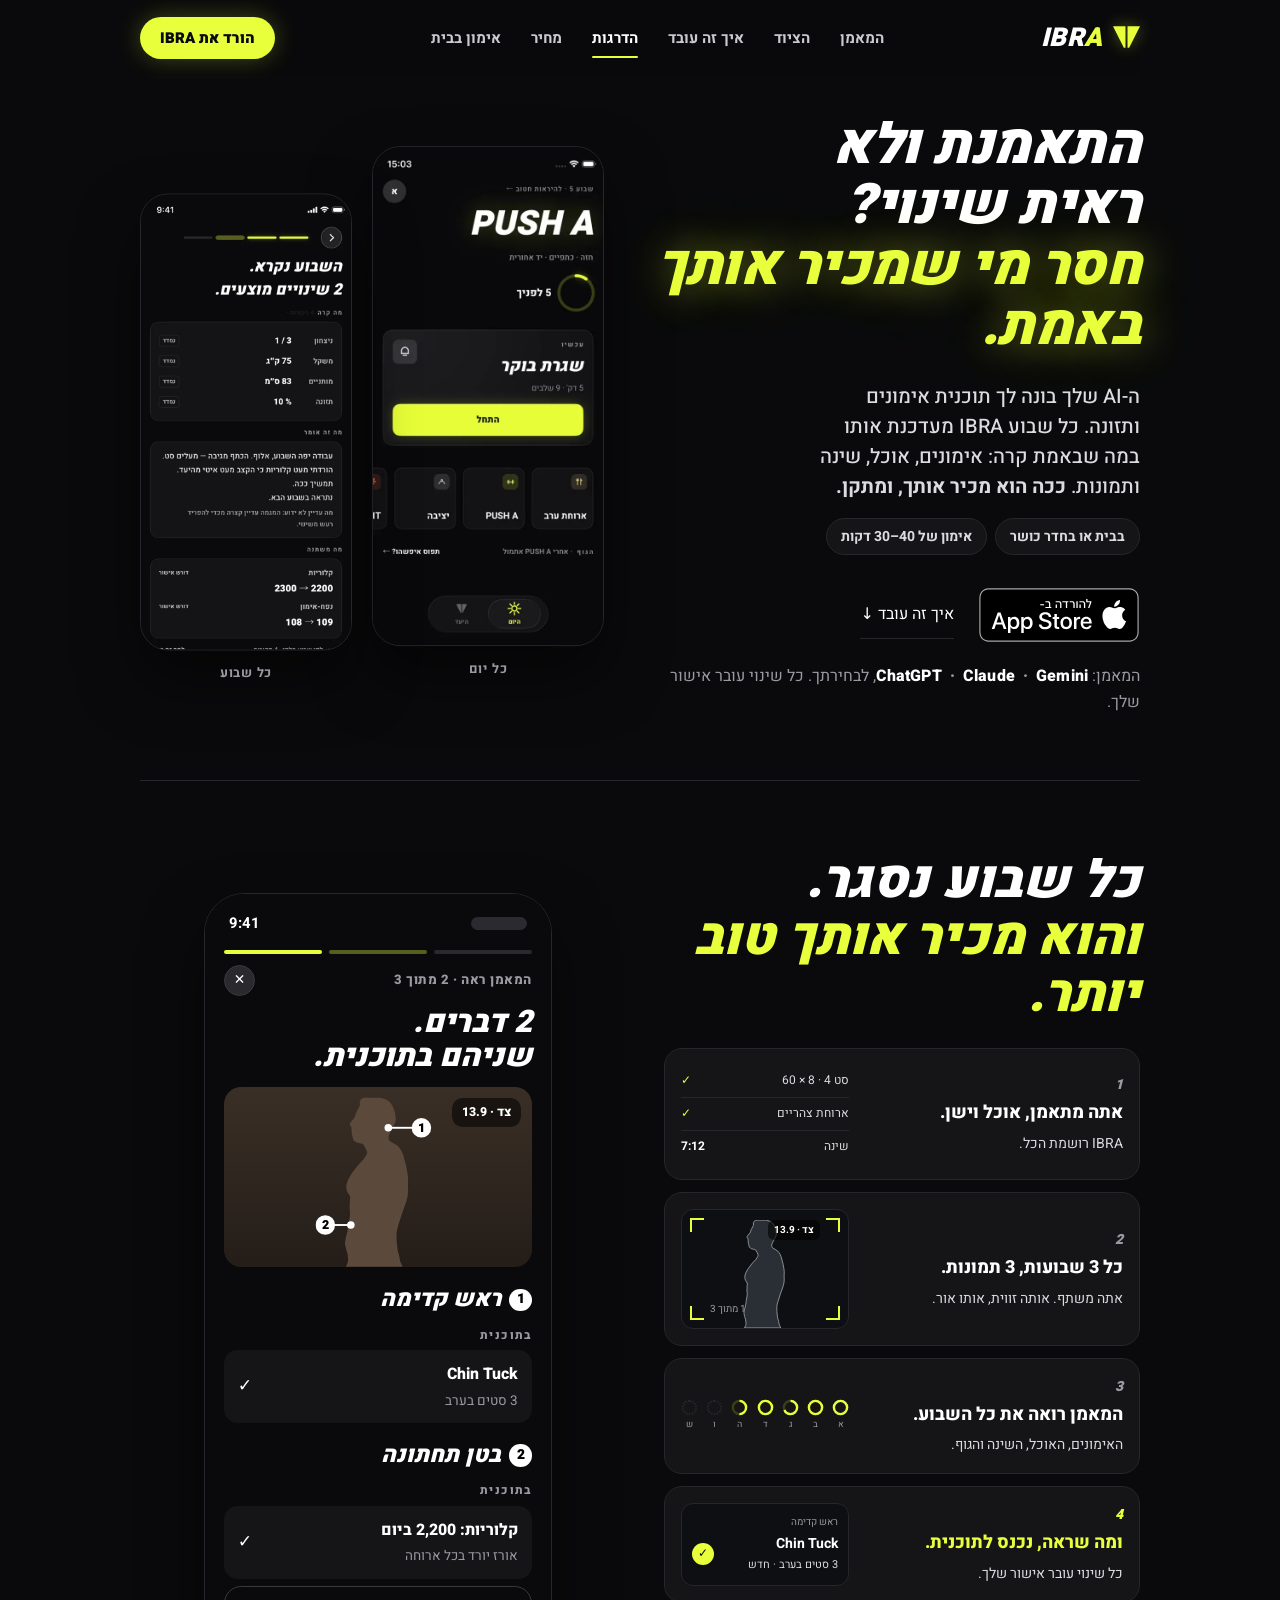
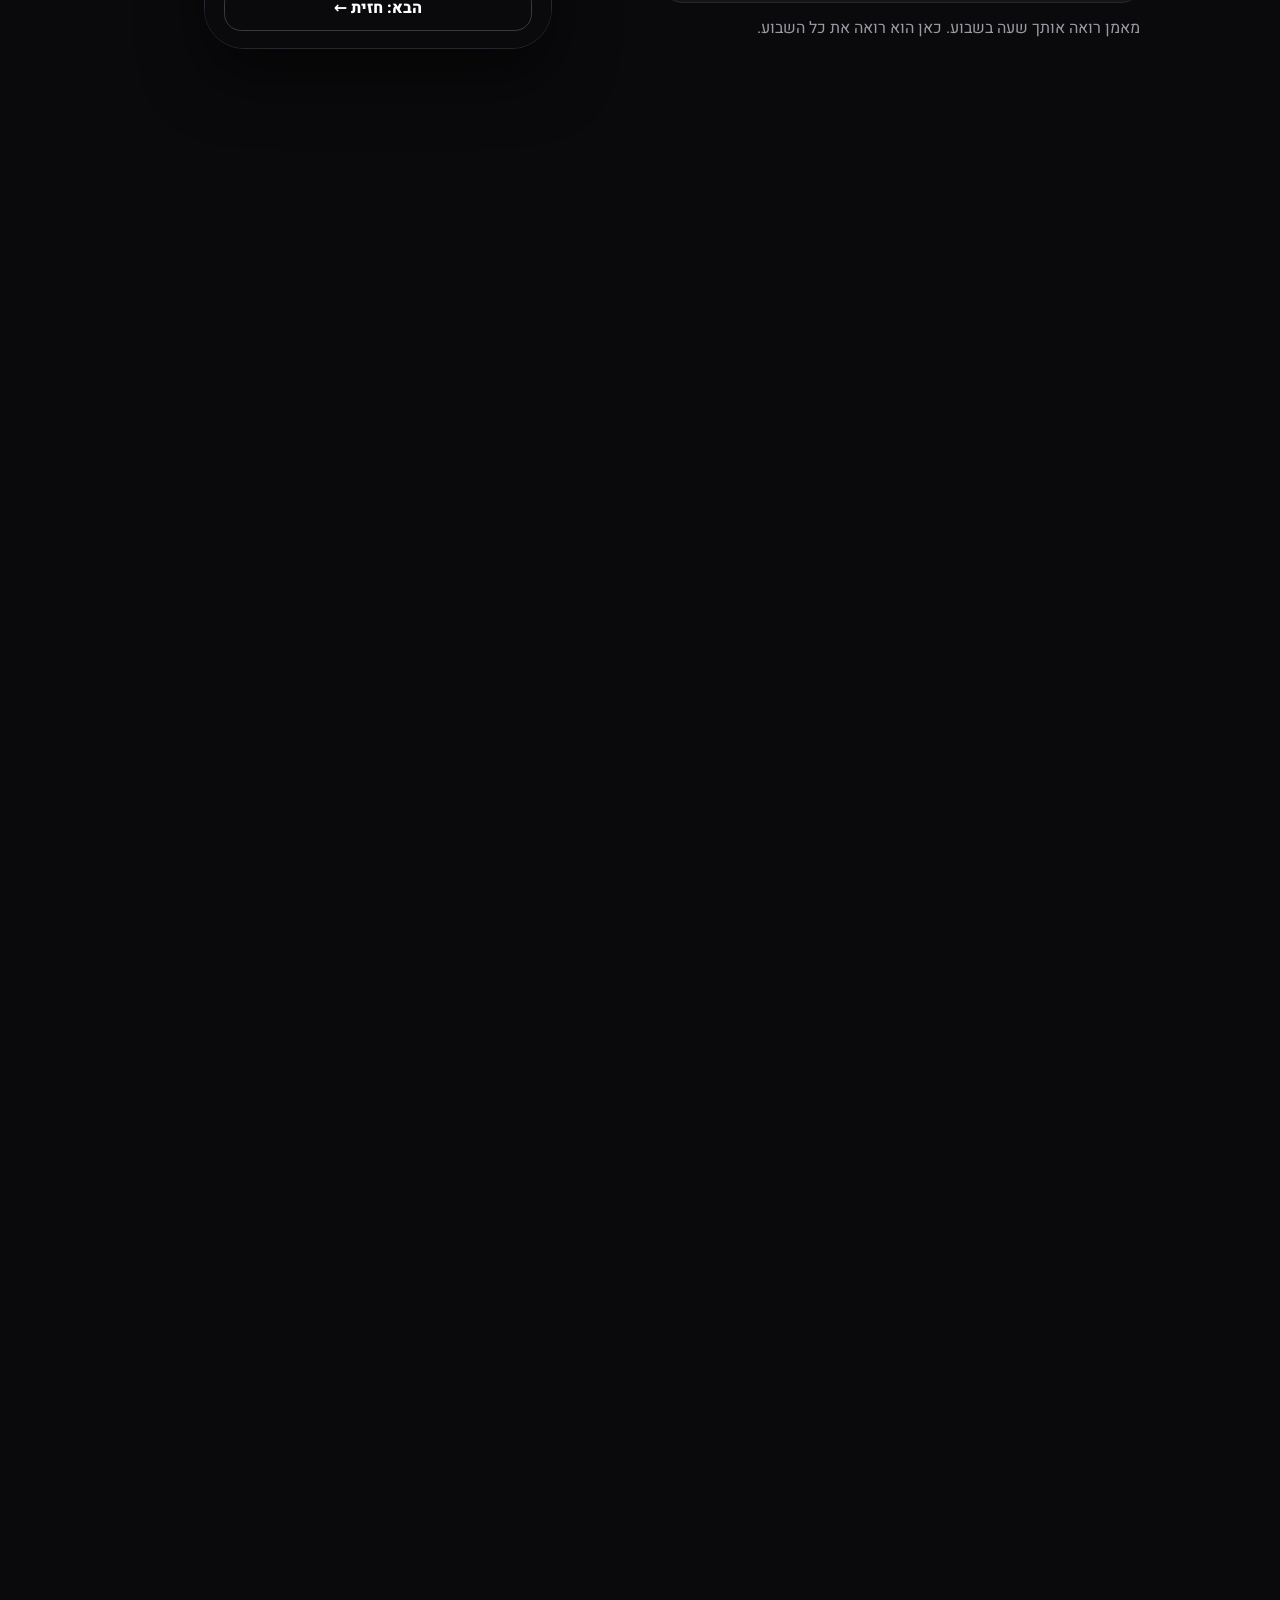
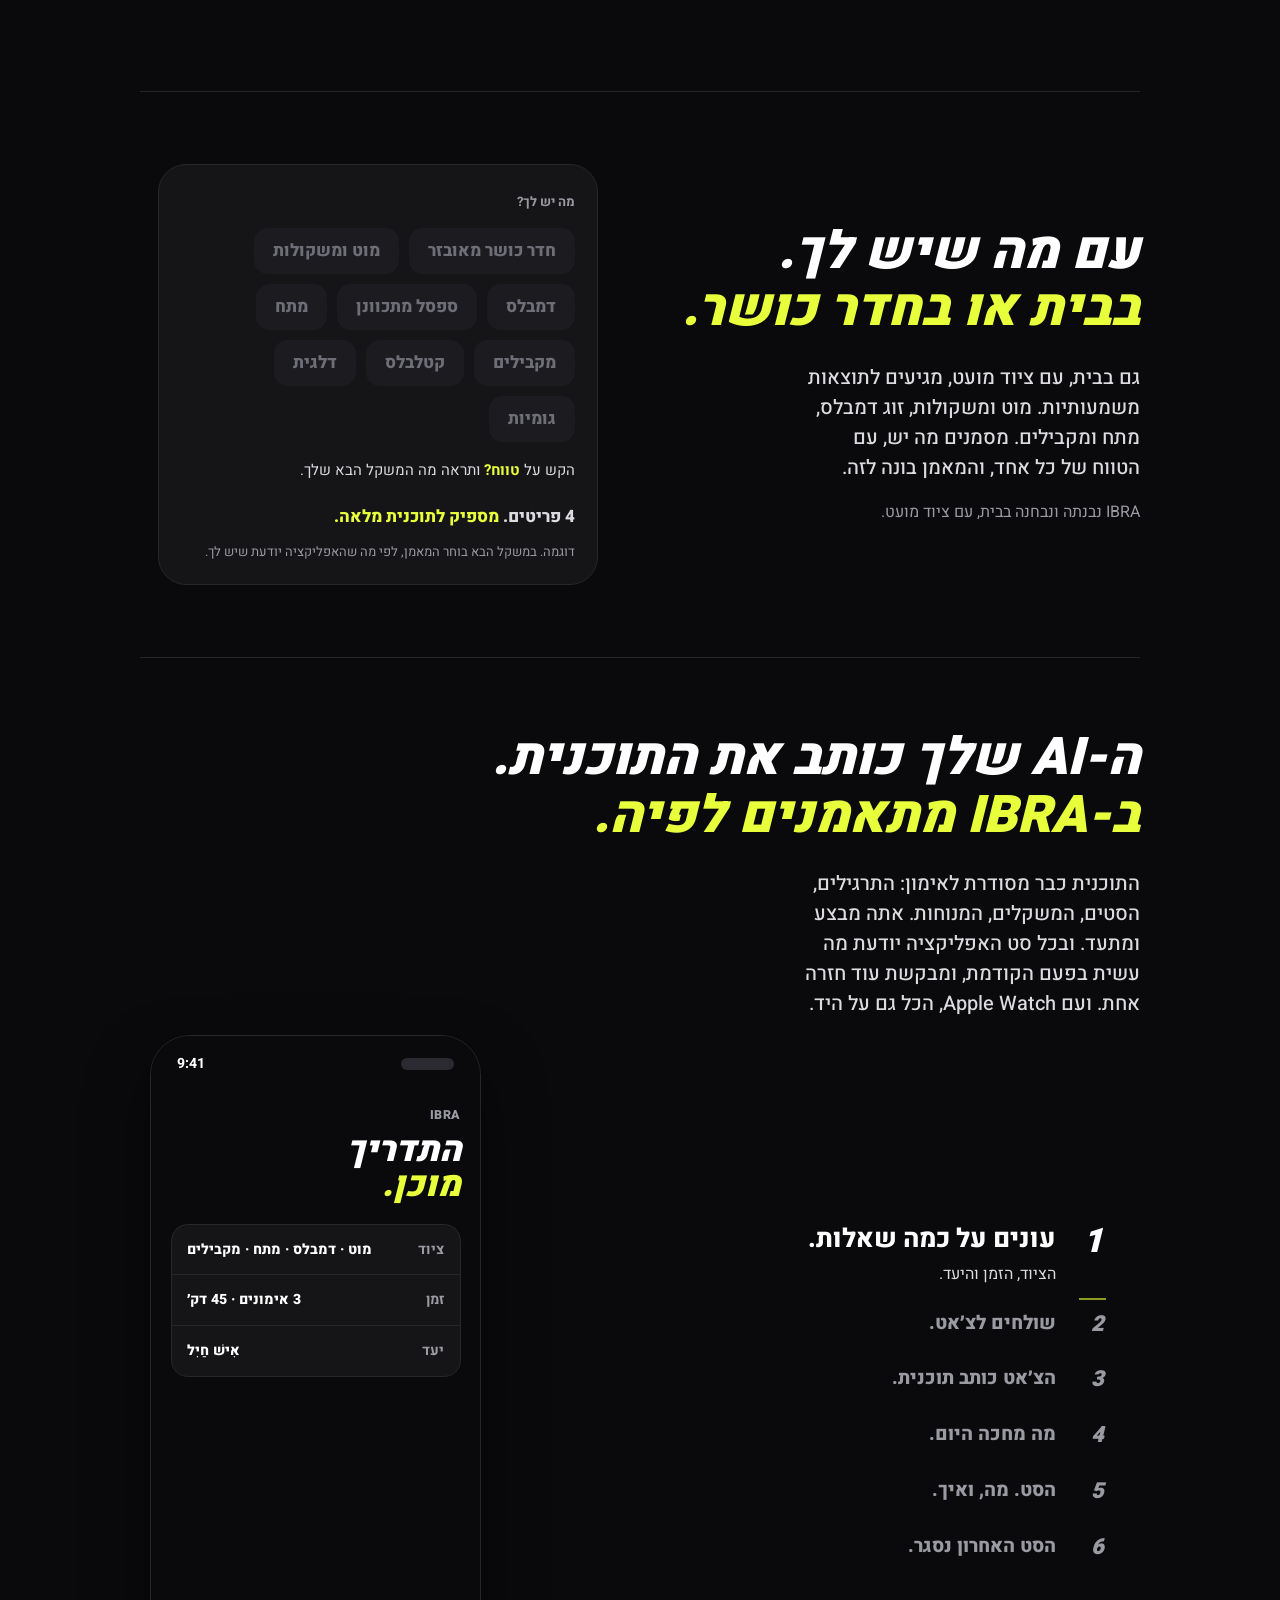
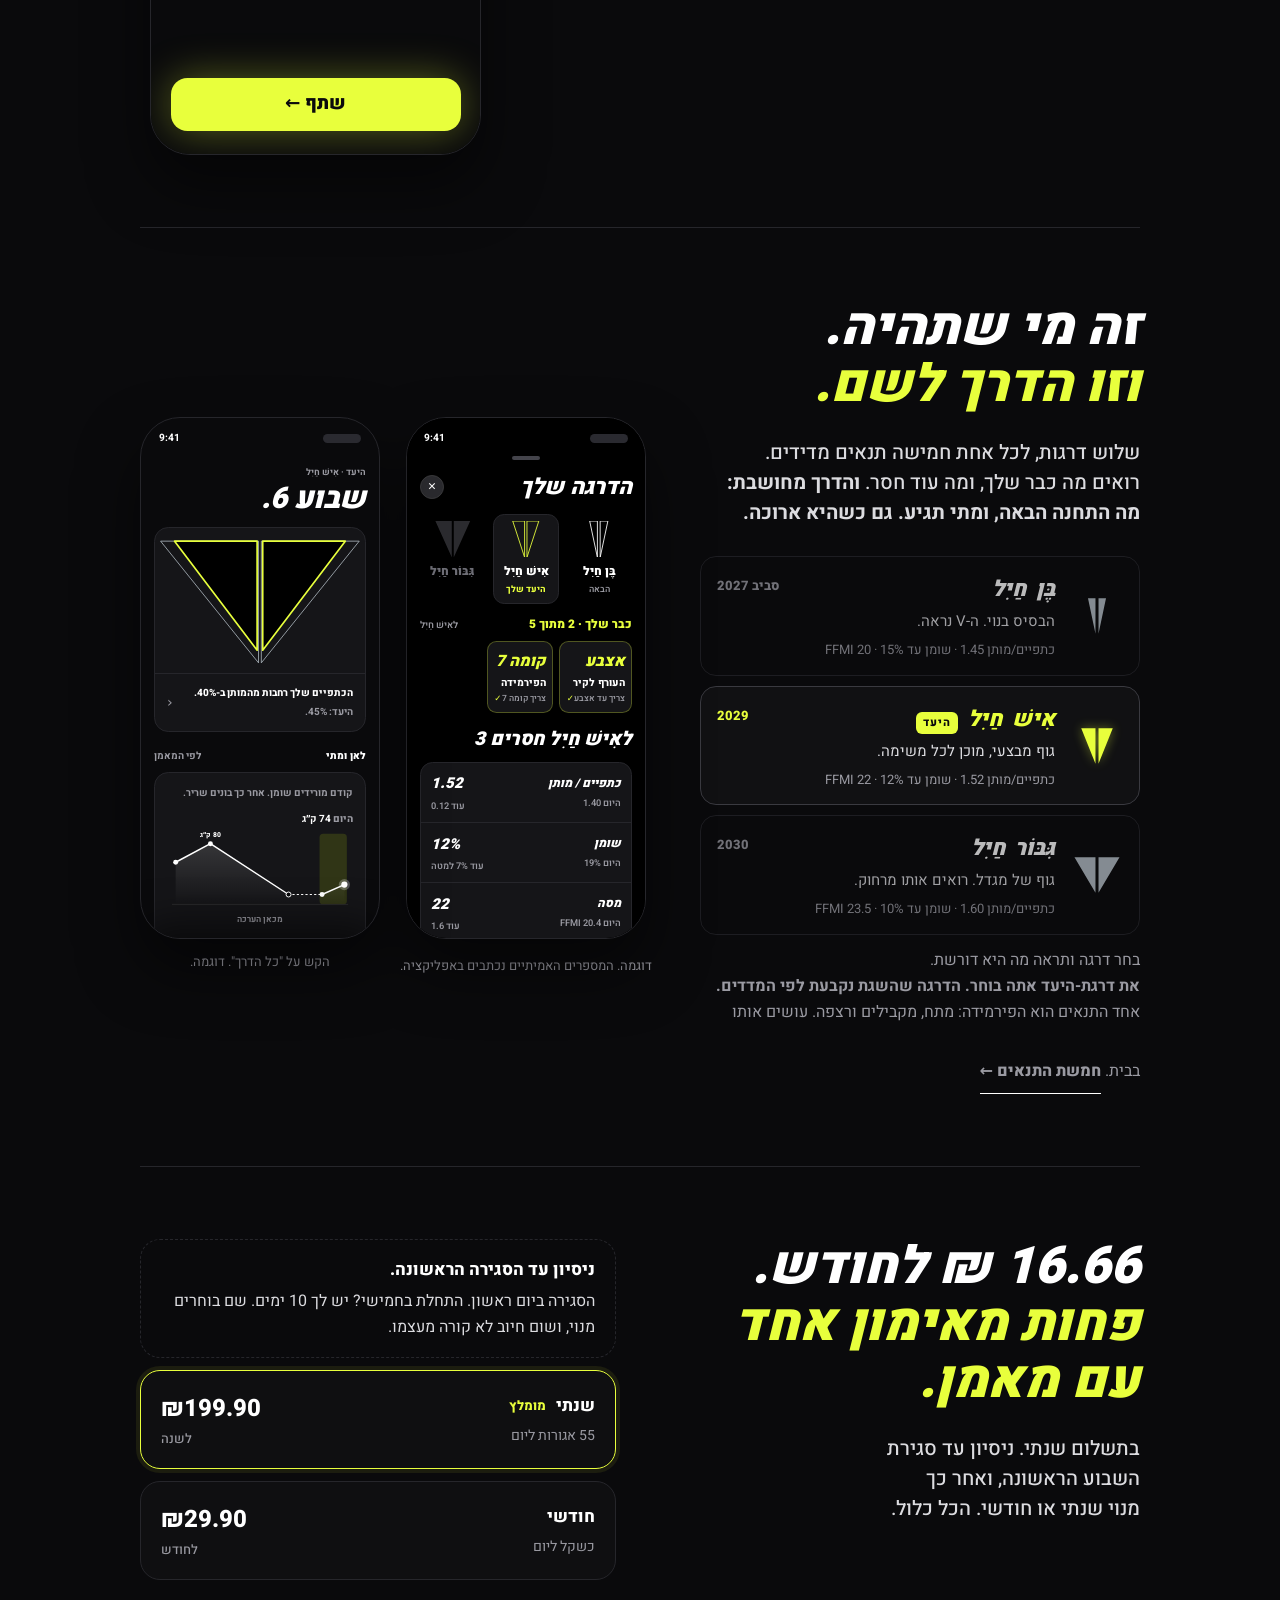
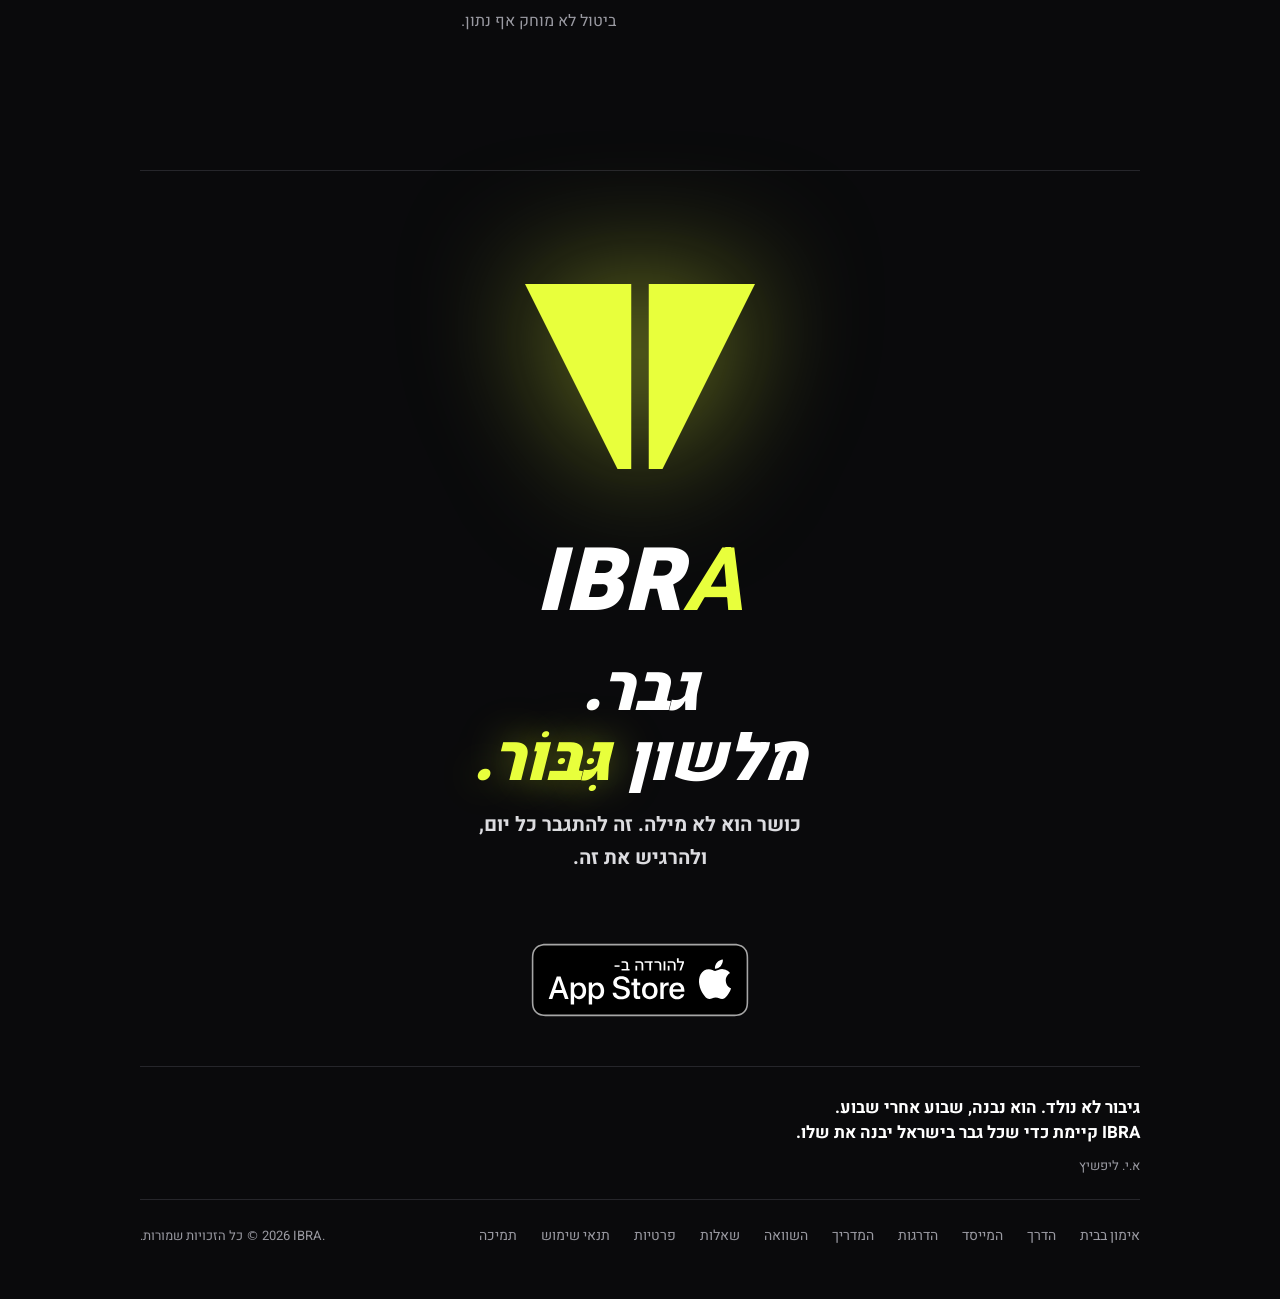
==== index.html @ e9a44f09 "הדרגה והדרך + כל הדרך" ====
<!doctype html>
<html lang="he" dir="rtl" data-play="">
<head>
<meta charset="utf-8">
<meta name="google-site-verification" content="PW52k96oiuXk1eaCMTkn0vkbySbK5Ns661-tL2KOM64">
<meta name="viewport" content="width=device-width,initial-scale=1">
<link rel="icon" href="/favicon.ico" sizes="32x32">
<link rel="icon" href="/assets/icon.svg" type="image/svg+xml">
<link rel="apple-touch-icon" href="/assets/apple-touch-icon.png">
<link rel="manifest" href="/site.webmanifest">
<title>IBRA — התאמנת ולא ראית שינוי? חסר מי שמכיר אותך באמת.</title>
<meta name="description" content="IBRA (איברה): התאמנת ולא ראית שינוי? ה-AI שלך (ChatGPT, Claude או Gemini) בונה תוכנית לגוף שלך, וכל שבוע IBRA מספרת לו מה באמת קרה: אימונים, תזונה, שינה ותמונות. בבית או בחדר כושר. 16.66 ₪ לחודש בתשלום שנתי. בעברית, iOS.">
<link rel="canonical" href="https://ibra.fit/">
<meta property="og:type" content="website">
<meta property="og:title" content="התאמנת ולא ראית שינוי? חסר מי שמכיר אותך באמת.">
<meta property="og:description" content="ה-AI שלך בונה תוכנית לגוף שלך, וכל שבוע IBRA מספרת לו מה באמת קרה. יום לדוגמה בלי להירשם.">
<meta property="og:url" content="https://ibra.fit/">
<meta property="og:image" content="https://ibra.fit/assets/og-v13.png">
<meta property="og:image:width" content="1200">
<meta property="og:image:height" content="630">
<meta property="og:image:alt" content="התאמנת ולא ראית שינוי? חסר מי שמכיר אותך באמת.">
<meta name="twitter:card" content="summary_large_image">
<meta property="og:locale" content="he_IL">
<meta name="theme-color" content="#0A0A0C">
<link rel="preload" href="/assets/heebo.woff2" as="font" type="font/woff2" crossorigin>
<link rel="stylesheet" href="/style.css?v=2611011200">
<script type="application/ld+json">
{"@context":"https://schema.org","@graph":[
 {"@type":"MobileApplication","@id":"https://ibra.fit/#app","name":"IBRA","alternateName":["איברה","IBRA — גבר. מלשון גִּבּוֹר."],"dateModified":"2026-10-28","url":"https://ibra.fit/","operatingSystem":"iOS 17 ומעלה","applicationCategory":"HealthApplication","inLanguage":"he","description":"אפליקציה שמריצה את תוכנית האימונים והתזונה שה-AI שלך (ChatGPT, Claude או Gemini) כתב: אימון יומי, ארוחות, מדידות, וסגירת-שבוע שאתה משתף עם הצ׳אט שבחרת. בלי חשבון ובלי שרת.","author":{"@id":"https://ibra.fit/#org"},"offers":[{"@type":"Offer","name":"שנתי","price":"199.90","priceCurrency":"ILS","description":"מנוי שנתי. ניסיון עד סגירת השבוע הראשונה. צ׳אט ה-AI שהמשתמש בוחר נפרד."},{"@type":"Offer","name":"חודשי","price":"29.90","priceCurrency":"ILS","description":"מנוי חודשי. ניסיון עד סגירת השבוע הראשונה. צ׳אט ה-AI שהמשתמש בוחר נפרד."}]},
 {"@type":"Organization","@id":"https://ibra.fit/#org","name":"IBRA","alternateName":"איברה","url":"https://ibra.fit/","email":"support@ibra.fit","founder":{"@type":"Person","name":"א.י. ליפשיץ"},"address":{"@type":"PostalAddress","addressCountry":"IL"}}
]}
</script>
</head>
<body class="site">
<div class="wrap">
<nav aria-label="ראשי">
  <a class="brand" href="/">IBR<b>A</b></a>
  <ul><li><a href="#close">המאמן</a></li><li><a href="#gear">הציוד</a></li><li><a href="#how">איך זה עובד</a></li><li><a href="#rank">הדרגות</a></li><li><a href="#price">מחיר</a></li><li><a href="/home-gym">אימון בבית</a></li></ul>
  <a class="get" href="https://apps.apple.com/il/app/ibra/id6794155896">הורד את IBRA</a>
  <span class="badges"><a class="badge sm" href="https://apps.apple.com/il/app/ibra/id6794155896"><img src="/assets/appstore-he.svg" width="116" height="40" alt="הורד ב-App Store"></a><a class="badge sm play" href="#" hidden><img src="/assets/googleplay-he.png" width="134" height="40" alt="הורד ב-Google Play"></a></span>
</nav>

<!-- ההירו: מה זה · למי · CTA, וזוג-ההוכחה -->
<header class="hero">
  <div>
    <h1>התאמנת ולא ראית שינוי?<br><em>חסר מי שמכיר אותך באמת.</em></h1>
    <p class="lede">ה-AI שלך בונה לך תוכנית אימונים ותזונה. כל שבוע IBRA מעדכנת אותו במה שבאמת קרה: אימונים, אוכל, שינה ותמונות. <b>ככה הוא מכיר אותך, ומתקן.</b></p>
    <p class="chips"><span>בבית או בחדר כושר</span><span>אימון של <bdi dir="ltr">30–40</bdi> דקות</span></p>
    <div class="cta">
      <span class="badges"><a class="badge" href="https://apps.apple.com/il/app/ibra/id6794155896"><img src="/assets/appstore-he.svg" width="162" height="56" alt="הורד ב-App Store"></a><a class="badge play" href="#" hidden><img src="/assets/googleplay-he.png" width="188" height="56" alt="הורד ב-Google Play"></a></span>
      <a class="quiet" href="#how">איך זה עובד ↓</a>
    </div>
    <p class="facts">המאמן: <span class="brands"><span>ChatGPT</span><i>·</i><span>Claude</span><i>·</i><span>Gemini</span></span>, לבחירתך. כל שינוי עובר אישור שלך.</p>
  </div>
  <div class="pair" data-p aria-label="שני מסכים מהאפליקציה: היום, וסגירת-השבוע שבה המאמן החזיר שני שינויים">
    <figure class="front"><video class="shot" width="600" height="1304" poster="/assets/today-first.webp" autoplay muted loop playsinline preload="auto" aria-label="14 שניות מהאפליקציה: היום, האימון, הסט והמנוחה"><source src="/assets/hero-loop.mp4" type="video/mp4"></video><figcaption>כל יום</figcaption></figure>
    <figure class="back"><img class="shot" src="/assets/g-decision.webp" width="600" height="1300" alt="סגירת שבוע: השבוע נקרא, 2 שינויים מוצעים, ורשימת מה משתנה"><figcaption>כל שבוע</figcaption></figure>
  </div>
</header>



<section id="close">

  <div class="see">
    <div><div class="stick">
      <h2>כל שבוע נסגר.<br><em>והוא מכיר אותך טוב יותר.</em></h2>
      <ol class="moments">
        <li><div class="tx"><i>1</i><b>אתה מתאמן, אוכל וישן.</b><span>IBRA רושמת הכל.</span></div>
          <div class="mo rec"><div><span>סט 4 · <bdi dir="ltr">60 × 8</bdi></span><em>✓</em></div><div><span>ארוחת צהריים</span><em>✓</em></div><div><span>שינה</span><b><bdi dir="ltr">7:12</bdi></b></div></div></li>
        <li><div class="tx"><i>2</i><b>כל 3 שבועות, 3 תמונות.</b><span>אתה משתף. אותה זווית, אותו אור.</span></div>
          <div class="mo cam"><span class="c tl"></span><span class="c tr"></span><span class="c bl"></span><span class="c br"></span><svg viewBox="0 0 320 624"><path d="M252.2 623.7 L251.0 619.4 L244.9 606.6 L243.1 601.1 L241.0 587.7 L234.6 565.2 L230.6 528.6 L230.2 501.2 L231.6 490.9 L236.4 472.0 L252.9 421.4 L265.8 385.4 L270.9 365.9 L273.1 345.8 L272.3 330.6 L272.9 298.3 L271.0 281.2 L266.0 253.8 L255.1 212.4 L249.6 199.0 L240.9 185.6 L235.0 179.5 L222.8 171.1 L206.3 161.6 L202.9 157.5 L201.1 152.6 L200.5 145.3 L202.9 136.8 L211.3 119.1 L223.9 96.6 L227.0 86.8 L227.5 75.3 L224.4 55.8 L217.9 36.3 L209.7 22.9 L205.7 18.1 L199.0 12.5 L187.4 6.4 L169.8 1.0 L116.1 0.5 L107.0 2.3 L99.2 7.6 L96.7 10.7 L95.0 14.9 L94.9 30.8 L82.0 55.7 L79.0 64.3 L77.9 69.8 L75.1 74.6 L60.7 91.7 L58.3 96.0 L57.9 98.4 L59.0 102.1 L64.0 110.0 L65.5 135.0 L68.4 142.9 L69.6 152.0 L71.6 156.8 L77.1 162.3 L84.4 166.1 L94.8 169.0 L101.5 170.0 L106.9 172.8 L111.6 178.9 L117.0 189.8 L120.9 198.4 L121.9 203.8 L119.4 211.8 L108.2 228.8 L90.1 247.7 L71.0 272.1 L62.6 284.3 L51.1 305.0 L46.0 319.6 L45.3 333.6 L46.1 339.7 L49.1 348.2 L58.5 363.5 L59.9 370.2 L58.1 383.0 L58.1 395.8 L57.0 404.3 L59.0 423.2 L58.5 437.2 L53.5 464.6 L53.0 473.2 L51.0 481.7 L50.0 490.9 L43.0 518.9 L40.5 532.3 L40.5 540.8 L44.1 557.9 L50.0 576.8 L52.0 596.3 L51.9 601.8 L50.0 609.7 L43.5 623.7 L252.0 623.8Z"/></svg><span class="tag">צד · 13.9</span><span class="n3">1 מתוך 3</span></div></li>
        <li><div class="tx"><i>3</i><b>המאמן רואה את כל השבוע.</b><span>האימונים, האוכל, השינה והגוף.</span></div>
          <div class="mo week"><i class="full"><svg viewBox="0 0 36 36"><circle cx="18" cy="18" r="14"/><circle class="a" cx="18" cy="18" r="14" style="stroke-dasharray:88 88"/></svg><small>א</small></i><i class="full"><svg viewBox="0 0 36 36"><circle cx="18" cy="18" r="14"/><circle class="a" cx="18" cy="18" r="14" style="stroke-dasharray:88 88"/></svg><small>ב</small></i><i class="part"><svg viewBox="0 0 36 36"><circle cx="18" cy="18" r="14"/><circle class="a" cx="18" cy="18" r="14" style="stroke-dasharray:60 88"/></svg><small>ג</small></i><i class="full"><svg viewBox="0 0 36 36"><circle cx="18" cy="18" r="14"/><circle class="a" cx="18" cy="18" r="14" style="stroke-dasharray:88 88"/></svg><small>ד</small></i><i class="part"><svg viewBox="0 0 36 36"><circle cx="18" cy="18" r="14"/><circle class="a" cx="18" cy="18" r="14" style="stroke-dasharray:44 88"/></svg><small>ה</small></i><i class="rest"><svg viewBox="0 0 36 36"><circle cx="18" cy="18" r="14"/><circle class="a" cx="18" cy="18" r="14" style="stroke-dasharray:0 88"/></svg><small>ו</small></i><i class="rest"><svg viewBox="0 0 36 36"><circle cx="18" cy="18" r="14"/><circle class="a" cx="18" cy="18" r="14" style="stroke-dasharray:0 88"/></svg><small>ש</small></i></div></li>
        <li class="win"><div class="tx"><i>4</i><b>ומה שראה, נכנס לתוכנית.</b><span>כל שינוי עובר אישור שלך.</span></div>
          <div class="mo diff"><small>ראש קדימה</small><div><b><bdi>Chin Tuck</bdi></b><span>3 סטים בערב · חדש</span></div><em>✓</em></div></li>
      </ol>
      <p class="sub">מאמן רואה אותך שעה בשבוע. כאן הוא רואה את כל השבוע.</p>
    </div></div>
    <div class="scene coach" data-scene>
      <div class="stage">
        <div class="pin" aria-hidden="true"><div class="hs" id="coachshot">
<div class="cs">
<div class="cs-sb"><span>9:41</span><i></i></div>
<div class="cs-bars"><i></i><i class="d"></i><i class="c"></i></div>
<div class="cs-top"><span class="cs-x">✕&#xFE0E;</span><span class="cs-ey">המאמן ראה · 2 מתוך 3</span></div>
<div class="cs-h">2 דברים.<br>שניהם בתוכנית.</div>
<div class="cs-photo"><span class="cs-chip">צד · 13.9</span>
<svg class="cs-sil" viewBox="0 0 320 624" aria-hidden="true"><path d="M252.2 623.7 L251.0 619.4 L244.9 606.6 L243.1 601.1 L241.0 587.7 L234.6 565.2 L230.6 528.6 L230.2 501.2 L231.6 490.9 L236.4 472.0 L252.9 421.4 L265.8 385.4 L270.9 365.9 L273.1 345.8 L272.3 330.6 L272.9 298.3 L271.0 281.2 L266.0 253.8 L255.1 212.4 L249.6 199.0 L240.9 185.6 L235.0 179.5 L222.8 171.1 L206.3 161.6 L202.9 157.5 L201.1 152.6 L200.5 145.3 L202.9 136.8 L211.3 119.1 L223.9 96.6 L227.0 86.8 L227.5 75.3 L224.4 55.8 L217.9 36.3 L209.7 22.9 L205.7 18.1 L199.0 12.5 L187.4 6.4 L169.8 1.0 L116.1 0.5 L107.0 2.3 L99.2 7.6 L96.7 10.7 L95.0 14.9 L94.9 30.8 L82.0 55.7 L79.0 64.3 L77.9 69.8 L75.1 74.6 L60.7 91.7 L58.3 96.0 L57.9 98.4 L59.0 102.1 L64.0 110.0 L65.5 135.0 L68.4 142.9 L69.6 152.0 L71.6 156.8 L77.1 162.3 L84.4 166.1 L94.8 169.0 L101.5 170.0 L106.9 172.8 L111.6 178.9 L117.0 189.8 L120.9 198.4 L121.9 203.8 L119.4 211.8 L108.2 228.8 L90.1 247.7 L71.0 272.1 L62.6 284.3 L51.1 305.0 L46.0 319.6 L45.3 333.6 L46.1 339.7 L49.1 348.2 L58.5 363.5 L59.9 370.2 L58.1 383.0 L58.1 395.8 L57.0 404.3 L59.0 423.2 L58.5 437.2 L53.5 464.6 L53.0 473.2 L51.0 481.7 L50.0 490.9 L43.0 518.9 L40.5 532.3 L40.5 540.8 L44.1 557.9 L50.0 576.8 L52.0 596.3 L51.9 601.8 L50.0 609.7 L43.5 623.7 L252.0 623.8Z" fill="#5b4a3c"/>
<g class="cs-m m1"><line x1="200" y1="112" x2="290" y2="112"/><circle class="j" cx="200" cy="112" r="14"/><circle class="n" cx="322" cy="112" r="36"/><text x="322" y="112">1</text></g>
<g class="cs-m m2"><line x1="62" y1="470" x2="-10" y2="470"/><circle class="j" cx="62" cy="470" r="14"/><circle class="n" cx="-32" cy="470" r="36"/><text x="-32" y="470">2</text></g>
</svg></div>
<div class="cs-f f1"><div class="cs-ft"><i>1</i><b>ראש קדימה</b></div><div class="cs-rx">בתוכנית</div><div class="cs-card"><div><b>Chin Tuck</b><span>3 סטים בערב</span></div><em>✓</em></div></div>
<div class="cs-f f2"><div class="cs-ft"><i>2</i><b>בטן תחתונה</b></div><div class="cs-rx">בתוכנית</div><div class="cs-card"><div><b>קלוריות: 2,200 ביום</b><span>אורז יורד בכל ארוחה</span></div><em>✓</em></div></div>
<div class="cs-next">הבא: חזית ←</div>
</div>
</div><p class="sub">דוגמה. הממצאים האמיתיים נכתבים באפליקציה.</p></div>
      </div>
    </div>
  </div>
  </section>

<section id="gear">
  <div class="see">
    <div>
      <h2>עם מה שיש לך.<br><em>בבית או בחדר כושר.</em></h2>
      <p class="lede">גם בבית, עם ציוד מועט, מגיעים לתוצאות משמעותיות. מוט ומשקולות, זוג דמבלס, מתח ומקבילים. מסמנים מה יש, עם הטווח של כל אחד, והמאמן בונה לזה.</p>
      <p class="fine">IBRA נבנתה ונבחנה בבית, עם ציוד מועט.</p>
    </div>
    <div class="gearcard" aria-label="דוגמה: הציוד באפליקציה — מוט ומשקולות 20 עד 100, דמבלס, מתח ומקבילים">
      <p class="gh">מה יש לך?</p>
      <div class="chips">
        <span class="chip">חדר כושר מאובזר</span>
        <span class="chip on" data-k="1">מוט ומשקולות<span class="rng"><bdi dir="ltr">20–100</bdi></span></span>
        <button type="button" class="chip on tap" data-k="2" id="db" aria-expanded="false" aria-controls="ged">דמבלס<span class="rng ask" id="dbr">טווח?</span></button>
        <span class="chip">ספסל מתכוונן</span>
        <span class="chip on" data-k="3">מתח</span>
        <span class="chip on" data-k="4">מקבילים</span>
        <span class="chip">קטלבלס</span>
        <span class="chip">דלגית</span>
        <span class="chip">גומיות</span>
      </div>
      <p class="ghint" id="hint">הקש על <b>טווח?</b> ותראה מה המשקל הבא שלך.</p>
      <div class="gedit" id="ged">
        <h4>דמבלס — מה יש לך?</h4>
        <div class="gsteps">
          <div class="gst"><small>מ־</small><div class="v"><button data-k="lo" data-d="-1">−</button><b id="lo"></b><button data-k="lo" data-d="1">+</button></div></div>
          <div class="gst"><small>עד</small><div class="v"><button data-k="hi" data-d="-1">−</button><b id="hi"></b><button data-k="hi" data-d="1">+</button></div></div>
          <div class="gst"><small>בקפיצות של</small><div class="v"><button data-k="st" data-d="-1">−</button><b id="st"></b><button data-k="st" data-d="1">+</button></div></div>
        </div>
        <div class="gnext">
          <div class="prev">בפעם הקודמת: 12 ק״ג × 10 חזרות</div>
          <div class="nx" aria-live="polite">הסט הבא: <em id="nx"></em></div>
          <div class="why" id="why"></div>
        </div>
      </div>
      <p class="sum on">4 פריטים. <em>מספיק לתוכנית מלאה.</em></p>
      <p class="gfine">דוגמה. במשקל הבא בוחר המאמן, לפי מה שהאפליקציה יודעת שיש לך.</p>
    </div>
  </div>
</section>

<!-- הלולאה בארבעה צעדים (§16 ·3) -->
<section id="how">
  <div><h2>ה-AI שלך כותב את התוכנית.<br><em>ב-IBRA מתאמנים לפיה.</em></h2>
  <p class="lede">התוכנית כבר מסודרת לאימון: התרגילים, הסטים, המשקלים, המנוחות. אתה מבצע ומתעד. ובכל סט האפליקציה יודעת מה עשית בפעם הקודמת, ומבקשת עוד חזרה אחת. ועם Apple Watch, הכל גם על היד.</p></div>
  <div class="stepper" data-stepper="how" style="--n:6">
    <div class="pin" aria-hidden="true"><div class="track"><div class="hs hw">
  <div class="sb"><span>9:41</span><i></i></div>
  <div class="ey">IBRA</div>
  <div class="t">התדריך<br><em>מוכן.</em></div>
  <div class="rows"><div><span>ציוד</span><b>מוט · דמבלס · מתח · מקבילים</b></div><div><span>זמן</span><b>3 אימונים · 45 דק׳</b></div><div><span>יעד</span><b>אִישׁ חַיִל</b></div></div>
  <div class="cta">שתף ←</div>
</div>
<div class="hs hw">
  <div class="sb"><span>9:41</span><i></i></div>
  <div class="ey">IBRA</div>
  <div class="t">התדריך<br><em>מוכן.</em></div>
  <div class="dim"></div>
  <div class="sheet"><div class="gh"></div>
    <div class="sh-hd"><span class="x">✕&#xFE0E;</span><div class="sh-t"><b>התדריך שלך</b><small>טקסט · IBRA</small></div><i class="sh-doc"></i></div>
    <div class="sh-apps">
      <div class="sh-app"><i><svg viewBox="0 0 24 24"><text x="12" y="12" text-anchor="middle" dominant-baseline="central">ה</text></svg></i>הודעות</div>
      <div class="sh-app sh-pick"><i><svg viewBox="0 0 24 24"><text x="12" y="12" text-anchor="middle" dominant-baseline="central">C</text></svg></i>ChatGPT</div>
      <div class="sh-app"><i><svg viewBox="0 0 24 24"><text x="12" y="12" text-anchor="middle" dominant-baseline="central">C</text></svg></i>Claude</div>
      <div class="sh-app"><i><svg viewBox="0 0 24 24"><text x="12" y="12" text-anchor="middle" dominant-baseline="central">G</text></svg></i>Gemini</div>
    </div>
    <div class="sh-acts"><div><span>העתק</span><svg viewBox="0 0 24 24"><rect x="8" y="8" width="11" height="12" rx="2" fill="none" stroke="#fff" stroke-width="1.8"/><path d="M5 15V5a1 1 0 0 1 1-1h9" fill="none" stroke="#fff" stroke-width="1.8"/></svg></div><div><span>שמור בקבצים</span><svg viewBox="0 0 24 24"><path d="M3 7a2 2 0 0 1 2-2h4l2 2h8a2 2 0 0 1 2 2v8a2 2 0 0 1-2 2H5a2 2 0 0 1-2-2z" fill="none" stroke="#fff" stroke-width="1.8"/></svg></div></div>
  </div>
</div>
<div class="hs hw">
  <div class="sb"><span>9:42</span><i></i></div>
  <div class="top">ChatGPT</div>
  <div class="me">התדריך שלי מ-IBRA</div>
  <div class="ai"><p>בניתי לך תוכנית ל-6 שבועות:</p>
    <div class="plan"><div><span>ראשון</span><b>PUSH · חזה וכתפיים</b></div><div><span>שני</span><b>הליכה · 30 דק׳</b></div><div><span>שלישי</span><b>PULL · גב וזרועות</b></div><div><span>חמישי</span><b>LEGS · רגליים וליבה</b></div><div><span>כל יום</span><b>3 ארוחות · 170 ג׳ חלבון</b></div></div>
    <div class="code"><div class="tag"><span>json</span><span>העתק</span></div>{"workouts":[{"name":"PUSH A",
 "exercises":[{"name":"Dips",…</div>
  </div>
</div>
<div class="hs" id="todayshot">
<div class="scr dim on"><div class="sbar"><span>9:41</span><i></i></div><div class="ttop"><span class="av">א</span><span class="teye">שבוע 1 · אִישׁ חַיִל ←</span></div>
<div class="thero">PUSH A</div><div class="tsub">חזה · כתפיים · יד אחורית</div>
<div class="tring"><span>5 לפניך</span><i></i></div>
<div class="tstage"><div class="tsg-row"><span class="teyebrow">עכשיו</span><span class="tbell"><svg viewBox="0 0 24 24"><path d="M6 16V11a6 6 0 0 1 12 0v5l2 2H4zM10 20h4" fill="none" stroke="#fff" stroke-width="2"/></svg></span></div><div class="tname">שגרת בוקר</div><div class="tmeta">5 דק׳ · 9 שלבים</div><div class="tcta">התחל</div></div>
<div class="tdeck-win"><div class="tdeck"><div class="dc on"><i><svg viewBox="0 0 24 24"><path d="M12 3l2 6 6 2-6 2-2 6-2-6-6-2 6-2z" fill="#E8FF3C"/></svg></i><b>עוד משהו</b></div><div class="dc"><i><svg viewBox="0 0 24 24"><path d="M6 14l6-6 6 6" fill="none" stroke="#fff" stroke-width="2"/></svg></i><b>גמישות ערב</b></div><div class="dc"><i><svg viewBox="0 0 24 24"><path d="M15 3a9 9 0 1 0 6 15 8 8 0 0 1-6-15z" fill="none" stroke="#fff" stroke-width="2"/></svg></i><b>ספרינט שינה</b></div><div class="dc on"><i><svg viewBox="0 0 24 24"><path d="M11 6l-6 6 6 6M18 6l-6 6 6 6" fill="none" stroke="#E8FF3C" stroke-width="2"/></svg></i><b>הליכה</b></div><div class="dc"><i><svg viewBox="0 0 24 24"><path d="M3 10v4M6 8v8M18 8v8M21 10v4M6 12h12" fill="none" stroke="#fff" stroke-width="2"/></svg></i><b>PUSH A</b></div><div class="dc"><i><svg viewBox="0 0 24 24"><circle cx="12" cy="12" r="7" fill="none" stroke="#fff" stroke-width="2"/><circle cx="12" cy="12" r="3" fill="none" stroke="#fff" stroke-width="2"/></svg></i><b>ארוחת צהריים</b></div><div class="dc"><i><svg viewBox="0 0 24 24"><path d="M3 12c3-6 6 6 9 0s6 6 9 0" fill="none" stroke="#fff" stroke-width="2"/></svg></i><b>הפירמידה</b></div></div></div>
<div class="tfoot"><span>הגוף · אחרי הפירמידה אתמול</span><span class="tq">תפוס איפשהו? ←</span></div>
<div class="ttabs"><span class="on"><svg viewBox="0 0 24 24"><circle cx="12" cy="12" r="4" fill="none" stroke="#E8FF3C" stroke-width="2"/><path d="M12 2v3M12 19v3M2 12h3M19 12h3M4.9 4.9l2.1 2.1M17 17l2.1 2.1M4.9 19.1L7 17M17 7l2.1-2.1" stroke="#E8FF3C" stroke-width="2"/></svg>היום</span><span><svg viewBox="0 0 24 24"><path d="M4 4h7v16zM20 4h-7v16z" fill="rgba(255,255,255,.55)"/></svg>היעד</span></div></div>
<div class="wk"><div class="grab"></div><div class="wkh">השבוע</div><div class="wkrow"><div class="wd today"><svg viewBox="0 0 36 36"><circle class="tr" cx="18" cy="18" r="15"/><circle class="ar" cx="18" cy="18" r="15" style="stroke-dasharray:45.2 94.2"/></svg><b>ראשון</b><small>היום</small></div><div class="wd fut"><svg viewBox="0 0 36 36"><circle class="tr" cx="18" cy="18" r="15"/><circle class="ar" cx="18" cy="18" r="15" style="stroke-dasharray:0.0 94.2"/></svg><b>שני</b></div><div class="wd fut"><svg viewBox="0 0 36 36"><circle class="tr" cx="18" cy="18" r="15"/><circle class="ar" cx="18" cy="18" r="15" style="stroke-dasharray:0.0 94.2"/></svg><b>שלישי</b></div><div class="wd fut"><svg viewBox="0 0 36 36"><circle class="tr" cx="18" cy="18" r="15"/><circle class="ar" cx="18" cy="18" r="15" style="stroke-dasharray:0.0 94.2"/></svg><b>רביעי</b></div><div class="wd fut"><svg viewBox="0 0 36 36"><circle class="tr" cx="18" cy="18" r="15"/><circle class="ar" cx="18" cy="18" r="15" style="stroke-dasharray:0.0 94.2"/></svg><b>חמישי</b></div><div class="wd fut"><svg viewBox="0 0 36 36"><circle class="tr" cx="18" cy="18" r="15"/><circle class="ar" cx="18" cy="18" r="15" style="stroke-dasharray:0.0 94.2"/></svg><b>שישי</b></div><div class="wd fut rest"><svg viewBox="0 0 36 36"><circle class="tr" cx="18" cy="18" r="15"/><circle class="ar" cx="18" cy="18" r="15" style="stroke-dasharray:0.0 94.2"/></svg><b>שבת</b></div></div><div class="wkline"><b>ראשון</b> · 5 לפניך · הבוקר, האימון, הערב</div></div>
</div><div class="hs" id="lastset">
<div class="scr rest on"><div class="sbar"><span>9:41</span><i></i></div><div class="stop"><span class="play">▶</span><span class="crumb">← PUSH A · 1/6</span><span class="x">✕</span></div><div class="sseg"><i class="on"></i><i></i><i></i><i></i><i></i><i></i></div><div class="clock">0:54</div><div class="ls">LAST SET</div><div class="lsub">תן הכל, אלוף.</div><div class="lnext">10 חזרות · משקל גוף</div><div class="lname">Dips · היעד שלך</div><div class="rseg"><i class="done"></i><i class="done"></i><i class="done"></i><i class="cur"></i></div><div class="rfeel">איך זה הרגיש? ←</div><div class="rlog">סט 3: 9 חזרות · <b>תקן ←</b></div><div class="rskip">דלג על המנוחה</div></div>
<div class="scr setn"><div class="sbar"><span>9:41</span><i></i></div><div class="stop"><span class="play">▶</span><span class="crumb">← PUSH A · 1/6</span><span class="x">✕</span></div><div class="sseg"><i class="on"></i><i></i><i></i><i></i><i></i><i></i></div><div class="eye">משקל גוף</div><div class="ttl">Dips</div><div class="cue">יורדים עד 90°. הגוף מעט קדימה.</div><div class="meta">טמפו 3:1:1 · RPE 8 · קשה מאוד</div>
<div class="tcard"><div class="row"><span>סט 4 מתוך 4 · אחרון</span><span>למה? ←</span></div><div class="big">10 חזרות</div></div>
<div class="dots4"><i class="d"></i><i class="d"></i><i class="d"></i><i class="cur"></i></div>
<div class="stp"><span class="pm">−</span><div><small>חזרות</small><b data-r>9</b></div><span class="pm plus2">+</span></div>
<div class="cta"><span class="chk">✓</span> סיימתי סט</div></div>
<div class="scr earned"><div class="sbar"><span>9:41</span><i></i></div><div class="stop"><span class="play">▶</span><span class="crumb">← PUSH A · 1/6</span><span class="x">✕</span></div><div class="sseg"><i class="on"></i><i></i><i></i><i></i><i></i><i></i></div><svg class="dl" viewBox="0 0 120 100" aria-hidden="true"><path d="M23.6,10 L56.5,10 L56.5,92 Z M96.4,10 L63.5,10 L63.5,92 Z"/></svg><div class="self">SELF</div><div class="made">MADE.</div><div class="gain"><bdi>+1</bdi> חזרה</div><div class="gname">Dips</div><div class="gsub">10 חזרות · יותר מהפעם הקודמת (9)</div><div class="gbar"></div></div>
</div><div class="hs"><div class="scr earned on"><div class="sbar"><span>9:41</span><i></i></div><div class="stop"><span class="play">▶</span><span class="crumb">← PUSH A · 1/6</span><span class="x">✕</span></div><div class="sseg"><i class="on"></i><i></i><i></i><i></i><i></i><i></i></div><svg class="dl" viewBox="0 0 120 100" aria-hidden="true"><path d="M23.6,10 L56.5,10 L56.5,92 Z M96.4,10 L63.5,10 L63.5,92 Z"/></svg><div class="self">SELF</div><div class="made">MADE.</div><div class="gain"><bdi>+1</bdi> חזרה</div><div class="gname">Dips</div><div class="gsub">10 חזרות · יותר מהפעם הקודמת (9)</div><div class="gbar"></div></div></div></div></div>
    <div class="tabs" role="tablist" aria-label="שלבים"><button type="button" role="tab" class="on" data-step="0"><span class="n">1</span>שאלות<i class="bar"></i></button><button type="button" role="tab" class="" data-step="1"><span class="n">2</span>לצ׳אט<i class="bar"></i></button><button type="button" role="tab" class="" data-step="2"><span class="n">3</span>התוכנית<i class="bar"></i></button><button type="button" role="tab" class="" data-step="3"><span class="n">4</span>היום<i class="bar"></i></button><button type="button" role="tab" class="" data-step="4"><span class="n">5</span>הסט<i class="bar"></i></button><button type="button" role="tab" class="" data-step="5"><span class="n">6</span>SELF MADE<i class="bar"></i></button></div>
    <div class="curstep"><h3></h3><p></p></div>
    <ol class="list"><li class="on"><button type="button" data-step="0"><span class="n">1</span><span class="t"><b>עונים על כמה שאלות.</b><small>הציוד, הזמן והיעד.</small></span><i class="bar"></i></button></li><li class=""><button type="button" data-step="1"><span class="n">2</span><span class="t"><b>שולחים לצ׳אט.</b><small>הצ׳אט שכבר יש לך: ChatGPT, Claude או Gemini.</small></span><i class="bar"></i></button></li><li class=""><button type="button" data-step="2"><span class="n">3</span><span class="t"><b>הצ׳אט כותב תוכנית.</b><small>מעתיקים את התשובה ומדביקים ב-IBRA.</small></span><i class="bar"></i></button></li><li class=""><button type="button" data-step="3"><span class="n">4</span><span class="t"><b>מה מחכה היום.</b><small>האימון, הארוחות, השינה על מסך אחד. הטבעת זוכרת את השבוע.</small></span><i class="bar"></i></button></li><li class=""><button type="button" data-step="4"><span class="n">5</span><span class="t"><b>הסט. מה, ואיך.</b><small>היעד מהמאמן, המשקל מהפעם הקודמת. מחליקים לבא.</small></span><i class="bar"></i></button></li><li class=""><button type="button" data-step="5"><span class="n">6</span><span class="t"><b>הסט האחרון נסגר.</b><small>מה עשית היום, מול הפעם הקודמת.</small></span><i class="bar"></i></button></li></ol>
  </div>
</section>











<!-- החזון — פותח את הדרגות -->

<section id="rank">
  <div class="see">
    <div>
      <h2>זה מי שתהיה.<br><em>וזו הדרך לשם.</em></h2>
      <p class="lede">שלוש דרגות, לכל אחת חמישה תנאים מדידים. רואים מה כבר שלך, ומה עוד חסר. <b>והדרך מחושבת: מה התחנה הבאה, ומתי תגיע. גם כשהיא ארוכה.</b></p>
      <ol class="ladder" role="tablist" aria-label="הסולם">
        <li role="tab" tabindex="0" aria-selected="false"><svg viewBox="0 0 120 100" aria-hidden="true"><path d="M39.2,10 L56.5,10 L56.5,92 Z M80.8,10 L63.5,10 L63.5,92 Z"/></svg><div><b class="nm"><em>בֶּן</em> חַיִל <small hidden>היעד</small></b><span>הבסיס בנוי. ה-V נראה.</span><i>כתפיים/מותן 1.45 · שומן עד 15% · FFMI 20</i></div><time>סביב 2027</time></li>
        <li class="on" role="tab" tabindex="0" aria-selected="true"><svg viewBox="0 0 120 100" aria-hidden="true"><path d="M23.6,10 L56.5,10 L56.5,92 Z M96.4,10 L63.5,10 L63.5,92 Z"/></svg><div><b class="nm"><em>אִישׁ</em> חַיִל <small>היעד</small></b><span>גוף מבצעי, מוכן לכל משימה.</span><i>כתפיים/מותן 1.52 · שומן עד 12% · FFMI 22</i></div><time>2029</time></li>
        <li role="tab" tabindex="0" aria-selected="false"><svg viewBox="0 0 120 100" aria-hidden="true"><path d="M8,10 L56.5,10 L56.5,92 Z M112,10 L63.5,10 L63.5,92 Z"/></svg><div><b class="nm"><em>גִּבּוֹר</em> חַיִל <small hidden>היעד</small></b><span>גוף של מגדל. רואים אותו מרחוק.</span><i>כתפיים/מותן 1.60 · שומן עד 10% · FFMI 23.5</i></div><time>2030</time></li>
      </ol>
      <p class="sub m">הקש על דרגה ותראה מה כבר שלך, ומה עוד חסר. <a class="more" href="/ranks">חמשת התנאים ←</a></p>
      <p class="sub d">בחר דרגה ותראה מה היא דורשת.<br><b>את דרגת-היעד אתה בוחר. הדרגה שהשגת נקבעת לפי המדדים.</b><br>אחד התנאים הוא הפירמידה: מתח, מקבילים ורצפה. עושים אותו בבית. <a class="more" href="/ranks">חמשת התנאים ←</a></p>
    </div>
    <div class="shots2"><figure class="seeshot live" data-p>
      <div class="rk-ph" aria-label="גיליון הסולם באפליקציה: מה כבר שלך ומה עוד חסר לדרגה שנבחרה">
        <div class="rk-in">
          <div class="rk-sb"><span>9:41</span><i></i></div>
          <div class="rk-grab"></div>
          <div class="rk-top"><span class="rk-x">✕&#xFE0E;</span><b>הדרגה שלך</b></div>
          <div class="rk-glyphs"><div class="rk-g" data-r="ben"><svg viewBox="0 0 100 92" class="next"><path d="M27.0,0 L46.5,0 L46.5,92 Z M73.0,0 L53.5,0 L53.5,92 Z"/></svg><b>בֶּן חַיִל</b><small>הבאה</small></div><div class="rk-g sel" data-r="ish"><svg viewBox="0 0 100 92" class="goal"><path d="M17.0,0 L47.0,0 L47.0,92 Z M83.0,0 L53.0,0 L53.0,92 Z"/></svg><b>אִישׁ חַיִל</b><small class="lime">היעד שלך</small></div><div class="rk-g" data-r="gib"><svg viewBox="0 0 100 92" class="off"><path d="M6.0,0 L47.5,0 L47.5,92 Z M94.0,0 L52.5,0 L52.5,92 Z"/></svg><b>גִּבּוֹר חַיִל</b><small>&nbsp;</small></div></div>
          <div class="rk-body" data-r="ben"><div class="rk-eh"><b>כבר שלך · 3 מתוך 5</b><span>לבֶּן חַיִל</span></div><div class="rk-tiles"><div><b>20.4</b><span>מסה</span><small>צריך 20<i>✓</i></small></div><div><b>אצבע</b><span>העורף לקיר</span><small>צריך עד אצבע<i>✓</i></small></div><div><b>קומה 7</b><span>הפירמידה</span><small>צריך קומה 5<i>✓</i></small></div></div><div class="rk-oh">לבֶּן חַיִל חסרים 2</div><div class="rk-rows"><div><div><b>כתפיים / מותן</b><small>היום 1.40</small></div><div class="v"><b>1.45</b><small>עוד 0.05</small></div></div><div><div><b>שומן</b><small>היום 19%</small></div><div class="v"><b>15%</b><small>עוד 4% למטה</small></div></div></div></div><div class="rk-body on" data-r="ish"><div class="rk-eh"><b>כבר שלך · 2 מתוך 5</b><span>לאִישׁ חַיִל</span></div><div class="rk-tiles"><div><b>אצבע</b><span>העורף לקיר</span><small>צריך עד אצבע<i>✓</i></small></div><div><b>קומה 7</b><span>הפירמידה</span><small>צריך קומה 7<i>✓</i></small></div></div><div class="rk-oh">לאִישׁ חַיִל חסרים 3</div><div class="rk-rows"><div><div><b>כתפיים / מותן</b><small>היום 1.40</small></div><div class="v"><b>1.52</b><small>עוד 0.12</small></div></div><div><div><b>שומן</b><small>היום 19%</small></div><div class="v"><b>12%</b><small>עוד 7% למטה</small></div></div><div><div><b>מסה</b><small>היום 20.4 FFMI</small></div><div class="v"><b>22</b><small>עוד 1.6</small></div></div></div></div><div class="rk-body" data-r="gib"><div class="rk-eh"><b>כבר שלך · 1 מתוך 5</b><span>לגִּבּוֹר חַיִל</span></div><div class="rk-tiles"><div><b>אצבע</b><span>העורף לקיר</span><small>צריך עד אצבע<i>✓</i></small></div></div><div class="rk-oh">לגִּבּוֹר חַיִל חסרים 4</div><div class="rk-rows"><div><div><b>כתפיים / מותן</b><small>היום 1.40</small></div><div class="v"><b>1.60</b><small>עוד 0.20</small></div></div><div><div><b>שומן</b><small>היום 19%</small></div><div class="v"><b>10%</b><small>עוד 9% למטה</small></div></div><div><div><b>מסה</b><small>היום 20.4 FFMI</small></div><div class="v"><b>23.5</b><small>עוד 3.1</small></div></div><div><div><b>הפירמידה</b><small>היום קומה 7</small></div><div class="v"><b>קומה 10</b><small>בתוך 72 דק׳</small></div></div></div></div>
        </div>
      </div>
      <figcaption>דוגמה. המספרים האמיתיים נכתבים באפליקציה.</figcaption>
    </figure>
    <figure class="seeshot road-shot"><div class="vj-ph" data-road aria-label="דוגמה: מסך היעד באפליקציה — הכתפיים רחבות מהמותן ב-40%, היעד 45%"><div class="vj-sheet" aria-hidden="true"><div class="vj-grab"></div>
<div class="vj-sh-h"><b>כל הדרך</b><span>4 שלבים · עד אִישׁ חַיִל</span></div>
<ol class="vj-steps">
<li class="now"><i></i><div><small>חיטוב · עכשיו</small><b>72 ק״ג · 12%</b><span>עד דצמ׳ 26 · לפי המאמן</span></div></li>
<li><i></i><div><small>מסה</small><b>79 ק״ג · 16%</b><span>עד יולי 27 · הערכה</span></div></li>
<li><i></i><div><small>חיטוב</small><b>76 ק״ג · 12%</b><span>עד אוק׳ 27 · הערכה</span></div></li>
<li class="ms"><i></i><div><b>בֶּן חַיִל</b><span>סביב אוק׳ 27</span></div></li>
<li><i></i><div><small>מסה</small><b>80 ק״ג · 13%</b><span>סביב 2028 · הערכה</span></div></li>
<li class="goal"><i></i><div><small>היעד</small><b>אִישׁ חַיִל</b><span>סביב 2028</span></div></li>
</ol>
<p class="vj-sh-f">השלבים הרחוקים הם הערכה. כל סגירה מדייקת אותם.</p></div>
    <div class="vj-vj"><div class="vj-in">
      <div class="vj-sb"><span>9:41</span><i></i></div>
      <div class="vj-ey">היעד · אִישׁ חַיִל</div>
      <div class="vj-t">שבוע 6.</div>
      <div class="vj-dcard">
        <svg viewBox="0 0 300 200" aria-hidden="true">
          <path class="vj-goal" d="M8,12 L148,12 L148,186 Z M292,12 L152,12 L152,186 Z"/>
          <path class="vj-now" d="M28,12 L146,12 L146,168 Z M272,12 L154,12 L154,168 Z"/>
        </svg>
        <div class="vj-foot"><div><b>הכתפיים שלך רחבות מהמותן ב-40%.</b><span>היעד: 45%.</span></div><i>‹</i></div>
      </div>
      <div class="vj-mh"><b>לאן ומתי</b><span>לפי המאמן</span></div>
      <div class="vj-road">
        <p class="vj-why">קודם מורידים שומן. אחר כך בונים שריר.</p>
        <div class="vj-today"><span>היום</span> <b>74 ק״ג</b></div>
        <svg class="vj-chart" viewBox="0 0 300 130" aria-hidden="true">
          <defs><linearGradient id="vjg" x1="0" y1="0" x2="0" y2="1"><stop offset="0" stop-color="#fff" stop-opacity=".14"/><stop offset="1" stop-color="#fff" stop-opacity="0"/></linearGradient></defs>
          <rect x="246" y="6" width="44" height="114" rx="6" fill="#3A4016" fill-opacity=".75"/>
          <path d="M14,52 L70,22 L196,104 L250,104 L286,88 L286,120 L14,120 Z" fill="url(#vjg)"/>
          <path d="M14,52 L70,22 L196,104" fill="none" stroke="#fff" stroke-width="2.4" stroke-linejoin="round"/>
          <path d="M196,104 L250,104" fill="none" stroke="#fff" stroke-width="2" stroke-dasharray="2 5" stroke-linecap="round"/>
          <path d="M250,104 L286,88" fill="none" stroke="#fff" stroke-width="2.4"/>
          <line x1="8" y1="120" x2="292" y2="120" stroke="#2A2A2E" stroke-width="1.5"/>
          <circle cx="14" cy="52" r="4" fill="#fff"/><circle cx="70" cy="22" r="4" fill="#fff"/>
          <circle cx="196" cy="104" r="4" fill="#0A0A0C" stroke="#fff" stroke-width="1.6"/><circle cx="250" cy="104" r="4" fill="#fff"/>
          <circle cx="286" cy="88" r="9" fill="#fff" fill-opacity=".25"/><circle cx="286" cy="88" r="5" fill="#fff"/>
          <text x="70" y="12" text-anchor="middle" fill="#fff" font-size="11" font-weight="800">80 ק״ג</text>
        </svg>
        <div class="vj-est">מכאן הערכה</div>
        <div class="vj-next"><div><small>התחנה הבאה · Cut</small><b>72 ק״ג · 12%</b><span>עד דצמ׳ 26</span></div><div><small>אחרי זה, עוד שלבים</small><b>80 ק״ג · 13%</b></div></div>
        <div class="vj-all" role="button" tabindex="0"><span>כל הדרך · 4 שלבים</span><i>‹</i></div>
      </div>
      <div class="vj-mh"><b>מה נמדד</b><span>הכל מעודכן</span></div>
      <div class="vj-list">
        <div><div><small>הדרגה</small><b>3 מתוך 5</b><span>בדרך לאִישׁ חַיִל</span></div><i>‹</i></div>
        <div><div><small>הכושר</small><b>קומה 7</b><span class="lime">שיא חדש</span></div><i>‹</i></div>
      </div>
    </div></div>
  </div><figcaption>הקש על "כל הדרך". דוגמה.</figcaption></figure></div>
  </div>
  
</section>


<section id="price">
  <div class="see">
    <div>
      <h2>16.66 ₪ לחודש.<br><em>פחות מאימון אחד עם מאמן.</em></h2>
      <p class="lede">בתשלום שנתי. ניסיון עד סגירת השבוע הראשונה, ואחר כך מנוי שנתי או חודשי. הכל כלול.</p>
    </div>
    <div class="plans">
      <div class="free"><b>ניסיון עד הסגירה הראשונה.</b><span>הסגירה ביום ראשון. התחלת בחמישי? יש לך 10 ימים. שם בוחרים מנוי, ושום חיוב לא קורה מעצמו.</span></div>
      <div class="tier on"><div><b>שנתי <span class="tag">מומלץ</span></b><small>55 אגורות ליום</small></div><div class="p">₪199.90<span>לשנה</span></div></div>
      <div class="tier"><div><b>חודשי</b><small>כשקל ליום</small></div><div class="p">₪29.90<span>לחודש</span></div></div>
      <p class="fine">ביטול לא מוחק אף נתון.</p>
    </div>
  </div>
</section>

<section class="close" data-splash>
  <svg class="splash" viewBox="0 0 120 120" aria-hidden="true"><path d="M14,26 L56.5,26 L56.5,100 L51,100 Z M63.5,26 L106,26 L69,100 L63.5,100 Z"/></svg>
  <div class="wordmark" aria-hidden="true">IBR<b>A</b></div>
  <h2>גבר.<br>מלשון <em>גִּבּוֹר.</em></h2>
  <p class="pledge">כושר הוא לא מילה. זה להתגבר כל יום, ולהרגיש את זה.</p>
  <span class="badges"><a class="badge" href="https://apps.apple.com/il/app/ibra/id6794155896"><img src="/assets/appstore-he.svg" width="162" height="56" alt="הורד ב-App Store"></a><a class="badge play" href="#" hidden><img src="/assets/googleplay-he.png" width="188" height="56" alt="הורד ב-Google Play"></a></span>
</section>

<footer>
  <p class="maker">גיבור לא נולד. הוא נבנה, שבוע אחרי שבוע. IBRA קיימת כדי שכל גבר בישראל יבנה את שלו.<span class="sig">א.י. ליפשיץ</span></p>
  <div class="row">
  <nav aria-label="משני"><ul><li><a href="/home-gym">אימון בבית</a></li><li><a href="/way">הדרך</a></li><li><a href="/founder">המייסד</a></li><li><a href="/ranks">הדרגות</a></li><li><a href="/how-it-works">המדריך</a></li><li><a href="/vs">השוואה</a></li><li><a href="/faq">שאלות</a></li><li><a href="/privacy">פרטיות</a></li><li><a href="/terms">תנאי שימוש</a></li><li><a href="/support">תמיכה</a></li></ul></nav>
  <span class="meta"><bdi dir="ltr">© 2026 IBRA.</bdi> כל הזכויות שמורות.</span>
  </div>
</footer>
</div>
<script src="/site.js?v=2610312000" defer></script>
<script>(function(){var p=document.querySelector('[data-road]');if(!p)return;var b=p.querySelector('.vj-all'),t=null,rm=matchMedia('(prefers-reduced-motion: reduce)').matches;
function set(o){p.classList.toggle('open',o);b.classList.toggle('hit',o)}
function cycle(){set(true);t=setTimeout(function(){set(false);t=setTimeout(cycle,3500)},6500)}
b.addEventListener('click',function(){clearTimeout(t);set(!p.classList.contains('open'))});
p.addEventListener('click',function(e){if(p.classList.contains('open')&&!b.contains(e.target)){clearTimeout(t);set(false)}});
if(!rm&&'IntersectionObserver' in window)new IntersectionObserver(function(es){clearTimeout(t);if(es[0].isIntersecting)t=setTimeout(cycle,1800);else set(false)},{threshold:.5}).observe(p)})();</script></body>
</html>
---- style.css ----
/* ibra.fit — גיליון אחד לכל הדפים. הטוקנים = Theme של האפליקציה. */
@font-face{font-family:"Heebo";src:url("/assets/heebo.woff2") format("woff2");font-weight:100 900;font-display:swap}
:root{--bg:#0A0A0C;--card:#151518;--card2:#1C1C20;--ink:#fff;--ink2:#DCDCE0;--muted:#9A9AA2;--line:#26262B;--lime:#E8FF3C;--steel:#B4BEC6}
*{box-sizing:border-box;margin:0}
html{background:var(--bg);scroll-behavior:smooth}
body{margin:0;background:var(--bg);color:var(--ink);font:16px/1.65 "Heebo",system-ui,-apple-system,sans-serif;-webkit-font-smoothing:antialiased;text-rendering:optimizeLegibility}
a{color:var(--lime);text-decoration:none}
a:hover{text-decoration:underline}
:focus-visible{outline:2px solid var(--lime);outline-offset:3px;border-radius:4px}
::selection{background:var(--lime);color:#0A0A0C !important}

/* ---- דפי-המשפט (privacy · terms · support): כפי שהיו ---- */
main{max-width:680px;margin:0 auto;padding:48px 20px 64px}
.brand{font-weight:900;font-style:italic;letter-spacing:.02em;font-size:20px;color:var(--ink)}
.brand b{color:var(--lime);font-weight:900}
.brand:hover{text-decoration:none}
h1{font-weight:900;font-style:italic;font-size:40px;line-height:1.1;margin:40px 0 6px}
.updated{color:var(--muted);font-size:13px;margin:0 0 32px}
h2{font-size:17px;font-weight:800;margin:28px 0 6px}
p{margin:0;color:#dcdce0}
.card{background:var(--card);border:1px solid var(--line);border-radius:16px;padding:20px;margin-top:16px}
.mail{font-size:22px;font-weight:800;direction:ltr;unicode-bidi:isolate}
footer{margin-top:56px;padding-top:20px;border-top:1px solid var(--line);color:var(--muted);font-size:13px;display:flex;gap:16px;flex-wrap:wrap}
footer a{color:var(--muted)}

/* ---- דפי-השיווק (body.site) ---- */
.site a{color:inherit}
.site a:hover{text-decoration:none}
.wrap{max-width:1040px;margin:0 auto;padding:0 20px}
.site nav{display:flex;align-items:center;justify-content:space-between;height:64px}
.site .brand{font-size:22px;padding:8px 0}
.site nav ul{display:flex;gap:24px;list-style:none;padding:0;font-size:14px;color:var(--muted)}
.site nav ul a{padding:12px 0;display:inline-block}
.site nav ul a:hover{color:var(--ink)}
.store,.store:hover,.store:visited,.store:focus{color:#0A0A0C !important;text-decoration:none}
.store{display:inline-flex;align-items:center;gap:10px;background:var(--lime);color:#0A0A0C;font-weight:800;font-size:16px;padding:14px 22px;border-radius:14px;transition:transform .15s cubic-bezier(.4,0,.2,1),box-shadow .2s;box-shadow:0 0 0 rgba(232,255,60,0)}
.store:hover{box-shadow:0 0 28px rgba(232,255,60,.35)}
.store:active{transform:scale(.97)}
.store.sm{padding:11px 16px;font-size:14px;border-radius:10px;min-height:44px}
/* הבאדג' הרשמי של אפל (toolbox.marketingtools.apple.com), בלי לגעת בו: גובה ≥40, מרווח-נקי סביב */
.badge{display:inline-block;line-height:0;border-radius:8px;transition:transform .15s cubic-bezier(.4,0,.2,1),opacity .2s}
.badge img{display:block;height:56px;width:auto}
.badge.sm img{height:40px}
.badge:hover{opacity:.9}
.badge:active{transform:scale(.97)}
.badges{display:inline-flex;align-items:center;gap:12px;flex-wrap:wrap}
.badge.play[hidden]{display:none}
@media (max-width:720px){.badges .badge img{height:50px}.badges .badge.sm img{height:36px}.site .close .badges .badge img{height:50px}}

.hero{padding:40px 0 64px;display:grid;grid-template-columns:1.2fr .8fr;gap:40px;align-items:center}
.site h1{font-size:56px;line-height:1.08;letter-spacing:-.01em;text-wrap:balance;margin:0}
.site h1 em{font-style:inherit;color:var(--lime);text-shadow:0 0 28px rgba(232,255,60,.35)}
.lede{font-size:20px;font-weight:500;line-height:1.5;color:var(--ink2);margin-top:24px;max-width:34ch}
.cta{display:flex;align-items:center;gap:24px;margin-top:32px;flex-wrap:wrap}
.quiet{color:var(--muted);font-size:16px;border-bottom:1px solid var(--line);padding:10px 0;min-height:44px;display:inline-flex;align-items:center}
.quiet:hover{color:var(--ink);border-color:var(--ink)}
.facts{margin-top:20px;color:var(--muted);font-size:16px}
/* שלושת השמות כשורת-מותגים: לבן, 800, בלי לוגואים (אבי, 20.10) */
.facts .brands{display:inline-flex;align-items:center;gap:8px;direction:ltr;color:var(--ink);font-weight:800;letter-spacing:.01em;vertical-align:baseline}
.facts .brands i{font-style:normal;color:var(--muted)}
.shot{width:100%;height:auto;border-radius:28px;border:1px solid var(--line);box-shadow:0 30px 60px rgba(0,0,0,.5);display:block;background:var(--bg)}
.pair{display:flex;gap:20px;align-items:flex-start;justify-content:center}
.pair figure{margin:0;width:232px}
.pair .back{margin-top:48px;width:212px}
.pair figcaption{text-align:center;color:var(--muted);font-size:13px;font-weight:700;letter-spacing:.06em;margin-top:12px}

.site section{padding:72px 0;border-top:1px solid var(--line);scroll-margin-top:72px}
.site h2{font-weight:900;font-style:italic;font-size:36px;line-height:1.1;text-wrap:balance;margin:0}
.site h2 em{font-style:inherit;color:var(--lime)}
.sub{color:var(--muted);font-size:16px;margin-top:12px;max-width:52ch}
.steps{display:grid;grid-template-columns:repeat(3,1fr);gap:32px;margin-top:40px}
.step{display:flex;flex-direction:column}
.step .shot{max-width:240px;margin:24px auto 0}
.step p{flex:1}
.n{font-weight:800;color:var(--muted);font-size:13px;letter-spacing:.08em}
.site h3{font-weight:800;font-size:22px;line-height:1.25;margin-top:8px;text-wrap:balance}
.step p{color:var(--muted);margin-top:8px}
/* הספרה היא הסימן של השלב: גדולה, 900 נטוי, לבנה (ליים שמור לפעולה — 20.8) */
.step .n{font-size:64px;line-height:1;font-weight:900;font-style:italic;color:var(--ink);font-variant-numeric:tabular-nums;letter-spacing:-.02em;margin-bottom:10px}

/* הסולם — ה-V שמתרחב. גיאומטריית DeltaRing, שלוש דרגות. */
/* הסולם — שלוש דמויות; הנבחרת גדולה ודלתאותיה בליים (כמו RankTitle + DeltaRing באפליקציה). לוח-פירוט אחד מתחלף. */
#rank .lede{max-width:46ch}
/* לוח-הזהות (27.8): קווי-שיער, המשפט כהצהרת-מותג, התכונות עם נקודות-ליים */
/* גובה קבוע לשתי שורות — הלוח לא זז בין הדמויות (אבי, 20.10) */
.conds{list-style:none;margin:0;padding:0;display:grid;grid-template-columns:repeat(3,1fr);gap:10px}
.conds li{display:flex;flex-direction:column;gap:6px;padding:14px 12px;border:1px solid var(--line);border-radius:12px;background:rgba(255,255,255,.02)}
.conds svg{width:30px;height:30px;fill:none;stroke:var(--steel);stroke-width:1.6;stroke-linecap:round;stroke-linejoin:round;margin-bottom:4px}
.conds b{font-size:17px;font-weight:800;color:var(--ink);font-variant-numeric:tabular-nums;white-space:nowrap}
.conds span{font-size:13px;color:var(--muted)}
.cond{margin-top:32px;color:var(--ink2);max-width:52ch}
.fine{margin-top:16px;color:var(--muted);font-size:16px;max-width:40ch}

/* "המאמן רואה אותך" — טקסט מימין, מסך ״המאמן ראה״ משמאל */
.see{display:grid;grid-template-columns:1fr 1fr;gap:48px;align-items:start}
.seeshot{margin:0;text-align:center}
.seeshot .shot{max-width:300px;margin:0 auto}
.seeshot figcaption{color:var(--muted);font-size:13px;margin-top:16px;max-width:36ch;margin-inline:auto}
html.js .seeshot .shot{transform:translateY(calc((0.5 - var(--p,0.5)) * 36px))}
.facts3{margin-top:28px}
.facts3+.sub{margin-top:20px}
/* השעון — שלושה מסכים אמיתיים זה לצד זה (לא סליידר, אפשטיין #18) */
#connect .lede{max-width:46ch}
.cond b{color:var(--ink);font-weight:800}
.nots{display:grid;grid-template-columns:repeat(3,1fr);gap:16px;margin-top:32px}
.site .card{padding:24px;margin:0}
.site .card h3{font-size:20px;margin:0}
.site .card p{color:var(--muted);margin-top:8px}
.privacy{margin-top:32px;font-weight:800;font-size:18px;color:var(--ink)}
.privacy small{display:block;font-weight:400;color:var(--muted);font-size:16px;margin-top:4px}

/* המחיר — אותו מסך כמו באפליקציה (PaywallCopy): שנתי מסומן, "הכי משתלם", והמילים של המאמן */
.tiers{margin-top:28px;max-width:560px;display:flex;flex-direction:column;gap:10px}
.tier{display:flex;justify-content:space-between;align-items:center;gap:16px;padding:18px 20px;border:1px solid var(--line);border-radius:20px;background:rgba(255,255,255,.02)}
.tier.on{border:1.5px solid var(--lime);box-shadow:0 0 0 4px rgba(232,255,60,.08)}
.tier b{font-size:17px;font-weight:800;display:flex;align-items:center;gap:10px;flex-wrap:wrap}
.tier .tag{color:var(--lime);font-size:13px;font-weight:800}
.tier small{display:block;color:var(--muted);font-size:14px;margin-top:4px}
.tier .p{text-align:left;font-size:24px;font-weight:800;font-variant-numeric:tabular-nums;white-space:nowrap;direction:ltr}
.tier .p span{display:block;font-size:13px;color:var(--muted);font-weight:500;direction:rtl}
.band{padding:40px 0;border-top:1px solid var(--line)}
.band p{font-size:28px;font-weight:900;font-style:italic;line-height:1.2;text-wrap:balance;max-width:30ch}
.band em{font-style:inherit;color:var(--lime)}
#price .plans{display:grid;gap:12px}
.seeshot.duo{display:grid;grid-template-columns:1fr 1fr;gap:16px;align-items:start}
.seeshot.duo .shot{max-width:none;width:100%}
.seeshot.duo figcaption{grid-column:1/-1}
#gear .incl,#price .incl{margin-top:20px;display:grid;gap:10px;color:var(--ink2);font-size:16px;padding:0;list-style:none}
#gear .incl li::before{content:"·";color:var(--lime);font-weight:900;margin-inline-end:8px}
#price .free{display:flex;flex-direction:column;gap:4px;padding:16px 20px;border:1px dashed var(--line);border-radius:20px;color:var(--ink2)}
#price .free b{color:var(--ink);font-weight:800;font-size:17px}
#price .incl{margin-top:20px;display:grid;gap:10px;color:var(--ink2);font-size:16px;padding:0;list-style:none}
#price .incl li::before{content:"·";color:var(--lime);font-weight:900;margin-inline-end:8px}
#price .more{margin-top:8px}
.note{color:var(--muted);margin-top:16px;max-width:52ch}

.faq{margin-top:32px;display:grid;grid-template-columns:1fr 1fr;gap:32px 48px}
.faq>div{padding-top:20px;border-top:1px solid var(--line)}
.faq h3{font-size:18px;margin:0}
.faq p{color:var(--ink2);margin-top:8px}
.more{display:inline-flex;align-items:center;min-height:44px;margin-top:24px;font-weight:800;border-bottom:1px solid var(--ink)}
.more:hover{border-color:var(--lime);color:var(--lime)}

/* הפוטר: המשימה · חתימה · קו · קישורים בשורה · שורת-מטא */
.site footer{display:grid;gap:0;margin:0;padding:28px 0 40px;align-items:start}
.site footer .maker{margin:0;color:var(--ink);font-size:17px;font-weight:700;max-width:40ch;line-height:1.5;text-wrap:balance}
.site footer .maker .sig{display:block;margin-top:10px;color:var(--muted);font-size:13px;font-weight:400}
.site footer .maker a{color:var(--muted)}
.site footer .row{display:flex;justify-content:space-between;align-items:center;gap:16px;flex-wrap:wrap;margin-top:24px;padding-top:12px;border-top:1px solid var(--line)}
.site footer nav{height:auto}
.site footer ul{display:flex;flex-wrap:wrap;gap:4px 24px;margin:0;padding:0;list-style:none;font-size:14px}
.site footer li{white-space:nowrap}
.site footer li a{display:inline-block;padding:12px 0;color:var(--muted)}
.site footer li a:hover{color:var(--ink)}
.site footer .meta{color:var(--muted);font-size:13px;white-space:nowrap}
.site footer .row:first-child{margin-top:0;padding-top:0;border-top:0}

/* ---- דפי-טקסט שיווקיים (faq · vs · en) ---- */
.text{max-width:720px;margin:0 auto;padding:0 20px}
.text h1{font-size:44px;margin-top:32px}
.text .lede{margin-top:12px;font-size:17px;max-width:none}
.group{margin-top:48px;color:var(--muted);font-size:13px;font-weight:700;letter-spacing:.08em;border-bottom:1px solid var(--line);padding-bottom:8px}
.text article{margin-top:32px}
.text article h2{font-style:normal;font-size:22px;line-height:1.25}
.text article p{color:var(--ink2);margin-top:8px}
.text article ol,.text article ul{margin:10px 20px 0 0;color:var(--ink2);padding:0}
.text article li{margin-top:4px}
.text article li b{font-weight:800;color:var(--ink)}
.text .close{padding:72px 0 48px;border-top:1px solid var(--line);margin-top:64px}
.text .close h2{font-style:italic;font-size:40px}
.text .close .badge{margin-top:24px}
.table{margin-top:32px;border:1px solid var(--line);border-radius:16px;overflow:auto}
.table table{width:100%;border-collapse:collapse;font-size:15px;min-width:560px}
.table th,.table td{padding:14px 16px;border-top:1px solid var(--line);text-align:start;vertical-align:top}
.table thead th{border-top:0;background:var(--card);font-weight:800}
.table tbody th{font-weight:800;color:var(--ink);white-space:nowrap}
.table td{color:var(--ink2)}
.table td.y{color:var(--ink);font-weight:800}
.table td.n{color:var(--muted);font-weight:400;font-size:15px;letter-spacing:0}
.table .me{background:rgba(232,255,60,.04)}

/* המילה המתחלפת בהירו: רוחב קבוע (נמדד ב-JS) כדי שהשורה לא תקפוץ; דהייה בלבד */
.rot{display:inline-block;direction:ltr;unicode-bidi:isolate;text-align:center;transition:opacity .22s cubic-bezier(.4,0,.2,1)}
.rot.fade{opacity:0}
/* ---- שכבת-ההרגשה ---- */
.site h1 em{text-shadow:0 0 40px rgba(232,255,60,.45),0 0 90px rgba(232,255,60,.18)}
/* הפוסטר: המילים באות אליך בגלילה */
.poster{display:flex;flex-direction:column;font-weight:900;font-style:italic;font-size:56px;line-height:1.04;letter-spacing:-.01em}
.poster span,.poster em{font-style:inherit;opacity:.14;transition:opacity .45s cubic-bezier(.4,0,.2,1)}
.poster em{color:var(--lime);text-shadow:0 0 40px rgba(232,255,60,.35)}
.poster.l1 span:nth-child(1),.poster.l2 span:nth-child(-n+2),.poster.l3 span:nth-child(-n+3),.poster.l4 span:nth-child(-n+4),.poster.l5 span,.poster.l6 span,.poster.l6 em{opacity:1}
html:not(.js) .poster span,html:not(.js) .poster em{opacity:1}
/* פרלקסה עדינה: הטלפונים נעים מעט מהר יותר מהדף */
html.js .pair .front,html.js .step .shot{transform:translateY(calc((0.5 - var(--p,0.5)) * 36px))}
html.js .pair .back{transform:translateY(calc((0.5 - var(--p,0.5)) * 64px))}
/* הסיום: כוריאוגרפיית-הספלאש (DeltaSpin: 0.6 סיבוב ונעילה · 1.2 ליים · 1.45 שם) */
.splash{width:160px;height:160px;display:block;margin:0 auto;overflow:visible}
.splash path{fill:var(--lime)}
.wordmark{font-weight:900;font-style:italic;font-size:44px;line-height:1;letter-spacing:.02em;margin-top:12px}
.wordmark b{color:var(--lime)}
.site .close{text-align:center;padding:72px 0 48px;border-top:1px solid var(--line);margin-top:64px}
.site .close .badge{margin-top:32px}.site .close .badge img{height:64px}
.site .close h2{font-size:36px;line-height:1.1;margin:24px 0 0}
html.js .close .splash{opacity:0;transform:scale(.82)}
html.js .close .wordmark{opacity:0;letter-spacing:.3em}
html.js .close.go .splash{animation:spinlock .6s cubic-bezier(.4,0,.2,1) forwards}
html.js .close.go .splash path{animation:light .25s ease-out .6s forwards}
html.js .close.go .wordmark{animation:name .4s ease-out 1.2s forwards}
/* הסלוגן נחשף אחרי השם; "גִּבּוֹר." נדלק אחרון (DeltaSpin: heroTime 1.45 · total 1.80) */
html.js .close h2{opacity:0;transform:translateY(8px)}
html.js .close h2 em{color:var(--ink);text-shadow:none}
html.js .close.go h2{animation:rise .45s ease-out 1.45s forwards}
html.js .close.go h2 em{animation:hero .35s ease-out 1.8s forwards}
@keyframes rise{to{opacity:1;transform:none}}
@keyframes hero{to{color:var(--lime);text-shadow:0 0 40px rgba(232,255,60,.45),0 0 90px rgba(232,255,60,.18)}}
@keyframes spinlock{from{opacity:0;transform:scale(.82) rotateY(0)}to{opacity:1;transform:scale(1) rotateY(900deg)}}
@keyframes light{to{filter:drop-shadow(0 0 26px rgba(232,255,60,.55))}}
@keyframes name{to{opacity:1;letter-spacing:.02em}}
/* ---- תנועה: ברירת-המחדל נראה; ה-JS רק מוסיף ---- */
/* הסולם מתרחב לפי כמה גללת (scrub), לא פעם אחת */
@media (prefers-reduced-motion:reduce){
  html.js .pair .front,html.js .pair .back,html.js .step .shot,html.js .seeshot .shot{transform:none}
  .poster span,.poster em{opacity:1;transition:none}
  html.js .close .splash,html.js .close .wordmark,html.js .close h2{opacity:1;transform:none;letter-spacing:.02em;animation:none}
  html.js .close h2 em{color:var(--lime);animation:none}
  html.js .close .splash path{fill:var(--lime)}
  .rot{transition:none}
  html{scroll-behavior:auto}
}

@media (max-width:760px){
  .site nav ul{display:none}
  /* בטלפון הכותרת דביקה, והבאדג' בה מופיע רק אחרי שההירו יצא מהמסך (אבי, 20.10) */
  .site .wrap>nav,.site .text>nav{position:sticky;top:0;z-index:5;height:56px;margin:0 -16px;padding:0 16px;background:rgba(10,10,12,.82);backdrop-filter:blur(14px);-webkit-backdrop-filter:blur(14px)}
  html.js .wrap>nav .badge.sm,html.js .text>nav .badge.sm{opacity:0;pointer-events:none;transform:translateY(-4px);transition:opacity .3s,transform .3s}
  html.js.past-hero .wrap>nav .badge.sm,html.js.past-hero .text>nav .badge.sm{opacity:1;pointer-events:auto;transform:none}
  /* בעמוד הבית: שורת פרקים מתחת לכותרת, נגללת לצדדים (אבי, 28.10, מוקאפ site-mobile-nav א׳) */
  .site .wrap>nav{flex-wrap:wrap;height:auto;padding-top:6px}
  .site .wrap>nav .brand{line-height:44px}
  .site .wrap>nav ul{display:flex;order:3;flex:0 0 calc(100% + 32px);margin:0 -16px;padding:0 16px 10px;gap:6px;overflow-x:auto;scrollbar-width:none;white-space:nowrap}
  .site .wrap>nav ul::-webkit-scrollbar{display:none}
  .site .wrap>nav ul a{padding:7px 13px;border-radius:15px;background:#17171A;color:#C9C9CF;font-size:13px;font-weight:700}
  .site .wrap>nav ul a.on{background:#fff;color:#0A0A0C}
  .site footer .row{gap:12px 0}
  .site footer nav{width:100%}
  .site footer nav ul{display:flex;flex-wrap:wrap;justify-content:center;width:100%;gap:0 18px;font-size:13px;white-space:nowrap}
  .site footer nav ul a{padding:12px 0}
  .site footer .meta{width:100%;text-align:center}
  .hero{grid-template-columns:1fr;gap:32px;padding:24px 0 48px}
  .site h1{font-size:42px}
  .poster{font-size:40px;line-height:1.04}
  .splash{width:120px;height:120px}
  .wordmark{font-size:34px}
  .lede{font-size:18px}
  .band p{font-size:22px}

  .pair{gap:12px;margin-top:8px}
  .pair figure{width:48%}
  .pair .back{margin-top:32px;width:48%}
  .pair .shot{aspect-ratio:600/900;object-fit:cover;object-position:top}
  .facts{font-size:15px}
  .site section{padding:40px 0}
  .site h2{font-size:30px}
  .steps{grid-template-columns:1fr;gap:0}
  .step{padding:32px 0;border-top:1px solid var(--line)}
  .step .n{font-size:56px}
  .step:first-child{border-top:0;padding-top:8px}
  .step .shot{max-width:220px;margin-top:20px;aspect-ratio:600/640;object-fit:cover;object-position:top;border-bottom-left-radius:0;border-bottom-right-radius:0;-webkit-mask-image:linear-gradient(#000 78%,transparent);mask-image:linear-gradient(#000 78%,transparent)}
  .conds{grid-template-columns:repeat(3,1fr);gap:8px}
  .conds li{padding:12px 10px}
  .conds b{font-size:15px}
  .conds svg{width:24px;height:24px}
  .nots,.faq{grid-template-columns:1fr}
  .see{grid-template-columns:1fr;gap:28px}
  .seeshot .shot{max-width:260px;aspect-ratio:562/760;object-fit:cover;object-position:top;border-bottom-left-radius:0;border-bottom-right-radius:0;-webkit-mask-image:linear-gradient(#000 80%,transparent);mask-image:linear-gradient(#000 80%,transparent)}
  .close h2{font-size:40px}
  .close{padding:64px 0}
  .text h1{font-size:34px}
  /* טבלת-ההשוואה: בטלפון כל שורה הופכת לכרטיס, בלי גלילה-לצד */
  .table{border:0;border-radius:0;overflow:visible}
  .table table{min-width:0;display:block}
  .table thead{display:none}
  .table tbody,.table tr{display:block}
  .table tr{border:1px solid var(--line);border-radius:16px;padding:8px 16px 12px;margin-top:12px;background:var(--card)}
  .table tbody th,.table td{display:block;padding:6px 0;border:0;white-space:normal}
  .table tbody th{font-size:13px;color:var(--muted);letter-spacing:.06em;padding-bottom:8px;border-bottom:1px solid var(--line);margin-bottom:4px}
  .table td::before{display:inline-block;min-width:96px;color:var(--muted);font-weight:700;font-size:13px;letter-spacing:.04em}
  .table td:nth-child(2)::before{content:"IBRA"}
  .table td:nth-child(3)::before{content:"יומנים"}
  .table td:nth-child(4)::before{content:"מאמני-AI"}
  .table td:nth-child(5)::before{content:"ChatGPT לבד"}
  .table .me{background:transparent}
}

/* guide */
.guide .gs{margin-top:56px;padding-top:28px;border-top:1px solid var(--line)}
.guide .gs:first-of-type{margin-top:56px}
.guide .n{font-size:64px;line-height:1;font-weight:900;font-style:italic;color:var(--ink);font-variant-numeric:tabular-nums;letter-spacing:-.02em}
.guide .gs h2{font-style:normal;font-size:28px;line-height:1.2;margin-top:12px}
.guide .gs h3{font-size:20px;margin-top:40px}
.guide .gs p{color:var(--ink2);margin-top:12px;max-width:60ch}
.guide .gs p.big{color:var(--ink);font-size:22px;font-weight:800;line-height:1.35;margin-top:24px;text-wrap:balance}
.guide .gs p.note{color:var(--muted);font-size:15px;margin-top:16px}
.facts5{list-style:none;margin:20px 0 0;padding:0;display:grid;grid-template-columns:repeat(3,1fr);gap:10px}
.facts5 li{display:flex;flex-direction:column;gap:6px;padding:16px 14px;border:1px solid var(--line);border-radius:12px;background:rgba(255,255,255,.02)}
.facts5 svg{width:30px;height:30px;fill:none;stroke:var(--steel);stroke-width:1.6;stroke-linecap:round;stroke-linejoin:round;margin-bottom:4px;flex:none}
.facts5 b{font-size:17px;font-weight:800;color:var(--ink)}
.facts5 span{font-size:14px;color:var(--muted);line-height:1.4}
.chat{margin-top:16px;display:flex;flex-direction:column;align-items:flex-start;gap:12px}
.chat .bubble{position:relative;padding:18px 20px;border-radius:20px 20px 20px 6px;background:var(--card2);color:var(--ink);font-size:16px;line-height:1.6;white-space:pre-wrap;user-select:all;max-width:56ch}
.copybtn{padding:12px 20px;border:0;border-radius:12px;background:var(--lime);color:#0A0A0C;font:inherit;font-size:16px;font-weight:800;cursor:pointer;transition:transform .15s cubic-bezier(.4,0,.2,1)}
.copybtn:active{transform:scale(.97)}
.ways{list-style:none;margin:24px 0 0;padding:0;display:grid;grid-template-columns:repeat(3,1fr);gap:12px}
.ways li{padding:20px;border:1px solid var(--line);border-radius:20px;background:var(--card);display:flex;flex-direction:column}
.ways li.us{border-color:var(--lime)}
.ways b{font-size:18px;font-weight:800;color:var(--ink);line-height:1.25}
.ways span{display:block;margin-top:4px;color:var(--muted);font-size:14px}
.ways p{margin-top:8px;flex:1}
.ways i{font-style:normal;display:block;margin-top:16px;padding-top:12px;border-top:1px solid var(--line);color:var(--muted);font-size:14px;line-height:1.45}
.ways li.us i{color:var(--ink)}
.checks{list-style:none;margin:16px 0 0;padding:0}
.checks li{display:flex;align-items:center;gap:12px;padding:12px 0;border-bottom:1px solid var(--line);font-size:17px;font-weight:700;color:var(--ink)}
.checks svg{width:22px;height:22px;flex:none;fill:none;stroke:var(--ink);stroke-width:2.4;stroke-linecap:square;stroke-linejoin:miter}
@media (max-width:720px){
  .guide .n{font-size:56px}
  .guide .gs{margin-top:44px}
  .guide .gs h2{font-size:24px}
  .facts5{grid-template-columns:1fr 1fr}
  .ways{grid-template-columns:1fr}
  .chat .bubble{max-width:none}
}
/* vs */
.vs .fam{margin-top:40px}
.vs .ways p{margin-top:8px;flex:1;color:var(--ink)}
.vs .ways em{font-style:normal;display:block;margin-top:10px;color:var(--muted);font-size:14px}
.sr{position:absolute;width:1px;height:1px;overflow:hidden;clip:rect(0 0 0 0)}
.vs .note{color:var(--muted);font-size:14px;margin-top:12px}
.pick{list-style:none;margin:16px 0 0;padding:0}
.pick li{padding:12px 0;border-top:1px solid var(--line);color:var(--ink2);line-height:1.5}
.pick li b{color:var(--ink);font-weight:800}
.pick li.us b{color:var(--lime)}
@media (max-width:720px){
}
/* sticky header, desktop */
@media (min-width:761px){
  .site .wrap>nav,.site .text>nav{position:sticky;top:0;z-index:5;background:rgba(10,10,12,.82);backdrop-filter:blur(14px);-webkit-backdrop-filter:blur(14px)}
}
/* desktop scale · brand moment */
@media (min-width:900px){
  .site h2{font-size:52px}
  .poster{font-size:84px}
  .site .close{min-height:90vh;display:flex;flex-direction:column;justify-content:center;align-items:center;padding:48px 0}
  .splash{width:300px;height:300px}
  .wordmark{font-size:88px;margin-top:20px}
  .site .close h2{font-size:64px;margin-top:28px}
  .site .close .badge{margin-top:44px}.site .close .badge img{height:76px}
}
/* scenes: a pinned stage, scrubbed by scroll (progress --sp 0→1, reversible, no thresholds) */
.scene{--sp:0;--nav:56px;position:relative;display:block;grid-template-columns:none;height:190svh;margin-top:16px;text-align:start}
.scene .stage{position:sticky;top:calc(var(--nav) + 6svh);height:auto;display:flex;flex-direction:column;align-items:center;padding-top:12px}
.scene .pin{position:relative;overflow:hidden;border:1px solid var(--line);border-radius:28px;background:var(--bg);box-shadow:0 30px 60px rgba(0,0,0,.5);width:min(236px,58%);aspect-ratio:600/1000;flex:none}
.scene .track{display:flex;height:100%;width:300%;transform:translateX(calc(var(--sp) * 66.6667%));will-change:transform}
.scene.five .track{width:500%;transform:translateX(calc(var(--tx,var(--sp)) * 80%))}
.scene.five .track>*{width:20%!important}
.scene.five{height:330svh}
.scene.six .track{width:600%;transform:translateX(calc(var(--tx,var(--sp)) * 83.3333%))}
.scene.six .track>*{width:16.6667%!important}
.scene.six{height:400svh}
.scene .track img{width:33.3333%;max-width:none;height:100%;object-fit:cover;object-position:top;flex:none;display:block;border:0;border-radius:0;box-shadow:none}
.scene .bars{display:flex;gap:6px;width:min(236px,58%);margin-top:14px;flex:none}
.scene .bars i{flex:1;height:3px;border-radius:2px;background:var(--line);position:relative;overflow:hidden}
.scene .bars i::after{content:"";position:absolute;inset:0;background:var(--ink);transform-origin:right;transform:scaleX(var(--f,0))}
.scene .txts{position:relative;width:100%;flex:none;height:6.2em;margin-top:12px}
.scene .txts>*{position:absolute;inset:0;margin:0;padding:0 8px 0 0;opacity:var(--a,0);transform:translateY(calc((1 - var(--a,0)) * 10px));text-align:start}
.scene .step .n{padding-inline-end:.3em;overflow:visible}
.scene .txts,.scene .txts>*{overflow:visible}
.scene .step{display:block;padding:0;border:0;min-height:0}
.scene .step .n{font-size:56px;margin-bottom:8px}
.scene .step h3{font-size:22px}
.scene .step p{font-size:16px;margin-top:8px}
.scene figcaption{margin:0;font-size:16px;color:var(--ink2)}
.scene figcaption b{display:block;font-size:24px;color:var(--ink);font-weight:800;margin-bottom:4px}
#connect .cond{margin-top:0}
html:not(.js) .scene{height:auto}
html:not(.js) .scene .stage{position:static;height:auto}
html:not(.js) .scene .txts>*{position:static;opacity:1;transform:none;margin-top:16px}
@media (min-width:900px){
  .scene{--nav:64px;height:calc(100vh - var(--nav) + 180vh)}
  .scene.five{height:calc(100vh - var(--nav) + 400vh)}
  .scene.six{height:calc(100vh - var(--nav) + 500vh)}
  .scene .stage{top:var(--nav);height:calc(100vh - var(--nav));flex-direction:row;align-items:center;gap:80px;padding-top:0}
  .scene .pin{width:auto;height:min(820px,calc(100vh - var(--nav) - 80px));aspect-ratio:600/1304;border-radius:40px;order:2}
  .scene .bars{display:none}
  .scene .txts{flex:1;height:100%;margin:0;order:1}
  .scene .txts>*{padding:0;display:flex;flex-direction:column;justify-content:center;transform:translateY(calc((1 - var(--a,0)) * 16px))}
  .scene .step .n{font-size:112px;margin-bottom:16px}
  .scene .step h3{font-size:30px;line-height:1.2}
  .scene .step p{font-size:19px;max-width:38ch}
  .scene figcaption{font-size:19px;max-width:34ch}
  .scene figcaption b{font-size:34px;line-height:1.15;margin-bottom:10px}
}
@media (prefers-reduced-motion:reduce){
  .scene{height:auto}
  .scene .stage{position:static;height:auto}
  .scene .txts>*{position:static;opacity:1;transform:none;margin-top:16px}
  .scene .track{transform:none}
  .scene .bars{display:none}
}
/* composition: even lines, no half-lines */
.lede,.sub,.cond,.note,#faq p,.step p,.step h3,.conds span,.card p,figcaption,.maker,.tier i,.ways i,.ways p,.pick li{text-wrap:balance}
@media (max-width:720px){
  .site h1{font-size:40px}
  .site h1 em{white-space:nowrap}
  .facts3{grid-template-columns:1fr;gap:8px}
  .facts3 li{flex-direction:row;align-items:center;gap:12px;padding:12px 14px}
  .facts3 svg{margin:0;width:26px;height:26px;flex:none}
  .facts3 b{font-size:16px}
  .facts3 span{font-size:14px;margin-inline-start:auto}
}
.pair video.shot{object-fit:cover;object-position:top}
/* הסולם */
.ladder{list-style:none;padding:0;margin:28px 0 0;display:flex;flex-direction:column;gap:10px;max-width:460px}
.ladder li{display:flex;align-items:center;gap:16px;padding:14px 16px;border:1px solid var(--line);border-radius:16px;opacity:.72}
.ladder li.on{opacity:1;background:rgba(255,255,255,.03);border-color:#3A3A40}
.ladder svg{width:52px;height:auto;flex:none;overflow:visible}
.ladder svg path{fill:var(--steel)}
.ladder li.on svg path{fill:var(--lime);filter:drop-shadow(0 0 12px rgba(232,255,60,.4))}
.ladder .nm{display:flex;align-items:baseline;gap:10px;font-size:22px;font-weight:900;font-style:italic;color:var(--ink);white-space:nowrap}
.ladder .nm em{font-style:inherit}
.ladder li.on .nm{color:var(--lime)}
.ladder .nm small{font-size:11px;font-weight:800;font-style:normal;letter-spacing:.08em;color:var(--bg);background:var(--lime);border-radius:6px;padding:2px 7px}
.ladder span{display:block;color:var(--ink2);font-size:15px;margin-top:2px}
.ladder i{display:block;font-style:normal;color:var(--muted);font-size:13px;margin-top:5px;font-variant-numeric:tabular-nums;text-wrap:balance}
#rank .see,#road .see{align-items:center}
#whole .see{margin-top:48px}
@media (max-width:720px){.ladder{max-width:none}.ladder li{gap:12px;padding:12px}.ladder svg{width:44px}.ladder .nm{font-size:20px}}
#whole .poster{flex-direction:row;flex-wrap:wrap;gap:0 .4em;font-size:26px;line-height:1.3;margin-top:22px;max-width:30ch}
#whole .see{margin-top:0}
@media (min-width:900px){#whole .poster{font-size:32px}}
#whole .poster{max-width:19ch}
@media (min-width:900px){#whole .poster{max-width:none}}
/* הדרגה + הדרך */
.ladder li{cursor:pointer;position:relative;transition:opacity .3s,border-color .3s,background .3s}
.ladder li:hover{opacity:.9}
.ladder li:focus-visible{outline:2px solid var(--lime);outline-offset:3px}
.ladder time{margin-inline-start:auto;flex:none;align-self:flex-start;font-size:13px;font-weight:800;color:var(--muted);white-space:nowrap;padding-top:4px}
.ladder li.on time{color:var(--lime)}
.ladder svg path{transition:fill .3s,filter .3s}
@media (max-width:720px){.ladder time{font-size:12px}}
@media (max-width:720px){.ladder li{position:relative;padding-top:14px}.ladder time{position:absolute;top:12px;left:14px;margin:0;padding:0}.ladder li>div{padding-inline-end:0}}
/* "לאן ומתי" חי — הכרטיס ב-HTML, הגרף ב-SVG */
.phone{width:300px;aspect-ratio:562/1218;margin:0 auto;border-radius:28px;border:1px solid var(--line);box-shadow:0 30px 60px rgba(0,0,0,.5);background:var(--bg);overflow:hidden;padding:0 14px;text-align:start;position:relative;font-family:Heebo,system-ui,sans-serif}
.phone .pbar{direction:ltr;display:flex;justify-content:space-between;align-items:center;height:34px;font-size:11px;font-weight:700;color:#fff;padding:4px 6px 0}
.phone .pbar i{width:28px;height:10px;border:1px solid rgba(255,255,255,.6);border-radius:3px;position:relative}
.phone .pbar i::after{content:"";position:absolute;inset:1.5px;background:#fff;border-radius:1.5px}
.phone .jh{display:flex;justify-content:space-between;align-items:baseline;margin:6px 2px 8px}
.phone .jh b{font-size:13px;font-weight:800;color:#fff}.phone .jh span{font-size:11px;color:rgba(255,255,255,.55)}
.rcard{background:#141417;border:1px solid rgba(255,255,255,.08);border-radius:16px;padding:14px 12px 10px}
.rcard .rh{font-size:22px;font-weight:900;font-style:italic;color:#fff;line-height:1.1;white-space:nowrap}
.rcard .basis{font-size:10px;font-weight:600;color:rgba(255,255,255,.55);margin:5px 0 8px}
.rcard .chart{position:relative;height:150px}
.rcard svg{position:absolute;inset:0;width:100%;height:100%;overflow:visible}
.rcard .band{fill:#565F1E;fill-opacity:.55}
.rcard .fill{fill:url(#rg)}
.rcard .axis{stroke:rgba(255,255,255,.14);stroke-width:1}
.rcard .split{stroke:rgba(255,255,255,.22);stroke-width:1;stroke-dasharray:2 3;transition:opacity .4s}
.rcard .line{fill:none;stroke:#fff;stroke-width:2.5;stroke-linecap:round;stroke-linejoin:round}
.rcard .est{fill:none;stroke:rgba(255,255,255,.55);stroke-width:2;stroke-linecap:round;stroke-dasharray:1 5;transition:opacity .4s}
.rcard .dots circle{fill:#fff;stroke:#fff;stroke-width:1.3;transition:opacity .3s}.rcard .dots circle.e{fill:#141417;stroke:rgba(255,255,255,.6)}
.rcard .goal{fill:#fff}
.rcard .halo{fill:#E8FF3C;fill-opacity:.18}.rcard .today{fill:#E8FF3C}
.rcard .lbl{position:absolute;font-size:9px;font-weight:700;color:rgba(255,255,255,.55);white-space:nowrap;direction:rtl}
.rcard .lbl b{font-size:9px;font-weight:800;color:#fff}
.rcard .lbl.today{top:0;right:0}
.rcard .lbl.peak{top:0;transition:left .8s,top .8s}
.rcard .years{position:absolute;left:0;right:0;top:134px;height:14px;font-size:8px;font-weight:700;color:rgba(255,255,255,.4)}
.rcard .years span{position:absolute;transform:translateX(50%);transition:right .8s,opacity .4s}
.rcard .years .esl{transform:none;left:4px}
.rcard .stations{display:flex;justify-content:space-between;align-items:flex-start;gap:8px;margin-top:6px}
.rcard .stations i{display:block;font-style:normal;font-size:9px;font-weight:700;color:rgba(255,255,255,.55);white-space:nowrap}
.rcard .stations b{display:block;font-size:16px;font-weight:900;font-style:italic;color:#fff;font-variant-numeric:tabular-nums;margin-top:2px;white-space:nowrap}
.rcard .stations .goal b{font-size:13px;font-style:normal;font-weight:800}
.rcard .stations .goal{text-align:end}
.rcard .stations small{display:block;font-size:9px;font-weight:600;color:rgba(255,255,255,.55);margin-top:1px}
.rcard .ms{stroke:#E8FF3C;stroke-opacity:.7;stroke-width:1;stroke-dasharray:2 3;transition:x1 .8s,x2 .8s}
.rcard .lbl.ms{top:0;transform:translateX(-50%);display:flex;align-items:center;gap:3px;transition:left .8s}
.rcard .lbl.ms b{color:#E8FF3C}
.rcard .lbl.ms svg,.rcard .msrow svg{position:static;width:12px;height:10px;overflow:visible}
.rcard .lbl.ms path,.rcard .msrow path{fill:none;stroke:#E8FF3C;stroke-width:7;stroke-linejoin:round}
.rcard .msrow{display:flex;align-items:center;gap:8px;border-top:1px solid rgba(255,255,255,.08);margin-top:10px;padding-top:10px}
.rcard .msrow svg{width:22px;height:18px;flex:none}
.rcard .msrow b{display:block;font-size:12px;font-weight:800;color:#fff}
.rcard .msrow small{display:block;font-size:9px;font-weight:600;color:rgba(255,255,255,.55);margin-top:1px}
.rcard .door{display:flex;justify-content:space-between;border-top:1px solid rgba(255,255,255,.08);margin-top:12px;padding-top:10px;font-size:11px;font-weight:700;color:rgba(255,255,255,.68)}
.rcard .door .chev{color:rgba(255,255,255,.35)}
.phone .mm{font-size:12px;font-weight:800;color:#fff;margin:18px 2px 8px}
.phone .mrow{display:flex;justify-content:space-between;padding:12px 12px;background:#141417;border:1px solid rgba(255,255,255,.08);border-radius:14px;margin-bottom:6px;font-size:12px}
.phone .mrow span{font-weight:800;color:#fff}.phone .mrow b{font-weight:700;color:#fff}.phone .mrow b.q{color:rgba(255,255,255,.55);font-weight:600}
#rank .seeshot.live{align-self:center}
@media (max-width:720px){.phone{width:260px;aspect-ratio:562/1040;border-bottom-left-radius:0;border-bottom-right-radius:0;-webkit-mask-image:linear-gradient(#000 80%,transparent);mask-image:linear-gradient(#000 80%,transparent)}}
@media (prefers-reduced-motion:reduce){.rcard *{transition:none!important}}
/* הסט והשעון ב-HTML — מסכים בנויים, התנועה מהגלילה */
.scene .pin{container-type:inline-size}
.scene .track>.hs,.scene .track>.ws{width:33.3333%;height:100%;flex:none;position:relative;overflow:hidden;background:var(--bg);direction:rtl;font-family:Heebo,system-ui,sans-serif;color:#fff}
.hs{padding:0 5cqw}
.hs .sbar,.rest .sbar{direction:ltr;display:flex;justify-content:space-between;align-items:center;height:9cqw;font-size:3.6cqw;font-weight:700;padding:1.5cqw 4cqw 0}
.hs .sbar i{width:5.5cqw;height:2.3cqw;border:0.3cqw solid rgba(255,255,255,.6);border-radius:0.7cqw;position:relative}.hs .sbar i::after{content:"";position:absolute;inset:.4cqw;background:#fff;border-radius:.3cqw}
.hs .stop{display:flex;justify-content:space-between;align-items:center;margin-top:2cqw;height:8cqw}
.hs .x,.hs .play{width:9cqw;height:9cqw;border-radius:50%;border:0.3cqw solid rgba(255,255,255,.2);display:flex;align-items:center;justify-content:center;font-size:3.6cqw;color:#fff}
.hs .play{color:#E8FF3C;font-size:3cqw}.hs .crumb{direction:ltr;font-size:3cqw;color:rgba(255,255,255,.55);font-weight:600}
.hs .sseg{display:flex;gap:1cqw;margin-top:4cqw}.hs .sseg i{flex:1;height:0.8cqw;border-radius:1cqw;background:rgba(255,255,255,.12)}.hs .sseg i.on{background:#8E9A1E}
.hs .eye{color:#E8FF3C;font-size:2.8cqw;font-weight:800;letter-spacing:.14em;margin-top:3.5cqw;text-align:start;direction:ltr;text-align:right}
.hs .ttl{font-size:6.6cqw;font-weight:800;direction:ltr;text-align:right;margin-top:1.5cqw;white-space:nowrap;letter-spacing:-.01em}
.hs .cue{font-size:3.2cqw;font-weight:700;margin-top:2cqw}.hs .meta{font-size:2.8cqw;color:rgba(255,255,255,.55);margin-top:1cqw}
.hs .tcard{background:#141417;border:0.3cqw solid rgba(255,255,255,.06);border-radius:4cqw;padding:3cqw 4cqw 3cqw;margin-top:3cqw}
.hs .tcard .row{display:flex;justify-content:space-between;font-size:2.6cqw;font-weight:800;color:rgba(255,255,255,.55);letter-spacing:.06em}
.hs .tcard .big{font-size:9.5cqw;font-weight:900;font-style:italic;margin-top:1cqw;white-space:nowrap;letter-spacing:-.01em}
.hs .prev{display:inline-block;font-size:2.8cqw;font-weight:700;color:rgba(255,255,255,.7);border:0.3cqw solid rgba(255,255,255,.15);border-radius:4cqw;padding:1.4cqw 3cqw;margin-top:2cqw;float:left}
.hs .dots4{display:flex;justify-content:center;gap:1.4cqw;clear:both;margin-top:2.5cqw;align-items:flex-end}
.hs .dots4 i{display:block;border-radius:1.2cqw;height:5cqw;width:9cqw;background:#1C1C20}.hs .dots4 i.d:nth-child(1){height:7cqw;width:10cqw}.hs .dots4 i.d:nth-child(2){height:6cqw;width:9.5cqw}.hs .dots4 i.cur{height:2.6cqw;background:#565F1E}.hs .dots4 i.o{height:2.2cqw;background:transparent;border:0.3cqw dashed #8E9A1E}
.hs .stp{display:flex;align-items:center;justify-content:space-between;margin-top:2cqw}.hs .stp .pm{width:10.5cqw;height:10.5cqw;border-radius:3cqw;background:#1C1C20;display:flex;align-items:center;justify-content:center;font-size:5cqw;font-weight:700}
.hs .stp div{text-align:center;border-bottom:0.3cqw dashed rgba(255,255,255,.15);padding-bottom:1cqw;min-width:22cqw}.hs .stp small{display:block;font-size:2.8cqw;color:rgba(255,255,255,.55);font-weight:700}.hs .stp b{font-size:6cqw;font-weight:800;line-height:1.1}
.hs .cta{margin-top:3.5cqw;background:#E8FF3C;color:#0A0A0C;border-radius:4cqw;height:12cqw;display:flex;align-items:center;justify-content:center;gap:2cqw;font-size:4.2cqw;font-weight:800;box-shadow:0 0 40px rgba(232,255,60,.35);transition:transform .15s;transform-origin:center}
.hs.pressed .cta{transform:scale(.96);box-shadow:0 0 12px rgba(232,255,60,.25)}
.hs .clock{font-size:34cqw;font-weight:900;text-align:center;line-height:1;margin-top:8cqw;font-variant-numeric:tabular-nums;letter-spacing:-.02em;direction:ltr}
.hs .rname{text-align:center;color:rgba(255,255,255,.55);font-size:3.4cqw;font-weight:700;margin-top:7cqw;direction:ltr}
.hs .rnext{text-align:center;font-size:8cqw;font-weight:900;font-style:italic;margin-top:1cqw;white-space:nowrap}
.hs .rseg{display:flex;justify-content:center;gap:2cqw;margin-top:4cqw}.hs .rseg i{width:22cqw;height:1.6cqw;border-radius:1cqw;background:#1C1C20}.hs .rseg i.done{background:rgba(255,255,255,.35)}.hs .rseg i.cur{background:#565F1E}
.hs .rgoal{text-align:center;font-size:3.2cqw;color:rgba(255,255,255,.55);margin-top:4cqw}.hs .rgoal b{color:#E8FF3C;font-style:italic;font-weight:900}
.hs .rcue{text-align:center;font-size:3.2cqw;margin-top:5cqw}.hs .rfeel{text-align:center;font-size:3.6cqw;font-weight:800;margin-top:6cqw}
.hs .rlog{text-align:center;font-size:3cqw;color:rgba(255,255,255,.55);margin-top:4cqw}.hs .rlog b{color:#fff}
.hs .rskip{position:absolute;left:5cqw;right:5cqw;bottom:4cqw;height:13cqw;border:0.3cqw solid rgba(255,255,255,.18);border-radius:4cqw;display:flex;align-items:center;justify-content:center;font-size:3.8cqw;font-weight:700}
/* השעון */


/* הרגעים: מסכים מוערמים בתוך אותו מכשיר, הגלילה מחליפה ביניהם */
.hs{padding:0}
.hs .scr{position:absolute;inset:0;padding:0 5cqw;opacity:0;transform:translateY(4%);transition:opacity .35s,transform .45s cubic-bezier(.4,0,.2,1);background:var(--bg)}
.hs .scr.on{opacity:1;transform:none}
.hs .pm{transition:transform .12s,background .12s}.hs .pm.hit{transform:scale(.88);background:#2A2A30}
.hs .stp b{transition:color .2s}.hs .stp b.lit{color:#E8FF3C}
.hs .cta.hit{transform:scale(.96);box-shadow:0 0 12px rgba(232,255,60,.25)}
/* הסט האחרון — מסך-המנוחה */
.hs .clock{font-size:22cqw;font-weight:900;text-align:center;line-height:1;margin-top:5cqw;font-variant-numeric:tabular-nums;letter-spacing:-.02em;direction:ltr}
.hs .ls{text-align:center;color:#E8FF3C;font-size:14cqw;font-weight:900;font-style:italic;line-height:1;margin-top:4cqw;letter-spacing:-.02em;direction:ltr}
.hs .lsub{text-align:center;font-size:4cqw;font-weight:700;margin-top:2cqw}
.hs .lnext{text-align:center;font-size:8cqw;font-weight:900;font-style:italic;margin-top:7cqw;white-space:nowrap;color:#E8FF3C}
.hs .lname{text-align:center;color:rgba(255,255,255,.55);font-size:3cqw;font-weight:700;margin-top:1cqw;direction:rtl}
.hs .rseg{display:flex;justify-content:center;gap:2cqw;margin-top:5cqw}.hs .rseg i{width:18cqw;height:1.6cqw;border-radius:1cqw;background:#1C1C20}.hs .rseg i.done{background:rgba(255,255,255,.35)}.hs .rseg i.cur{background:#565F1E}
.hs .rfeel{text-align:center;font-size:3.6cqw;font-weight:800;margin-top:6cqw}
.hs .rlog{text-align:center;font-size:3cqw;color:rgba(255,255,255,.55);margin-top:4cqw}.hs .rlog b{color:#fff}
.hs .rskip{position:absolute;left:5cqw;right:5cqw;bottom:4cqw;height:13cqw;border:0.3cqw solid rgba(255,255,255,.18);border-radius:4cqw;display:flex;align-items:center;justify-content:center;font-size:3.8cqw;font-weight:700}
/* מסך-ההצלחה */
.hs .earned{text-align:center}
.hs .dl{width:26cqw;height:auto;margin:12cqw auto 0;display:block;fill:#E8FF3C;filter:drop-shadow(0 0 18px rgba(232,255,60,.45))}
.hs .self{font-size:17cqw;font-weight:900;font-style:italic;line-height:.95;margin-top:5cqw;letter-spacing:-.02em;direction:ltr}
.hs .made{font-size:17cqw;font-weight:900;font-style:italic;line-height:.95;color:#E8FF3C;letter-spacing:-.02em;direction:ltr}
.hs .gain{font-size:9cqw;font-weight:900;margin-top:7cqw}
.hs .gname{font-size:3.4cqw;color:rgba(255,255,255,.55);font-weight:700;margin-top:1.5cqw;direction:ltr}
.hs .gsub{font-size:3.6cqw;font-weight:700;margin-top:4cqw}
.hs .gbar{position:absolute;left:5cqw;right:5cqw;bottom:4cqw;height:13cqw;border-radius:4cqw;background:#E8FF3C;box-shadow:0 0 40px rgba(232,255,60,.35)}
.hs .gbar::after{content:"סיים ושמור";color:#0A0A0C;font-weight:800;font-size:4.2cqw;display:flex;align-items:center;justify-content:center;height:100%}
/* הגיליונות: וידאו · סוג-הארוחה */
.hs .dim.on{opacity:1}.hs.sheet .dim{filter:brightness(.45)}
.hs .play{transition:transform .15s,background .15s,color .15s,box-shadow .2s}.hs .play.pulse{box-shadow:0 0 0 1.5cqw rgba(232,255,60,.25);border-color:#E8FF3C}
.hs .play.hit{background:#E8FF3C;color:#0A0A0C;border-color:#E8FF3C;transform:scale(.86);box-shadow:0 0 24px rgba(232,255,60,.6)}
.hs .vsheet,.hs .ksheet{position:absolute;left:0;right:0;bottom:0;height:82%;background:#141417;border-radius:7cqw 7cqw 0 0;padding:0 5cqw;transform:translateY(104%);transition:transform .5s cubic-bezier(.4,0,.2,1);overflow:hidden;z-index:2}
.hs.sheet .vsheet,.hs.sheet .ksheet{transform:none}
.hs .grab{width:10cqw;height:1.2cqw;border-radius:1cqw;background:rgba(255,255,255,.25);margin:2.5cqw auto 0}
.hs .vhead{display:flex;justify-content:space-between;align-items:center;margin-top:4cqw}.hs .vhead b{font-size:4.2cqw;font-weight:800;direction:ltr;white-space:nowrap}.hs .vhead .vclose{font-size:3.2cqw;font-weight:700;color:rgba(255,255,255,.7)}
.hs .vcount{font-size:3cqw;color:rgba(255,255,255,.55);font-weight:700;margin-top:1cqw}
.hs .vwin{position:absolute;left:5cqw;right:5cqw;top:16cqw;bottom:0;overflow:hidden}
.hs .vlist{transition:transform .55s cubic-bezier(.4,0,.2,1)}
.hs .vcard{margin-bottom:4cqw}
.hs .vmedia{position:relative;aspect-ratio:16/9;border-radius:3.5cqw;overflow:hidden;background:#000}
.hs .vmedia img{position:absolute;inset:0;width:100%;height:100%;object-fit:cover;border:0;border-radius:0;box-shadow:none;max-width:none}
.hs .vmedia iframe{position:absolute;left:0;top:0;width:300%;height:300%;transform:scale(.33334);transform-origin:0 0;border:0;pointer-events:none;opacity:0;transition:opacity .4s}.hs .vmedia iframe.live{opacity:1}
.hs .vplay{position:absolute;left:50%;top:50%;width:12cqw;height:12cqw;margin:-6cqw 0 0 -6cqw;border-radius:50%;background:#E8FF3C;box-shadow:0 0 30px rgba(232,255,60,.4)}.hs .vplay::after{content:"";position:absolute;left:4.6cqw;top:3.4cqw;border-left:4cqw solid #0A0A0C;border-top:2.6cqw solid transparent;border-bottom:2.6cqw solid transparent}
.hs .vmedia iframe.live~.vplay{opacity:0}
.hs .vt{font-size:3.6cqw;font-weight:800;margin-top:2cqw;direction:ltr;text-align:right;white-space:nowrap;overflow:hidden;text-overflow:ellipsis}.hs .vm{font-size:2.8cqw;color:rgba(255,255,255,.55);font-weight:700;margin-top:.6cqw;direction:ltr;text-align:right}
/* הארוחה */
.hs .mtop{display:flex;align-items:flex-start;gap:3cqw;margin-top:2cqw}.hs .mtop .x{flex:none}
.hs .meye{color:#E8FF3C;font-size:2.8cqw;font-weight:800;letter-spacing:.14em;margin-top:1cqw}
.hs .mttl{font-size:7.5cqw;font-weight:900;font-style:italic;line-height:1.05;margin-top:1cqw}.hs .mttl small{font-size:4.2cqw;font-weight:800;font-style:normal;color:rgba(255,255,255,.6);border-bottom:0.3cqw dashed rgba(255,255,255,.3)}
.hs .msub{font-size:3cqw;color:rgba(255,255,255,.55);font-weight:700;margin-top:1.5cqw}
.hs .mrows{margin-top:5cqw}
.hs .mrow{display:flex;align-items:center;justify-content:space-between;background:#141417;border:0.3cqw solid rgba(255,255,255,.06);border-radius:4cqw;padding:3cqw;margin-top:2.5cqw}
.hs .mrow div{text-align:center}.hs .mrow b{display:block;font-size:6.6cqw;font-weight:900;line-height:1;transition:color .2s}.hs .mrow b small{font-size:3cqw;font-weight:700;color:rgba(255,255,255,.55)}.hs .mrow em{display:block;font-style:normal;font-size:3.2cqw;font-weight:700;color:rgba(255,255,255,.7);margin-top:1.2cqw}
.hs .mrow.hot b.lit{color:#E8FF3C}
.hs .mkcal{text-align:center;font-size:3.4cqw;color:rgba(255,255,255,.55);font-weight:700;margin-top:4cqw;font-variant-numeric:tabular-nums}
.hs .mout{position:absolute;left:5cqw;right:5cqw;bottom:20cqw;text-align:center;font-size:3.8cqw;font-weight:800;transition:color .15s}.hs .mout.hit{color:#E8FF3C}
.hs .mcta{position:absolute;left:5cqw;right:5cqw;bottom:4cqw;height:13cqw;border-radius:4cqw;background:#E8FF3C;color:#0A0A0C;display:flex;align-items:center;justify-content:center;font-size:4.2cqw;font-weight:800;box-shadow:0 0 40px rgba(232,255,60,.35)}
.hs .khead{margin-top:4cqw}.hs .khead b{display:block;font-size:6.5cqw;font-weight:900;font-style:italic}.hs .khead span{display:block;font-size:3cqw;color:rgba(255,255,255,.55);font-weight:700;margin-top:1cqw}
.hs .kopt{position:relative;background:#1C1C20;border:0.3cqw solid rgba(255,255,255,.06);border-radius:4cqw;padding:3.2cqw 4cqw;margin-top:2.5cqw;transition:border-color .25s,background .25s}
.hs .kopt b{display:block;font-size:4.2cqw;font-weight:800}.hs .kopt span{display:block;font-size:2.9cqw;color:rgba(255,255,255,.55);font-weight:700;margin-top:.8cqw}
.hs .kopt i{position:absolute;left:4cqw;top:50%;width:5.5cqw;height:5.5cqw;margin-top:-2.75cqw;border-radius:50%;border:0.3cqw solid rgba(255,255,255,.2)}
.hs .kopt.sel{border-color:#fff;background:#141417}.hs .kopt.sel i{border-color:#E8FF3C;background:#E8FF3C}
.hs .krule{font-size:3cqw;font-weight:700;line-height:1.45;padding:2.5cqw 4cqw 0;color:rgba(255,255,255,.85);max-height:0;overflow:hidden;opacity:0;transition:max-height .45s,opacity .4s}
.hs.ruled .krule{max-height:30cqw;opacity:1}
@media (prefers-reduced-motion:reduce){.hs .scr,.hs .vsheet,.hs .ksheet,.hs .vlist{transition:none}}

/* מסך-היום */
.hs .ttop{display:flex;justify-content:space-between;align-items:center;margin-top:2cqw}
.hs .av{width:8.5cqw;height:8.5cqw;border-radius:50%;background:rgba(255,255,255,.16);display:flex;align-items:center;justify-content:center;font-size:3.2cqw;font-weight:800;order:2}
.hs .teye{font-size:2.8cqw;font-weight:700;color:rgba(255,255,255,.6)}
.hs .thero{font-size:14cqw;font-weight:900;font-style:italic;line-height:1;margin-top:3cqw;direction:ltr;text-align:right;letter-spacing:-.02em}
.hs .tsub{font-size:3.2cqw;font-weight:700;color:rgba(255,255,255,.6);margin-top:1.5cqw}
.hs .tring{display:flex;align-items:center;gap:3cqw;margin-top:3cqw}.hs .tring i{width:13cqw;height:13cqw;border-radius:50%;background:conic-gradient(#E8FF3C 0 48%,rgba(232,255,60,.16) 48% 100%);-webkit-mask:radial-gradient(circle,transparent 60%,#000 61%);mask:radial-gradient(circle,transparent 60%,#000 61%);box-shadow:0 0 18px rgba(232,255,60,.25)}.hs .tring span{font-size:4.2cqw;font-weight:800}
.hs .tstage{background:#141417;border:0.3cqw solid rgba(255,255,255,.06);border-radius:4.5cqw;padding:3.5cqw 4cqw 3.5cqw;margin-top:4cqw}
.hs .tsg-row{display:flex;justify-content:space-between;align-items:center}.hs .teyebrow{font-size:2.6cqw;font-weight:800;letter-spacing:.14em;color:rgba(255,255,255,.55)}.hs .tbell{width:9cqw;height:9cqw;border-radius:2.6cqw;background:#2A2A30;display:flex;align-items:center;justify-content:center}.hs .tbell svg{width:4.5cqw;height:4.5cqw}
.hs .tname{font-size:7.5cqw;font-weight:900;font-style:italic;line-height:1.1;margin-top:1cqw}.hs .tmeta{font-size:3cqw;font-weight:700;color:rgba(255,255,255,.55);margin-top:1cqw}
.hs .tcta{margin-top:3.5cqw;background:#E8FF3C;color:#0A0A0C;border-radius:3.5cqw;height:12cqw;display:flex;align-items:center;justify-content:center;font-size:4.2cqw;font-weight:800;box-shadow:0 0 40px rgba(232,255,60,.35)}
.hs .tdeck-win{margin:4cqw -5cqw 0;padding:0 5cqw;overflow:hidden}
.hs .tdeck{display:flex;gap:3cqw;width:max-content;transition:transform .5s cubic-bezier(.4,0,.2,1)}
.hs .dc{width:23.5cqw;height:23.5cqw;flex:none;background:#141417;border:0.3cqw solid rgba(255,255,255,.06);border-radius:4cqw;padding:2.6cqw;display:flex;flex-direction:column;justify-content:space-between}
.hs .dc i{align-self:flex-start;width:6.5cqw;height:6.5cqw;border-radius:2cqw;background:#2A2A30;display:flex;align-items:center;justify-content:center}.hs .dc i svg{width:4cqw;height:4cqw}.hs .dc.on i{background:#565F1E}
.hs .dc b{font-size:3.3cqw;font-weight:800;line-height:1.15;direction:rtl}
.hs .tfoot{display:flex;justify-content:space-between;margin-top:4cqw;font-size:2.8cqw;font-weight:700;color:rgba(255,255,255,.6)}.hs .tfoot .tq{color:#fff}
.hs .ttabs{position:absolute;left:50%;transform:translateX(-50%);bottom:5cqw;display:flex;gap:1cqw;background:#141417;border:0.3cqw solid rgba(255,255,255,.08);border-radius:10cqw;padding:1.5cqw}.hs .ttabs span{display:flex;flex-direction:column;align-items:center;gap:.6cqw;width:22cqw;height:14cqw;justify-content:center;border-radius:9cqw;font-size:2.6cqw;font-weight:800;color:rgba(255,255,255,.55)}.hs .ttabs span.on{background:#1C1C20;color:#E8FF3C}.hs .ttabs svg{width:5cqw;height:5cqw}
@media (prefers-reduced-motion:reduce){.hs .tdeck{transition:none}}

/* גיליון-השבוע מהטבעת */
.hs .tring{transition:transform .15s}.hs .tring.hit{transform:scale(.9)}.hs .tring.hit i{box-shadow:0 0 0 1.6cqw rgba(232,255,60,.35),0 0 28px rgba(232,255,60,.6)}
.hs .wk{position:absolute;left:0;right:0;bottom:0;height:46%;background:#141417;border-radius:7cqw 7cqw 0 0;padding:0 5cqw;transform:translateY(104%);transition:transform .5s cubic-bezier(.4,0,.2,1);z-index:2}
.hs.sheet .wk{transform:none}
.hs .wkh{font-size:5.5cqw;font-weight:900;font-style:italic;margin-top:4cqw}
.hs .wkrow{display:flex;justify-content:space-between;margin-top:4cqw}
.hs .wd{display:flex;flex-direction:column;align-items:center;gap:1.2cqw;width:11.5cqw}
.hs .wd svg{width:10cqw;height:10cqw;transform:rotate(-90deg)}
.hs .wd circle{fill:none;stroke-width:3.4}.hs .wd .tr{stroke:rgba(255,255,255,.12)}.hs .wd .ar{stroke:#E8FF3C;stroke-linecap:round}
.hs .wd.today .tr{stroke:#3A4016}.hs .wd.fut .tr{stroke-dasharray:2 3;stroke:rgba(255,255,255,.22)}.hs .wd.fut .ar{display:none}.hs .wd.rest .tr{stroke-dasharray:none;stroke:rgba(255,255,255,.08)}
.hs .wd b{font-size:2.5cqw;font-weight:800;color:rgba(255,255,255,.7)}.hs .wd.full b,.hs .wd.part b{color:#fff}.hs .wd small{font-size:2.2cqw;color:#E8FF3C;font-weight:800;margin-top:-.6cqw}
.hs .wkline{font-size:3cqw;font-weight:700;color:rgba(255,255,255,.6);margin-top:4.5cqw;text-align:center}.hs .wkline b{color:#fff}
@media (prefers-reduced-motion:reduce){.hs .wk{transition:none}}

/* המאמן ראה אותך — הסימון, הממצא, המרשם */
.scene.coach{height:180svh;margin-top:0}
.scene.coach .stage{padding-top:0}
.scene.coach .pin{container-type:inline-size}
.scene.coach .hs{width:100%;height:100%;position:relative;overflow:hidden;background:var(--bg);direction:rtl;font-family:Heebo,system-ui,sans-serif;color:#fff}
.hs .mark{position:absolute;inset:0;width:100%;height:100%;overflow:visible}
@media (min-width:900px){.scene.coach{height:calc(100vh - var(--nav) + 170vh)}.scene.coach .stage{justify-content:center}#whole .see{align-items:stretch}#whole .stick{position:sticky;top:112px}}
@media (prefers-reduced-motion:reduce){.scene.coach .hs *{transition:none!important}}

/* איך זה עובד — כרטיסיות: מתקדם לבד, הקשה לוקחת שליטה */
.stepper{margin-top:16px;display:grid;grid-template-columns:1fr;gap:16px;justify-items:center}
.stepper .pin{position:relative;overflow:hidden;border:1px solid var(--line);border-radius:28px;background:var(--bg);box-shadow:0 30px 60px rgba(0,0,0,.5);width:min(260px,66%);aspect-ratio:600/1000;container-type:inline-size}
.stepper .track{display:flex;height:100%;width:600%;transform:translateX(calc(var(--k,0) * 16.6667%));transition:transform .55s cubic-bezier(.4,0,.2,1)}
.stepper .track>*{width:16.6667%!important;height:100%;flex:none}
.stepper .track img{max-width:none;object-fit:cover;object-position:top;display:block;border:0;border-radius:0;box-shadow:none}
.stepper .track>.hs{position:relative;overflow:hidden;background:var(--bg);direction:rtl;font-family:Heebo,system-ui,sans-serif;color:#fff}
/* כרטיסיות (טלפון) */
.stepper .tabs{display:flex;gap:8px;width:100%;overflow-x:auto;scroll-snap-type:x proximity;padding:4px 16px;margin:0 -16px;scrollbar-width:none;-webkit-overflow-scrolling:touch}
.stepper .tabs::-webkit-scrollbar{display:none}
.stepper .tabs button{flex:none;scroll-snap-align:center;position:relative;display:flex;align-items:center;gap:8px;height:40px;padding:0 14px;border-radius:20px;border:1px solid var(--line);background:transparent;color:var(--muted);font:inherit;font-size:14px;font-weight:700;overflow:hidden;transition:color .2s,border-color .2s}
.stepper .tabs button .n{font-size:14px;font-weight:900;font-style:italic;color:var(--muted)}
.stepper .tabs button.on{color:var(--ink);border-color:var(--ink)}.stepper .tabs button.on .n{color:var(--ink)}
.stepper .tabs .bar,.stepper .list .bar{position:absolute;left:0;bottom:0;height:2px;width:100%;background:#8E9A1E;transform-origin:right;transform:scaleX(var(--f,0))}
/* הרשימה (מחשב) */
.stepper .list{display:none;list-style:none;margin:0;padding:0;width:100%}
.stepper .list button{position:relative;display:flex;gap:18px;align-items:flex-start;width:100%;text-align:start;padding:12px 0 14px;background:none;border:0;color:inherit;font:inherit;cursor:pointer}
.stepper .list .n{font-size:22px;font-weight:900;font-style:italic;color:var(--muted);width:32px;flex:none;line-height:1.1;transition:color .25s,font-size .25s}
.stepper .list .t b{display:block;font-size:19px;font-weight:800;color:var(--muted);line-height:1.25;transition:color .25s,font-size .25s}
.stepper .list .t small{display:block;font-size:16px;color:var(--ink2);margin-top:6px;max-width:40ch;line-height:1.5;max-height:0;opacity:0;overflow:hidden;transition:max-height .4s,opacity .3s}
.stepper .list li.on .n{color:var(--ink);font-size:34px}.stepper .list li.on .t b{color:var(--ink);font-size:26px}.stepper .list li.on .t small{max-height:6em;opacity:1}
.stepper .list .bar{height:2px}
/* הטקסט של הצעד הפעיל בטלפון */
.stepper .curstep{width:100%;min-height:5.6em}
.stepper .curstep h3{font-size:22px;margin:0}.stepper .curstep p{font-size:16px;color:var(--ink2);margin:8px 0 0}
@media (min-width:900px){
  .stepper{grid-template-columns:1fr auto;gap:80px;align-items:center;max-width:980px;margin-inline:auto}
  .stepper .pin{width:auto;height:min(720px,calc(100vh - 160px));aspect-ratio:600/1304;border-radius:40px;order:2;justify-self:end}
  .stepper .tabs,.stepper .curstep{display:none}
  .stepper .list{display:block;order:1;max-width:520px}
}
@media (prefers-reduced-motion:reduce){.stepper .track{transition:none}}

/* השעון ככרטיסיות */
.watchsteps{margin-top:24px}
.watchsteps .pin.pinw{width:min(176px,48%);aspect-ratio:422/514;border:7px solid #1E1E23;border-radius:36px;box-shadow:0 0 0 1px #2C2C32,0 30px 60px rgba(0,0,0,.55)}
.watchsteps .track{width:300%;transform:translateX(calc(var(--k,0) * 33.3333%))}
.watchsteps .track>*{width:33.3333%!important}
.watchsteps .list .t b{font-size:22px}.watchsteps .list li.on .t b{font-size:34px;font-weight:900;font-style:italic}
.watchsteps .list button{gap:0}
@media (min-width:900px){
  .watchsteps{grid-template-columns:1fr auto;gap:96px;max-width:960px}
  .watchsteps .pin.pinw{width:260px;height:auto;aspect-ratio:422/514;border-width:10px;border-radius:50px}
  .watchsteps .list{max-width:440px}
  .watchsteps .list li.on .t b{font-size:44px}
}
/* מבנה 4.4 (22.10): כרטיסיות של 3 ו-4 צעדים · תת-מקטע השעון · כרטיס-הסגירה */
.stepper[style*="--n:3"] .track{width:300%;transform:translateX(calc(var(--k,0) * 33.3333%))}.stepper[style*="--n:3"] .track>*{width:33.3333%!important}.stepper[style*="--n:4"] .track{width:400%;transform:translateX(calc(var(--k,0) * 25%))}.stepper[style*="--n:4"] .track>*{width:25%!important}.watchsub{margin-top:56px}.watchsub h3{font-size:28px;font-weight:900;font-style:italic;margin:0}.watchsub .lede{margin-top:8px}

/* עמודי 22.10 — הדרגות · הדרך · המייסד · Home Gym · איך זה עובד */
.brand small{display:block;font:700 10px/1 "Heebo",system-ui,sans-serif;font-style:normal;letter-spacing:.04em;color:var(--muted);margin-top:3px}
.text table{width:100%;border-collapse:collapse;margin-top:14px;font-variant-numeric:tabular-nums}
.text th,.text td{text-align:right;padding:10px 0;border-bottom:1px solid var(--line)}
.text th{color:var(--muted);font-size:13px;font-weight:700;letter-spacing:.04em}
.text td:first-child{font-weight:800;color:var(--ink);white-space:nowrap}
.text td{color:var(--ink2)}
.text article p.big{color:var(--ink);font-size:22px;font-weight:800;line-height:1.35;margin-top:20px;text-wrap:balance}
.text .sig{margin-top:16px;font-weight:800;color:var(--ink)}
.text .close .note{color:var(--muted);font-size:14px;margin-top:16px}
.steps3{list-style:none;margin:16px 0 0;padding:0;counter-reset:s}
.steps3 li{counter-increment:s;display:flex;gap:16px;padding:14px 0;border-top:1px solid var(--line);color:var(--ink2);line-height:1.5}
.steps3 li div{min-width:0}
.steps3 li::before{content:counter(s);flex:none;width:36px;font-size:34px;line-height:1;font-weight:900;font-style:italic;color:var(--ink)}
.steps3 li b{color:var(--ink);font-weight:800}
.chips{list-style:none;margin:14px 0 0;padding:0;display:flex;flex-wrap:wrap;gap:8px}
.chips li{padding:8px 14px;border:1px solid var(--line);border-radius:999px;font-size:15px;font-weight:700;color:var(--ink)}
.hiw .gs{margin-top:24px;padding:20px 0 0;display:grid;grid-template-columns:52px 1fr;column-gap:12px;align-items:start}
.hiw .group+.gs{border-top:0;margin-top:16px;padding-top:0}
.hiw .n{font-size:40px;line-height:1;grid-row:1/span 4;padding-top:2px}
.hiw .gs h2{margin-top:0;font-size:24px;grid-column:2}
.hiw .gs p{margin-top:8px;grid-column:2}
.hiw .gs p.big{margin-top:16px}
.hiw .gs img.scr{grid-column:1/-1;width:180px;height:auto;margin:16px auto 0;border-radius:20px;box-shadow:0 18px 40px rgba(0,0,0,.45)}
.hiw .saw{grid-column:1/-1;width:220px;margin:16px auto 0;background:var(--card,#141416);border:1px solid var(--line);border-radius:20px;padding:16px;box-shadow:0 18px 40px rgba(0,0,0,.45)}
.hiw .saw p{margin:0;grid-column:auto;max-width:none}
.hiw .saw .eb{font-size:11px;font-weight:800;letter-spacing:.06em;color:var(--muted)}
.hiw .saw .tile{position:relative;margin-top:12px;border-radius:14px;overflow:hidden;border:1px solid var(--line)}
.hiw .saw .tile img{display:block;width:100%;height:auto}
.hiw .saw .tile.sm{width:110px}
.hiw .saw .dt{position:absolute;bottom:6px;left:8px;font-size:11px;font-weight:800;color:var(--ink2)}
.hiw .saw .mk{position:absolute;top:22%;left:8px;font-size:12px;font-weight:800;color:#fff;display:flex;align-items:center;gap:6px}
.hiw .saw .mk i{display:block;width:14px;height:1.5px;background:#fff;order:-1}
.hiw .saw .plan bdi{white-space:nowrap}
.hiw .saw .pose{font-size:12px;color:var(--muted);margin-top:12px}
.hiw .saw .gap{font-size:19px;font-weight:900;color:var(--ink);margin-top:2px}
.hiw .saw .what{font-size:14px;color:var(--ink2);margin-top:6px;line-height:1.45}
.hiw .saw .plan{margin-top:10px;border-right:2px solid var(--line);padding-right:10px;font-size:13px;color:var(--ink2);line-height:1.45}
.hiw .saw .plan b{display:block;font-size:11px;color:var(--muted);letter-spacing:.06em}
.hiw .saw hr{border:0;border-top:1px solid var(--line);margin:14px 0 0}
@media (min-width:720px){.hiw .gs:has(.saw){grid-template-columns:52px 1fr 220px;column-gap:24px}.hiw .gs:has(.saw) .saw{grid-column:3;grid-row:1/span 6;margin:0}}
@media (min-width:720px){.hiw .gs:has(img.scr){grid-template-columns:52px 1fr 180px;column-gap:24px}.hiw .gs:has(img.scr) img.scr{grid-column:3;grid-row:1/span 6;margin:0}}

@media (max-width:720px){.seeshot.duo{grid-template-columns:1fr;justify-items:center;gap:24px}.seeshot.duo .shot{max-width:260px}}
#close .result{font-size:20px;font-weight:900;font-style:italic;color:#fff;margin-top:20px;line-height:1.3}#close .result em{color:#E8FF3C;font-style:italic}
/* החזון — במשקל של הירו: שורה אחת על מסך רחב, המסך כולו שקט סביבה */
#way-line{padding:120px 0 112px;text-align:center}
#way-line p{font-size:clamp(34px,3.9vw,56px);white-space:nowrap;line-height:1.12;letter-spacing:-.01em;max-width:none;margin:0 auto}
#way-line p br{display:none}
#way-line .more{margin-top:40px}
@media (max-width:760px){#way-line{padding:80px 0 72px}#way-line p br{display:inline}#way-line p{white-space:normal}}
/* ציטוט המייסד — מתחת לתמונת המסע */
#voice{padding:112px 0}
@media (max-width:760px){#voice{padding:72px 0}}
.founder-q{margin:0 auto;max-width:24em;text-align:center}
.founder-q p{font-size:clamp(26px,3vw,40px);font-weight:900;font-style:italic;line-height:1.2;margin:0}
.founder-q cite{display:block;margin-top:14px;font-style:normal;font-size:15px;color:var(--muted,#9a9aa0)}
/* הציוד — צילום רוחבי, ולכן רחב יותר משאר הצילומים */
#gear .see{align-items:center}

.gearcard{width:min(440px,100%);margin-inline:auto;background:var(--card);border:1px solid var(--line);border-radius:28px;padding:26px 22px 22px}
.gearcard .gh{font-size:13px;font-weight:700;color:var(--muted);margin:0 0 16px}
.gearcard .chips{display:flex;flex-wrap:wrap;gap:10px}
.gearcard .chip{display:inline-flex;align-items:center;gap:10px;height:46px;padding:0 18px;border-radius:14px;border:1.5px solid transparent;background:var(--card2);color:#6E6E76;font-weight:800;font-size:17px;transition:color .25s,border-color .25s,background .25s}
.gearcard .chip.on{color:#fff;border-color:#fff;background:#232327}
.gearcard .rng{display:none;padding-inline-start:10px;border-inline-start:1px solid #44444b;font-variant-numeric:tabular-nums}
.gearcard .chip.on .rng{display:inline}
.gearcard .sum{margin-top:20px;font-size:17px;font-weight:800;opacity:0;transform:translateY(6px);transition:opacity .3s,transform .3s}
.gearcard .sum em{font-style:normal;color:var(--lime)}
.gearcard .sum.on{opacity:1;transform:none}

.hw{position:relative;height:100%;padding:0 6cqw;background:var(--bg);color:#fff;overflow:hidden;text-align:start}
.hw .sb{display:flex;justify-content:space-between;direction:ltr;padding:5cqw 2cqw 0;font-size:4.3cqw;font-weight:700}
.hw .sb i{width:16cqw;height:3.6cqw;border-radius:2cqw;background:#2A2A30;align-self:center}
.hw .ey{margin-top:9cqw;font-size:3.8cqw;font-weight:800;letter-spacing:.04em;color:var(--muted)}
.hw .t{margin-top:2cqw;font-size:10.6cqw;font-weight:900;font-style:italic;line-height:1.02}
.hw .t em{font-style:inherit;color:var(--lime)}
.hw .rows{margin-top:6cqw;border:1px solid var(--line);border-radius:5cqw;background:var(--card)}
.hw .rows div{display:flex;justify-content:space-between;gap:3cqw;padding:4cqw 4.6cqw;font-size:4.3cqw;border-top:1px solid var(--line)}
.hw .rows div:first-child{border-top:0}
.hw .rows span{color:var(--muted);font-weight:700}
.hw .rows b{font-weight:800}
.hw .cta{position:absolute;inset-inline:6cqw;bottom:7cqw;height:16cqw;border-radius:5cqw;background:var(--lime);color:#0A0A0C;font-weight:900;font-size:5.6cqw;display:flex;align-items:center;justify-content:center}
.hw .dim{position:absolute;inset:0;background:rgba(0,0,0,.55)}
.hw .sheet{position:absolute;inset-inline:0;bottom:0;background:var(--card2);border-radius:7cqw 7cqw 0 0;padding:4cqw 6cqw 10cqw}
.hw .sheet .gh{width:12cqw;height:1.5cqw;border-radius:1cqw;background:#44444b;margin:0 auto 5cqw}
.hw .top{margin-top:4cqw;padding-bottom:3.5cqw;border-bottom:1px solid var(--line);text-align:center;font-size:4.3cqw;font-weight:800}
.hw .me{margin:5cqw 0 0;margin-inline-start:auto;width:max-content;max-width:80%;background:#2A2A30;border-radius:5cqw;padding:3cqw 4.3cqw;font-size:4.1cqw;font-weight:700}
.hw .ai{margin-top:5cqw;font-size:4.1cqw;line-height:1.45;color:var(--ink2)}
.hw .ai p{margin:0}
.hw .plan{margin-top:3.5cqw;border:1px solid var(--line);border-radius:4.5cqw;overflow:hidden}
.hw .plan div{display:flex;justify-content:space-between;padding:2.6cqw 3.8cqw;font-size:3.9cqw;border-top:1px solid var(--line)}
.hw .plan div:first-child{border-top:0}
.hw .plan span{color:var(--muted);font-weight:700}.hw .plan b{color:#fff;font-weight:800}
.hw .code{direction:ltr;text-align:left;margin-top:3.5cqw;background:var(--card);border:1px solid var(--line);border-radius:4cqw;padding:3cqw 3.8cqw;font:3.6cqw/1.5 ui-monospace,Menlo,monospace;color:var(--steel);white-space:pre;overflow:hidden}
.hw .code .tag{display:flex;justify-content:space-between;color:#6E6E76;font-size:3.3cqw;margin-bottom:1cqw}
.hw .days{display:grid;grid-template-columns:repeat(7,1fr);gap:1.6cqw;margin-top:6cqw;text-align:center}
.hw .days div{font-size:3.4cqw;color:var(--muted);font-weight:700}
.hw .days i{display:block;width:10.5cqw;height:10.5cqw;margin:0 auto 1.6cqw;border-radius:50%;border:1.6cqw solid #3A4016}
.hw .days .rest i{border-color:#26262B;border-style:dashed;border-width:.6cqw}
.hw .days .now i{border-color:var(--lime)}
.hw .days .now{color:#fff}
.hw .days b{display:block;font-size:3cqw;color:var(--ink2);margin-top:.6cqw;font-weight:700}
.hw .card{margin-top:6cqw;border:1px solid var(--line);border-radius:6cqw;background:var(--card);padding:5cqw}
.hw .card small{color:var(--muted);font-size:3.8cqw;font-weight:700}
.hw .card b{display:block;font-size:8.6cqw;font-weight:900;font-style:italic;margin-top:1cqw}
.hw .card span{display:block;color:var(--ink2);font-size:4.3cqw;margin-top:1cqw}
.hw .next{display:flex;justify-content:space-between;margin-top:3cqw;padding:4cqw 5cqw;border:1px solid var(--line);border-radius:5cqw;font-size:4.3cqw}
.hw .next span{color:var(--muted);font-weight:700}.hw .next b{font-weight:800}
#how .stepper .pin{aspect-ratio:600/1304}
.gearcard .rng.ask{color:var(--muted);font-weight:700}
.gearcard .chip.tap{cursor:pointer;font:inherit;font-weight:800;font-size:17px}
.gearcard .chip.tap .rng.ask{color:var(--lime);font-weight:800}
.gearcard .gedit{margin-top:16px;border-top:1px solid var(--line);padding-top:16px;display:none}
.gearcard .gedit.on{display:block}
.gearcard .gedit h4{margin:0 0 12px;font-size:15px;font-weight:800}
.gearcard .gsteps{display:grid;gap:8px}
.gearcard .gst{display:flex;align-items:center;justify-content:space-between;background:var(--card2);border-radius:14px;padding:8px 10px 8px 8px}
.gearcard .gst small{font-size:14px;color:var(--ink2);font-weight:700}
.gearcard .gst .v{display:flex;align-items:center;gap:14px}
.gearcard .gst b{min-width:44px;text-align:center;font-size:20px;font-weight:900;font-variant-numeric:tabular-nums;direction:ltr}
.gearcard .gst button{all:unset;cursor:pointer;width:40px;height:40px;border-radius:12px;background:#2A2A30;color:#fff;font-weight:900;font-size:20px;display:flex;align-items:center;justify-content:center}
.gearcard .gnext{margin-top:16px;border-radius:16px;border:1px solid var(--line);padding:14px 16px}
.gearcard .gnext .prev{font-size:14px;color:var(--muted);font-weight:700}
.gearcard .gnext .nx{margin-top:6px;font-size:22px;font-weight:900;font-style:italic}
.gearcard .gnext .nx em{font-style:inherit;color:var(--lime)}
.gearcard .gnext .why{margin-top:4px;font-size:14px;color:var(--ink2)}
.gearcard .ghint{margin-top:16px;font-size:15px;color:var(--ink2)}
.gearcard .ghint b{color:var(--lime)}
.gearcard .gfine{margin-top:10px;font-size:13px;color:var(--muted)}

.vj-ph{width:300px;aspect-ratio:600/1304;margin-inline:auto;border:1px solid var(--line);border-radius:40px;overflow:hidden;container-type:inline-size;box-shadow:0 30px 60px rgba(0,0,0,.5);background:var(--bg)}
.vj-vj{height:100%;padding:0 5.5cqw;color:#fff;text-align:start}
.vj-vj .vj-sb{display:flex;justify-content:space-between;direction:ltr;padding:5cqw 2cqw 0;font-size:4.3cqw;font-weight:700}
.vj-vj .vj-sb i{width:16cqw;height:3.6cqw;border-radius:2cqw;background:#2A2A30;align-self:center}
.vj-vj .vj-ey{margin-top:8cqw;font-size:3.8cqw;font-weight:700;color:var(--muted)}
.vj-vj .vj-t{margin-top:1.5cqw;font-size:12.5cqw;font-weight:900;font-style:italic;line-height:1.05}
.vj-vj .vj-dcard{margin-top:5cqw;border:1px solid var(--line);border-radius:6cqw;background:var(--card);overflow:hidden}
.vj-vj .vj-dcard svg{display:block;width:100%;height:auto;padding-top:2cqw}
.vj-vj .vj-goal{fill:none;stroke:#B4BEC6;stroke-opacity:.8;stroke-width:1.4;stroke-linejoin:round}
.vj-vj .vj-now{fill:#000;stroke:var(--lime);stroke-width:2.4;stroke-linejoin:round}
.vj-vj .vj-foot{display:flex;align-items:center;justify-content:space-between;gap:3cqw;padding:4.5cqw 5cqw;border-top:1px solid var(--line)}
.vj-vj .vj-foot b{display:block;font-size:4.2cqw;font-weight:800}
.vj-vj .vj-foot span{display:block;margin-top:1cqw;font-size:4.2cqw;color:var(--muted);font-weight:700}
.vj-vj i{font-style:normal;color:var(--muted);font-size:6cqw}
.vj-vj .vj-mh{display:flex;justify-content:space-between;margin-top:7cqw;font-size:4.2cqw}
.vj-vj .vj-mh b{font-weight:900}.vj-vj .vj-mh span{color:var(--muted);font-weight:700}
.vj-vj .vj-list{margin-top:3cqw;border:1px solid var(--line);border-radius:6cqw;background:var(--card);padding:0 5cqw}
.vj-vj .vj-list>div{display:flex;align-items:center;justify-content:space-between;padding:4cqw 0;border-top:1px solid var(--line)}
.vj-vj .vj-list>div:first-child{border-top:0}
.vj-vj .vj-list small{display:block;font-size:3.6cqw;color:var(--muted);font-weight:700}
.vj-vj .vj-list b{display:block;margin-top:1cqw;font-size:6cqw;font-weight:800;color:var(--ink2)}
.vj-vj .vj-list span{display:block;margin-top:.6cqw;font-size:3.8cqw;color:var(--muted);font-weight:700}
.vj-vj .vj-list .lime{color:var(--lime)}

.wv{aspect-ratio:410/502;border:6px solid #2A2A2E;border-radius:17%;background:#000;overflow:hidden;container-type:inline-size;position:relative}
.wv .in{position:absolute;inset:0;padding:7cqw 7cqw 6cqw;color:#fff;text-align:start;display:flex;flex-direction:column}
.wv .tm{direction:ltr;text-align:left;font-size:8cqw;font-weight:600}
.wv .back{position:absolute;top:6cqw;right:6cqw;width:15cqw;height:15cqw;border-radius:50%;background:#2A2A2E;display:flex;align-items:center;justify-content:center;font-size:8cqw;color:#fff}
.wv .pg{display:flex;align-items:center;justify-content:space-between;margin-top:9cqw}
.wv .pg span{font-size:7cqw;color:#9A9AA2;font-weight:800}
.wv .pg i{width:15cqw;height:15cqw;border-radius:4cqw;background:#1F1F23;display:flex;align-items:center;justify-content:center;font-style:normal}
.wv .pg i svg{width:9cqw;height:9cqw}
.wv .nm{font-size:15cqw;font-weight:900;line-height:1.05;margin-top:2cqw}
.wv .dt{font-size:7cqw;color:#9A9AA2;font-weight:800;margin-top:2cqw}
.wv .go{margin-top:auto;height:21cqw;border-radius:11cqw;background:var(--lime);color:#000;font-weight:900;font-size:9cqw;display:flex;align-items:center;justify-content:center}
.wv .pdots{position:absolute;right:1.2cqw;top:28cqw;display:grid;gap:1.6cqw}
.wv .pdots i{width:2.4cqw;height:2.4cqw;border-radius:50%;background:#555}.wv .pdots i.on{background:#fff}
.wv .c{text-align:center}
.wv .crumb{font-size:6.5cqw;color:#9A9AA2;font-weight:800;margin-top:5cqw;text-align:center;direction:ltr}
.wv .sx{font-size:12cqw;font-weight:900;text-align:center;margin-top:3cqw;direction:ltr;line-height:1.1}
.wv .sn{text-align:center;font-size:8cqw;font-weight:800;color:var(--ink2);margin-top:3cqw}
.wv .sn b{font-size:15cqw;color:#fff}
.wv .hl{border-top:1px solid #2A2A2E;margin:4cqw 0 0;padding-top:4cqw;text-align:center;font-size:9cqw;font-weight:800}
.wv .hl b{color:#FF3B30}
.wv .bdots{position:absolute;bottom:3cqw;inset-inline:0;display:flex;gap:2cqw;justify-content:center}
.wv .bdots i{width:2.4cqw;height:2.4cqw;border-radius:50%;background:#555}.wv .bdots i.on{background:#fff}
.wv .ph{font-size:7.5cqw;font-weight:900;color:var(--lime);margin-top:1cqw}
.watchsteps .track>.wv{border:0;border-radius:0;aspect-ratio:auto;height:100%}
.wv .m2{margin-top:4cqw;text-align:center}
.wv .m-nm{font-size:6.8cqw;font-weight:800;color:rgba(255,255,255,.75)}
.wv .m-el{font-size:19.5cqw;font-weight:600;direction:ltr;font-variant-numeric:tabular-nums;margin-top:1cqw}
.wv .m-goal{display:flex;gap:1.5cqw;margin:2cqw 9cqw 0}
.wv .m-goal i{flex:1;height:2cqw;border-radius:1cqw;background:rgba(255,255,255,.14);position:relative;overflow:hidden}
.wv .m-goal i::after{content:"";position:absolute;top:0;bottom:0;inset-inline-start:0;width:calc(var(--f)*100%);background:#fff}
.wv .m-div{height:1px;background:rgba(255,255,255,.14);margin:2.5cqw 9cqw}
.wv .m-hr{display:flex;align-items:center;justify-content:center;gap:4.5cqw}
.wv .m-hr b{font-size:29cqw;font-weight:900;color:var(--lime);line-height:1;font-variant-numeric:tabular-nums}
.wv .m-hr span{display:flex;flex-direction:column;align-items:center;gap:1cqw}.wv .m-hr i{font-style:normal;color:#FF3B30;font-size:9.8cqw;line-height:1}
.wv .m-hr small{font-size:6.3cqw;font-weight:800;color:rgba(232,255,60,.8)}
.hw .sheet .sh-hd{display:flex;align-items:center;gap:3.5cqw;padding-bottom:4cqw;border-bottom:1px solid var(--line)}
.hw .sh-doc{order:-1;width:10cqw;height:12.5cqw;border-radius:1.6cqw;background:#fff;background-image:repeating-linear-gradient(#fff 0 2cqw,#c8c8cc 2cqw 2.5cqw);background-size:70% 100%;background-position:center 2.5cqw;background-repeat:no-repeat;flex:none}
.hw .sh-t{flex:1}.hw .sh-t b{display:block;font-size:4.3cqw}.hw .sh-t small{display:block;font-size:3.5cqw;color:var(--muted)}
.hw .sheet .x{width:8cqw;height:8cqw;border-radius:50%;background:#3a3a3c;display:flex;align-items:center;justify-content:center;font-size:3.6cqw;color:#c7c7cc;flex:none;order:2}
.hw .sh-apps{display:flex;justify-content:space-between;margin-top:5cqw}
.hw .sh-app{width:21cqw;text-align:center;font-size:3.4cqw;color:var(--ink2);font-weight:600;direction:ltr}
.hw .sh-app i{display:flex;align-items:center;justify-content:center;width:16cqw;height:16cqw;margin:0 auto 1.8cqw;border-radius:4cqw;background:#3a3a3c}
.hw .sh-app text{fill:#fff;font:800 11px Heebo,system-ui,sans-serif}
.hw .sh-app i svg{width:9.5cqw;height:9.5cqw}
.hw .sh-app.sh-pick i{outline:0.8cqw solid rgba(255,255,255,.85);outline-offset:0.8cqw}
.hw .sh-acts{margin-top:5cqw;border-radius:3.5cqw;background:#2c2c2e;overflow:hidden}
.hw .sh-acts div{display:flex;align-items:center;justify-content:space-between;padding:3.2cqw 4cqw;font-size:4.1cqw;border-top:1px solid #3a3a3c}
.hw .sh-acts div:first-child{border-top:0}.hw .sh-acts svg{width:5.5cqw;height:5.5cqw}
/* הכותרת במחשב: הדלתא, קישורים בהירים, המקטע הנוכחי בקו ליים, והורדה בליים */
.site nav .get{display:none}
@media (min-width:761px){
  .site .wrap>nav{height:76px}
  .site .brand{font-size:26px}
  .site .brand::before{content:"";display:inline-block;vertical-align:-2px;margin-inline-end:10px;width:27px;height:22px;background:url("data:image/svg+xml,%3Csvg xmlns='http://www.w3.org/2000/svg' viewBox='14 26 92 74'%3E%3Cpath d='M14,26 L56.5,26 L56.5,100 L51,100 Z M63.5,26 L106,26 L69,100 L63.5,100 Z' fill='%23E8FF3C'/%3E%3C/svg%3E") center/contain no-repeat;filter:drop-shadow(0 0 8px rgba(232,255,60,.35))}
  .site .wrap>nav ul{gap:30px;font-size:15px;font-weight:700;color:#C9C9CF}
  .site .wrap>nav ul a{position:relative;padding:10px 0}
  .site .wrap>nav ul a.on{color:#fff}
  .site .wrap>nav ul a.on::after{content:"";position:absolute;inset-inline:0;bottom:2px;height:2px;border-radius:2px;background:var(--lime)}
  .site .wrap>nav .get{display:inline-flex;align-items:center;height:42px;padding:0 20px;border-radius:21px;background:var(--lime);color:#0A0A0C;font-weight:900;font-size:15px;text-decoration:none;box-shadow:0 0 24px rgba(232,255,60,.25)}
  .site .wrap>nav .get:hover{text-decoration:none;filter:brightness(1.05)}
  .site .wrap>nav .badges{display:none}
}
.vj-vj{position:relative;overflow:hidden}
.vj-vj .vj-in{will-change:transform}
.vj-vj .vj-road{margin-top:3cqw;border:1px solid var(--line);border-radius:6cqw;background:var(--card);padding:5cqw}
.vj-vj .vj-why{margin:0;font-size:4.2cqw;color:var(--muted);font-weight:700}
.vj-vj .vj-today{margin-top:4cqw;font-size:4.2cqw;font-weight:800}.vj-vj .vj-today span{color:var(--muted)}
.vj-vj .vj-chart{display:block;width:100%;height:auto;margin-top:1cqw}
.vj-vj .vj-est{text-align:center;font-size:3.6cqw;color:var(--muted);font-weight:700;margin-top:1cqw}
.vj-vj .vj-next{display:flex;justify-content:space-between;gap:3cqw;margin-top:5cqw}
.vj-vj .vj-next small{display:block;font-size:3.6cqw;color:var(--muted);font-weight:700}
.vj-vj .vj-next b{display:block;margin-top:1.5cqw;font-size:6.6cqw;font-weight:900;font-style:italic}
.vj-vj .vj-next>div:last-child b{color:var(--ink2);font-size:5.4cqw}
.vj-vj .vj-next span{display:block;margin-top:1cqw;font-size:4cqw;color:var(--muted);font-weight:700}
.vj-vj .vj-all{display:flex;justify-content:space-between;align-items:center;margin-top:5cqw;padding-top:4cqw;border-top:1px solid var(--line);font-size:4.2cqw;color:var(--muted);font-weight:700}
/* גיליון "הסולם" במקטע הדרגות — כמו RankLadderSheet באפליקציה */
.rk-ph{width:300px;aspect-ratio:600/1304;margin-inline:auto;border:1px solid var(--line);border-radius:40px;overflow:hidden;container-type:inline-size;box-shadow:0 30px 60px rgba(0,0,0,.5);background:#000}
.rk-in{height:100%;color:#fff;text-align:start;background:#000}
.rk-in .rk-sb{display:flex;justify-content:space-between;direction:ltr;padding:5cqw 7cqw 0;font-size:4.3cqw;font-weight:700}
.rk-in .rk-sb i{width:16cqw;height:3.6cqw;border-radius:2cqw;background:#2A2A30;align-self:center}
.rk-in .rk-grab{width:12cqw;height:1.4cqw;border-radius:1cqw;background:#44444b;margin:4cqw auto 0}
.rk-in .rk-top{display:flex;align-items:center;justify-content:space-between;padding:4cqw 5.5cqw 0}
.rk-in .rk-top b{font-size:9.3cqw;font-weight:900;font-style:italic}
.rk-in .rk-x{order:2;width:10cqw;height:10cqw;border-radius:50%;background:#2A2A2E;border:1px solid #3a3a3c;display:flex;align-items:center;justify-content:center;font-size:4.5cqw;color:#fff}
.rk-in .rk-glyphs{display:flex;gap:2.7cqw;padding:3.5cqw 5.3cqw 0}
.rk-in .rk-g{flex:1;text-align:center;padding:2.4cqw 0;border-radius:4.7cqw;border:1px solid transparent;cursor:pointer}
.rk-in .rk-g.sel{background:var(--card);border-color:var(--line)}
.rk-in .rk-g svg{display:block;height:15.3cqw;width:auto;margin:0 auto}
.rk-in .rk-g .next path{fill:none;stroke:#fff;stroke-width:2.2}
.rk-in .rk-g .goal path{fill:none;stroke:var(--lime);stroke-width:2.2}
.rk-in .rk-g .off path{fill:#2B2B2F}
.rk-in .rk-g b{display:block;margin-top:2cqw;font-size:5cqw;font-weight:900}
.rk-in .rk-g:has(.off) b{color:#6E6E76}
.rk-in .rk-g small{display:block;margin-top:.6cqw;font-size:3.7cqw;font-weight:600;color:var(--muted)}
.rk-in .rk-g small.lime{color:var(--lime);font-weight:800}
.rk-in .rk-body{display:none}.rk-in .rk-body.on{display:block}
.rk-in .rk-eh{display:flex;justify-content:space-between;align-items:baseline;padding:4.7cqw 5.5cqw 0}
.rk-in .rk-eh b{font-size:5cqw;font-weight:900;color:var(--lime)}.rk-in .rk-eh span{font-size:4cqw;color:var(--muted);font-weight:600}
.rk-in .rk-tiles{display:grid;grid-template-columns:repeat(3,1fr);gap:2.7cqw;padding:2.7cqw 5.3cqw 0}
.rk-in .rk-tiles>div{padding:2.7cqw;border-radius:4cqw;background:var(--card);border:1px solid rgba(232,255,60,.28)}
.rk-in .rk-tiles b{display:block;font-size:6.6cqw;font-weight:900;font-style:italic;color:var(--lime);white-space:nowrap}
.rk-in .rk-tiles span{display:block;font-size:4.3cqw;font-weight:800;white-space:nowrap}
.rk-in .rk-tiles small{display:flex;justify-content:space-between;align-items:center;font-size:3.6cqw;color:var(--muted);font-weight:600;white-space:nowrap}
.rk-in .rk-tiles small i{font-style:normal;color:var(--lime);font-weight:900}
.rk-in .rk-oh{padding:4.7cqw 5.5cqw 2.7cqw;font-size:8cqw;font-weight:900;font-style:italic}
.rk-in .rk-rows{margin:0 5.3cqw;border:1px solid var(--line);border-radius:5.3cqw;background:var(--card);overflow:hidden}
.rk-in .rk-rows>div{display:flex;justify-content:space-between;align-items:center;padding:3.5cqw 4.5cqw;border-top:1px solid var(--line)}
.rk-in .rk-rows>div:first-child{border-top:0}
.rk-in .rk-rows b{display:block;font-size:5cqw;font-weight:900;font-style:italic}
.rk-in .rk-rows small{display:block;margin-top:1cqw;font-size:3.9cqw;color:var(--muted);font-weight:600}
.rk-in .rk-rows .v{text-align:left}.rk-in .rk-rows .v b{font-size:6.3cqw}
/* "המאמן ראה" — כמו המסך באפליקציה (22.10): הכותרת, התמונה עם הסימונים הממוספרים, והמרשם */
#coachshot .cs{position:absolute;inset:0;padding:0 5.5cqw;text-align:start;color:#fff;background:var(--bg)}
#coachshot .cs-sb{display:flex;justify-content:space-between;direction:ltr;padding:5cqw 1.5cqw 0;font-size:4.3cqw;font-weight:700}
#coachshot .cs-sb i{width:16cqw;height:3.6cqw;border-radius:2cqw;background:#2A2A30;align-self:center}
#coachshot .cs-bars{display:flex;gap:2cqw;margin-top:4cqw}
#coachshot .cs-bars i{flex:1;height:1.4cqw;border-radius:1cqw;background:#2A2A2E}#coachshot .cs-bars i.d{background:#565F1E}#coachshot .cs-bars i.c{background:var(--lime)}
#coachshot .cs-top{display:flex;align-items:center;justify-content:space-between;margin-top:3cqw}
#coachshot .cs-ey{font-size:3.8cqw;font-weight:800;color:var(--muted);letter-spacing:.04em}
#coachshot .cs-x{order:2;width:9cqw;height:9cqw;border-radius:50%;background:#2A2A2E;border:1px solid #3a3a3c;display:flex;align-items:center;justify-content:center;font-size:4cqw}
#coachshot .cs-h{margin-top:3cqw;font-size:9cqw;font-weight:900;font-style:italic;line-height:1.08}
#coachshot .cs-photo{position:relative;margin-top:4cqw;height:52cqw;border-radius:5cqw;background:linear-gradient(#3a2f26,#241d18);overflow:hidden;display:flex;justify-content:center}
#coachshot .cs-chip{position:absolute;top:3cqw;right:3cqw;padding:1.2cqw 3cqw;border-radius:3cqw;background:rgba(0,0,0,.55);font-size:3.6cqw;font-weight:800}
#coachshot .cs-sil{height:100%;width:auto;overflow:visible;padding-top:3cqw}
#coachshot .cs-m line{stroke:#fff;stroke-width:7}#coachshot .cs-m .j{fill:#fff}#coachshot .cs-m .n{fill:#fff}
#coachshot .cs-m text{fill:#000;font:900 46px Heebo,system-ui,sans-serif;text-anchor:middle;dominant-baseline:central}
#coachshot .cs-f{margin-top:4cqw}
#coachshot .cs-ft{display:flex;align-items:center;gap:2.5cqw}
#coachshot .cs-ft i{width:6.5cqw;height:6.5cqw;border-radius:50%;background:#fff;color:#000;font-style:normal;font-weight:900;font-size:4cqw;display:flex;align-items:center;justify-content:center}
#coachshot .cs-ft b{font-size:6.6cqw;font-weight:900;font-style:italic}
#coachshot .cs-rx{margin-top:2cqw;font-size:3.4cqw;font-weight:800;color:var(--muted);letter-spacing:.12em}
#coachshot .cs-card{display:flex;align-items:center;justify-content:space-between;margin-top:1.5cqw;padding:3.2cqw 4cqw;border-radius:4cqw;background:var(--card)}
#coachshot .cs-card b{display:block;font-size:4.6cqw;font-weight:800}#coachshot .cs-card span{display:block;margin-top:.6cqw;font-size:3.9cqw;color:var(--muted)}
#coachshot .cs-card em{font-style:normal;font-weight:900;font-size:5cqw}
#coachshot .cs-next{position:absolute;inset-inline:5.5cqw;bottom:5cqw;height:13cqw;border-radius:5cqw;border:1.5px solid #3a3a3c;display:flex;align-items:center;justify-content:center;font-size:4.6cqw;font-weight:800}
/* החשיפה בגלילה: סימון ⇒ ממצא ⇒ מרשם */
#coachshot .cs-m,#coachshot .cs-f{opacity:0;transition:opacity .35s,transform .35s}
#coachshot .cs-f{transform:translateY(2cqw)}
#coachshot.m1 .m1,#coachshot.f1 .f1,#coachshot.m2 .m2,#coachshot.f2 .f2{opacity:1;transform:none}
@media (prefers-reduced-motion:reduce){#coachshot .cs-m,#coachshot .cs-f{opacity:1;transform:none}}
@media (max-width:899px){.scene.coach .pin{width:min(290px,78%);aspect-ratio:600/1260}}
@media (max-width:760px){.scene{--nav:98px}}
/* 'הדרגות' בטלפון: מסך הטלפון הוא הבוחר, בלי הרשימה שחוזרת עליו (אבי, 28.10, מוקאפ site-rank-mobile ג׳) */
#rank .sub.m{display:none}
@media (max-width:760px){#rank .ladder,#rank .sub.d{display:none}#rank .sub.m{display:block}}

/* השוואה — פסק דין וטבלת יכולות (29.10) */
.vs .vd{margin-top:28px;padding:22px 20px;border:1px solid var(--lime);border-radius:22px;background:var(--card)}
.vs .vd h2{font-size:24px;margin:0 0 12px}
.vs .vd ul{list-style:none;margin:0;padding:0}
.vs .vd li{display:flex;gap:12px;align-items:flex-start;padding:10px 0;border-top:1px solid var(--line);color:var(--ink);font-size:17px;font-weight:700;line-height:1.4}
.vs .vd li:first-child{border-top:0}
.vs .vd li::before{content:"✓";flex:none;width:26px;height:26px;border-radius:13px;background:var(--lime);color:#0A0A0C;font-weight:900;font-size:15px;display:flex;align-items:center;justify-content:center;margin-top:1px}
.vs .vd p{margin:12px 0 0;color:var(--muted);font-size:15px}
.vs .cap{margin-top:40px}
.vs .cap h2{margin:0}
.vs .ct{width:100%;border-collapse:collapse;margin-top:16px;table-layout:fixed}
.vs .ct th{font-size:13px;font-weight:800;color:var(--muted);padding:0 2px 10px;text-align:center;vertical-align:bottom;line-height:1.2}
.vs .ct th:first-child{width:36%;text-align:start}
.vs .ct th.us{width:58px;color:var(--lime);background:rgba(232,255,60,.07);border-radius:10px 10px 0 0}
.vs .ct td{border-top:1px solid var(--line);padding:12px 2px;text-align:center;font-size:18px;color:#fff}
.vs .ct td:first-child{text-align:start;font-size:15px;font-weight:700;color:var(--ink);line-height:1.35}
.vs .ct td.us{background:rgba(232,255,60,.07)}
.vs .ct .f{color:#fff}.ct .h{color:#9A9AA2}.ct .n{color:#3A3A40}
.vs .ct td.us .f{color:var(--lime)}
.vs .ct tr.pr td{font-size:11px;color:var(--muted);font-weight:700;line-height:1.3}
.vs .ct tr.pr td:first-child{font-size:15px;color:var(--ink)}
.vs .ct tr.sc td{font-size:22px;font-weight:900;color:#6E6E76;padding:14px 2px}.ct tr.sc td:first-child{font-size:15px;color:var(--ink)}.ct tr.sc td.us{color:var(--lime);font-size:30px}
.vs .ct tr.pr td{font-size:14px!important;font-weight:800!important;color:#9A9AA2!important}.ct tr.pr td.us{color:var(--lime)!important}
.vs .ct tr.pr td{white-space:nowrap}@media (max-width:760px){.vs .ct th{font-size:11px;letter-spacing:-.03em}.vs .ct tr.pr td{font-size:11px!important;letter-spacing:-.02em}.vs .ct td:first-child{font-size:14px;white-space:normal}}
.vs .note{margin-top:10px;color:var(--muted);font-size:13px}
.vs .lg{display:flex;gap:16px;margin-top:10px;color:var(--muted);font-size:13px}
@media (min-width:761px){.ct th:first-child{width:34%}.ct td{font-size:22px}.ct th{font-size:15px}}

/* עמודי הטקסט: הסגירה של דף הבית — דלתא, IBRA, הסלוגן (אבי, 29.10) */
.text .close{text-align:center;padding:48px 0 40px;margin-top:40px;min-height:0;display:block}
.text .close .splash{width:88px;height:88px}
.text .close .wordmark{font-size:32px;margin-top:10px}
.text .close h2{font-size:32px;margin:16px 0 0}
.text .close .badge{display:inline-block;margin-top:24px}.text .close .badge img{height:56px}

/* 30.10 — הבעיה ומה מחליף מה */
#why .chain{list-style:none;display:flex;flex-wrap:wrap;gap:10px;margin:24px 0 0;padding:0}
#why .chain li{background:var(--card);border:1px solid var(--line);border-radius:999px;padding:10px 18px;font-weight:700;font-size:17px}
#why .chain li+li::before{content:"←";color:var(--muted);margin-left:10px}
#why .lede{margin-top:20px}
table.swap{width:100%;border-collapse:collapse;margin-top:28px;font-size:17px}
table.swap th{font-size:13px;color:var(--muted);font-weight:800;text-align:right;padding:0 0 10px}
table.swap td{padding:14px 8px 14px 0;border-top:1px solid var(--line);vertical-align:top;color:var(--ink2)}
table.swap td:first-child{color:var(--muted);width:18%}
table.swap .us{color:#fff;font-weight:800}
table.swap tr.pr td.us{color:var(--lime);font-size:24px;font-weight:900}
table.swap small{display:block;font-size:13px;color:var(--muted);margin-top:3px}
@media (max-width:720px){table.swap{font-size:15px}#why .chain li{font-size:15px;padding:8px 14px}}
bdi[dir="ltr"]{white-space:nowrap}

#why .clocks{display:flex;gap:12px;margin-top:22px;max-width:520px}
#why .clocks>div{flex:1;background:var(--card);border:1px solid var(--line);border-radius:18px;padding:16px 18px}
#why .clocks b{display:block;font-size:44px;font-weight:900;font-style:italic;line-height:1}
#why .clocks span{display:block;color:var(--muted);font-size:14px;font-weight:700;margin-top:8px}
#why .clocks .them b{color:#5A5A62}
#why .clocks .us{border-color:var(--lime)}
#why .clocks .us b{color:var(--lime)}
#day1 .dayone{margin-top:22px;max-width:520px;background:var(--card);border:1px solid var(--line);border-radius:20px;padding:6px 18px}
#day1 .dayone>div{display:flex;justify-content:space-between;padding:13px 0;border-top:1px solid var(--line);font-weight:700}
#day1 .dayone>div:first-child{border-top:0}
#day1 .dayone>div span:last-child{color:var(--muted);font-weight:600}
#day1 .dayone .now span:first-child{color:var(--lime)}
@media (max-width:720px){#why .clocks b{font-size:34px}}

#sees .sees{display:grid;grid-template-columns:repeat(4,1fr);gap:12px;margin-top:32px}
#sees .sc{background:var(--card);border:1px solid var(--line);border-radius:16px;padding:20px;display:flex;flex-direction:column;gap:16px}
#sees .k{font-size:13px;font-weight:800;letter-spacing:.06em;color:var(--muted)}
#sees .m{flex:1;display:flex;flex-direction:column;gap:8px;justify-content:center;min-height:96px}
#sees .m small{color:var(--muted);font-size:14px}
#sees .m strong{font-size:24px;font-weight:900;color:var(--ink)}
#sees .m strong.lime{color:var(--lime)}
#sees .rows>div{display:flex;justify-content:space-between;gap:8px;font-size:15px;border-bottom:1px solid var(--line);padding-bottom:8px}
#sees .rows>div:last-child{border:0;padding:0}
#sees .rows b{font-weight:800;white-space:nowrap}
#sees .vs{font-size:13px;color:var(--muted);border-top:1px solid var(--line);padding-top:12px}
@media (max-width:900px){#sees .sees{grid-template-columns:1fr 1fr}}
@media (max-width:560px){#sees .sees{grid-template-columns:1fr}}

.pledge{color:var(--ink2);font-size:20px;font-weight:700;margin:12px auto 24px;max-width:32ch;text-align:center}
.chips{display:flex;flex-wrap:wrap;gap:8px;margin-top:16px}
.chips span{border:1px solid var(--line);background:var(--card);border-radius:99px;padding:6px 14px;font-size:14px;font-weight:700;color:var(--ink2)}

@media (max-width:760px){.site h1 em{white-space:normal}}

#sees .m.body{flex-direction:row;align-items:center;gap:16px}
#sees .sil{height:150px;width:auto;flex:none;overflow:visible}
#sees .sil path{fill:#2A2F35;stroke:var(--steel);stroke-width:3}
#sees .sil .mk line{stroke:#fff;stroke-width:6}#sees .sil .mk circle{fill:#fff}
#sees .m.body .rows{flex:1;display:flex;flex-direction:column;gap:8px}

.loop{list-style:none;margin:24px 0 0;padding:0;display:flex;flex-direction:column;gap:0}
.loop li{display:flex;gap:16px;align-items:flex-start;padding:16px 0;border-top:1px solid var(--line)}
.loop li:first-child{border-top:0}
.loop i{font-style:italic;font-weight:900;font-size:22px;color:var(--muted);width:24px;flex:none;line-height:1.2}
.loop b{display:block;font-size:20px;font-weight:800;color:var(--ink)}
.loop span{display:block;font-size:16px;color:var(--ink2);margin-top:4px}
.loop li:last-child i,.loop li:last-child b{color:var(--lime)}

.moments{list-style:none;margin:24px 0 0;padding:0;display:flex;flex-direction:column;gap:12px}
.moments li{display:grid;grid-template-columns:1fr auto;gap:16px;align-items:center;padding:16px;border:1px solid var(--line);border-radius:18px;background:var(--card)}
.moments .tx i{display:block;font-style:italic;font-weight:900;font-size:14px;color:var(--muted)}
.moments .tx b{display:block;font-size:18px;font-weight:800;color:var(--ink);margin-top:2px}
.moments .tx span{display:block;font-size:14px;color:var(--ink2);margin-top:4px}
.moments .win .tx i,.moments .win .tx b{color:var(--lime)}
.mo{width:168px;flex:none;font-size:12px}
.mo.rec>div{display:flex;justify-content:space-between;gap:8px;padding:6px 0;border-bottom:1px solid var(--line)}.mo.rec>div:last-child{border:0}
.mo.rec span{color:var(--ink2)}.mo.rec em{font-style:normal;color:var(--lime);font-weight:900}.mo.rec b{color:var(--ink)}
.mo.pics{display:flex;gap:6px}.mo.pics figure{margin:0;flex:1;border:1.5px dashed rgba(232,255,60,.55);border-radius:10px;padding:6px 4px 4px;text-align:center;background:#0E0F12}
.mo.pics svg{height:58px;width:auto}.mo.pics svg circle,.mo.pics svg path{fill:#2A2F35;stroke:var(--steel);stroke-width:1.5}
.mo.pics figcaption{font-size:10px;color:var(--muted);margin-top:2px}
.mo.week{display:flex;gap:2px;justify-content:space-between}.mo.week i{display:flex;flex-direction:column;align-items:center;font-style:normal}
.mo.week svg{width:22px;height:22px;transform:rotate(-90deg)}.mo.week circle{fill:none;stroke:#3A4016;stroke-width:4}.mo.week circle.a{stroke:var(--lime)}
.mo.week .rest circle{stroke:var(--line);stroke-dasharray:3 3}.mo.week small{font-size:9px;color:var(--muted);margin-top:2px}
.mo.diff{display:grid;grid-template-columns:1fr auto;gap:2px 8px;align-items:center;padding:10px;border-radius:12px;background:#0E0F12;border:1px solid var(--line)}
.mo.diff small{grid-column:1/3;color:var(--muted);font-size:10px}.mo.diff b{display:block;font-size:14px;color:var(--ink)}.mo.diff span{font-size:11px;color:var(--ink2)}
.mo.diff em{font-style:normal;width:22px;height:22px;border-radius:50%;background:var(--lime);color:#0A0A0C;display:grid;place-items:center;font-weight:900;font-size:12px}
@media (max-width:420px){.mo{width:140px}}

.mo.cam{position:relative;height:120px;border-radius:12px;background:#0E0F12;border:1px solid var(--line);display:flex;justify-content:center;align-items:flex-end;overflow:hidden}
.mo.cam svg{height:108px;width:auto}.mo.cam path{fill:#2A2F35;stroke:var(--steel);stroke-width:4}
.mo.cam .c{position:absolute;width:14px;height:14px;border:2px solid var(--lime)}
.mo.cam .tl{top:8px;right:8px;border-left:0;border-bottom:0}.mo.cam .tr{top:8px;left:8px;border-right:0;border-bottom:0}
.mo.cam .bl{bottom:8px;right:8px;border-left:0;border-top:0}.mo.cam .br{bottom:8px;left:8px;border-right:0;border-top:0}
.mo.cam .tag{position:absolute;top:10px;right:28px;font-size:10px;font-weight:700;background:rgba(0,0,0,.6);padding:2px 6px;border-radius:6px;color:var(--ink)}
.mo.cam .n3{position:absolute;bottom:10px;left:28px;font-size:10px;color:var(--muted)}
.mo.week{gap:0}.mo.week svg{width:17px;height:17px}.mo.week circle{stroke-width:5}

#rank .see.road{margin-top:72px}
.road-h{font-size:clamp(30px,3.4vw,44px);font-weight:900;font-style:italic;line-height:1.1;margin:0}.road-h em{font-style:inherit;color:var(--lime)}

.vj-ph{position:relative}
.vj-vj .vj-all{cursor:pointer;transition:background .2s}.vj-vj .vj-all.hit{background:rgba(255,255,255,.08)}
.vj-sheet{position:absolute;inset:auto 0 0 0;height:78%;background:#141417;border-top:1px solid var(--line);border-radius:7cqw 7cqw 0 0;padding:2.5cqw 6cqw 5cqw;transform:translateY(102%);transition:transform .5s cubic-bezier(.32,.72,0,1);box-shadow:0 -20px 40px rgba(0,0,0,.6);text-align:start}
.vj-ph.open .vj-sheet{transform:none}
.vj-grab{width:12cqw;height:1.4cqw;border-radius:1cqw;background:#3A3A40;margin:0 auto 4cqw}
.vj-sh-h b{display:block;font-size:6.4cqw;font-weight:900;font-style:italic;color:#fff}.vj-sh-h span{font-size:3.6cqw;color:var(--muted)}
.vj-steps{list-style:none;margin:4cqw 0 0;padding:0;position:relative}
.vj-steps:before{content:"";position:absolute;right:1.6cqw;top:2cqw;bottom:2cqw;width:.6cqw;background:#fff;border-radius:1cqw}
.vj-steps li{position:relative;display:flex;gap:4cqw;align-items:flex-start;padding:1.8cqw 0}
.vj-steps i{flex:none;width:3.8cqw;height:3.8cqw;border-radius:50%;background:#141417;border:.7cqw solid #fff;margin-top:1cqw;position:relative;z-index:1}
.vj-steps small{display:block;font-size:3.2cqw;color:var(--muted)}.vj-steps b{display:block;font-size:4.4cqw;font-weight:800;color:#fff}.vj-steps span{display:block;font-size:3.2cqw;color:var(--ink2)}
.vj-steps li.now i{background:var(--lime);border-color:var(--lime);box-shadow:0 0 0 1.6cqw rgba(232,255,60,.18)}.vj-steps li.now small,.vj-steps li.now b{color:var(--lime)}
.vj-steps li.ms i{border-radius:1cqw;transform:rotate(45deg);background:#fff}.vj-steps li.ms b{font-size:4cqw}
.vj-steps li.goal i{width:4.6cqw;height:4.6cqw;background:#fff}.vj-steps li.goal b{font-style:italic;font-size:5cqw}
.vj-sh-f{margin:3cqw 0 0;font-size:3cqw;color:var(--muted)}
@media (prefers-reduced-motion:reduce){.vj-sheet{transition:none}}
.vj-sheet{z-index:3}

.shots2{display:flex;gap:28px;justify-content:center;align-items:flex-start;flex-wrap:wrap}
.shots2 .road-shot{margin:0}.shots2 .road-shot figcaption{text-align:center;color:var(--muted);font-size:13px;margin-top:12px}
@media (min-width:1000px){#rank .see{grid-template-columns:minmax(0,1fr) auto}}

@media (min-width:1000px){.shots2 .rk-ph,.shots2 .vj-ph{width:240px}.shots2{gap:20px;flex-wrap:nowrap}}
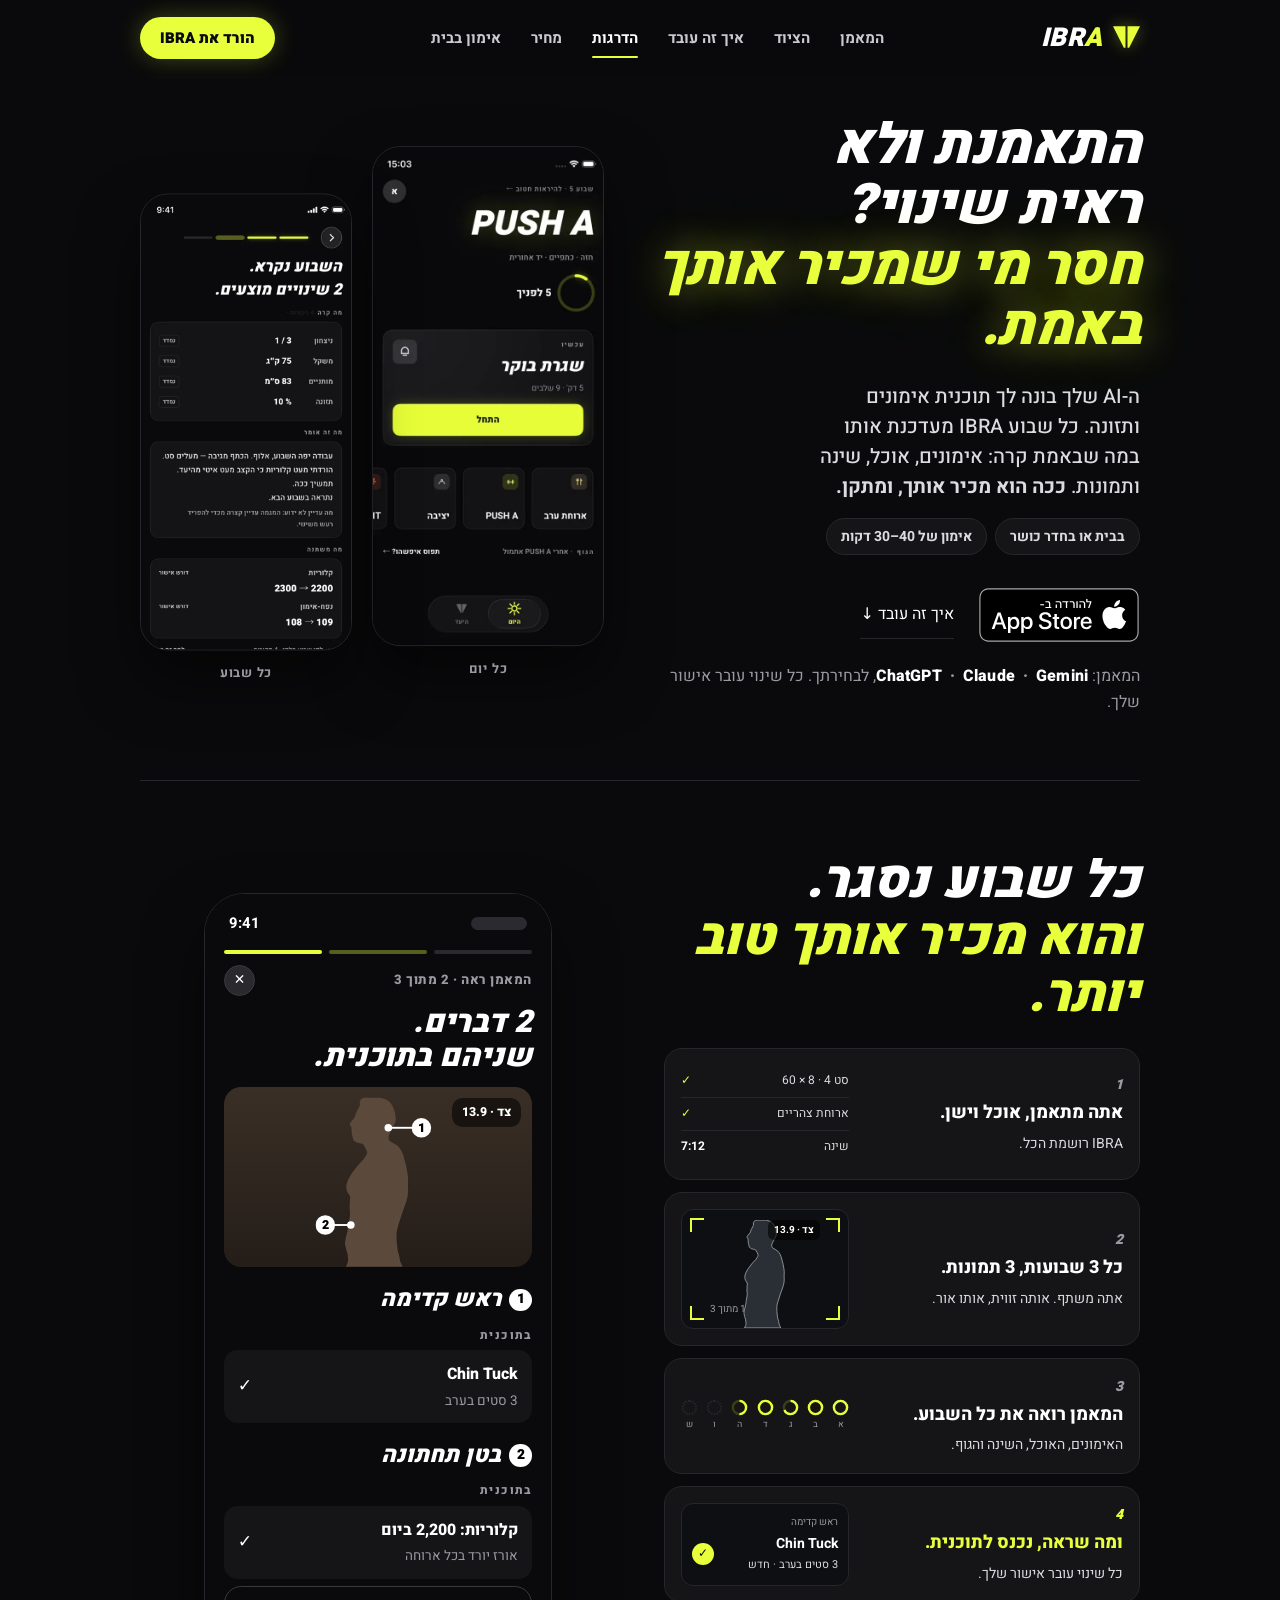
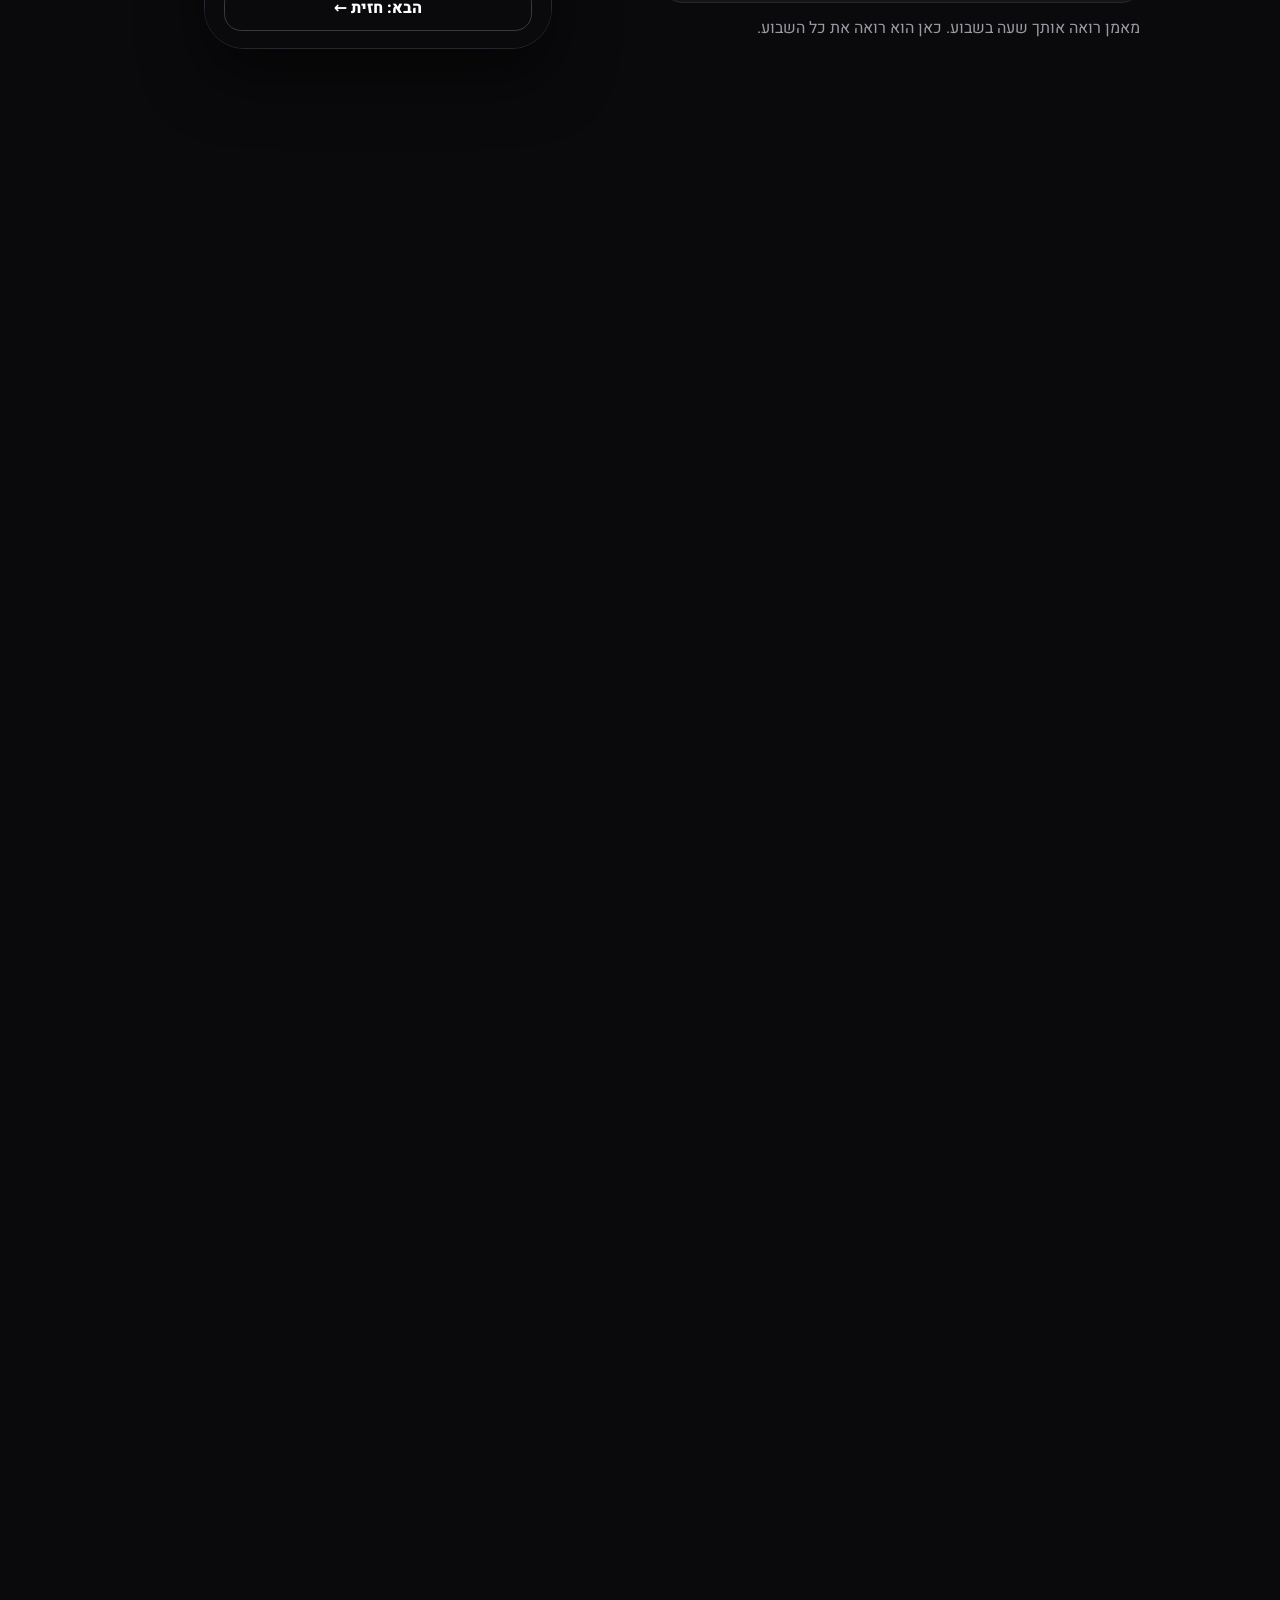
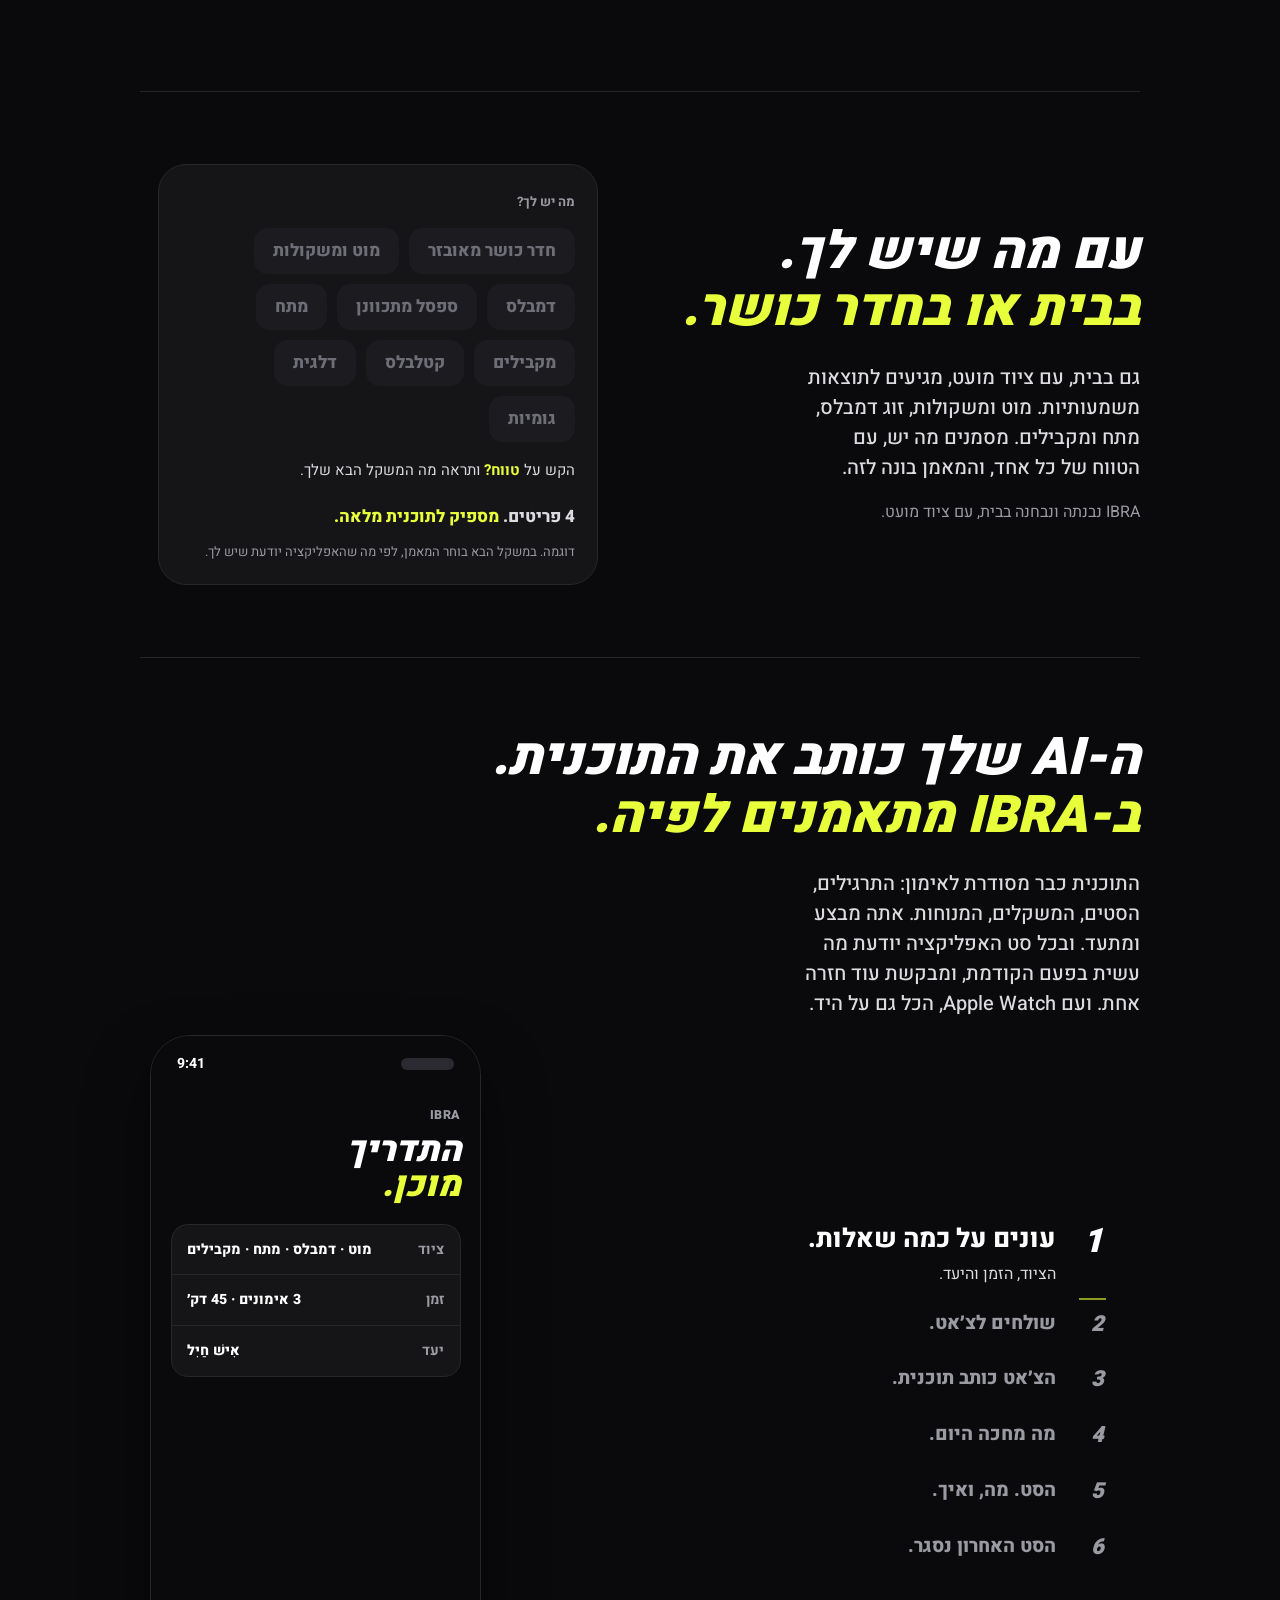
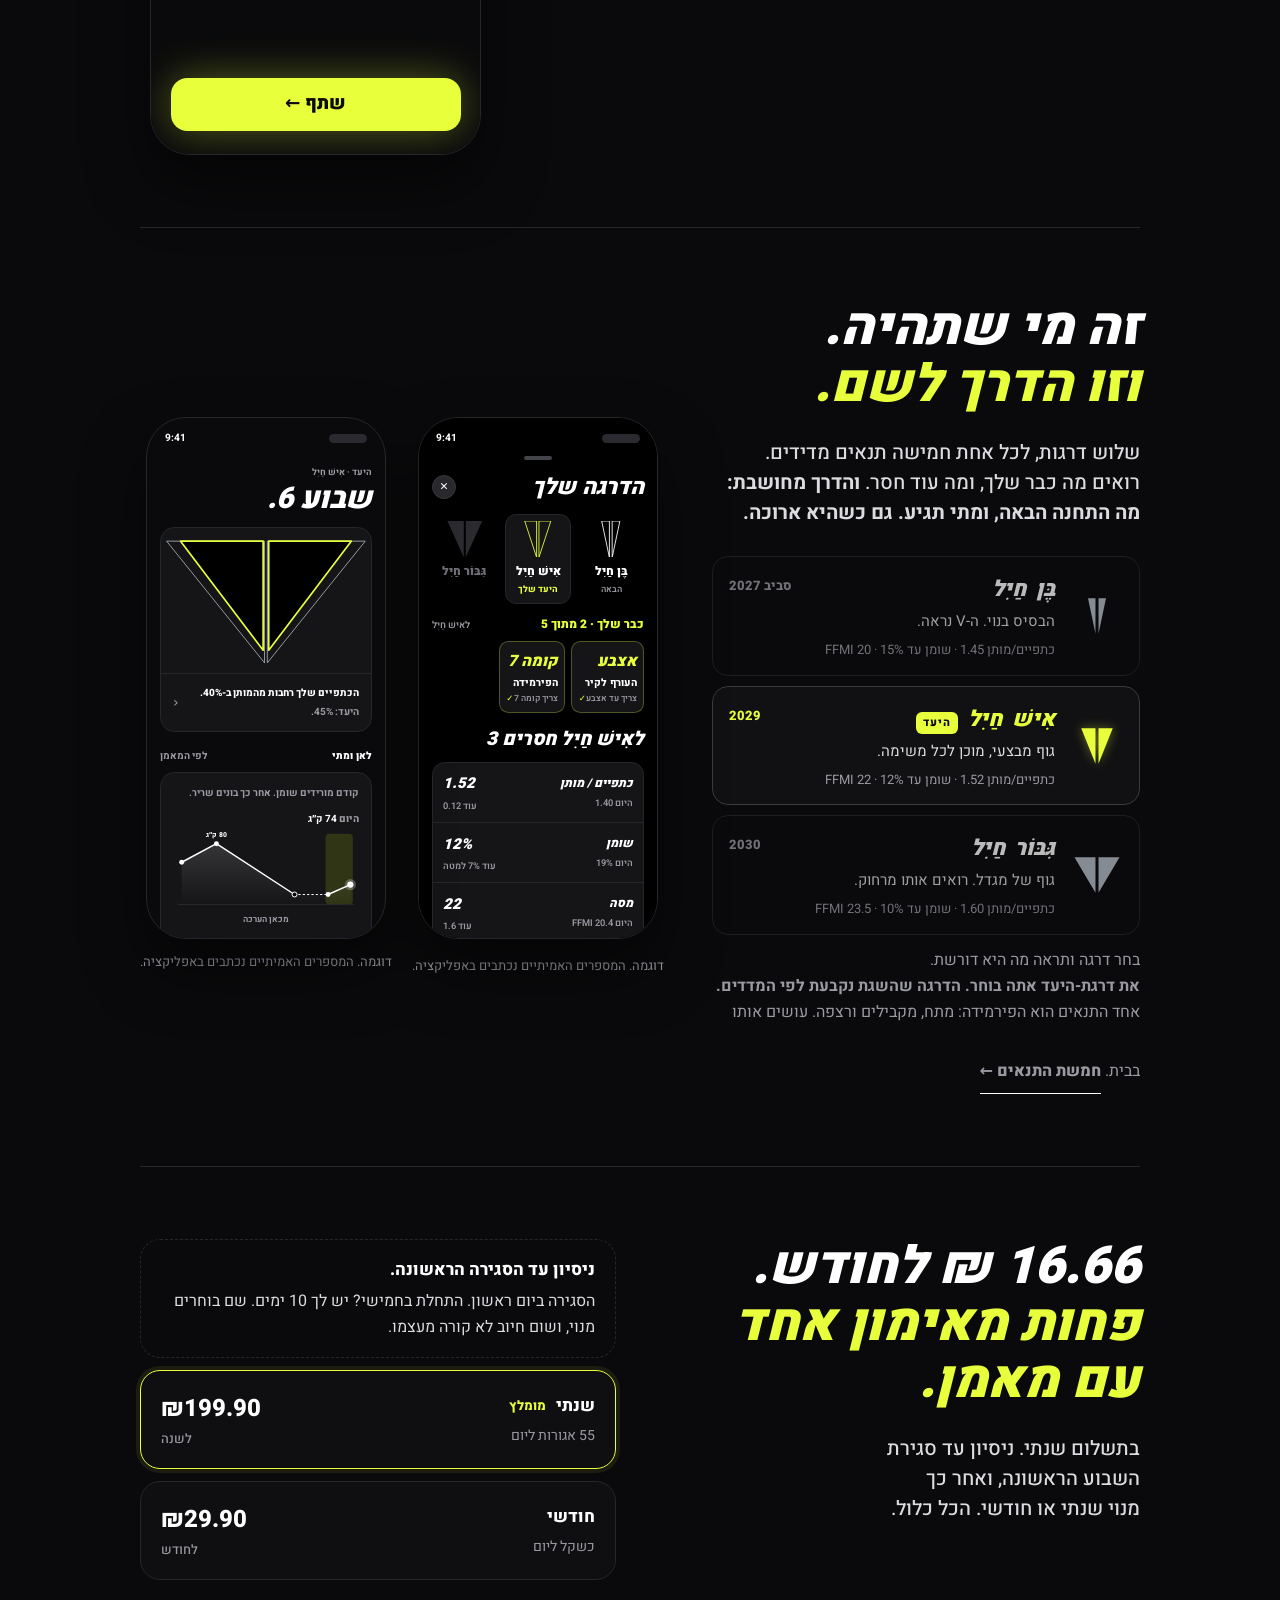
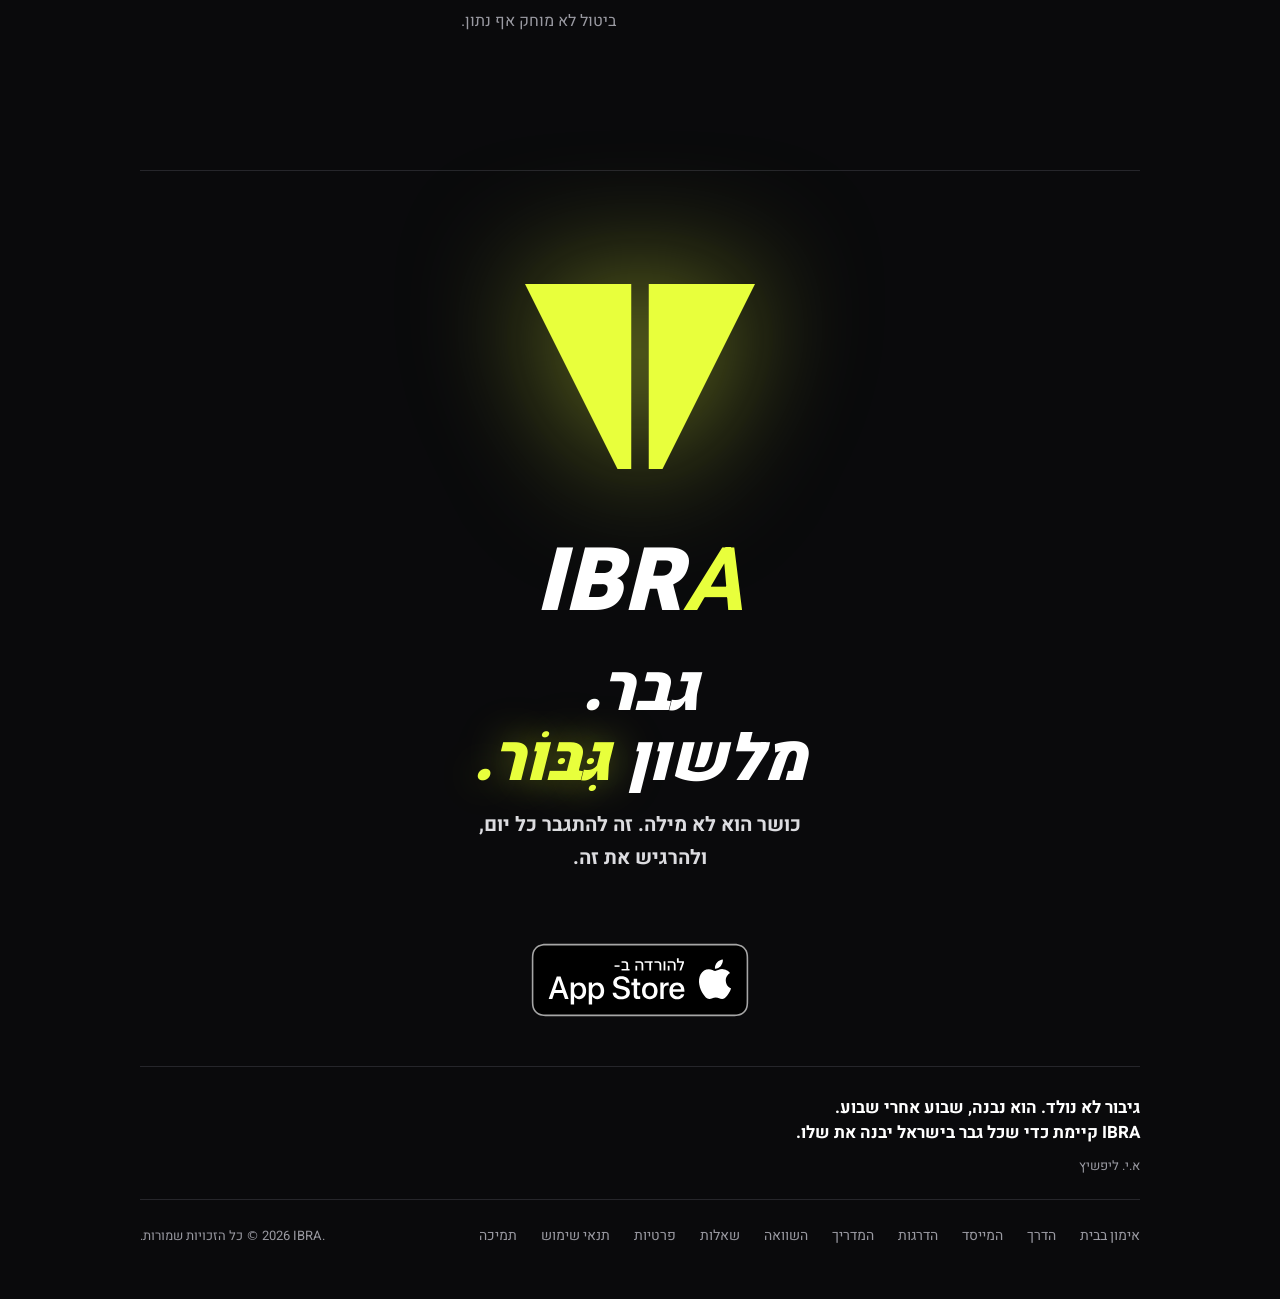
==== commit 36e34302: "הגיליון שהומצא ירד" ====
--- a/index.html
+++ b/index.html
@@ -239,17 +239,7 @@
       </div>
       <figcaption>דוגמה. המספרים האמיתיים נכתבים באפליקציה.</figcaption>
     </figure>
-    <figure class="seeshot road-shot"><div class="vj-ph" data-road aria-label="דוגמה: מסך היעד באפליקציה — הכתפיים רחבות מהמותן ב-40%, היעד 45%"><div class="vj-sheet" aria-hidden="true"><div class="vj-grab"></div>
-<div class="vj-sh-h"><b>כל הדרך</b><span>4 שלבים · עד אִישׁ חַיִל</span></div>
-<ol class="vj-steps">
-<li class="now"><i></i><div><small>חיטוב · עכשיו</small><b>72 ק״ג · 12%</b><span>עד דצמ׳ 26 · לפי המאמן</span></div></li>
-<li><i></i><div><small>מסה</small><b>79 ק״ג · 16%</b><span>עד יולי 27 · הערכה</span></div></li>
-<li><i></i><div><small>חיטוב</small><b>76 ק״ג · 12%</b><span>עד אוק׳ 27 · הערכה</span></div></li>
-<li class="ms"><i></i><div><b>בֶּן חַיִל</b><span>סביב אוק׳ 27</span></div></li>
-<li><i></i><div><small>מסה</small><b>80 ק״ג · 13%</b><span>סביב 2028 · הערכה</span></div></li>
-<li class="goal"><i></i><div><small>היעד</small><b>אִישׁ חַיִל</b><span>סביב 2028</span></div></li>
-</ol>
-<p class="vj-sh-f">השלבים הרחוקים הם הערכה. כל סגירה מדייקת אותם.</p></div>
+    <figure class="seeshot road-shot"><div class="vj-ph" aria-label="דוגמה: מסך היעד באפליקציה — הכתפיים רחבות מהמותן ב-40%, היעד 45%">
     <div class="vj-vj"><div class="vj-in">
       <div class="vj-sb"><span>9:41</span><i></i></div>
       <div class="vj-ey">היעד · אִישׁ חַיִל</div>
@@ -280,7 +270,7 @@
         </svg>
         <div class="vj-est">מכאן הערכה</div>
         <div class="vj-next"><div><small>התחנה הבאה · Cut</small><b>72 ק״ג · 12%</b><span>עד דצמ׳ 26</span></div><div><small>אחרי זה, עוד שלבים</small><b>80 ק״ג · 13%</b></div></div>
-        <div class="vj-all" role="button" tabindex="0"><span>כל הדרך · 4 שלבים</span><i>‹</i></div>
+        <div class="vj-all"><span>כל הדרך · 4 שלבים</span><i>‹</i></div>
       </div>
       <div class="vj-mh"><b>מה נמדד</b><span>הכל מעודכן</span></div>
       <div class="vj-list">
@@ -288,7 +278,7 @@
         <div><div><small>הכושר</small><b>קומה 7</b><span class="lime">שיא חדש</span></div><i>‹</i></div>
       </div>
     </div></div>
-  </div><figcaption>הקש על "כל הדרך". דוגמה.</figcaption></figure></div>
+  </div><figcaption>דוגמה. המספרים האמיתיים נכתבים באפליקציה.</figcaption></figure></div>
   </div>
   
 </section>
@@ -326,10 +316,5 @@
 </footer>
 </div>
 <script src="/site.js?v=2610312000" defer></script>
-<script>(function(){var p=document.querySelector('[data-road]');if(!p)return;var b=p.querySelector('.vj-all'),t=null,rm=matchMedia('(prefers-reduced-motion: reduce)').matches;
-function set(o){p.classList.toggle('open',o);b.classList.toggle('hit',o)}
-function cycle(){set(true);t=setTimeout(function(){set(false);t=setTimeout(cycle,3500)},6500)}
-b.addEventListener('click',function(){clearTimeout(t);set(!p.classList.contains('open'))});
-p.addEventListener('click',function(e){if(p.classList.contains('open')&&!b.contains(e.target)){clearTimeout(t);set(false)}});
-if(!rm&&'IntersectionObserver' in window)new IntersectionObserver(function(es){clearTimeout(t);if(es[0].isIntersecting)t=setTimeout(cycle,1800);else set(false)},{threshold:.5}).observe(p)})();</script></body>
+</body>
 </html>
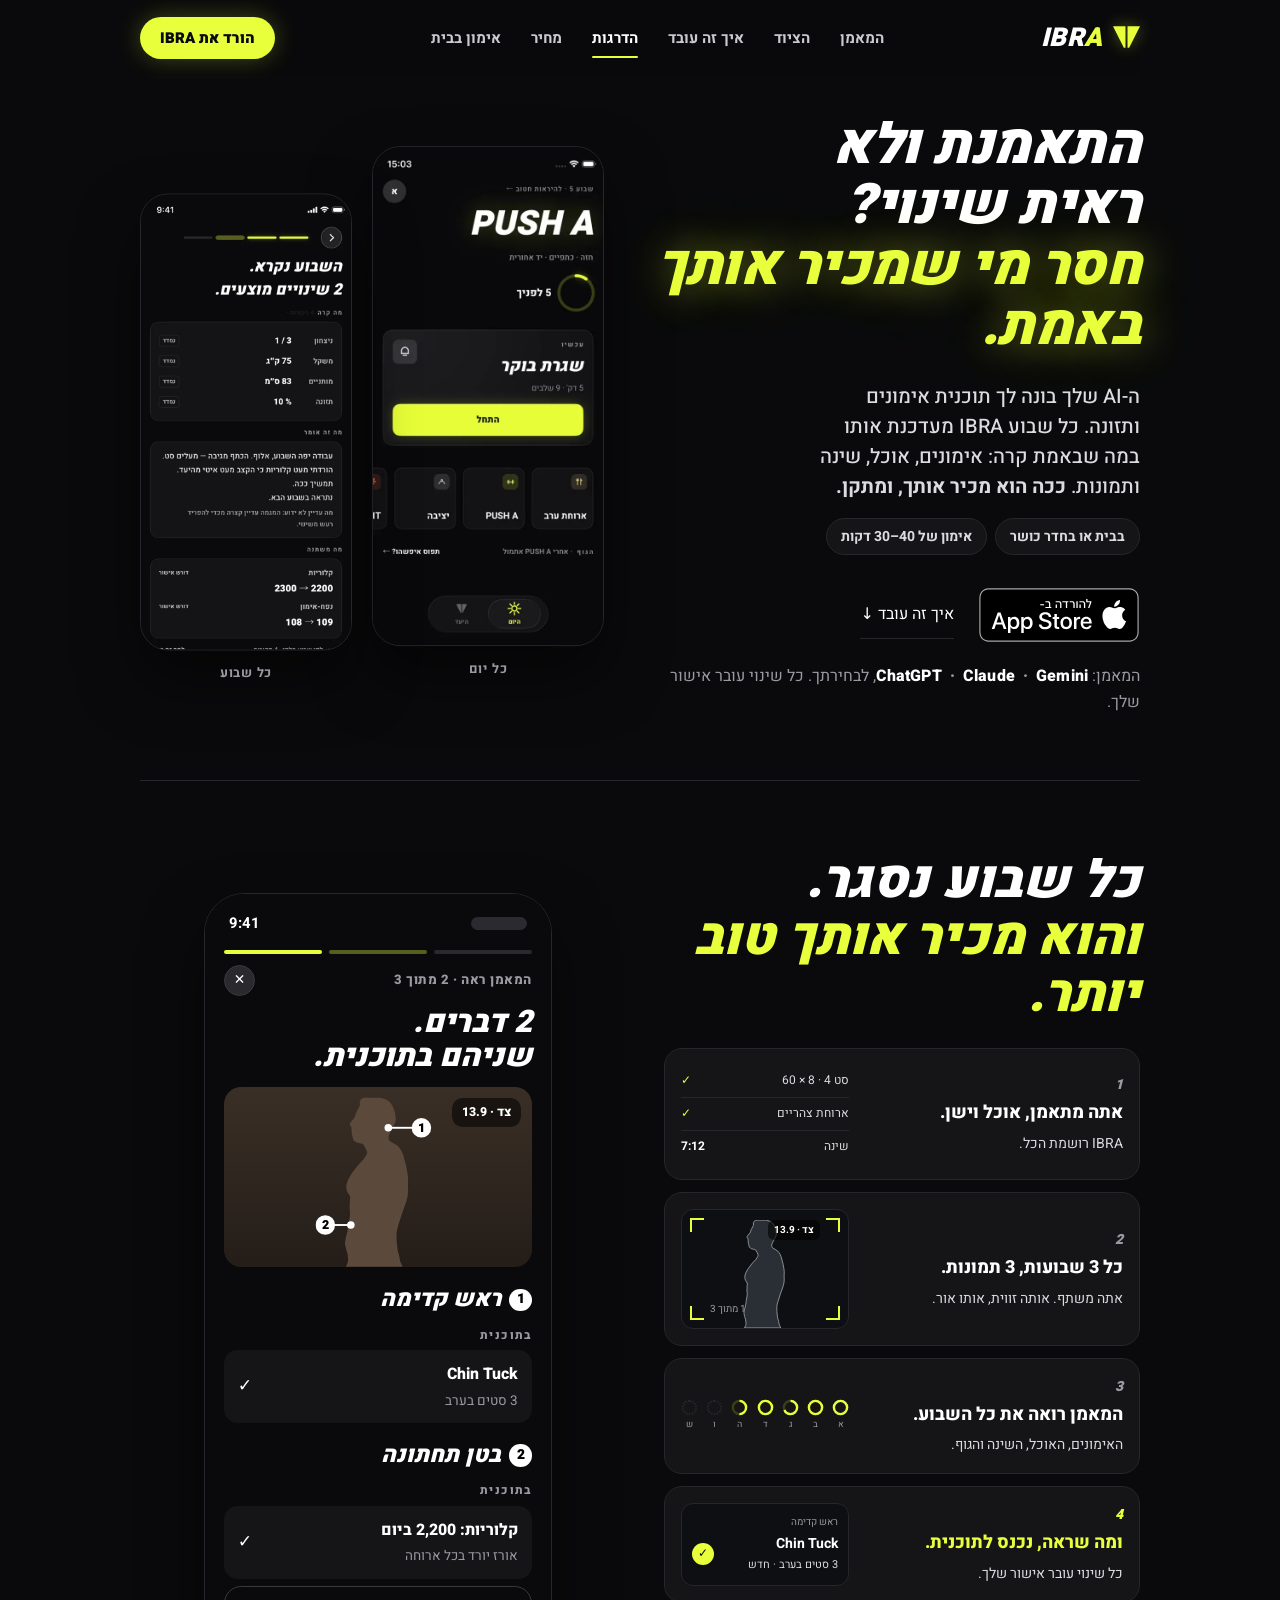
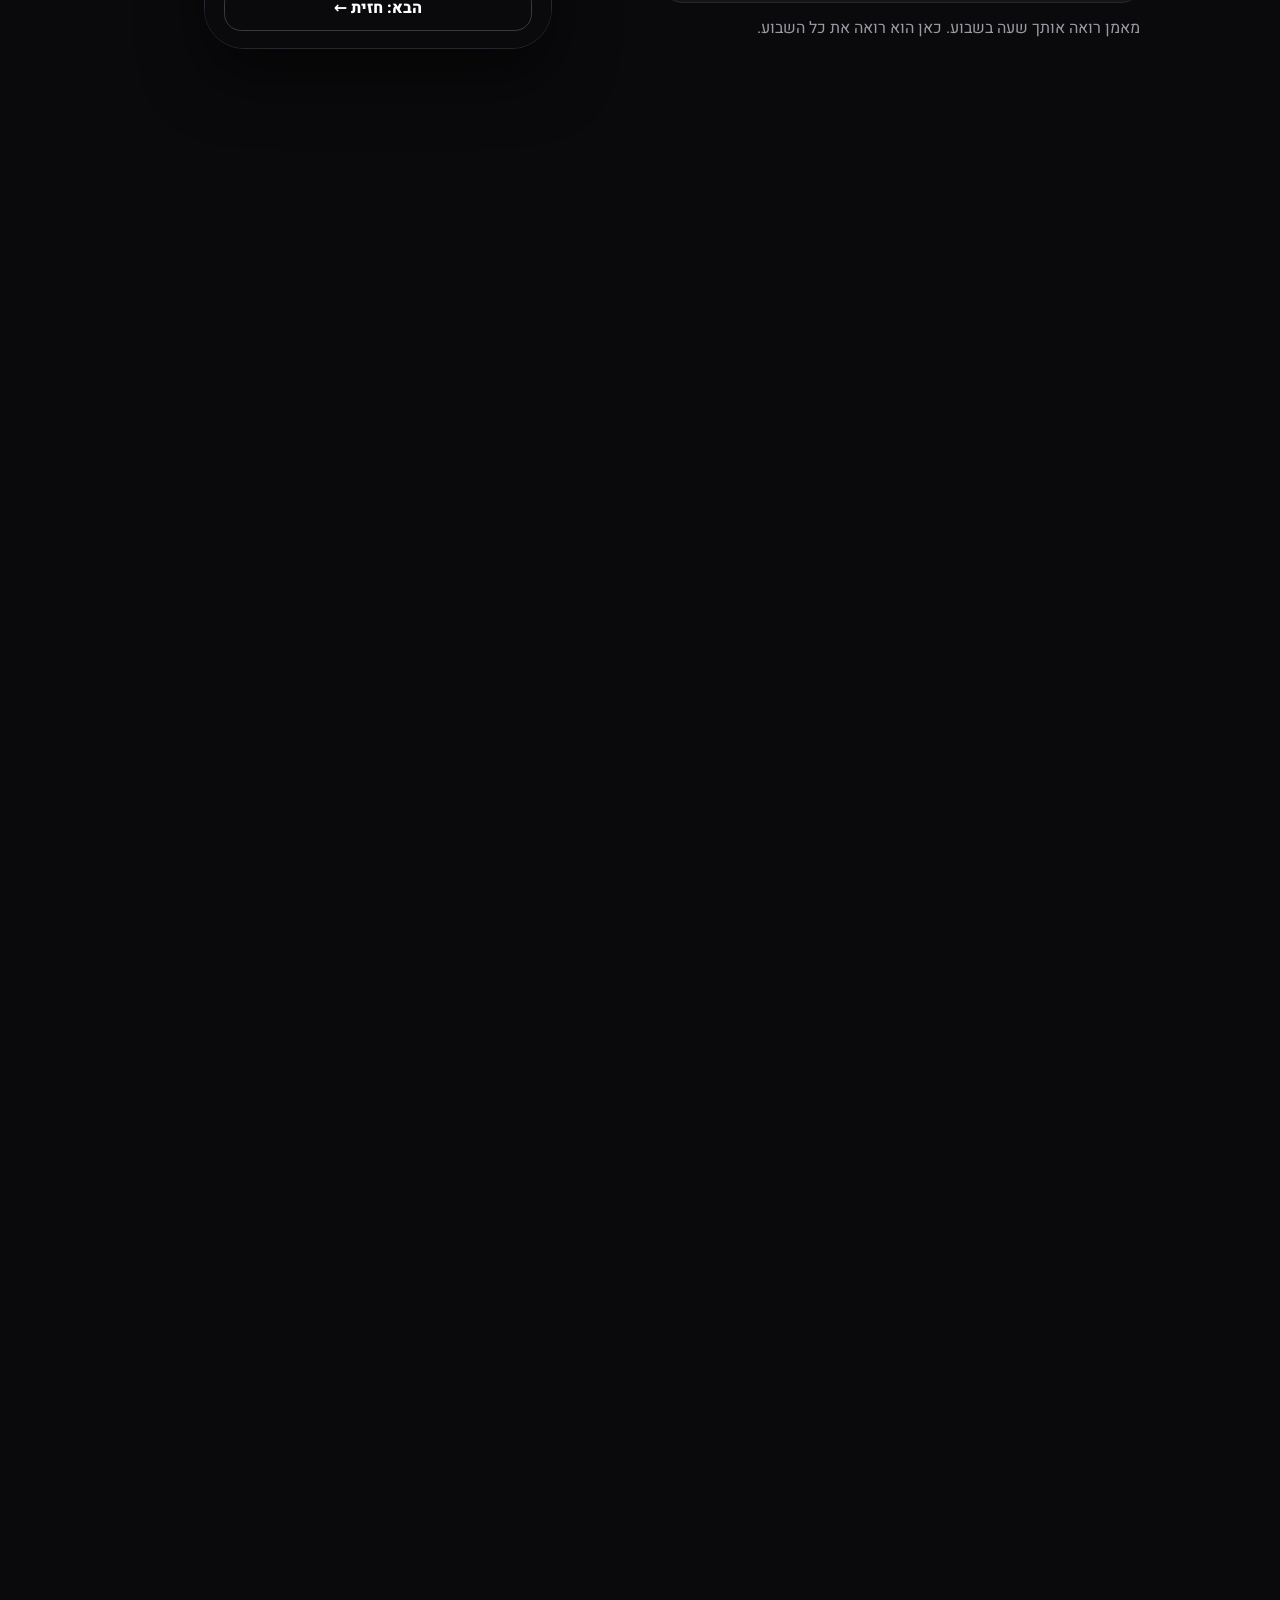
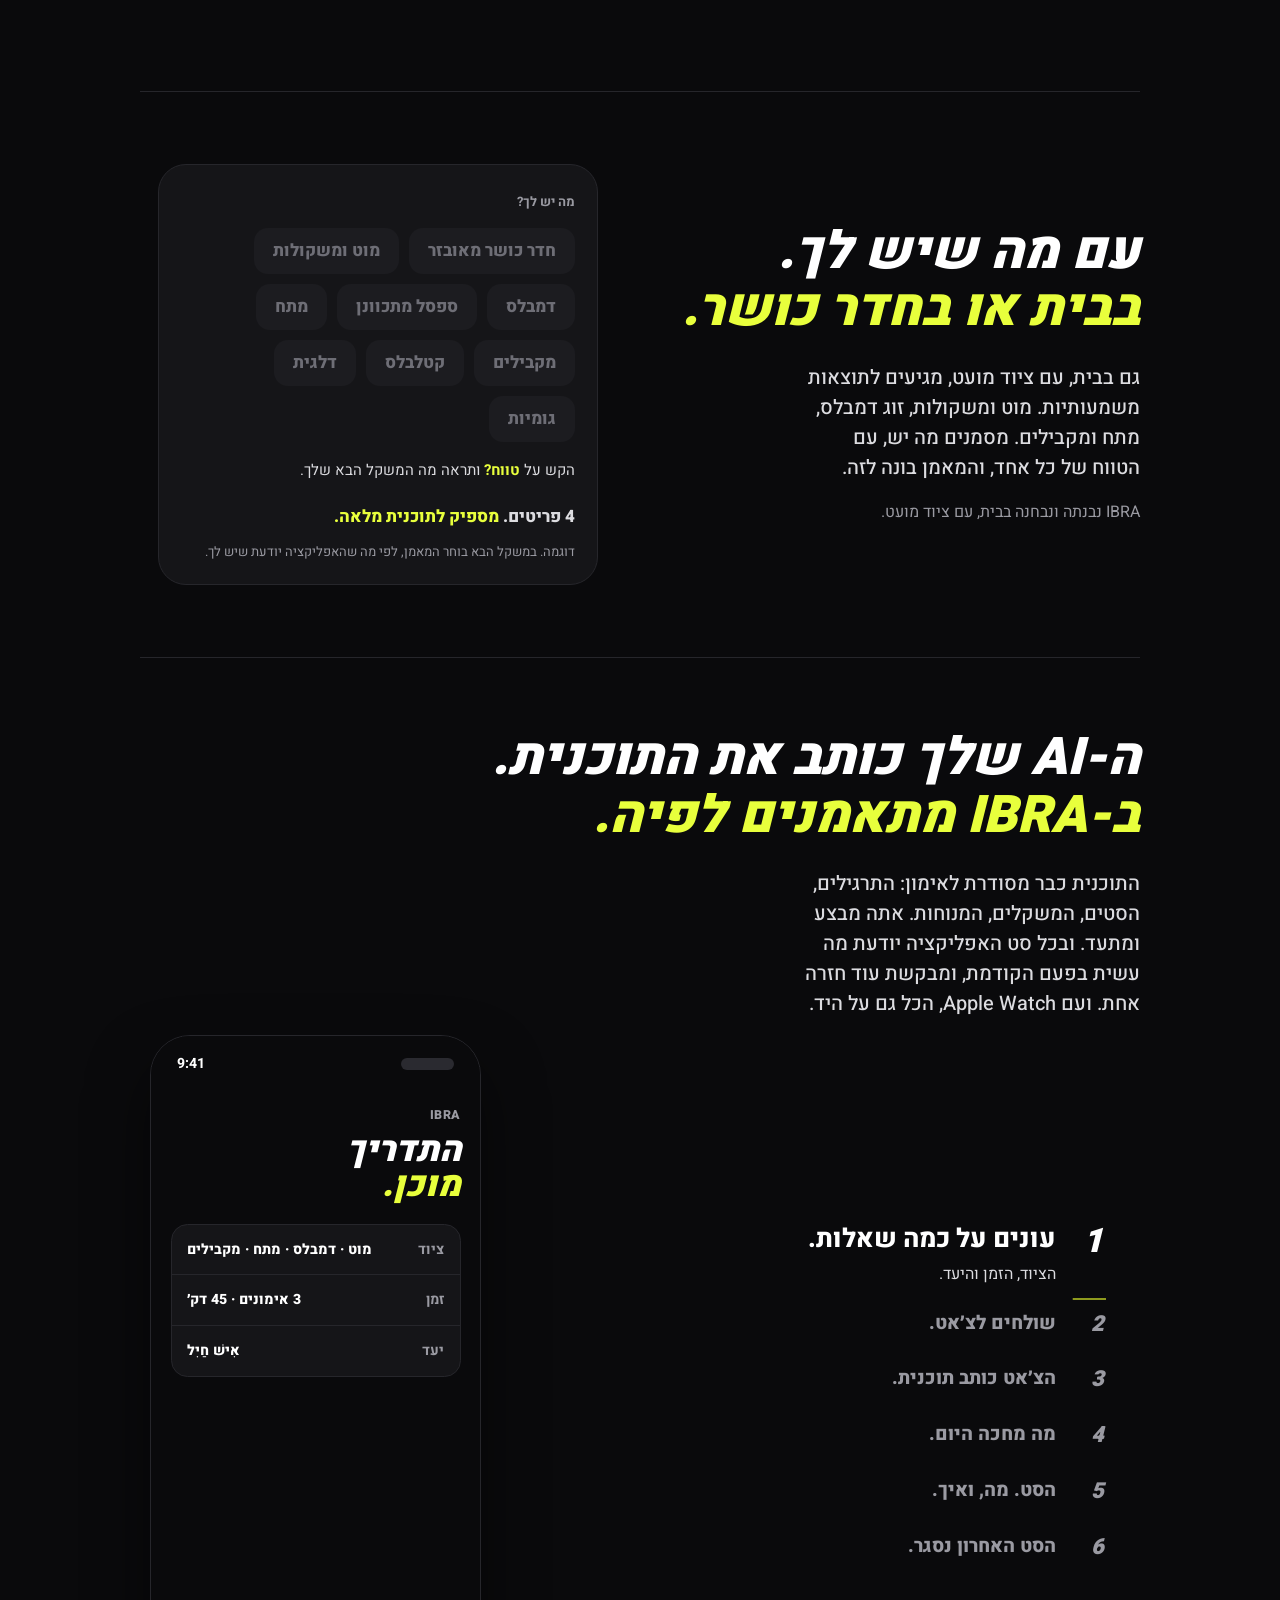
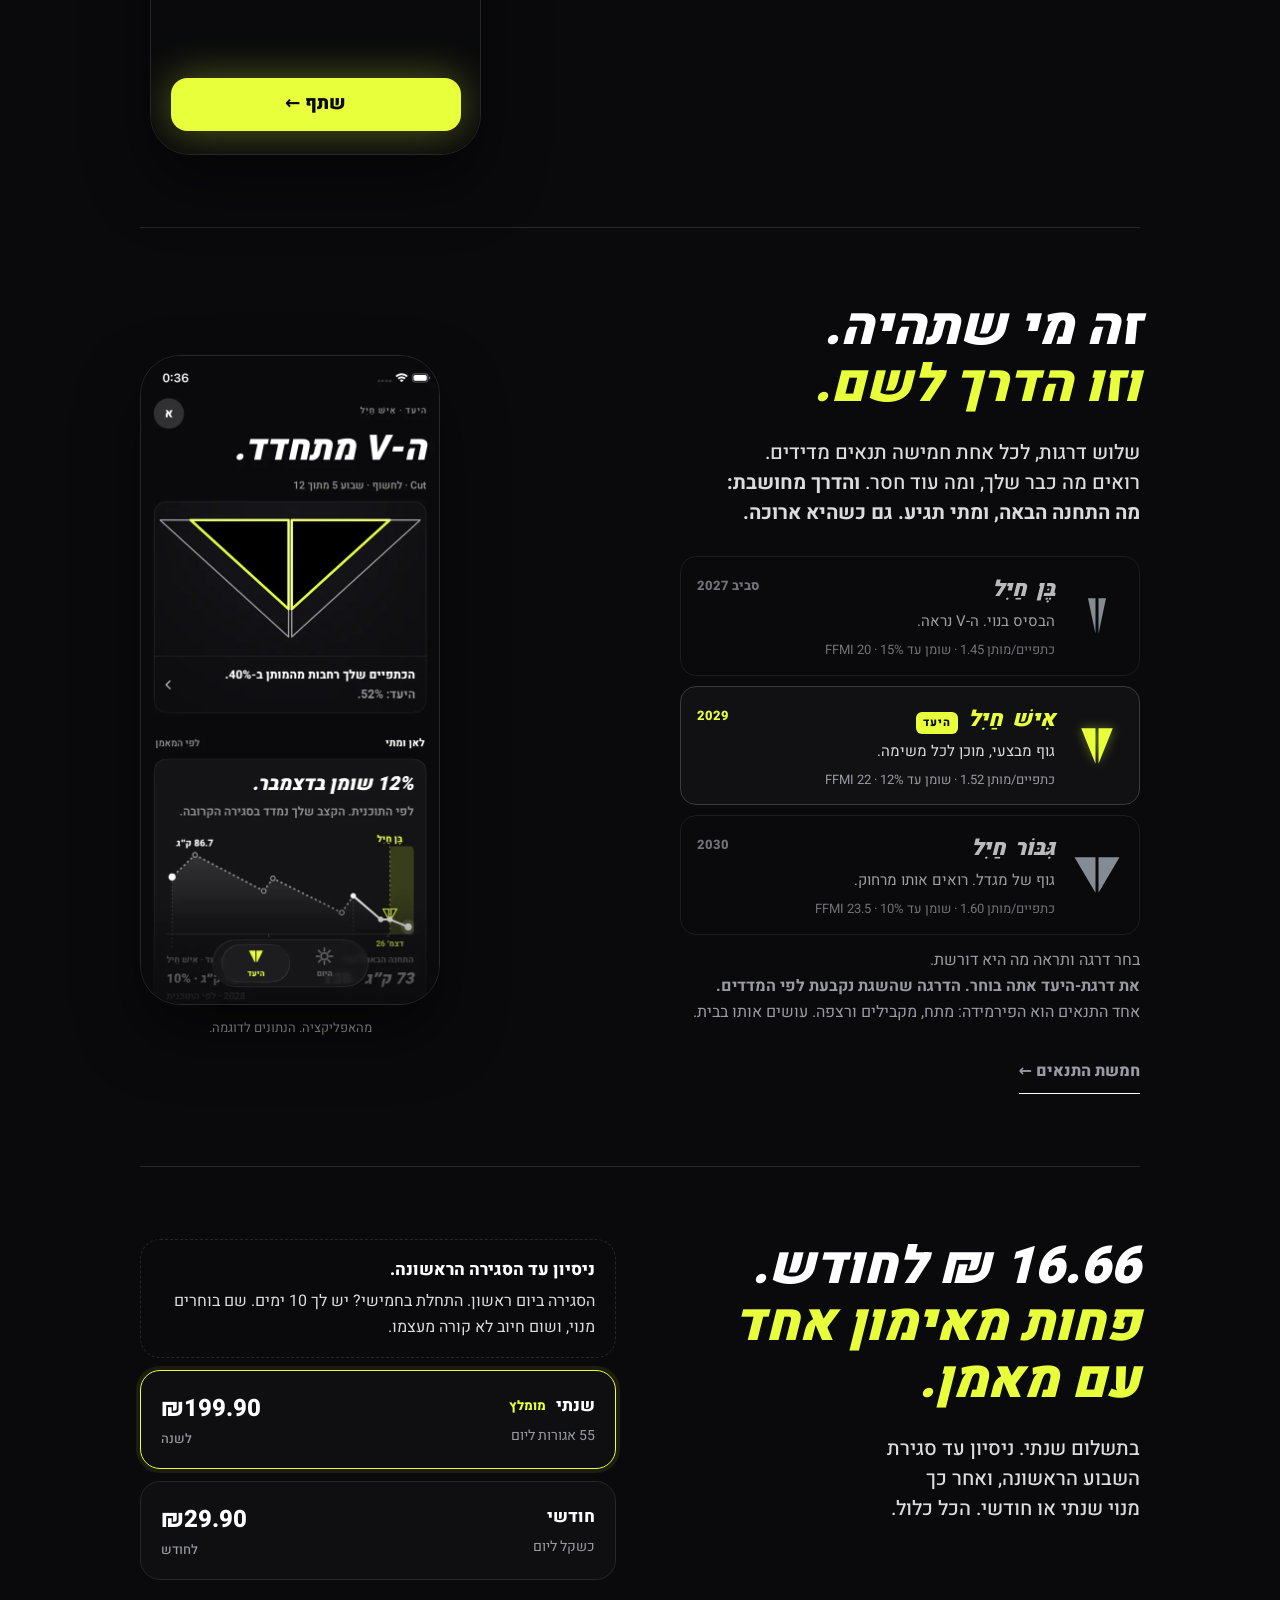
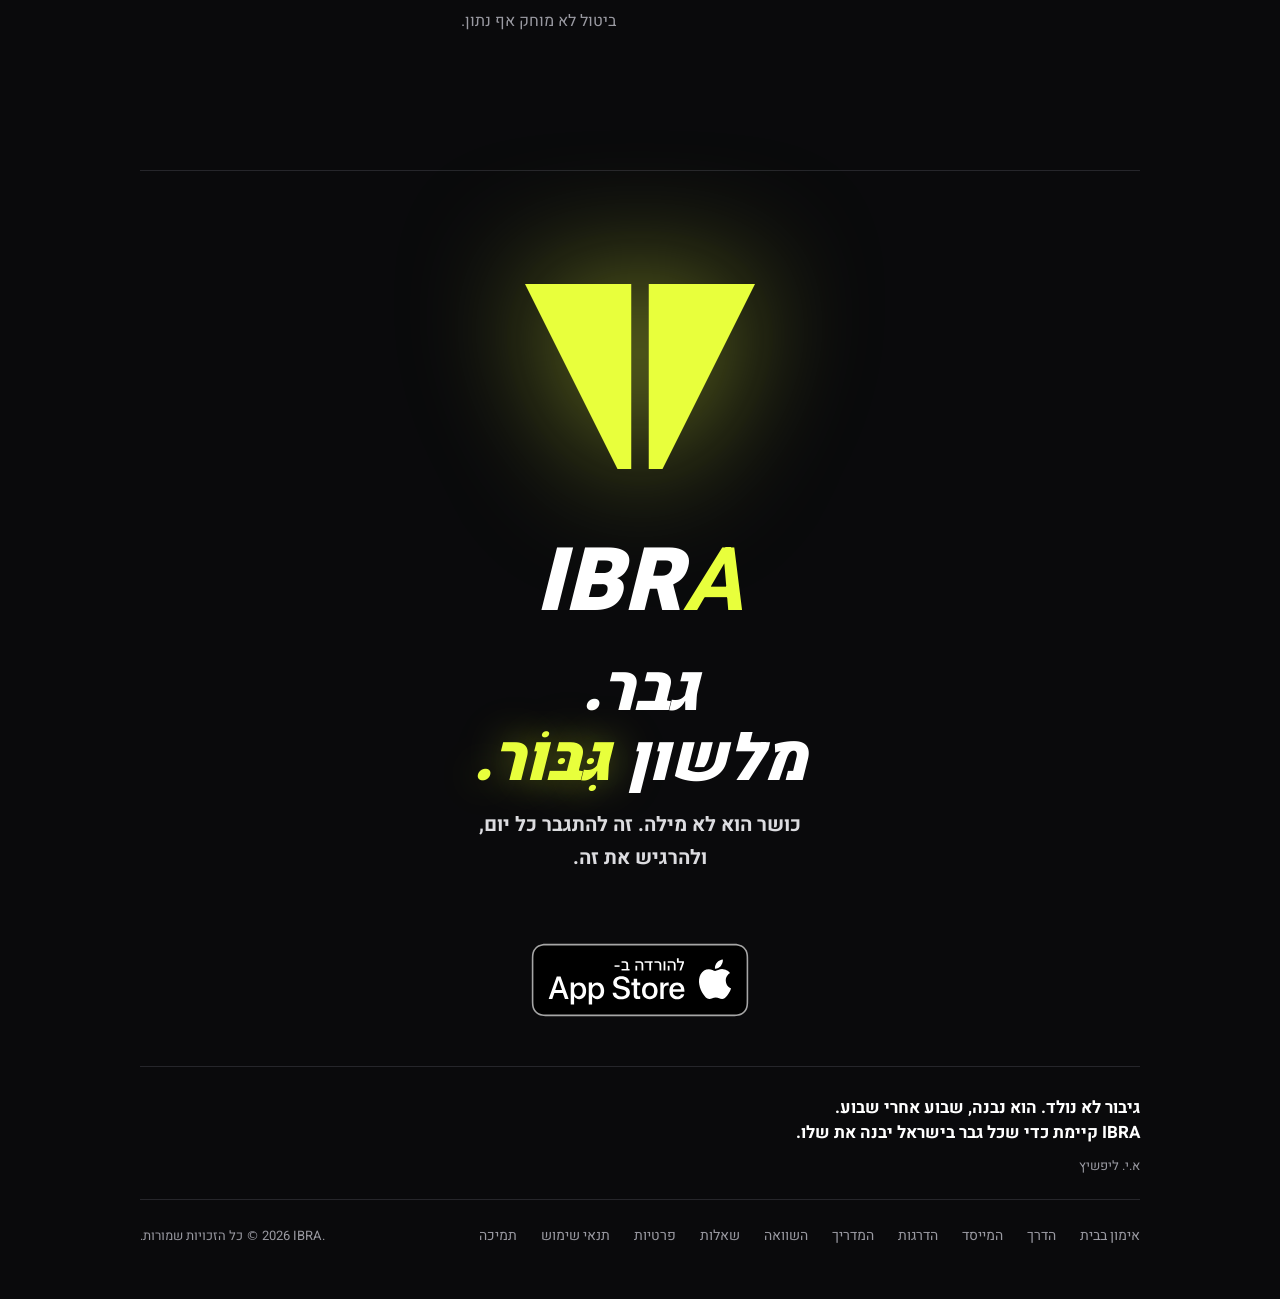
==== commit e44c80fd: "הקלטת הדרך מהמסכים האמיתיים" ====
--- a/index.html
+++ b/index.html
@@ -23,7 +23,7 @@
 <meta property="og:locale" content="he_IL">
 <meta name="theme-color" content="#0A0A0C">
 <link rel="preload" href="/assets/heebo.woff2" as="font" type="font/woff2" crossorigin>
-<link rel="stylesheet" href="/style.css?v=2611011200">
+<link rel="stylesheet" href="/style.css?v=2611011300">
 <script type="application/ld+json">
 {"@context":"https://schema.org","@graph":[
  {"@type":"MobileApplication","@id":"https://ibra.fit/#app","name":"IBRA","alternateName":["איברה","IBRA — גבר. מלשון גִּבּוֹר."],"dateModified":"2026-10-28","url":"https://ibra.fit/","operatingSystem":"iOS 17 ומעלה","applicationCategory":"HealthApplication","inLanguage":"he","description":"אפליקציה שמריצה את תוכנית האימונים והתזונה שה-AI שלך (ChatGPT, Claude או Gemini) כתב: אימון יומי, ארוחות, מדידות, וסגירת-שבוע שאתה משתף עם הצ׳אט שבחרת. בלי חשבון ובלי שרת.","author":{"@id":"https://ibra.fit/#org"},"offers":[{"@type":"Offer","name":"שנתי","price":"199.90","priceCurrency":"ILS","description":"מנוי שנתי. ניסיון עד סגירת השבוע הראשונה. צ׳אט ה-AI שהמשתמש בוחר נפרד."},{"@type":"Offer","name":"חודשי","price":"29.90","priceCurrency":"ILS","description":"מנוי חודשי. ניסיון עד סגירת השבוע הראשונה. צ׳אט ה-AI שהמשתמש בוחר נפרד."}]},
@@ -227,58 +227,14 @@
       <p class="sub m">הקש על דרגה ותראה מה כבר שלך, ומה עוד חסר. <a class="more" href="/ranks">חמשת התנאים ←</a></p>
       <p class="sub d">בחר דרגה ותראה מה היא דורשת.<br><b>את דרגת-היעד אתה בוחר. הדרגה שהשגת נקבעת לפי המדדים.</b><br>אחד התנאים הוא הפירמידה: מתח, מקבילים ורצפה. עושים אותו בבית. <a class="more" href="/ranks">חמשת התנאים ←</a></p>
     </div>
-    <div class="shots2"><figure class="seeshot live" data-p>
-      <div class="rk-ph" aria-label="גיליון הסולם באפליקציה: מה כבר שלך ומה עוד חסר לדרגה שנבחרה">
-        <div class="rk-in">
-          <div class="rk-sb"><span>9:41</span><i></i></div>
-          <div class="rk-grab"></div>
-          <div class="rk-top"><span class="rk-x">✕&#xFE0E;</span><b>הדרגה שלך</b></div>
-          <div class="rk-glyphs"><div class="rk-g" data-r="ben"><svg viewBox="0 0 100 92" class="next"><path d="M27.0,0 L46.5,0 L46.5,92 Z M73.0,0 L53.5,0 L53.5,92 Z"/></svg><b>בֶּן חַיִל</b><small>הבאה</small></div><div class="rk-g sel" data-r="ish"><svg viewBox="0 0 100 92" class="goal"><path d="M17.0,0 L47.0,0 L47.0,92 Z M83.0,0 L53.0,0 L53.0,92 Z"/></svg><b>אִישׁ חַיִל</b><small class="lime">היעד שלך</small></div><div class="rk-g" data-r="gib"><svg viewBox="0 0 100 92" class="off"><path d="M6.0,0 L47.5,0 L47.5,92 Z M94.0,0 L52.5,0 L52.5,92 Z"/></svg><b>גִּבּוֹר חַיִל</b><small>&nbsp;</small></div></div>
-          <div class="rk-body" data-r="ben"><div class="rk-eh"><b>כבר שלך · 3 מתוך 5</b><span>לבֶּן חַיִל</span></div><div class="rk-tiles"><div><b>20.4</b><span>מסה</span><small>צריך 20<i>✓</i></small></div><div><b>אצבע</b><span>העורף לקיר</span><small>צריך עד אצבע<i>✓</i></small></div><div><b>קומה 7</b><span>הפירמידה</span><small>צריך קומה 5<i>✓</i></small></div></div><div class="rk-oh">לבֶּן חַיִל חסרים 2</div><div class="rk-rows"><div><div><b>כתפיים / מותן</b><small>היום 1.40</small></div><div class="v"><b>1.45</b><small>עוד 0.05</small></div></div><div><div><b>שומן</b><small>היום 19%</small></div><div class="v"><b>15%</b><small>עוד 4% למטה</small></div></div></div></div><div class="rk-body on" data-r="ish"><div class="rk-eh"><b>כבר שלך · 2 מתוך 5</b><span>לאִישׁ חַיִל</span></div><div class="rk-tiles"><div><b>אצבע</b><span>העורף לקיר</span><small>צריך עד אצבע<i>✓</i></small></div><div><b>קומה 7</b><span>הפירמידה</span><small>צריך קומה 7<i>✓</i></small></div></div><div class="rk-oh">לאִישׁ חַיִל חסרים 3</div><div class="rk-rows"><div><div><b>כתפיים / מותן</b><small>היום 1.40</small></div><div class="v"><b>1.52</b><small>עוד 0.12</small></div></div><div><div><b>שומן</b><small>היום 19%</small></div><div class="v"><b>12%</b><small>עוד 7% למטה</small></div></div><div><div><b>מסה</b><small>היום 20.4 FFMI</small></div><div class="v"><b>22</b><small>עוד 1.6</small></div></div></div></div><div class="rk-body" data-r="gib"><div class="rk-eh"><b>כבר שלך · 1 מתוך 5</b><span>לגִּבּוֹר חַיִל</span></div><div class="rk-tiles"><div><b>אצבע</b><span>העורף לקיר</span><small>צריך עד אצבע<i>✓</i></small></div></div><div class="rk-oh">לגִּבּוֹר חַיִל חסרים 4</div><div class="rk-rows"><div><div><b>כתפיים / מותן</b><small>היום 1.40</small></div><div class="v"><b>1.60</b><small>עוד 0.20</small></div></div><div><div><b>שומן</b><small>היום 19%</small></div><div class="v"><b>10%</b><small>עוד 9% למטה</small></div></div><div><div><b>מסה</b><small>היום 20.4 FFMI</small></div><div class="v"><b>23.5</b><small>עוד 3.1</small></div></div><div><div><b>הפירמידה</b><small>היום קומה 7</small></div><div class="v"><b>קומה 10</b><small>בתוך 72 דק׳</small></div></div></div></div>
-        </div>
-      </div>
-      <figcaption>דוגמה. המספרים האמיתיים נכתבים באפליקציה.</figcaption>
-    </figure>
-    <figure class="seeshot road-shot"><div class="vj-ph" aria-label="דוגמה: מסך היעד באפליקציה — הכתפיים רחבות מהמותן ב-40%, היעד 45%">
-    <div class="vj-vj"><div class="vj-in">
-      <div class="vj-sb"><span>9:41</span><i></i></div>
-      <div class="vj-ey">היעד · אִישׁ חַיִל</div>
-      <div class="vj-t">שבוע 6.</div>
-      <div class="vj-dcard">
-        <svg viewBox="0 0 300 200" aria-hidden="true">
-          <path class="vj-goal" d="M8,12 L148,12 L148,186 Z M292,12 L152,12 L152,186 Z"/>
-          <path class="vj-now" d="M28,12 L146,12 L146,168 Z M272,12 L154,12 L154,168 Z"/>
-        </svg>
-        <div class="vj-foot"><div><b>הכתפיים שלך רחבות מהמותן ב-40%.</b><span>היעד: 45%.</span></div><i>‹</i></div>
-      </div>
-      <div class="vj-mh"><b>לאן ומתי</b><span>לפי המאמן</span></div>
-      <div class="vj-road">
-        <p class="vj-why">קודם מורידים שומן. אחר כך בונים שריר.</p>
-        <div class="vj-today"><span>היום</span> <b>74 ק״ג</b></div>
-        <svg class="vj-chart" viewBox="0 0 300 130" aria-hidden="true">
-          <defs><linearGradient id="vjg" x1="0" y1="0" x2="0" y2="1"><stop offset="0" stop-color="#fff" stop-opacity=".14"/><stop offset="1" stop-color="#fff" stop-opacity="0"/></linearGradient></defs>
-          <rect x="246" y="6" width="44" height="114" rx="6" fill="#3A4016" fill-opacity=".75"/>
-          <path d="M14,52 L70,22 L196,104 L250,104 L286,88 L286,120 L14,120 Z" fill="url(#vjg)"/>
-          <path d="M14,52 L70,22 L196,104" fill="none" stroke="#fff" stroke-width="2.4" stroke-linejoin="round"/>
-          <path d="M196,104 L250,104" fill="none" stroke="#fff" stroke-width="2" stroke-dasharray="2 5" stroke-linecap="round"/>
-          <path d="M250,104 L286,88" fill="none" stroke="#fff" stroke-width="2.4"/>
-          <line x1="8" y1="120" x2="292" y2="120" stroke="#2A2A2E" stroke-width="1.5"/>
-          <circle cx="14" cy="52" r="4" fill="#fff"/><circle cx="70" cy="22" r="4" fill="#fff"/>
-          <circle cx="196" cy="104" r="4" fill="#0A0A0C" stroke="#fff" stroke-width="1.6"/><circle cx="250" cy="104" r="4" fill="#fff"/>
-          <circle cx="286" cy="88" r="9" fill="#fff" fill-opacity=".25"/><circle cx="286" cy="88" r="5" fill="#fff"/>
-          <text x="70" y="12" text-anchor="middle" fill="#fff" font-size="11" font-weight="800">80 ק״ג</text>
-        </svg>
-        <div class="vj-est">מכאן הערכה</div>
-        <div class="vj-next"><div><small>התחנה הבאה · Cut</small><b>72 ק״ג · 12%</b><span>עד דצמ׳ 26</span></div><div><small>אחרי זה, עוד שלבים</small><b>80 ק״ג · 13%</b></div></div>
-        <div class="vj-all"><span>כל הדרך · 4 שלבים</span><i>‹</i></div>
-      </div>
-      <div class="vj-mh"><b>מה נמדד</b><span>הכל מעודכן</span></div>
-      <div class="vj-list">
-        <div><div><small>הדרגה</small><b>3 מתוך 5</b><span>בדרך לאִישׁ חַיִל</span></div><i>‹</i></div>
-        <div><div><small>הכושר</small><b>קומה 7</b><span class="lime">שיא חדש</span></div><i>‹</i></div>
-      </div>
-    </div></div>
-  </div><figcaption>דוגמה. המספרים האמיתיים נכתבים באפליקציה.</figcaption></figure></div>
+    <figure class="seeshot rec-fig"><div class="roadrec" data-rec aria-label="הקלטה מהאפליקציה: מסך היעד, לאן ומתי, ואז כל הדרך">
+      <img class="f a on" src="/assets/road/a.webp" alt="" width="600" height="1300">
+      <img class="f b" src="/assets/road/b.webp" alt="" width="600" height="1300" loading="lazy">
+      <img class="f c" src="/assets/road/c.webp" alt="" width="600" height="1300" loading="lazy">
+      <img class="f d" src="/assets/road/d.webp" alt="" width="600" height="1300" loading="lazy">
+      <img class="f e" src="/assets/road/e.webp" alt="" width="600" height="1300" loading="lazy">
+      <i class="tap" aria-hidden="true"></i>
+    </div><figcaption>מהאפליקציה. הנתונים לדוגמה.</figcaption></figure>
   </div>
   
 </section>
@@ -316,5 +272,19 @@
 </footer>
 </div>
 <script src="/site.js?v=2610312000" defer></script>
-</body>
+<script>(function(){var r=document.querySelector('[data-rec]');if(!r)return;var F={};['a','b','c','d','e'].forEach(function(k){F[k]=r.querySelector('.f.'+k)});var T=r.querySelector('.tap'),tm=[];
+function cls(el,c){el.className='f '+el.className.split(' ')[1]+(c?' '+c:'')}
+function reset(){['a','b','c','d','e'].forEach(function(k){cls(F[k],k==='a'?'on':'')})}
+function tap(x,y){T.style.left=x+'%';T.style.top=y+'%';T.classList.remove('go');void T.offsetWidth;T.classList.add('go')}
+function at(ms,fn){tm.push(setTimeout(fn,ms))}
+function run(){tm.forEach(clearTimeout);tm=[];reset();
+ at(2600,function(){cls(F.a,'up');cls(F.b,'on')});
+ at(4500,function(){tap(50,39)});
+ at(5000,function(){cls(F.c,'sheet on')});
+ at(7700,function(){tap(27,15.5)});
+ at(8100,function(){cls(F.d,'on');cls(F.c,'')});
+ at(10800,function(){cls(F.d,'up');cls(F.e,'on')});
+ at(14200,run)}
+if(matchMedia('(prefers-reduced-motion: reduce)').matches){reset();cls(F.a,'');cls(F.d,'on');return}
+if('IntersectionObserver' in window)new IntersectionObserver(function(es){if(es[0].isIntersecting)run();else{tm.forEach(clearTimeout);tm=[]}},{threshold:.45}).observe(r);else run()})();</script></body>
 </html>
--- a/style.css
+++ b/style.css
@@ -1145,3 +1145,16 @@
 @media (min-width:1000px){#rank .see{grid-template-columns:minmax(0,1fr) auto}}
 
 @media (min-width:1000px){.shots2 .rk-ph,.shots2 .vj-ph{width:240px}.shots2{gap:20px;flex-wrap:nowrap}}
+
+.rec-fig{margin:0}.rec-fig figcaption{text-align:center;color:var(--muted);font-size:13px;margin-top:12px}
+.roadrec{position:relative;width:300px;aspect-ratio:600/1300;margin-inline:auto;border:1px solid var(--line);border-radius:40px;overflow:hidden;background:#0A0A0C;box-shadow:0 30px 60px rgba(0,0,0,.5)}
+.roadrec .f{position:absolute;inset:0;width:100%;height:100%;object-fit:cover;object-position:top;opacity:0;transform:translateY(24%);transition:opacity .55s ease,transform .7s cubic-bezier(.32,.72,0,1);border:0;border-radius:0;box-shadow:none;max-width:none}
+.roadrec .f.a{transform:none}
+.roadrec .f.on{opacity:1;transform:none}
+.roadrec .f.up{opacity:0;transform:translateY(-24%)}
+.roadrec .f.c{transform:translateY(100%);opacity:1}.roadrec .f.c.sheet.on{transform:none}
+.roadrec .f.d{transform:none}
+.roadrec .tap{position:absolute;width:44px;height:44px;margin:-22px 0 0 -22px;border-radius:50%;background:rgba(255,255,255,.35);opacity:0;pointer-events:none;z-index:5}
+.roadrec .tap.go{animation:rtap .7s ease-out}
+@keyframes rtap{0%{opacity:.9;transform:scale(.4)}100%{opacity:0;transform:scale(1.4)}}
+@media (max-width:420px){.roadrec{width:260px}}
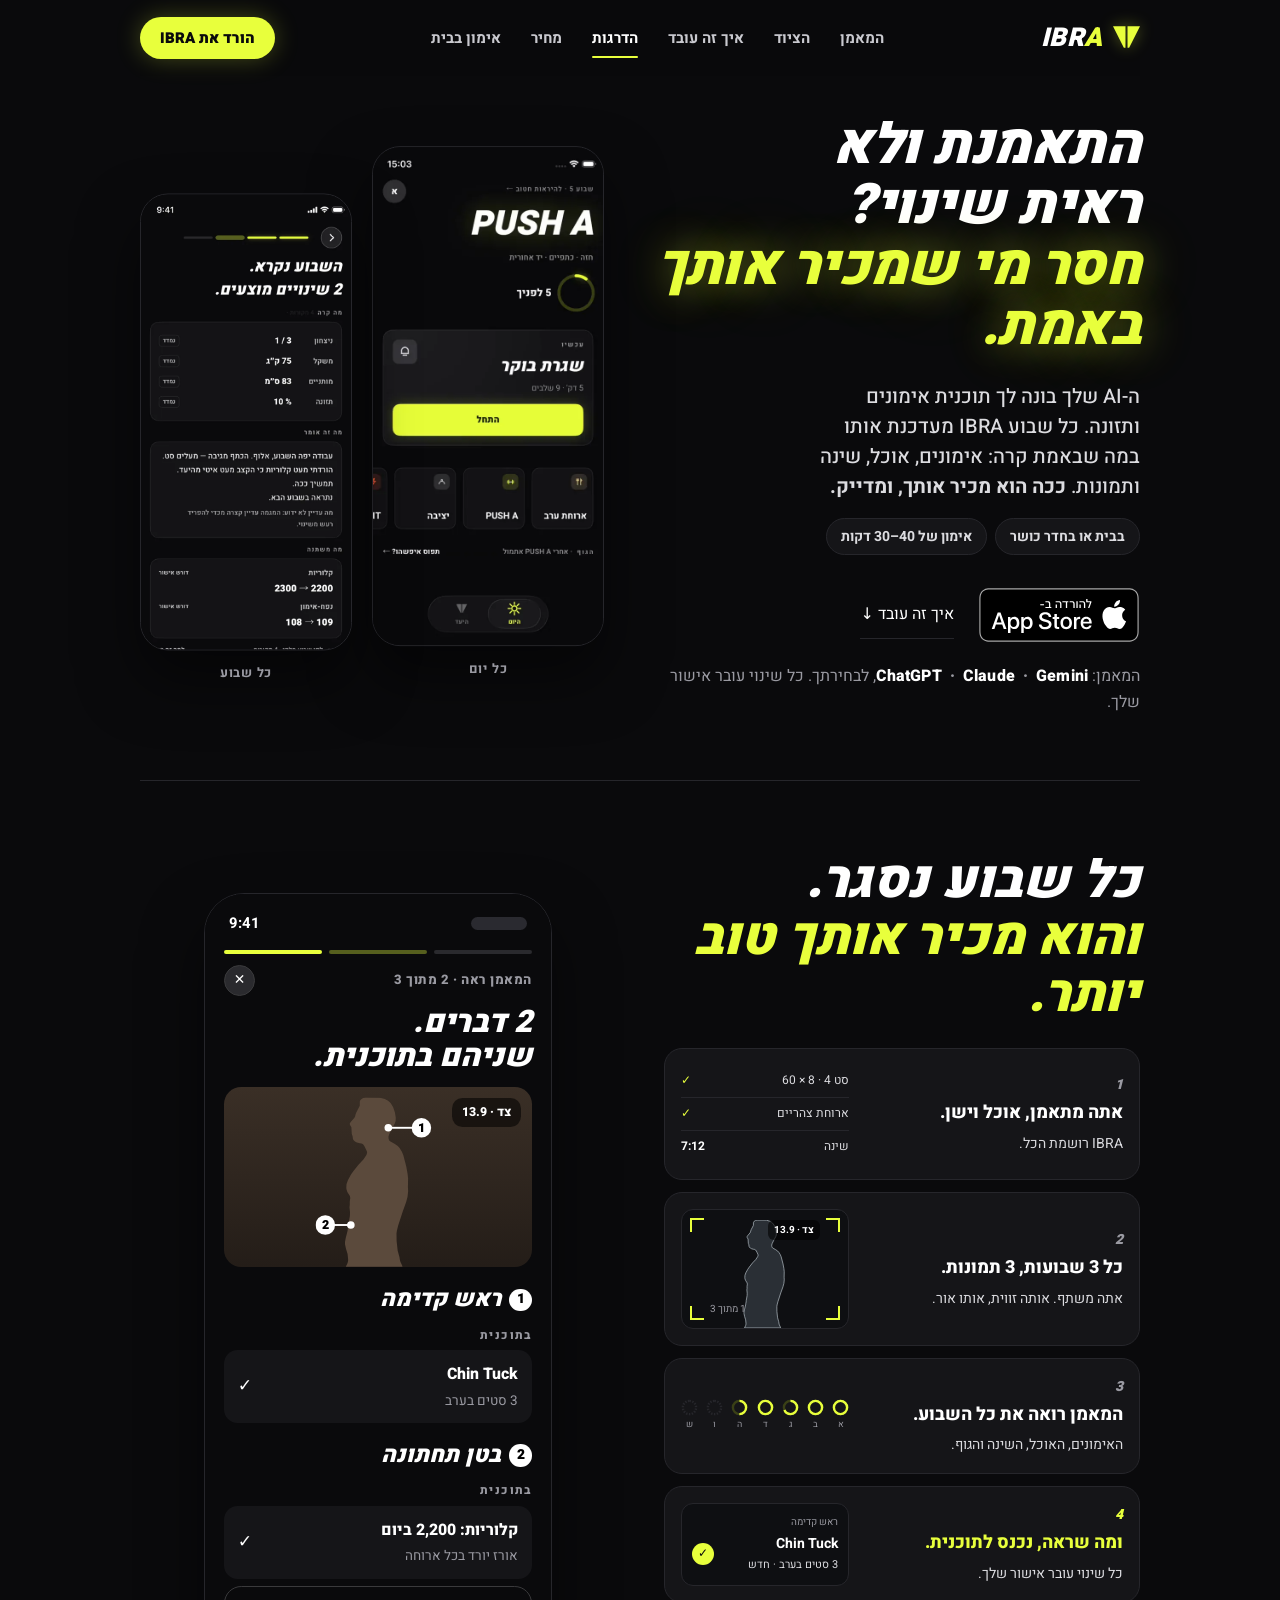
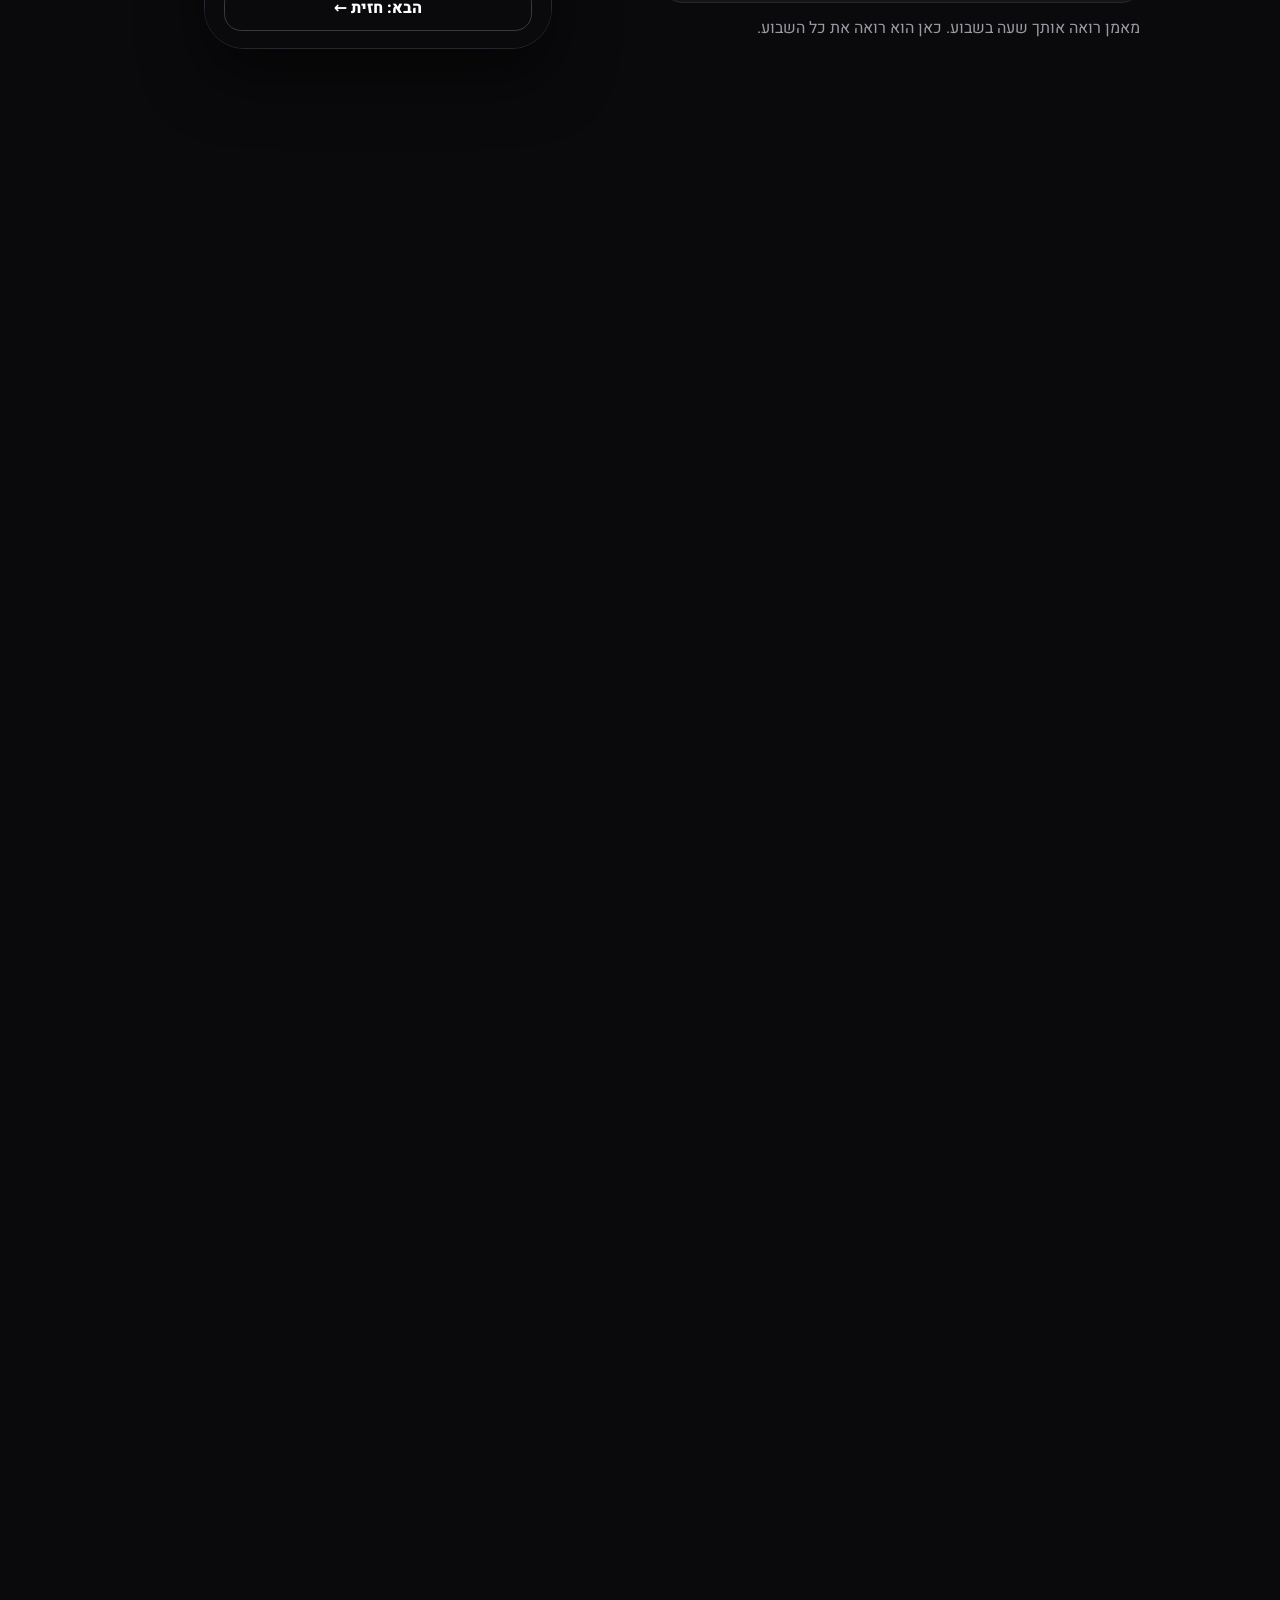
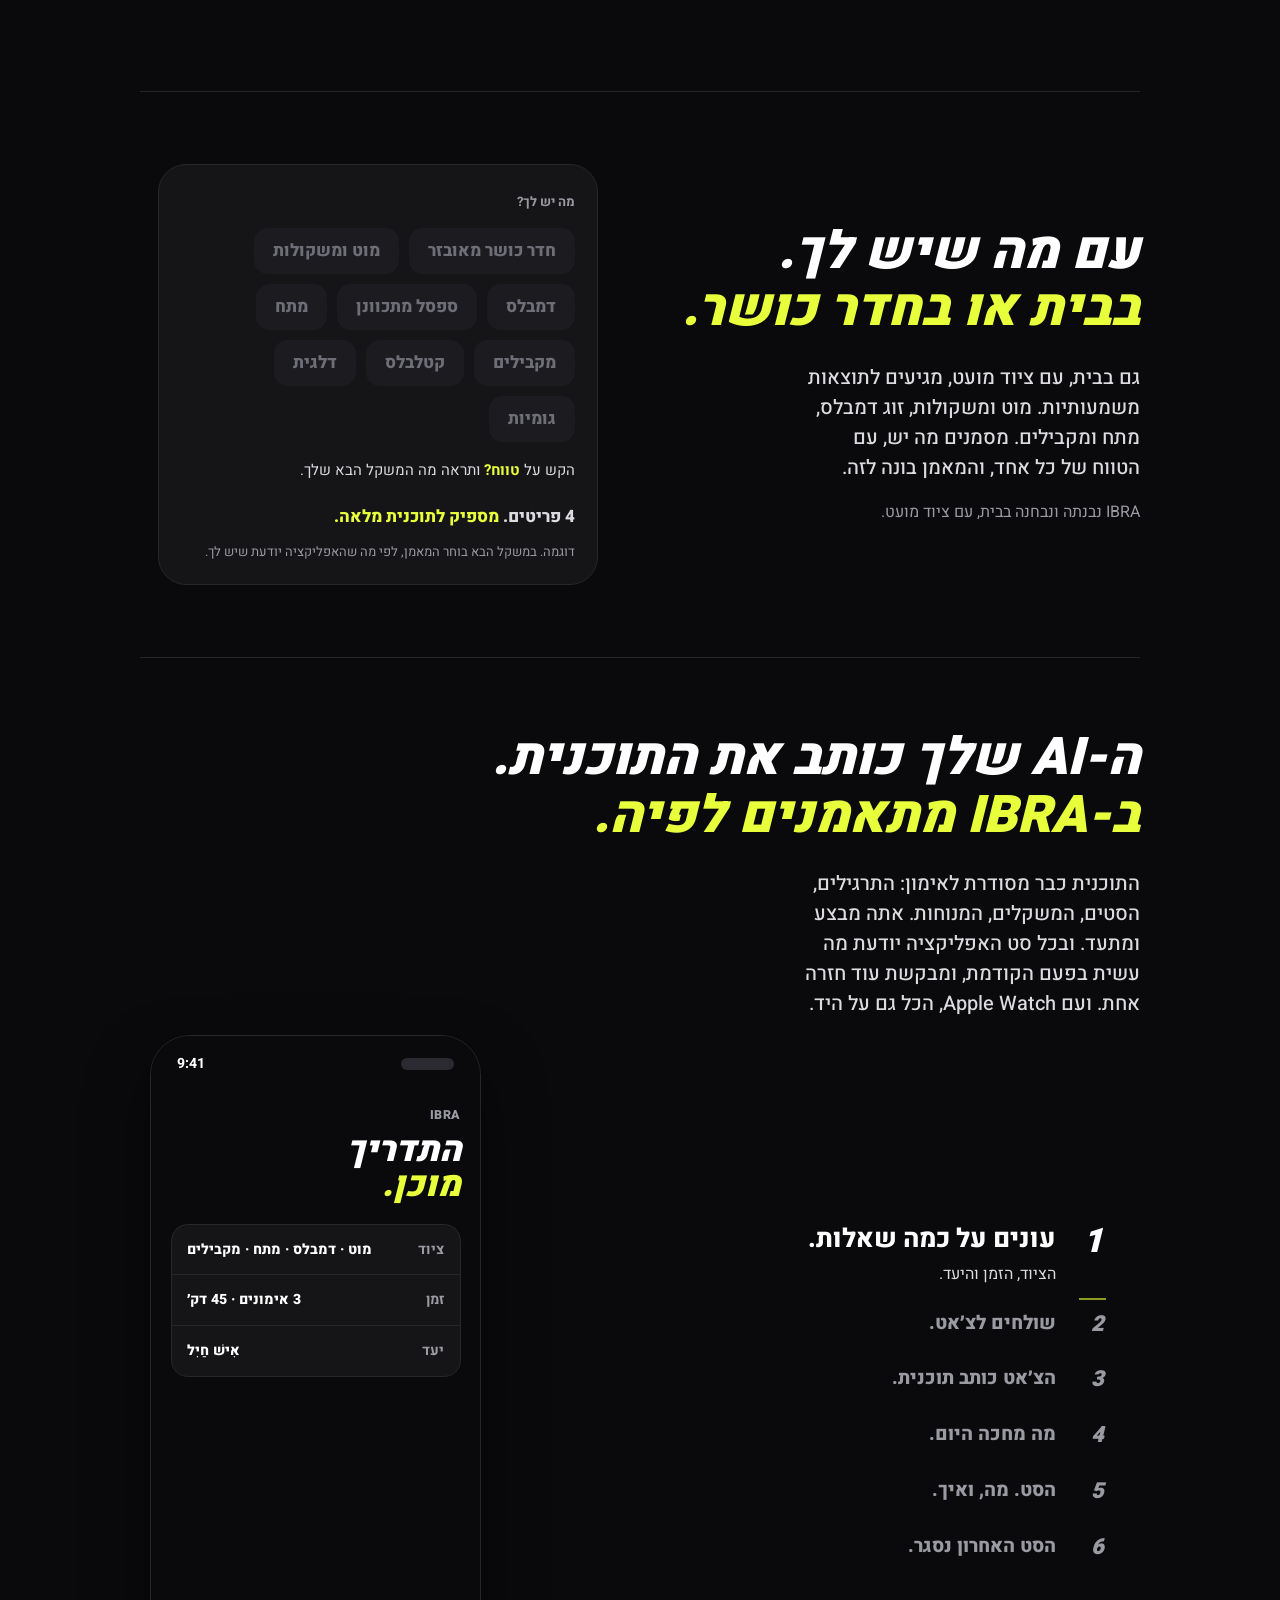
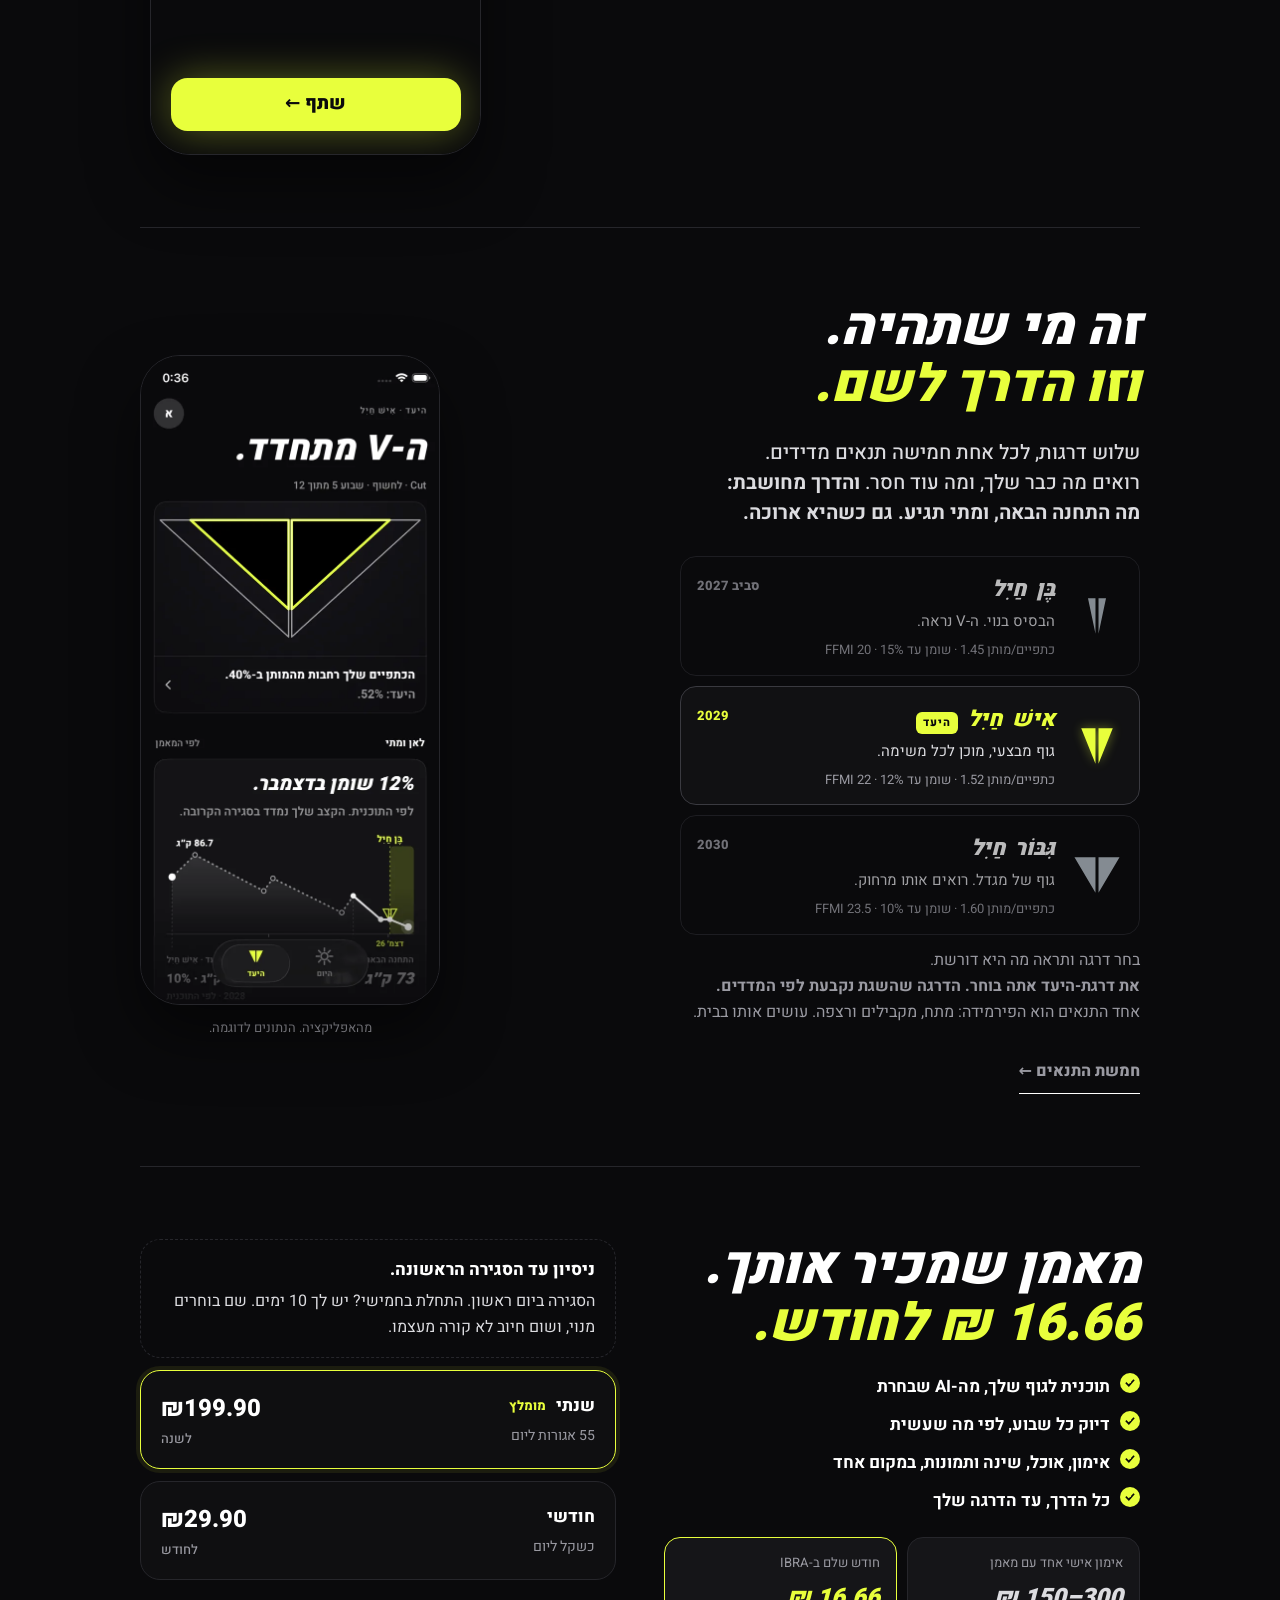
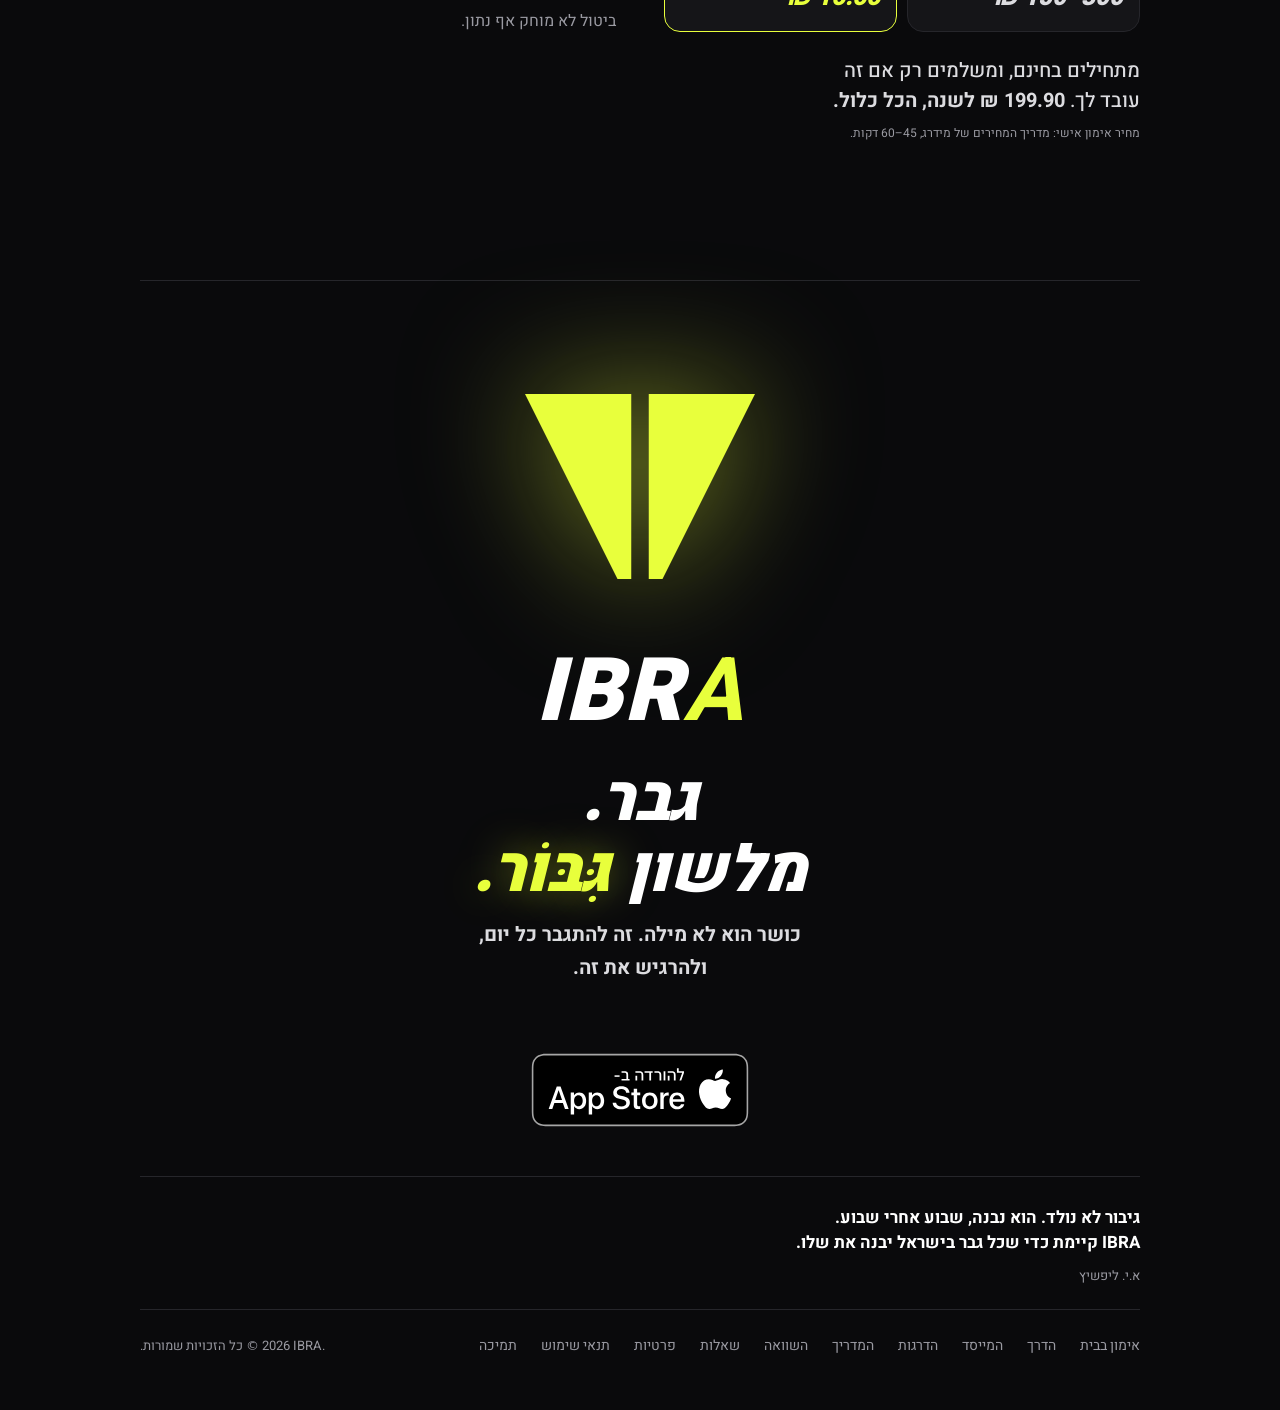
==== commit 79e14139: "מקטע המחיר + דיוק" ====
--- a/index.html
+++ b/index.html
@@ -15,7 +15,7 @@
 <meta property="og:title" content="התאמנת ולא ראית שינוי? חסר מי שמכיר אותך באמת.">
 <meta property="og:description" content="ה-AI שלך בונה תוכנית לגוף שלך, וכל שבוע IBRA מספרת לו מה באמת קרה. יום לדוגמה בלי להירשם.">
 <meta property="og:url" content="https://ibra.fit/">
-<meta property="og:image" content="https://ibra.fit/assets/og-v13.png">
+<meta property="og:image" content="https://ibra.fit/assets/og-v14.png">
 <meta property="og:image:width" content="1200">
 <meta property="og:image:height" content="630">
 <meta property="og:image:alt" content="התאמנת ולא ראית שינוי? חסר מי שמכיר אותך באמת.">
@@ -23,7 +23,7 @@
 <meta property="og:locale" content="he_IL">
 <meta name="theme-color" content="#0A0A0C">
 <link rel="preload" href="/assets/heebo.woff2" as="font" type="font/woff2" crossorigin>
-<link rel="stylesheet" href="/style.css?v=2611011300">
+<link rel="stylesheet" href="/style.css?v=2611011400">
 <script type="application/ld+json">
 {"@context":"https://schema.org","@graph":[
  {"@type":"MobileApplication","@id":"https://ibra.fit/#app","name":"IBRA","alternateName":["איברה","IBRA — גבר. מלשון גִּבּוֹר."],"dateModified":"2026-10-28","url":"https://ibra.fit/","operatingSystem":"iOS 17 ומעלה","applicationCategory":"HealthApplication","inLanguage":"he","description":"אפליקציה שמריצה את תוכנית האימונים והתזונה שה-AI שלך (ChatGPT, Claude או Gemini) כתב: אימון יומי, ארוחות, מדידות, וסגירת-שבוע שאתה משתף עם הצ׳אט שבחרת. בלי חשבון ובלי שרת.","author":{"@id":"https://ibra.fit/#org"},"offers":[{"@type":"Offer","name":"שנתי","price":"199.90","priceCurrency":"ILS","description":"מנוי שנתי. ניסיון עד סגירת השבוע הראשונה. צ׳אט ה-AI שהמשתמש בוחר נפרד."},{"@type":"Offer","name":"חודשי","price":"29.90","priceCurrency":"ILS","description":"מנוי חודשי. ניסיון עד סגירת השבוע הראשונה. צ׳אט ה-AI שהמשתמש בוחר נפרד."}]},
@@ -44,7 +44,7 @@
 <header class="hero">
   <div>
     <h1>התאמנת ולא ראית שינוי?<br><em>חסר מי שמכיר אותך באמת.</em></h1>
-    <p class="lede">ה-AI שלך בונה לך תוכנית אימונים ותזונה. כל שבוע IBRA מעדכנת אותו במה שבאמת קרה: אימונים, אוכל, שינה ותמונות. <b>ככה הוא מכיר אותך, ומתקן.</b></p>
+    <p class="lede">ה-AI שלך בונה לך תוכנית אימונים ותזונה. כל שבוע IBRA מעדכנת אותו במה שבאמת קרה: אימונים, אוכל, שינה ותמונות. <b>ככה הוא מכיר אותך, ומדייק.</b></p>
     <p class="chips"><span>בבית או בחדר כושר</span><span>אימון של <bdi dir="ltr">30–40</bdi> דקות</span></p>
     <div class="cta">
       <span class="badges"><a class="badge" href="https://apps.apple.com/il/app/ibra/id6794155896"><img src="/assets/appstore-he.svg" width="162" height="56" alt="הורד ב-App Store"></a><a class="badge play" href="#" hidden><img src="/assets/googleplay-he.png" width="188" height="56" alt="הורד ב-Google Play"></a></span>
@@ -243,8 +243,16 @@
 <section id="price">
   <div class="see">
     <div>
-      <h2>16.66 ₪ לחודש.<br><em>פחות מאימון אחד עם מאמן.</em></h2>
-      <p class="lede">בתשלום שנתי. ניסיון עד סגירת השבוע הראשונה, ואחר כך מנוי שנתי או חודשי. הכל כלול.</p>
+      <h2>מאמן שמכיר אותך.<br><em>16.66 ₪ לחודש.</em></h2>
+      <ul class="incl">
+        <li>תוכנית לגוף שלך, מה-AI שבחרת</li>
+        <li>דיוק כל שבוע, לפי מה שעשית</li>
+        <li>אימון, אוכל, שינה ותמונות, במקום אחד</li>
+        <li>כל הדרך, עד הדרגה שלך</li>
+      </ul>
+      <div class="vsone"><div><small>אימון אישי אחד עם מאמן</small><b><bdi dir="ltr">150–300</bdi> ₪</b></div><div class="us"><small>חודש שלם ב-IBRA</small><b>16.66 ₪</b></div></div>
+      <p class="lede">מתחילים בחינם, ומשלמים רק אם זה עובד לך. <b>199.90 ₪ לשנה, הכל כלול.</b></p>
+      <p class="src">מחיר אימון אישי: מדריך המחירים של מידרג, 45–60 דקות.</p>
     </div>
     <div class="plans">
       <div class="free"><b>ניסיון עד הסגירה הראשונה.</b><span>הסגירה ביום ראשון. התחלת בחמישי? יש לך 10 ימים. שם בוחרים מנוי, ושום חיוב לא קורה מעצמו.</span></div>
--- a/style.css
+++ b/style.css
@@ -1158,3 +1158,14 @@
 .roadrec .tap.go{animation:rtap .7s ease-out}
 @keyframes rtap{0%{opacity:.9;transform:scale(.4)}100%{opacity:0;transform:scale(1.4)}}
 @media (max-width:420px){.roadrec{width:260px}}
+
+.incl{list-style:none;margin:20px 0 0;padding:0;display:flex;flex-direction:column;gap:10px}
+.incl li{position:relative;padding-inline-start:30px;font-size:17px;font-weight:700;color:var(--ink)}
+.incl li:before{content:"✓";position:absolute;inset-inline-start:0;top:0;width:20px;height:20px;border-radius:50%;background:var(--lime);color:#0A0A0C;font-size:12px;font-weight:900;display:grid;place-items:center}
+.vsone{display:flex;gap:10px;margin-top:22px;max-width:480px}
+.vsone>div{flex:1;border:1px solid var(--line);border-radius:16px;padding:14px 16px;background:var(--card)}
+.vsone small{display:block;font-size:13px;color:var(--muted)}.vsone b{display:block;font-size:28px;font-weight:900;font-style:italic;color:var(--ink2);margin-top:4px}
+.vsone .us{border-color:var(--lime)}.vsone .us b{color:var(--lime)}
+.src{font-size:12px;color:var(--muted);margin-top:8px}
+.incl li:before{content:"";background:var(--lime) url("data:image/svg+xml,%3Csvg xmlns='http://www.w3.org/2000/svg' viewBox='0 0 24 24'%3E%3Cpath d='M6 12.5l4 4 8-9' fill='none' stroke='%230A0A0C' stroke-width='3' stroke-linecap='square'/%3E%3C/svg%3E") center/14px no-repeat}
+.vsone b{font-size:24px;white-space:nowrap}
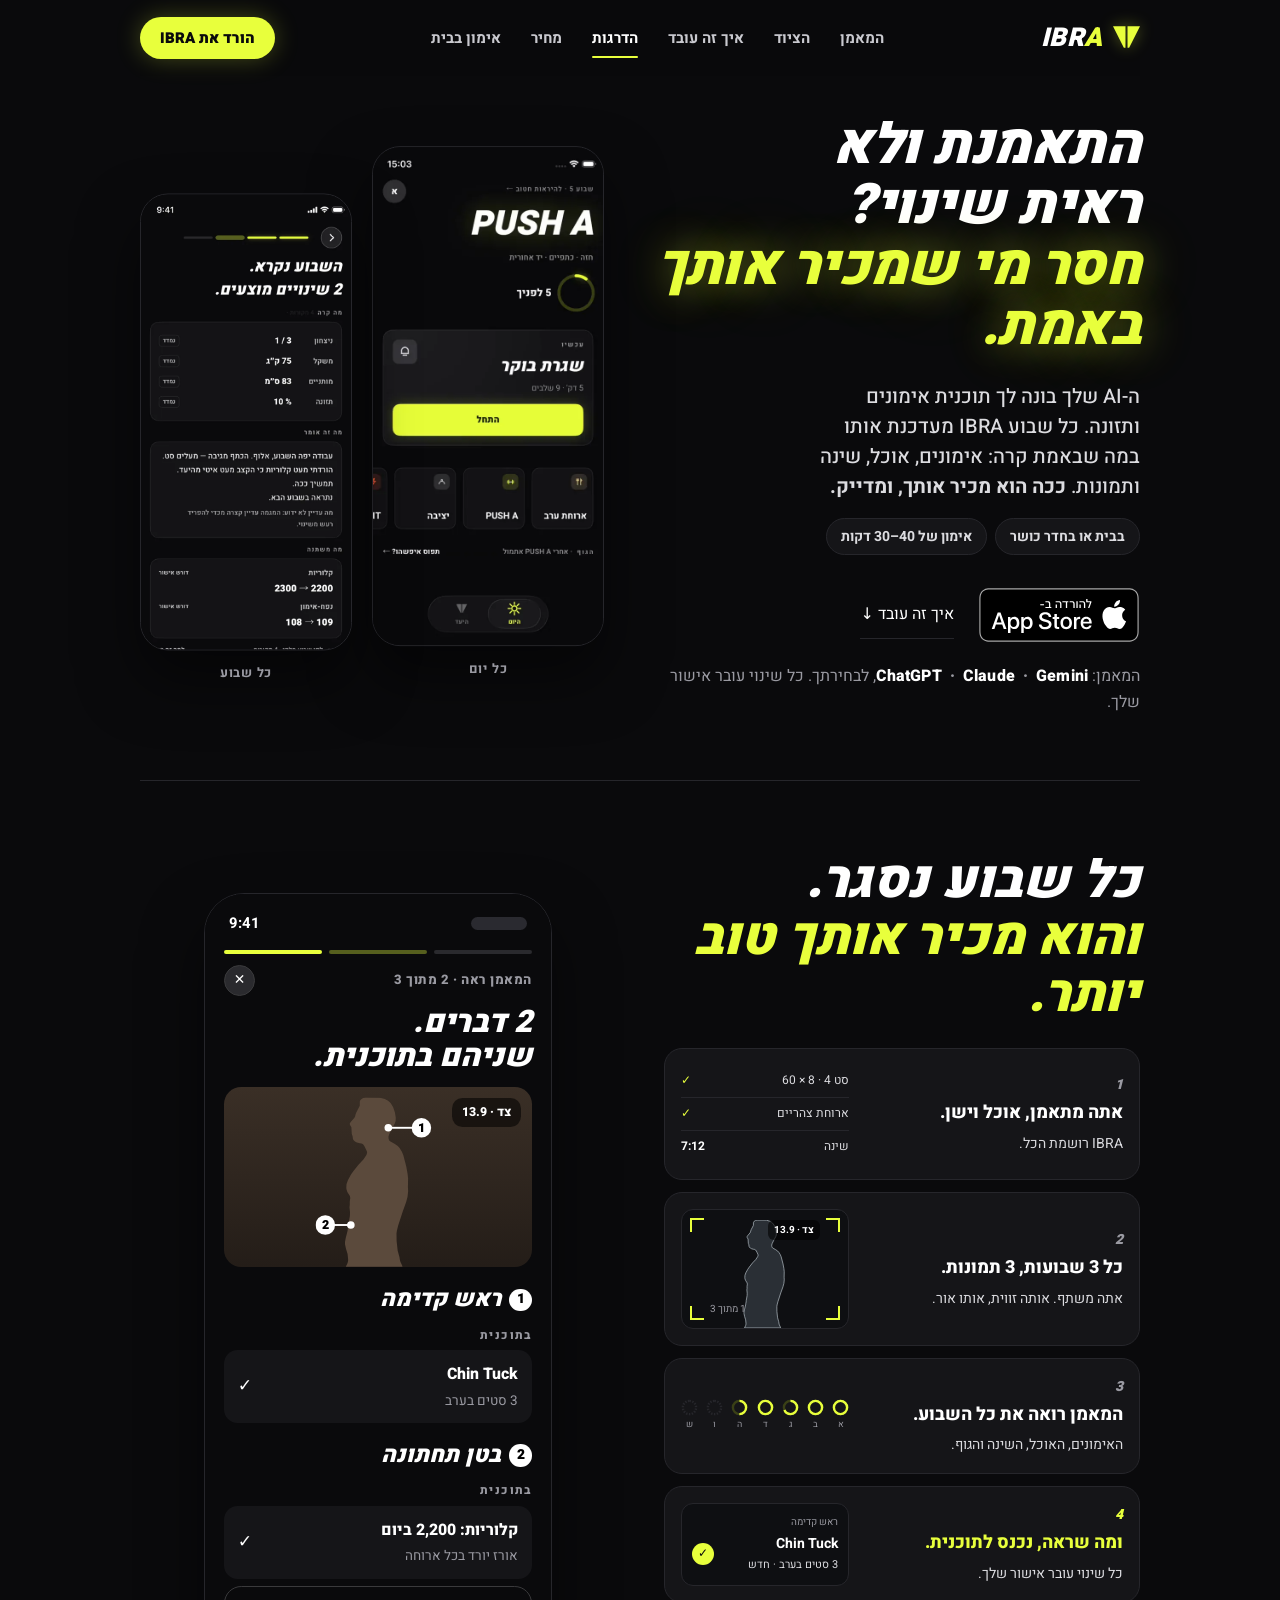
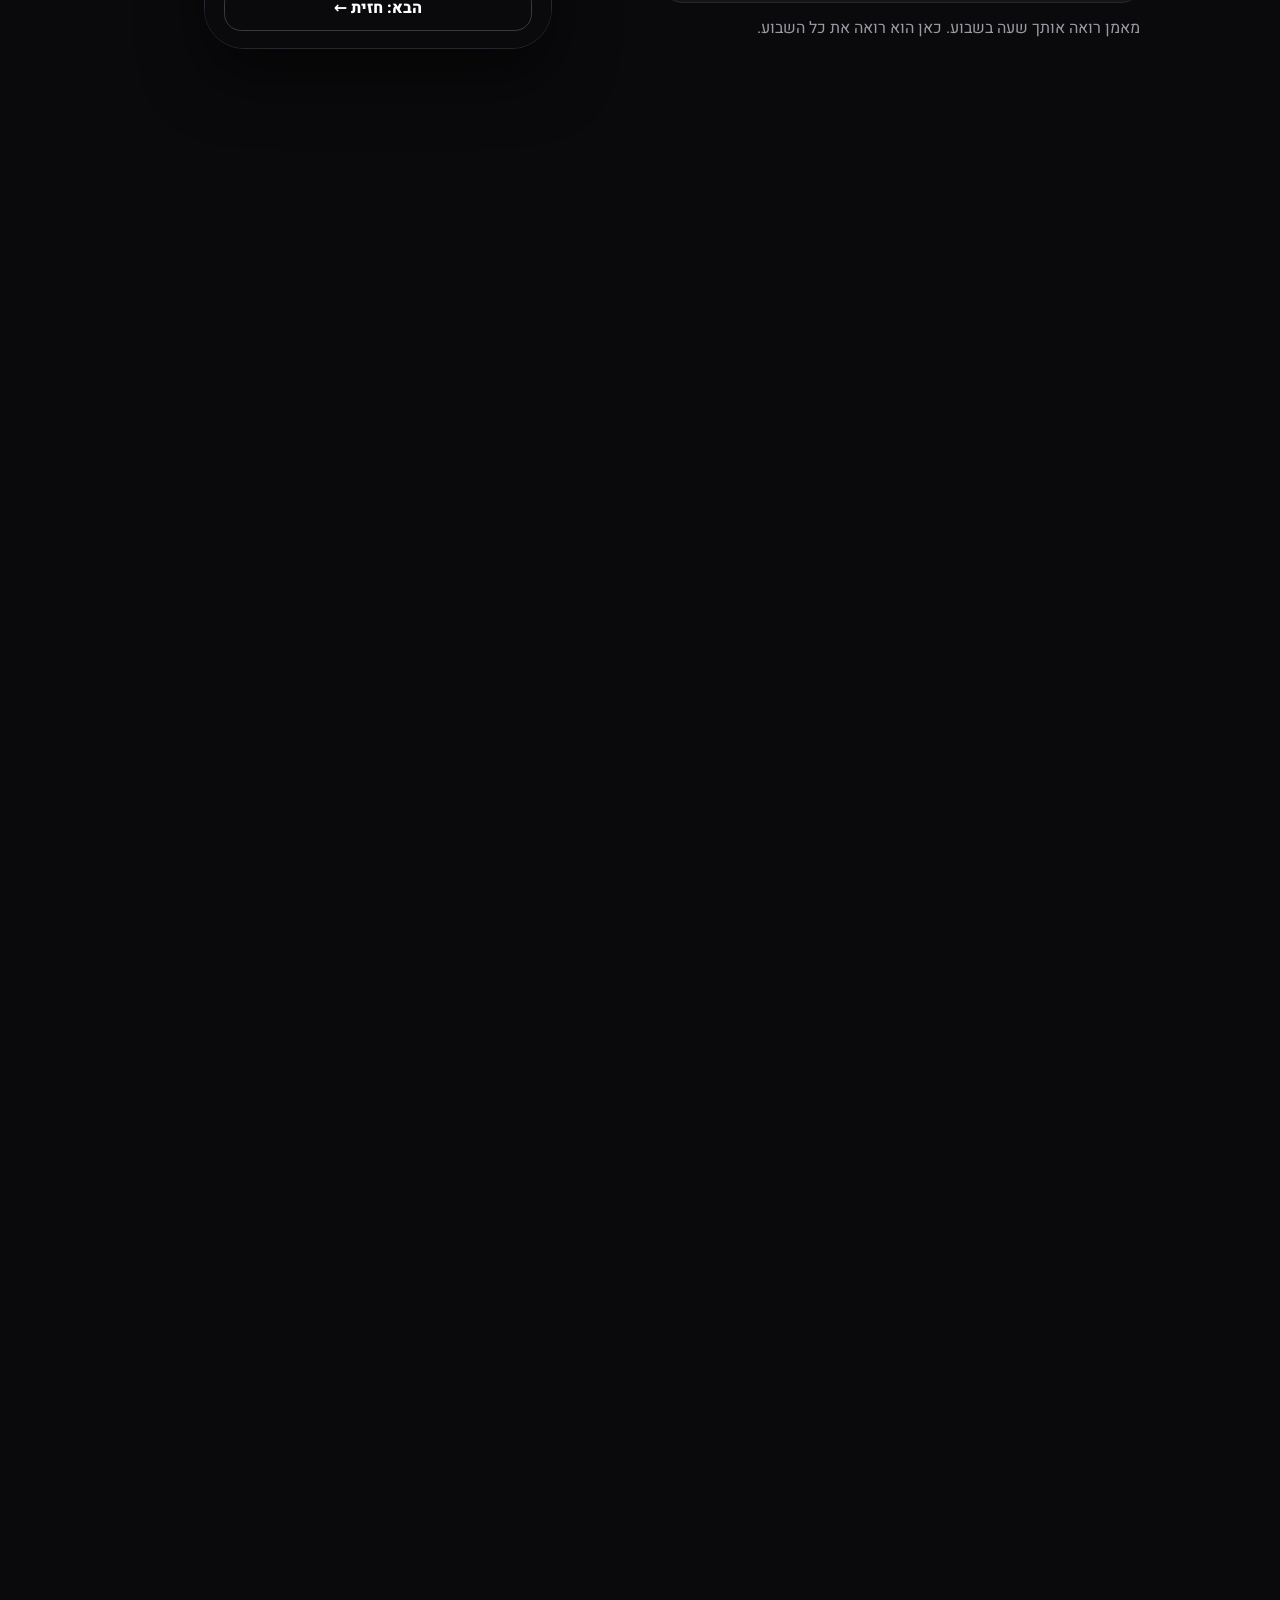
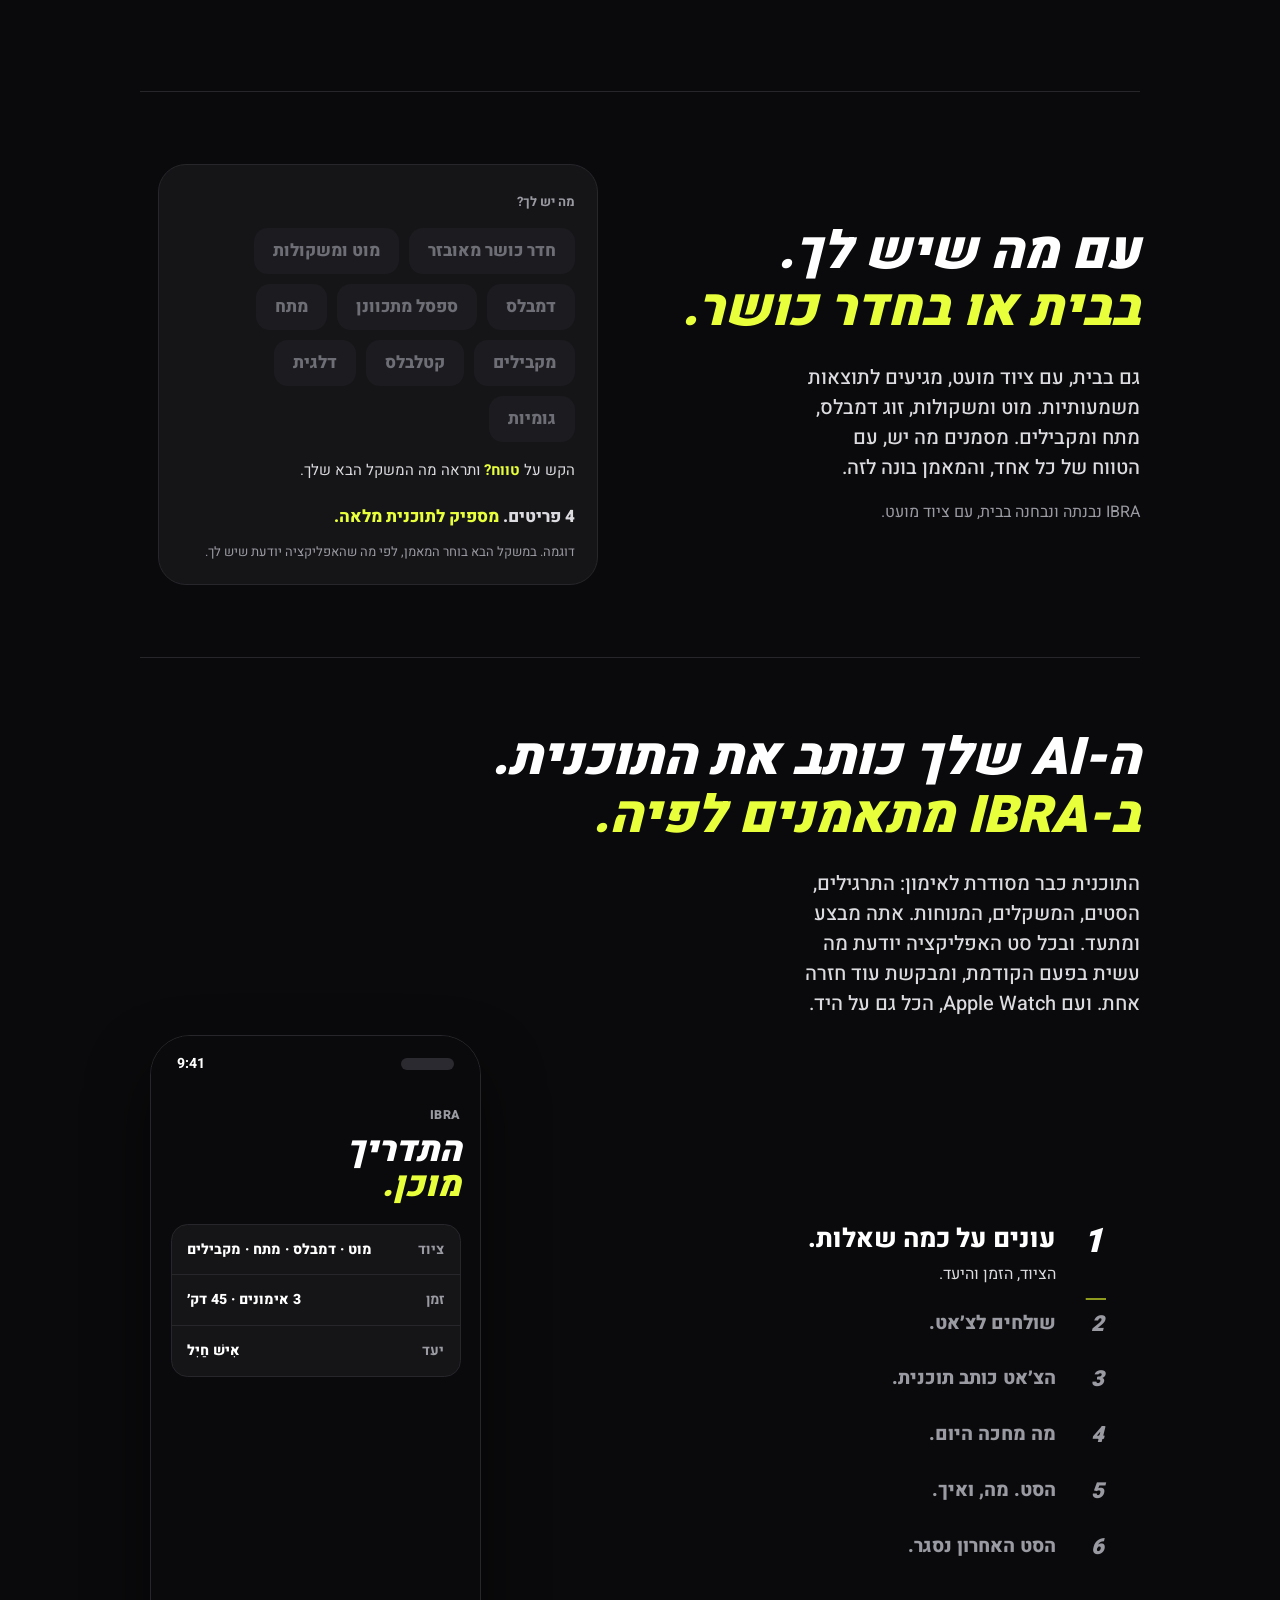
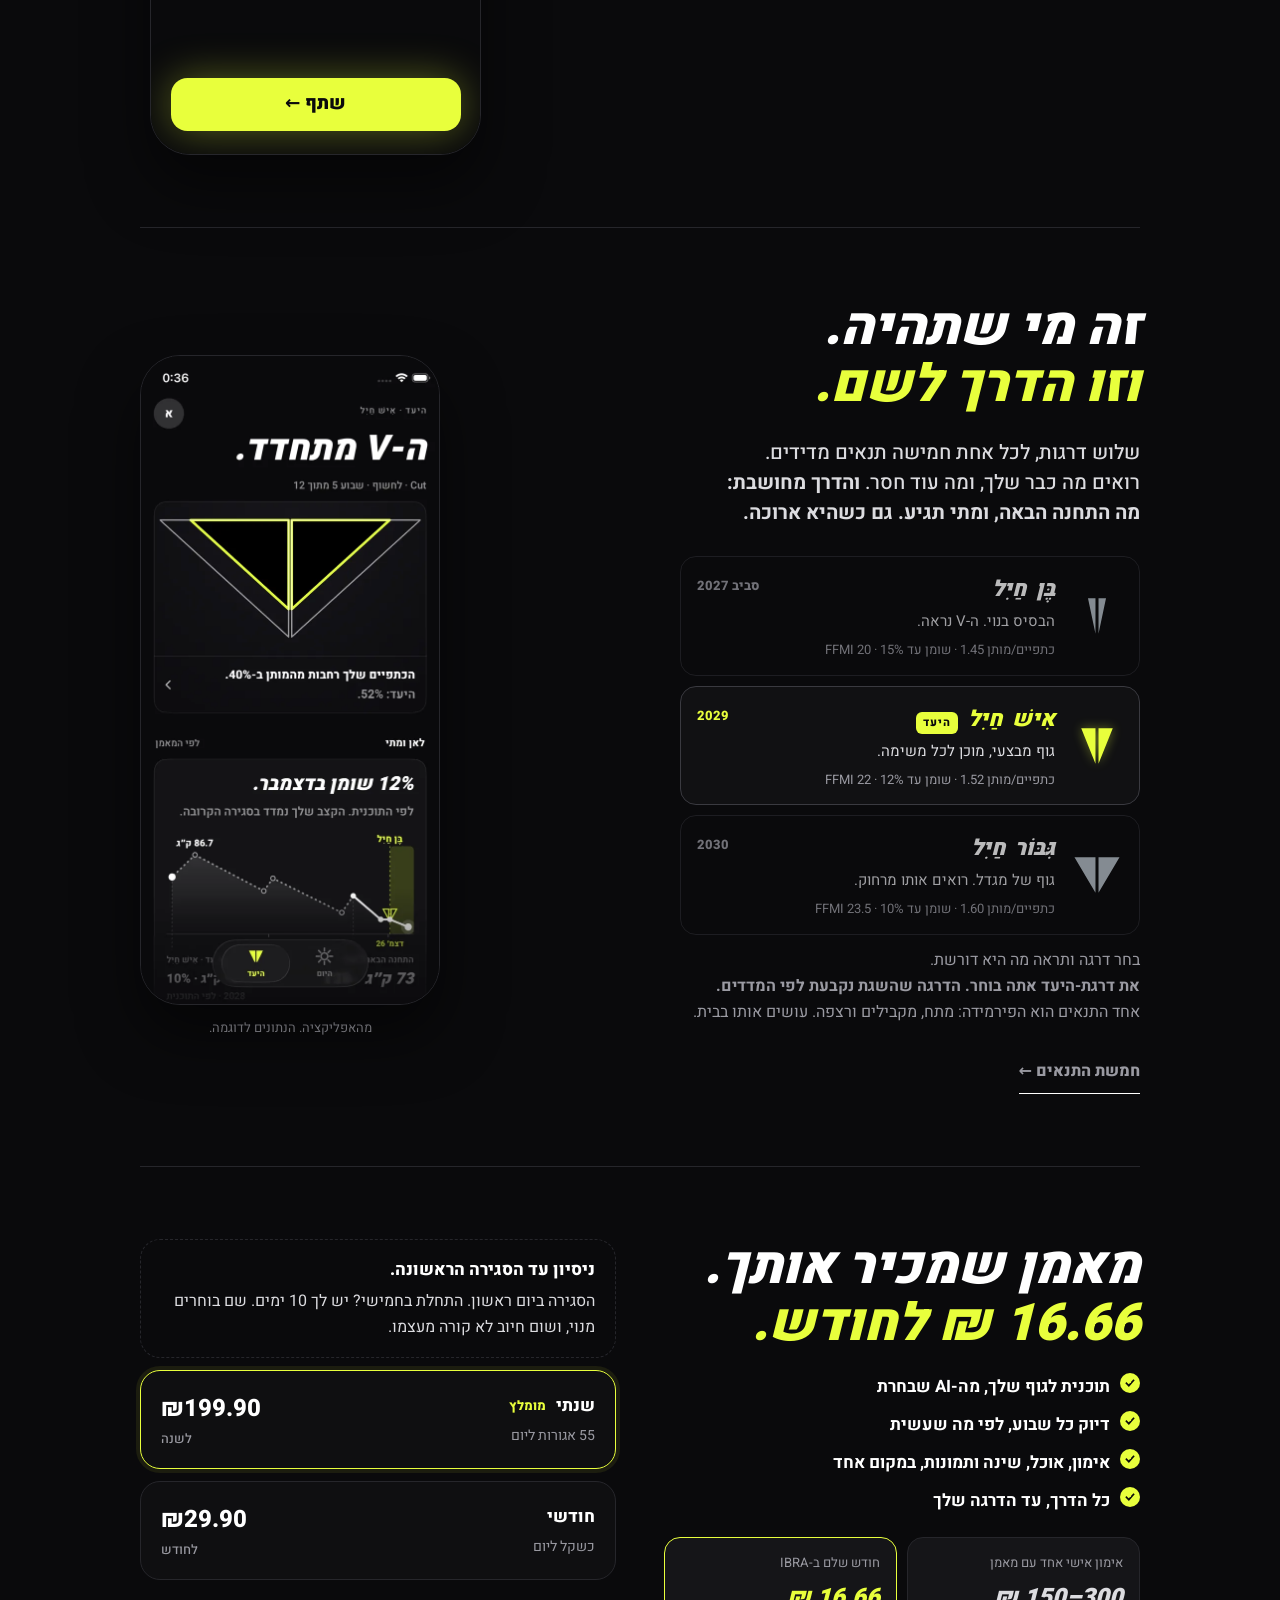
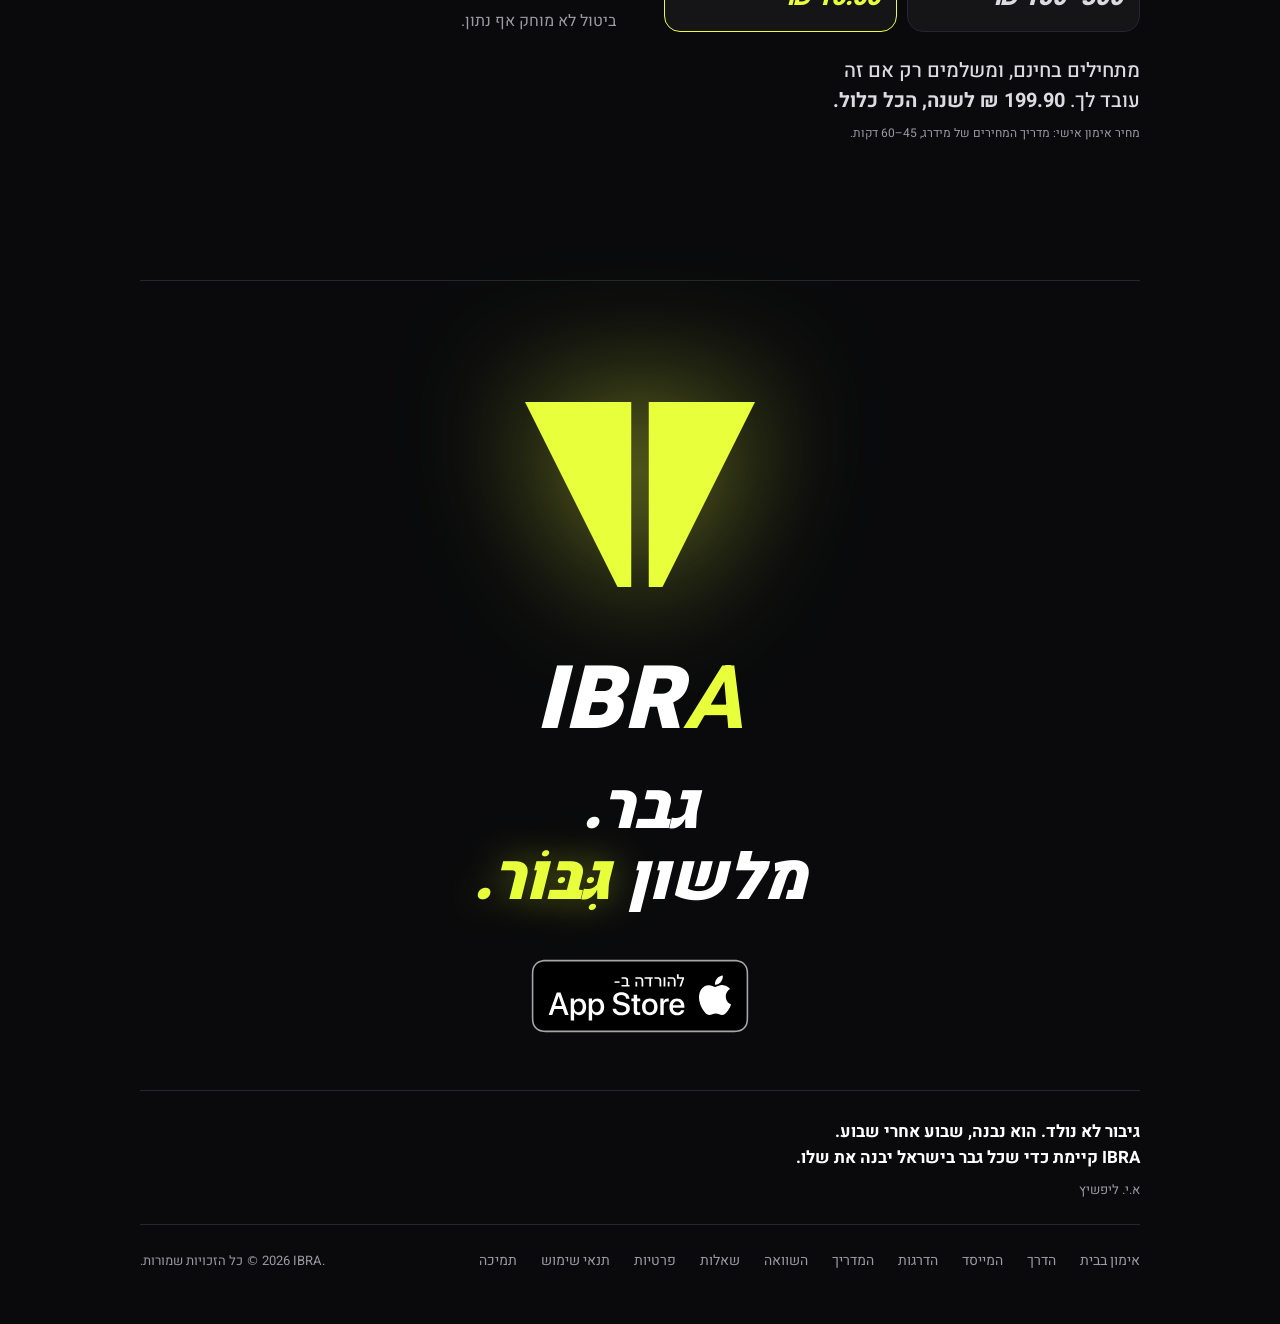
==== commit ed73bcf6: "כושר הוא לא מילה ⇒ הדרך" ====
--- a/index.html
+++ b/index.html
@@ -267,7 +267,6 @@
   <svg class="splash" viewBox="0 0 120 120" aria-hidden="true"><path d="M14,26 L56.5,26 L56.5,100 L51,100 Z M63.5,26 L106,26 L69,100 L63.5,100 Z"/></svg>
   <div class="wordmark" aria-hidden="true">IBR<b>A</b></div>
   <h2>גבר.<br>מלשון <em>גִּבּוֹר.</em></h2>
-  <p class="pledge">כושר הוא לא מילה. זה להתגבר כל יום, ולהרגיש את זה.</p>
   <span class="badges"><a class="badge" href="https://apps.apple.com/il/app/ibra/id6794155896"><img src="/assets/appstore-he.svg" width="162" height="56" alt="הורד ב-App Store"></a><a class="badge play" href="#" hidden><img src="/assets/googleplay-he.png" width="188" height="56" alt="הורד ב-Google Play"></a></span>
 </section>
 
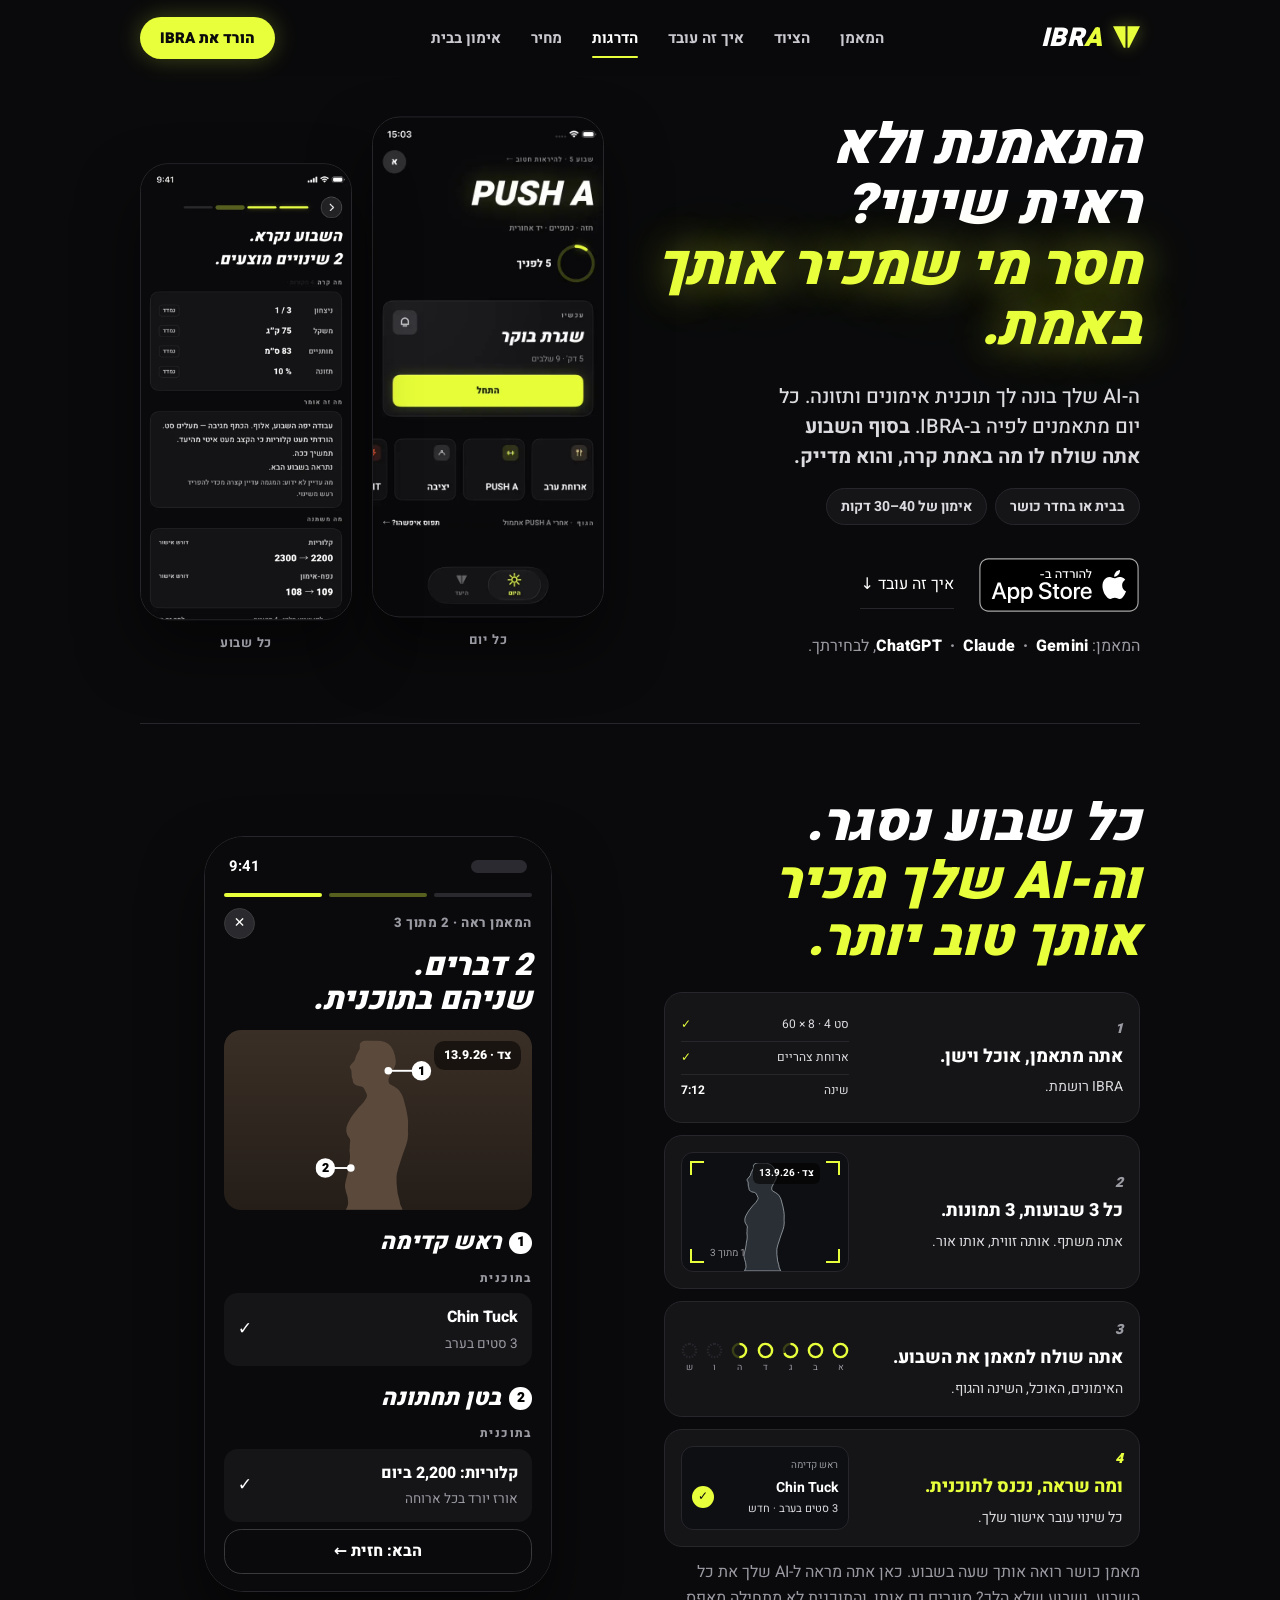
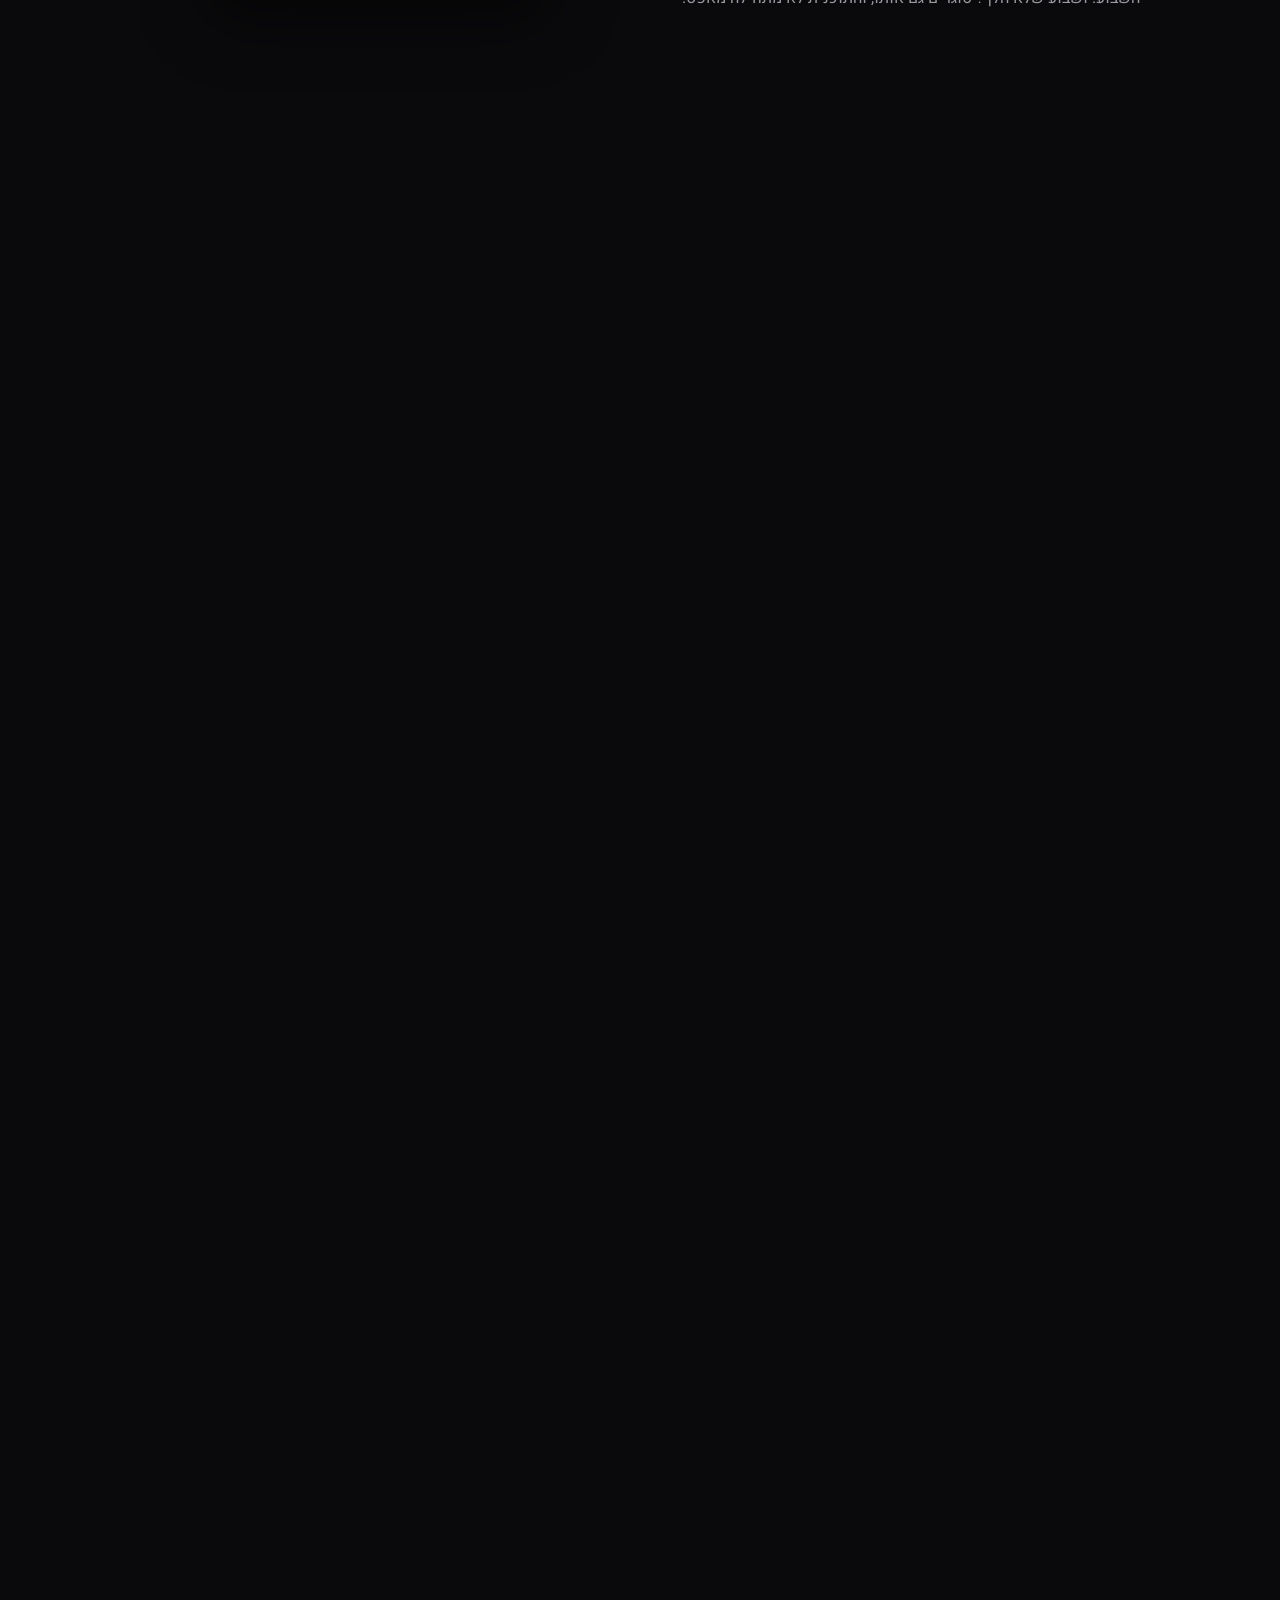
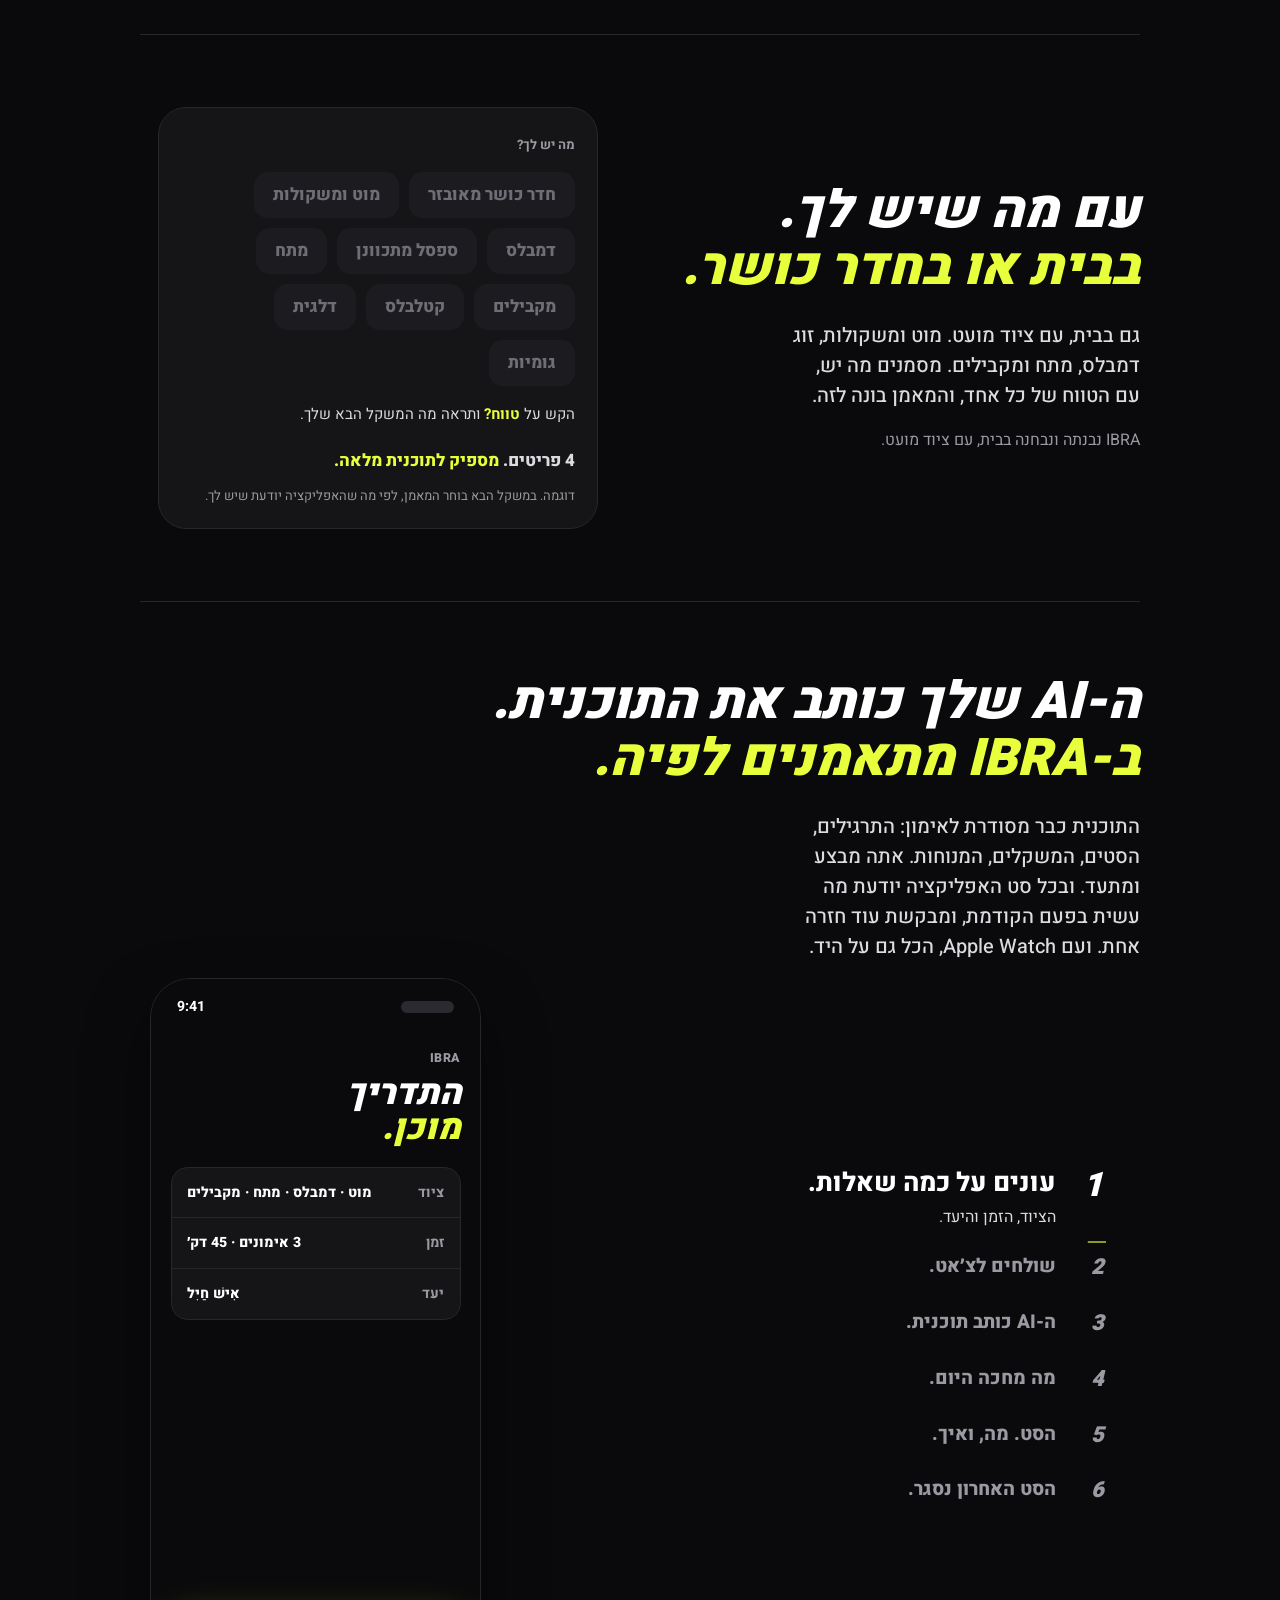
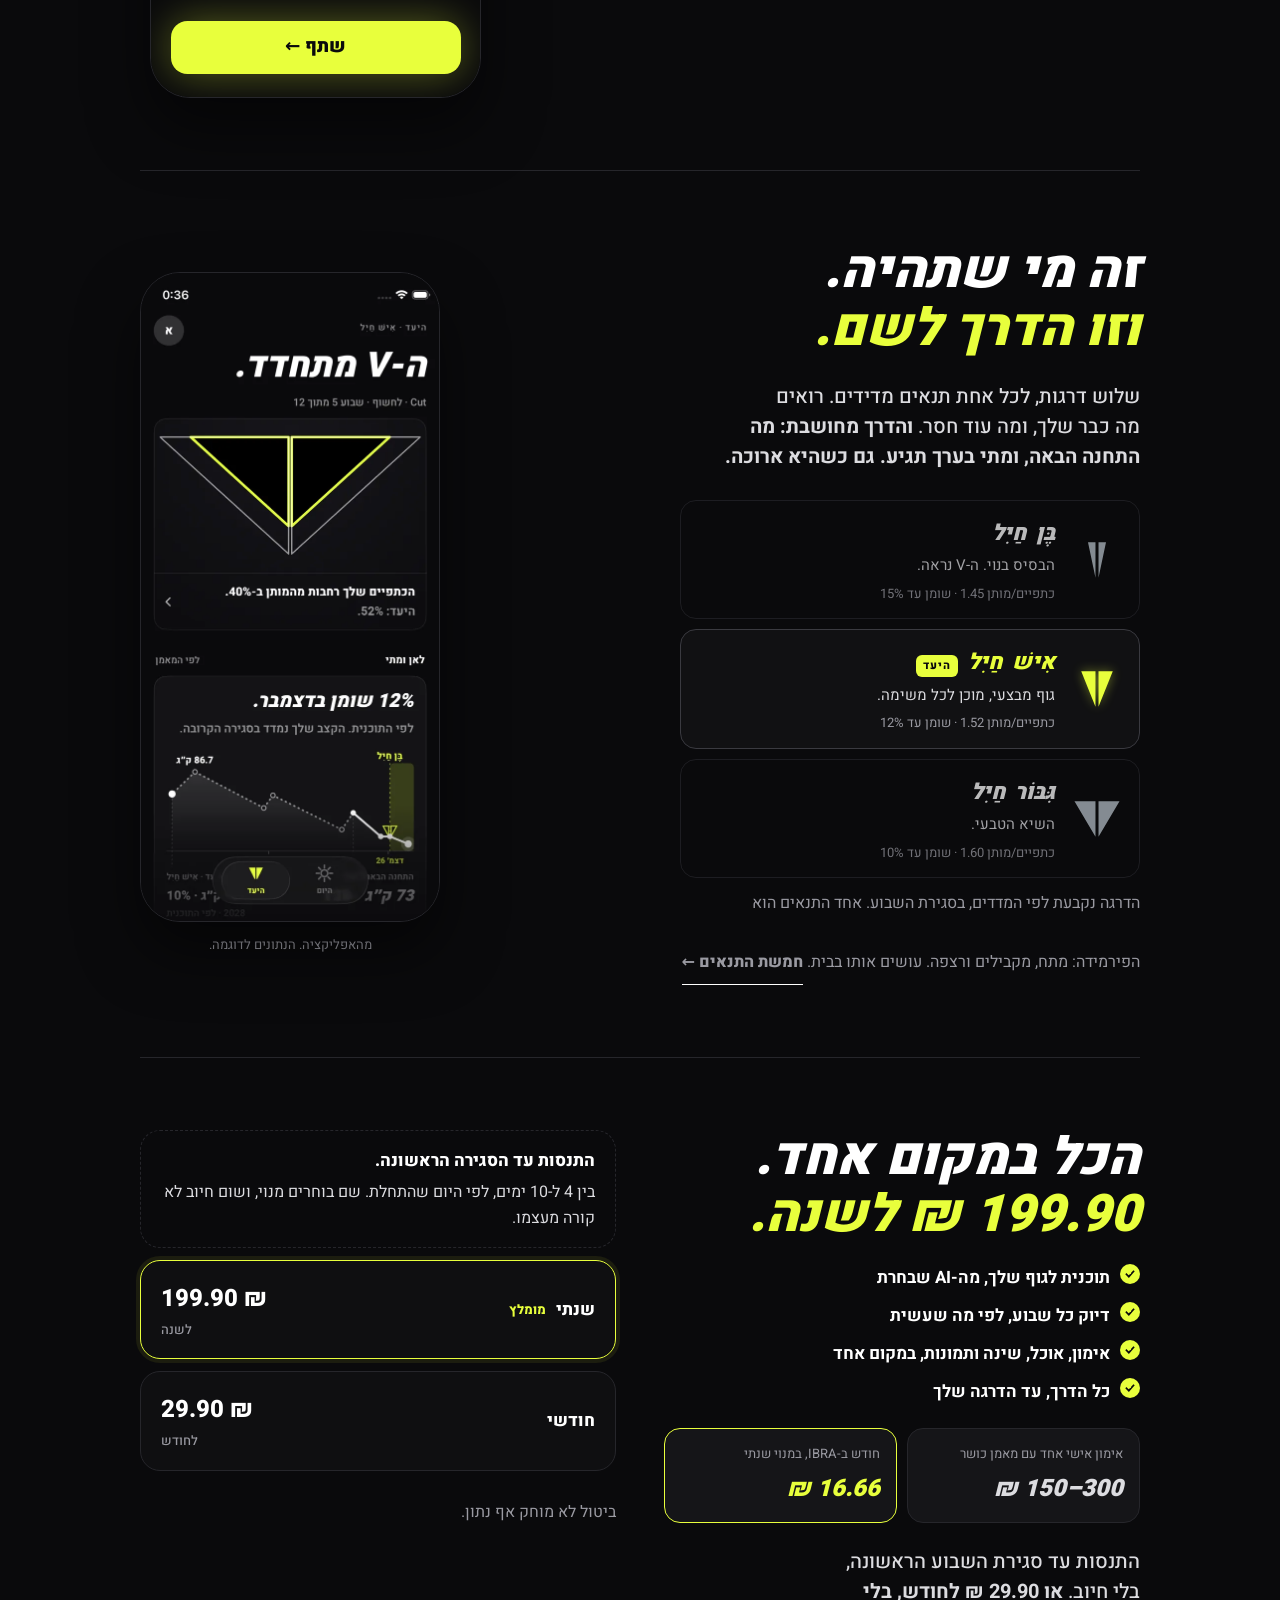
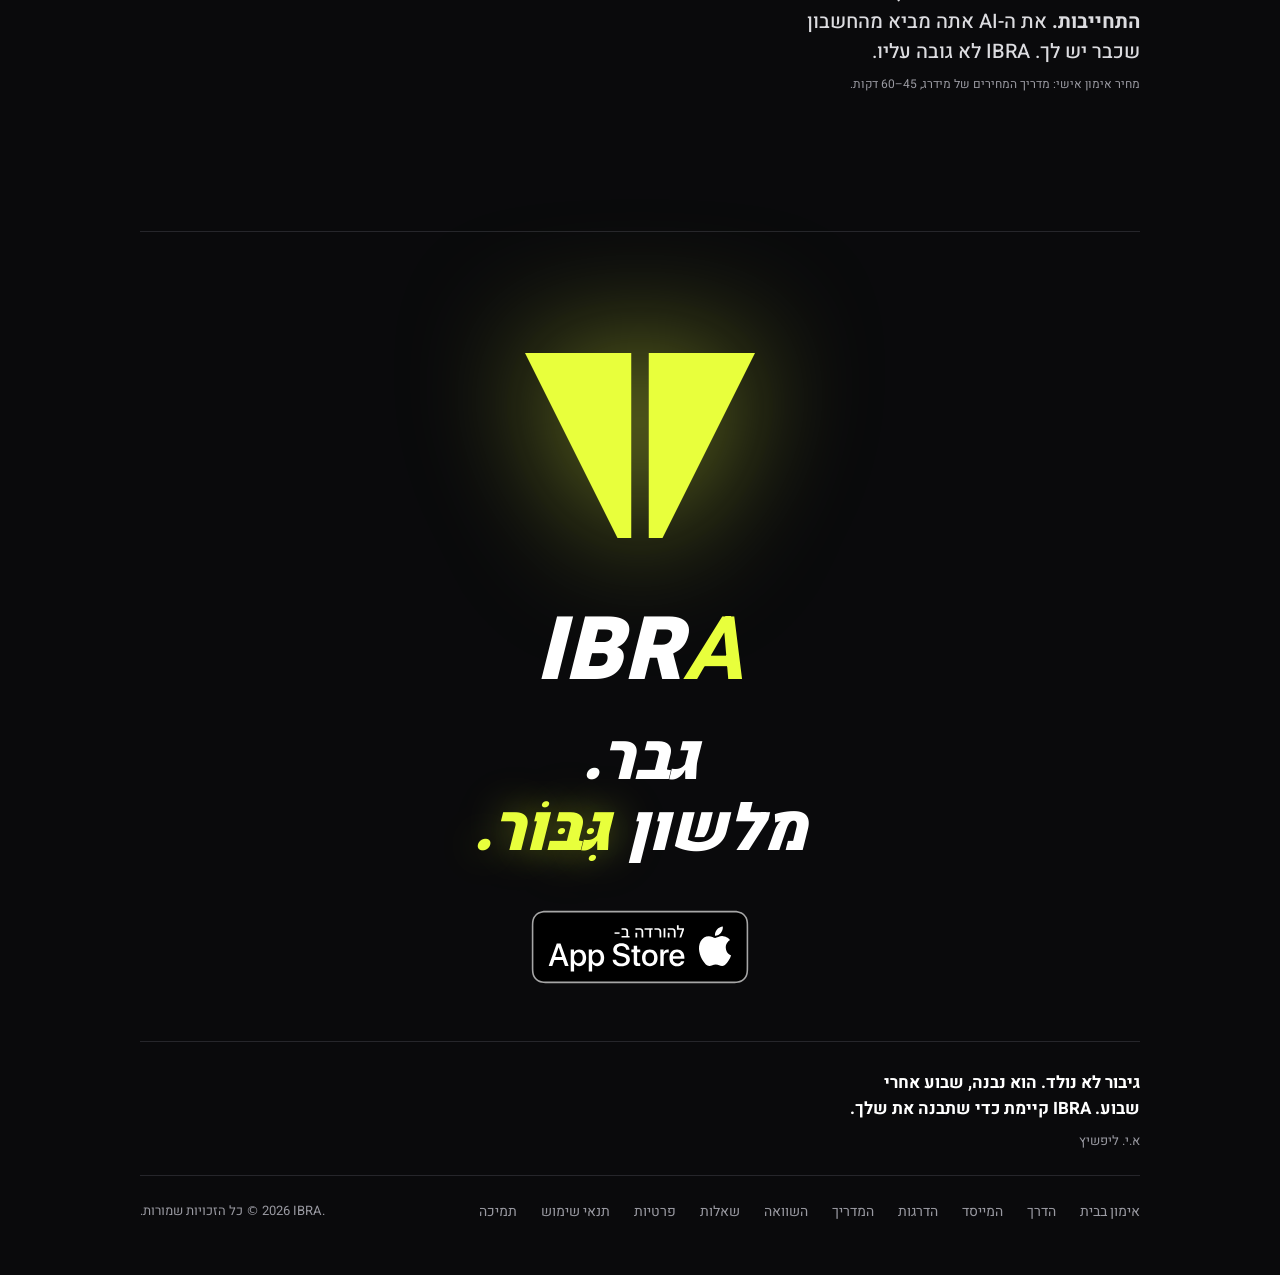
==== commit e99e04c8: "דף-הבית: התנסות, סולם במובייל, הירו קצר" ====
--- a/index.html
+++ b/index.html
@@ -23,7 +23,7 @@
 <meta property="og:locale" content="he_IL">
 <meta name="theme-color" content="#0A0A0C">
 <link rel="preload" href="/assets/heebo.woff2" as="font" type="font/woff2" crossorigin>
-<link rel="stylesheet" href="/style.css?v=2611011400">
+<link rel="stylesheet" href="/style.css?v=2611011800">
 <script type="application/ld+json">
 {"@context":"https://schema.org","@graph":[
  {"@type":"MobileApplication","@id":"https://ibra.fit/#app","name":"IBRA","alternateName":["איברה","IBRA — גבר. מלשון גִּבּוֹר."],"dateModified":"2026-10-28","url":"https://ibra.fit/","operatingSystem":"iOS 17 ומעלה","applicationCategory":"HealthApplication","inLanguage":"he","description":"אפליקציה שמריצה את תוכנית האימונים והתזונה שה-AI שלך (ChatGPT, Claude או Gemini) כתב: אימון יומי, ארוחות, מדידות, וסגירת-שבוע שאתה משתף עם הצ׳אט שבחרת. בלי חשבון ובלי שרת.","author":{"@id":"https://ibra.fit/#org"},"offers":[{"@type":"Offer","name":"שנתי","price":"199.90","priceCurrency":"ILS","description":"מנוי שנתי. ניסיון עד סגירת השבוע הראשונה. צ׳אט ה-AI שהמשתמש בוחר נפרד."},{"@type":"Offer","name":"חודשי","price":"29.90","priceCurrency":"ILS","description":"מנוי חודשי. ניסיון עד סגירת השבוע הראשונה. צ׳אט ה-AI שהמשתמש בוחר נפרד."}]},
@@ -34,7 +34,7 @@
 <body class="site">
 <div class="wrap">
 <nav aria-label="ראשי">
-  <a class="brand" href="/">IBR<b>A</b></a>
+  <a class="brand" href="/" aria-label="IBRA">IBR<b>A</b></a>
   <ul><li><a href="#close">המאמן</a></li><li><a href="#gear">הציוד</a></li><li><a href="#how">איך זה עובד</a></li><li><a href="#rank">הדרגות</a></li><li><a href="#price">מחיר</a></li><li><a href="/home-gym">אימון בבית</a></li></ul>
   <a class="get" href="https://apps.apple.com/il/app/ibra/id6794155896">הורד את IBRA</a>
   <span class="badges"><a class="badge sm" href="https://apps.apple.com/il/app/ibra/id6794155896"><img src="/assets/appstore-he.svg" width="116" height="40" alt="הורד ב-App Store"></a><a class="badge sm play" href="#" hidden><img src="/assets/googleplay-he.png" width="134" height="40" alt="הורד ב-Google Play"></a></span>
@@ -44,13 +44,13 @@
 <header class="hero">
   <div>
     <h1>התאמנת ולא ראית שינוי?<br><em>חסר מי שמכיר אותך באמת.</em></h1>
-    <p class="lede">ה-AI שלך בונה לך תוכנית אימונים ותזונה. כל שבוע IBRA מעדכנת אותו במה שבאמת קרה: אימונים, אוכל, שינה ותמונות. <b>ככה הוא מכיר אותך, ומדייק.</b></p>
+    <p class="lede">ה-AI שלך בונה לך תוכנית אימונים ותזונה. כל יום מתאמנים לפיה ב-IBRA. <b>בסוף השבוע אתה שולח לו מה באמת קרה, והוא מדייק.</b></p>
     <p class="chips"><span>בבית או בחדר כושר</span><span>אימון של <bdi dir="ltr">30–40</bdi> דקות</span></p>
     <div class="cta">
       <span class="badges"><a class="badge" href="https://apps.apple.com/il/app/ibra/id6794155896"><img src="/assets/appstore-he.svg" width="162" height="56" alt="הורד ב-App Store"></a><a class="badge play" href="#" hidden><img src="/assets/googleplay-he.png" width="188" height="56" alt="הורד ב-Google Play"></a></span>
       <a class="quiet" href="#how">איך זה עובד ↓</a>
     </div>
-    <p class="facts">המאמן: <span class="brands"><span>ChatGPT</span><i>·</i><span>Claude</span><i>·</i><span>Gemini</span></span>, לבחירתך. כל שינוי עובר אישור שלך.</p>
+    <p class="facts">המאמן: <span class="brands"><span>ChatGPT</span><i>·</i><span>Claude</span><i>·</i><span>Gemini</span></span>, לבחירתך.</p>
   </div>
   <div class="pair" data-p aria-label="שני מסכים מהאפליקציה: היום, וסגירת-השבוע שבה המאמן החזיר שני שינויים">
     <figure class="front"><video class="shot" width="600" height="1304" poster="/assets/today-first.webp" autoplay muted loop playsinline preload="auto" aria-label="14 שניות מהאפליקציה: היום, האימון, הסט והמנוחה"><source src="/assets/hero-loop.mp4" type="video/mp4"></video><figcaption>כל יום</figcaption></figure>
@@ -64,18 +64,18 @@
 
   <div class="see">
     <div><div class="stick">
-      <h2>כל שבוע נסגר.<br><em>והוא מכיר אותך טוב יותר.</em></h2>
+      <h2>כל שבוע נסגר.<br><em>וה-AI שלך מכיר אותך טוב יותר.</em></h2>
       <ol class="moments">
-        <li><div class="tx"><i>1</i><b>אתה מתאמן, אוכל וישן.</b><span>IBRA רושמת הכל.</span></div>
+        <li><div class="tx"><i>1</i><b>אתה מתאמן, אוכל וישן.</b><span>IBRA רושמת.</span></div>
           <div class="mo rec"><div><span>סט 4 · <bdi dir="ltr">60 × 8</bdi></span><em>✓</em></div><div><span>ארוחת צהריים</span><em>✓</em></div><div><span>שינה</span><b><bdi dir="ltr">7:12</bdi></b></div></div></li>
         <li><div class="tx"><i>2</i><b>כל 3 שבועות, 3 תמונות.</b><span>אתה משתף. אותה זווית, אותו אור.</span></div>
-          <div class="mo cam"><span class="c tl"></span><span class="c tr"></span><span class="c bl"></span><span class="c br"></span><svg viewBox="0 0 320 624"><path d="M252.2 623.7 L251.0 619.4 L244.9 606.6 L243.1 601.1 L241.0 587.7 L234.6 565.2 L230.6 528.6 L230.2 501.2 L231.6 490.9 L236.4 472.0 L252.9 421.4 L265.8 385.4 L270.9 365.9 L273.1 345.8 L272.3 330.6 L272.9 298.3 L271.0 281.2 L266.0 253.8 L255.1 212.4 L249.6 199.0 L240.9 185.6 L235.0 179.5 L222.8 171.1 L206.3 161.6 L202.9 157.5 L201.1 152.6 L200.5 145.3 L202.9 136.8 L211.3 119.1 L223.9 96.6 L227.0 86.8 L227.5 75.3 L224.4 55.8 L217.9 36.3 L209.7 22.9 L205.7 18.1 L199.0 12.5 L187.4 6.4 L169.8 1.0 L116.1 0.5 L107.0 2.3 L99.2 7.6 L96.7 10.7 L95.0 14.9 L94.9 30.8 L82.0 55.7 L79.0 64.3 L77.9 69.8 L75.1 74.6 L60.7 91.7 L58.3 96.0 L57.9 98.4 L59.0 102.1 L64.0 110.0 L65.5 135.0 L68.4 142.9 L69.6 152.0 L71.6 156.8 L77.1 162.3 L84.4 166.1 L94.8 169.0 L101.5 170.0 L106.9 172.8 L111.6 178.9 L117.0 189.8 L120.9 198.4 L121.9 203.8 L119.4 211.8 L108.2 228.8 L90.1 247.7 L71.0 272.1 L62.6 284.3 L51.1 305.0 L46.0 319.6 L45.3 333.6 L46.1 339.7 L49.1 348.2 L58.5 363.5 L59.9 370.2 L58.1 383.0 L58.1 395.8 L57.0 404.3 L59.0 423.2 L58.5 437.2 L53.5 464.6 L53.0 473.2 L51.0 481.7 L50.0 490.9 L43.0 518.9 L40.5 532.3 L40.5 540.8 L44.1 557.9 L50.0 576.8 L52.0 596.3 L51.9 601.8 L50.0 609.7 L43.5 623.7 L252.0 623.8Z"/></svg><span class="tag">צד · 13.9</span><span class="n3">1 מתוך 3</span></div></li>
-        <li><div class="tx"><i>3</i><b>המאמן רואה את כל השבוע.</b><span>האימונים, האוכל, השינה והגוף.</span></div>
+          <div class="mo cam"><span class="c tl"></span><span class="c tr"></span><span class="c bl"></span><span class="c br"></span><svg viewBox="0 0 320 624"><path d="M252.2 623.7 L251.0 619.4 L244.9 606.6 L243.1 601.1 L241.0 587.7 L234.6 565.2 L230.6 528.6 L230.2 501.2 L231.6 490.9 L236.4 472.0 L252.9 421.4 L265.8 385.4 L270.9 365.9 L273.1 345.8 L272.3 330.6 L272.9 298.3 L271.0 281.2 L266.0 253.8 L255.1 212.4 L249.6 199.0 L240.9 185.6 L235.0 179.5 L222.8 171.1 L206.3 161.6 L202.9 157.5 L201.1 152.6 L200.5 145.3 L202.9 136.8 L211.3 119.1 L223.9 96.6 L227.0 86.8 L227.5 75.3 L224.4 55.8 L217.9 36.3 L209.7 22.9 L205.7 18.1 L199.0 12.5 L187.4 6.4 L169.8 1.0 L116.1 0.5 L107.0 2.3 L99.2 7.6 L96.7 10.7 L95.0 14.9 L94.9 30.8 L82.0 55.7 L79.0 64.3 L77.9 69.8 L75.1 74.6 L60.7 91.7 L58.3 96.0 L57.9 98.4 L59.0 102.1 L64.0 110.0 L65.5 135.0 L68.4 142.9 L69.6 152.0 L71.6 156.8 L77.1 162.3 L84.4 166.1 L94.8 169.0 L101.5 170.0 L106.9 172.8 L111.6 178.9 L117.0 189.8 L120.9 198.4 L121.9 203.8 L119.4 211.8 L108.2 228.8 L90.1 247.7 L71.0 272.1 L62.6 284.3 L51.1 305.0 L46.0 319.6 L45.3 333.6 L46.1 339.7 L49.1 348.2 L58.5 363.5 L59.9 370.2 L58.1 383.0 L58.1 395.8 L57.0 404.3 L59.0 423.2 L58.5 437.2 L53.5 464.6 L53.0 473.2 L51.0 481.7 L50.0 490.9 L43.0 518.9 L40.5 532.3 L40.5 540.8 L44.1 557.9 L50.0 576.8 L52.0 596.3 L51.9 601.8 L50.0 609.7 L43.5 623.7 L252.0 623.8Z"/></svg><span class="tag">צד · 13.9.26</span><span class="n3">1 מתוך 3</span></div></li>
+        <li><div class="tx"><i>3</i><b>אתה שולח למאמן את השבוע.</b><span>האימונים, האוכל, השינה והגוף.</span></div>
           <div class="mo week"><i class="full"><svg viewBox="0 0 36 36"><circle cx="18" cy="18" r="14"/><circle class="a" cx="18" cy="18" r="14" style="stroke-dasharray:88 88"/></svg><small>א</small></i><i class="full"><svg viewBox="0 0 36 36"><circle cx="18" cy="18" r="14"/><circle class="a" cx="18" cy="18" r="14" style="stroke-dasharray:88 88"/></svg><small>ב</small></i><i class="part"><svg viewBox="0 0 36 36"><circle cx="18" cy="18" r="14"/><circle class="a" cx="18" cy="18" r="14" style="stroke-dasharray:60 88"/></svg><small>ג</small></i><i class="full"><svg viewBox="0 0 36 36"><circle cx="18" cy="18" r="14"/><circle class="a" cx="18" cy="18" r="14" style="stroke-dasharray:88 88"/></svg><small>ד</small></i><i class="part"><svg viewBox="0 0 36 36"><circle cx="18" cy="18" r="14"/><circle class="a" cx="18" cy="18" r="14" style="stroke-dasharray:44 88"/></svg><small>ה</small></i><i class="rest"><svg viewBox="0 0 36 36"><circle cx="18" cy="18" r="14"/><circle class="a" cx="18" cy="18" r="14" style="stroke-dasharray:0 88"/></svg><small>ו</small></i><i class="rest"><svg viewBox="0 0 36 36"><circle cx="18" cy="18" r="14"/><circle class="a" cx="18" cy="18" r="14" style="stroke-dasharray:0 88"/></svg><small>ש</small></i></div></li>
         <li class="win"><div class="tx"><i>4</i><b>ומה שראה, נכנס לתוכנית.</b><span>כל שינוי עובר אישור שלך.</span></div>
           <div class="mo diff"><small>ראש קדימה</small><div><b><bdi>Chin Tuck</bdi></b><span>3 סטים בערב · חדש</span></div><em>✓</em></div></li>
       </ol>
-      <p class="sub">מאמן רואה אותך שעה בשבוע. כאן הוא רואה את כל השבוע.</p>
+      <p class="sub">מאמן כושר רואה אותך שעה בשבוע. כאן אתה מראה ל-AI שלך את כל השבוע. ושבוע שלא הלך? סוגרים גם אותו, והתוכנית לא מתחילה מאפס.</p>
     </div></div>
     <div class="scene coach" data-scene>
       <div class="stage">
@@ -85,7 +85,7 @@
 <div class="cs-bars"><i></i><i class="d"></i><i class="c"></i></div>
 <div class="cs-top"><span class="cs-x">✕&#xFE0E;</span><span class="cs-ey">המאמן ראה · 2 מתוך 3</span></div>
 <div class="cs-h">2 דברים.<br>שניהם בתוכנית.</div>
-<div class="cs-photo"><span class="cs-chip">צד · 13.9</span>
+<div class="cs-photo"><span class="cs-chip">צד · 13.9.26</span>
 <svg class="cs-sil" viewBox="0 0 320 624" aria-hidden="true"><path d="M252.2 623.7 L251.0 619.4 L244.9 606.6 L243.1 601.1 L241.0 587.7 L234.6 565.2 L230.6 528.6 L230.2 501.2 L231.6 490.9 L236.4 472.0 L252.9 421.4 L265.8 385.4 L270.9 365.9 L273.1 345.8 L272.3 330.6 L272.9 298.3 L271.0 281.2 L266.0 253.8 L255.1 212.4 L249.6 199.0 L240.9 185.6 L235.0 179.5 L222.8 171.1 L206.3 161.6 L202.9 157.5 L201.1 152.6 L200.5 145.3 L202.9 136.8 L211.3 119.1 L223.9 96.6 L227.0 86.8 L227.5 75.3 L224.4 55.8 L217.9 36.3 L209.7 22.9 L205.7 18.1 L199.0 12.5 L187.4 6.4 L169.8 1.0 L116.1 0.5 L107.0 2.3 L99.2 7.6 L96.7 10.7 L95.0 14.9 L94.9 30.8 L82.0 55.7 L79.0 64.3 L77.9 69.8 L75.1 74.6 L60.7 91.7 L58.3 96.0 L57.9 98.4 L59.0 102.1 L64.0 110.0 L65.5 135.0 L68.4 142.9 L69.6 152.0 L71.6 156.8 L77.1 162.3 L84.4 166.1 L94.8 169.0 L101.5 170.0 L106.9 172.8 L111.6 178.9 L117.0 189.8 L120.9 198.4 L121.9 203.8 L119.4 211.8 L108.2 228.8 L90.1 247.7 L71.0 272.1 L62.6 284.3 L51.1 305.0 L46.0 319.6 L45.3 333.6 L46.1 339.7 L49.1 348.2 L58.5 363.5 L59.9 370.2 L58.1 383.0 L58.1 395.8 L57.0 404.3 L59.0 423.2 L58.5 437.2 L53.5 464.6 L53.0 473.2 L51.0 481.7 L50.0 490.9 L43.0 518.9 L40.5 532.3 L40.5 540.8 L44.1 557.9 L50.0 576.8 L52.0 596.3 L51.9 601.8 L50.0 609.7 L43.5 623.7 L252.0 623.8Z" fill="#5b4a3c"/>
 <g class="cs-m m1"><line x1="200" y1="112" x2="290" y2="112"/><circle class="j" cx="200" cy="112" r="14"/><circle class="n" cx="322" cy="112" r="36"/><text x="322" y="112">1</text></g>
 <g class="cs-m m2"><line x1="62" y1="470" x2="-10" y2="470"/><circle class="j" cx="62" cy="470" r="14"/><circle class="n" cx="-32" cy="470" r="36"/><text x="-32" y="470">2</text></g>
@@ -104,7 +104,7 @@
   <div class="see">
     <div>
       <h2>עם מה שיש לך.<br><em>בבית או בחדר כושר.</em></h2>
-      <p class="lede">גם בבית, עם ציוד מועט, מגיעים לתוצאות משמעותיות. מוט ומשקולות, זוג דמבלס, מתח ומקבילים. מסמנים מה יש, עם הטווח של כל אחד, והמאמן בונה לזה.</p>
+      <p class="lede">גם בבית, עם ציוד מועט. מוט ומשקולות, זוג דמבלס, מתח ומקבילים. מסמנים מה יש, עם הטווח של כל אחד, והמאמן בונה לזה.</p>
       <p class="fine">IBRA נבנתה ונבחנה בבית, עם ציוד מועט.</p>
     </div>
     <div class="gearcard" aria-label="דוגמה: הציוד באפליקציה — מוט ומשקולות 20 עד 100, דמבלס, מתח ומקבילים">
@@ -198,7 +198,7 @@
 </div><div class="hs"><div class="scr earned on"><div class="sbar"><span>9:41</span><i></i></div><div class="stop"><span class="play">▶</span><span class="crumb">← PUSH A · 1/6</span><span class="x">✕</span></div><div class="sseg"><i class="on"></i><i></i><i></i><i></i><i></i><i></i></div><svg class="dl" viewBox="0 0 120 100" aria-hidden="true"><path d="M23.6,10 L56.5,10 L56.5,92 Z M96.4,10 L63.5,10 L63.5,92 Z"/></svg><div class="self">SELF</div><div class="made">MADE.</div><div class="gain"><bdi>+1</bdi> חזרה</div><div class="gname">Dips</div><div class="gsub">10 חזרות · יותר מהפעם הקודמת (9)</div><div class="gbar"></div></div></div></div></div>
     <div class="tabs" role="tablist" aria-label="שלבים"><button type="button" role="tab" class="on" data-step="0"><span class="n">1</span>שאלות<i class="bar"></i></button><button type="button" role="tab" class="" data-step="1"><span class="n">2</span>לצ׳אט<i class="bar"></i></button><button type="button" role="tab" class="" data-step="2"><span class="n">3</span>התוכנית<i class="bar"></i></button><button type="button" role="tab" class="" data-step="3"><span class="n">4</span>היום<i class="bar"></i></button><button type="button" role="tab" class="" data-step="4"><span class="n">5</span>הסט<i class="bar"></i></button><button type="button" role="tab" class="" data-step="5"><span class="n">6</span>SELF MADE<i class="bar"></i></button></div>
     <div class="curstep"><h3></h3><p></p></div>
-    <ol class="list"><li class="on"><button type="button" data-step="0"><span class="n">1</span><span class="t"><b>עונים על כמה שאלות.</b><small>הציוד, הזמן והיעד.</small></span><i class="bar"></i></button></li><li class=""><button type="button" data-step="1"><span class="n">2</span><span class="t"><b>שולחים לצ׳אט.</b><small>הצ׳אט שכבר יש לך: ChatGPT, Claude או Gemini.</small></span><i class="bar"></i></button></li><li class=""><button type="button" data-step="2"><span class="n">3</span><span class="t"><b>הצ׳אט כותב תוכנית.</b><small>מעתיקים את התשובה ומדביקים ב-IBRA.</small></span><i class="bar"></i></button></li><li class=""><button type="button" data-step="3"><span class="n">4</span><span class="t"><b>מה מחכה היום.</b><small>האימון, הארוחות, השינה על מסך אחד. הטבעת זוכרת את השבוע.</small></span><i class="bar"></i></button></li><li class=""><button type="button" data-step="4"><span class="n">5</span><span class="t"><b>הסט. מה, ואיך.</b><small>היעד מהמאמן, המשקל מהפעם הקודמת. מחליקים לבא.</small></span><i class="bar"></i></button></li><li class=""><button type="button" data-step="5"><span class="n">6</span><span class="t"><b>הסט האחרון נסגר.</b><small>מה עשית היום, מול הפעם הקודמת.</small></span><i class="bar"></i></button></li></ol>
+    <ol class="list"><li class="on"><button type="button" data-step="0"><span class="n">1</span><span class="t"><b>עונים על כמה שאלות.</b><small>הציוד, הזמן והיעד.</small></span><i class="bar"></i></button></li><li class=""><button type="button" data-step="1"><span class="n">2</span><span class="t"><b>שולחים לצ׳אט.</b><small>הצ׳אט שכבר יש לך: ChatGPT, Claude או Gemini.</small></span><i class="bar"></i></button></li><li class=""><button type="button" data-step="2"><span class="n">3</span><span class="t"><b>ה-AI כותב תוכנית.</b><small>לוחצים שתף, והיא נכנסת ל-IBRA. את הקוד לא צריך לקרוא.</small></span><i class="bar"></i></button></li><li class=""><button type="button" data-step="3"><span class="n">4</span><span class="t"><b>מה מחכה היום.</b><small>האימון, הארוחות, השינה על מסך אחד. הטבעת זוכרת את השבוע.</small></span><i class="bar"></i></button></li><li class=""><button type="button" data-step="4"><span class="n">5</span><span class="t"><b>הסט. מה, ואיך.</b><small>היעד מהמאמן, המשקל מהפעם הקודמת. מחליקים לבא.</small></span><i class="bar"></i></button></li><li class=""><button type="button" data-step="5"><span class="n">6</span><span class="t"><b>הסט האחרון נסגר.</b><small>מה עשית היום, מול הפעם הקודמת.</small></span><i class="bar"></i></button></li></ol>
   </div>
 </section>
 
@@ -218,14 +218,13 @@
   <div class="see">
     <div>
       <h2>זה מי שתהיה.<br><em>וזו הדרך לשם.</em></h2>
-      <p class="lede">שלוש דרגות, לכל אחת חמישה תנאים מדידים. רואים מה כבר שלך, ומה עוד חסר. <b>והדרך מחושבת: מה התחנה הבאה, ומתי תגיע. גם כשהיא ארוכה.</b></p>
+      <p class="lede">שלוש דרגות, לכל אחת תנאים מדידים. רואים מה כבר שלך, ומה עוד חסר. <b>והדרך מחושבת: מה התחנה הבאה, ומתי בערך תגיע. גם כשהיא ארוכה.</b></p>
       <ol class="ladder" role="tablist" aria-label="הסולם">
-        <li role="tab" tabindex="0" aria-selected="false"><svg viewBox="0 0 120 100" aria-hidden="true"><path d="M39.2,10 L56.5,10 L56.5,92 Z M80.8,10 L63.5,10 L63.5,92 Z"/></svg><div><b class="nm"><em>בֶּן</em> חַיִל <small hidden>היעד</small></b><span>הבסיס בנוי. ה-V נראה.</span><i>כתפיים/מותן 1.45 · שומן עד 15% · FFMI 20</i></div><time>סביב 2027</time></li>
-        <li class="on" role="tab" tabindex="0" aria-selected="true"><svg viewBox="0 0 120 100" aria-hidden="true"><path d="M23.6,10 L56.5,10 L56.5,92 Z M96.4,10 L63.5,10 L63.5,92 Z"/></svg><div><b class="nm"><em>אִישׁ</em> חַיִל <small>היעד</small></b><span>גוף מבצעי, מוכן לכל משימה.</span><i>כתפיים/מותן 1.52 · שומן עד 12% · FFMI 22</i></div><time>2029</time></li>
-        <li role="tab" tabindex="0" aria-selected="false"><svg viewBox="0 0 120 100" aria-hidden="true"><path d="M8,10 L56.5,10 L56.5,92 Z M112,10 L63.5,10 L63.5,92 Z"/></svg><div><b class="nm"><em>גִּבּוֹר</em> חַיִל <small hidden>היעד</small></b><span>גוף של מגדל. רואים אותו מרחוק.</span><i>כתפיים/מותן 1.60 · שומן עד 10% · FFMI 23.5</i></div><time>2030</time></li>
+        <li role="tab" tabindex="0" aria-selected="false"><svg viewBox="0 0 120 100" aria-hidden="true"><path d="M39.2,10 L56.5,10 L56.5,92 Z M80.8,10 L63.5,10 L63.5,92 Z"/></svg><div><b class="nm"><em>בֶּן</em> חַיִל <small hidden>היעד</small></b><span>הבסיס בנוי. ה-V נראה.</span><i>כתפיים/מותן 1.45 · שומן עד 15%</i></div></li>
+        <li class="on" role="tab" tabindex="0" aria-selected="true"><svg viewBox="0 0 120 100" aria-hidden="true"><path d="M23.6,10 L56.5,10 L56.5,92 Z M96.4,10 L63.5,10 L63.5,92 Z"/></svg><div><b class="nm"><em>אִישׁ</em> חַיִל <small>היעד</small></b><span>גוף מבצעי, מוכן לכל משימה.</span><i>כתפיים/מותן 1.52 · שומן עד 12%</i></div></li>
+        <li role="tab" tabindex="0" aria-selected="false"><svg viewBox="0 0 120 100" aria-hidden="true"><path d="M8,10 L56.5,10 L56.5,92 Z M112,10 L63.5,10 L63.5,92 Z"/></svg><div><b class="nm"><em>גִּבּוֹר</em> חַיִל <small hidden>היעד</small></b><span>השיא הטבעי.</span><i>כתפיים/מותן 1.60 · שומן עד 10%</i></div></li>
       </ol>
-      <p class="sub m">הקש על דרגה ותראה מה כבר שלך, ומה עוד חסר. <a class="more" href="/ranks">חמשת התנאים ←</a></p>
-      <p class="sub d">בחר דרגה ותראה מה היא דורשת.<br><b>את דרגת-היעד אתה בוחר. הדרגה שהשגת נקבעת לפי המדדים.</b><br>אחד התנאים הוא הפירמידה: מתח, מקבילים ורצפה. עושים אותו בבית. <a class="more" href="/ranks">חמשת התנאים ←</a></p>
+      <p class="sub d">הדרגה נקבעת לפי המדדים, בסגירת השבוע. אחד התנאים הוא הפירמידה: מתח, מקבילים ורצפה. עושים אותו בבית. <a class="more" href="/ranks">חמשת התנאים ←</a></p>
     </div>
     <figure class="seeshot rec-fig"><div class="roadrec" data-rec aria-label="הקלטה מהאפליקציה: מסך היעד, לאן ומתי, ואז כל הדרך">
       <img class="f a on" src="/assets/road/a.webp" alt="" width="600" height="1300">
@@ -243,21 +242,21 @@
 <section id="price">
   <div class="see">
     <div>
-      <h2>מאמן שמכיר אותך.<br><em>16.66 ₪ לחודש.</em></h2>
+      <h2>הכל במקום אחד.<br><em>199.90 ₪ לשנה.</em></h2>
       <ul class="incl">
         <li>תוכנית לגוף שלך, מה-AI שבחרת</li>
         <li>דיוק כל שבוע, לפי מה שעשית</li>
         <li>אימון, אוכל, שינה ותמונות, במקום אחד</li>
         <li>כל הדרך, עד הדרגה שלך</li>
       </ul>
-      <div class="vsone"><div><small>אימון אישי אחד עם מאמן</small><b><bdi dir="ltr">150–300</bdi> ₪</b></div><div class="us"><small>חודש שלם ב-IBRA</small><b>16.66 ₪</b></div></div>
-      <p class="lede">מתחילים בחינם, ומשלמים רק אם זה עובד לך. <b>199.90 ₪ לשנה, הכל כלול.</b></p>
+      <div class="vsone"><div><small>אימון אישי אחד עם מאמן כושר</small><b><bdi dir="ltr">150–300</bdi> ₪</b></div><div class="us"><small>חודש ב-IBRA, במנוי שנתי</small><b>16.66 ₪</b></div></div>
+      <p class="lede">התנסות עד סגירת השבוע הראשונה, בלי חיוב. <b>או 29.90 ₪ לחודש, בלי התחייבות.</b> את ה-AI אתה מביא מהחשבון שכבר יש לך. IBRA לא גובה עליו.</p>
       <p class="src">מחיר אימון אישי: מדריך המחירים של מידרג, 45–60 דקות.</p>
     </div>
     <div class="plans">
-      <div class="free"><b>ניסיון עד הסגירה הראשונה.</b><span>הסגירה ביום ראשון. התחלת בחמישי? יש לך 10 ימים. שם בוחרים מנוי, ושום חיוב לא קורה מעצמו.</span></div>
-      <div class="tier on"><div><b>שנתי <span class="tag">מומלץ</span></b><small>55 אגורות ליום</small></div><div class="p">₪199.90<span>לשנה</span></div></div>
-      <div class="tier"><div><b>חודשי</b><small>כשקל ליום</small></div><div class="p">₪29.90<span>לחודש</span></div></div>
+      <div class="free"><b>התנסות עד הסגירה הראשונה.</b><span>בין 4 ל-10 ימים, לפי היום שהתחלת. שם בוחרים מנוי, ושום חיוב לא קורה מעצמו.</span></div>
+      <div class="tier on"><div><b>שנתי <span class="tag">מומלץ</span></b></div><div class="p">199.90 ₪<span>לשנה</span></div></div>
+      <div class="tier"><div><b>חודשי</b></div><div class="p">29.90 ₪<span>לחודש</span></div></div>
       <p class="fine">ביטול לא מוחק אף נתון.</p>
     </div>
   </div>
@@ -271,7 +270,7 @@
 </section>
 
 <footer>
-  <p class="maker">גיבור לא נולד. הוא נבנה, שבוע אחרי שבוע. IBRA קיימת כדי שכל גבר בישראל יבנה את שלו.<span class="sig">א.י. ליפשיץ</span></p>
+  <p class="maker">גיבור לא נולד. הוא נבנה, שבוע אחרי שבוע. IBRA קיימת כדי שתבנה את שלך.<span class="sig">א.י. ליפשיץ</span></p>
   <div class="row">
   <nav aria-label="משני"><ul><li><a href="/home-gym">אימון בבית</a></li><li><a href="/way">הדרך</a></li><li><a href="/founder">המייסד</a></li><li><a href="/ranks">הדרגות</a></li><li><a href="/how-it-works">המדריך</a></li><li><a href="/vs">השוואה</a></li><li><a href="/faq">שאלות</a></li><li><a href="/privacy">פרטיות</a></li><li><a href="/terms">תנאי שימוש</a></li><li><a href="/support">תמיכה</a></li></ul></nav>
   <span class="meta"><bdi dir="ltr">© 2026 IBRA.</bdi> כל הזכויות שמורות.</span>
--- a/style.css
+++ b/style.css
@@ -1169,3 +1169,5 @@
 .src{font-size:12px;color:var(--muted);margin-top:8px}
 .incl li:before{content:"";background:var(--lime) url("data:image/svg+xml,%3Csvg xmlns='http://www.w3.org/2000/svg' viewBox='0 0 24 24'%3E%3Cpath d='M6 12.5l4 4 8-9' fill='none' stroke='%230A0A0C' stroke-width='3' stroke-linecap='square'/%3E%3C/svg%3E") center/14px no-repeat}
 .vsone b{font-size:24px;white-space:nowrap}
+
+@media (max-width:760px){#rank .ladder,#rank .sub.d{display:flex}#rank .sub.d{display:block}#rank .sub.m{display:none}}
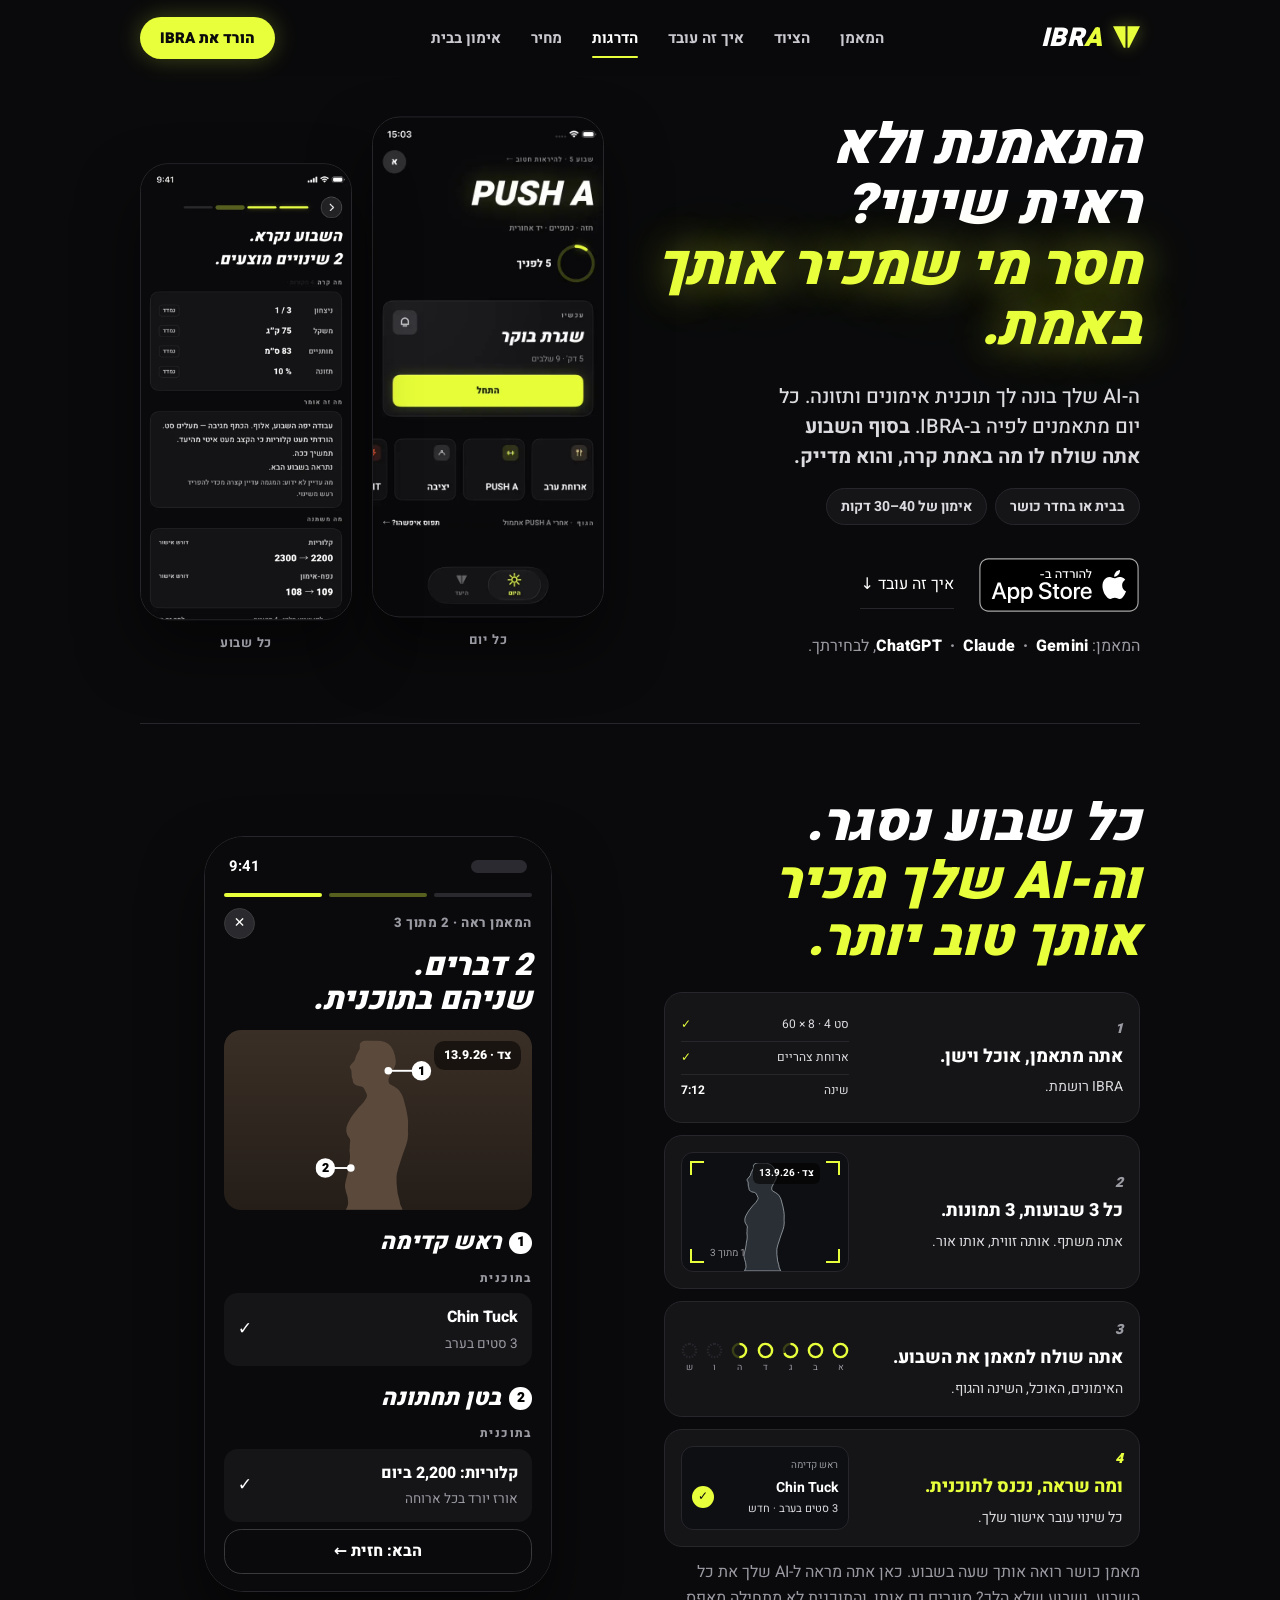
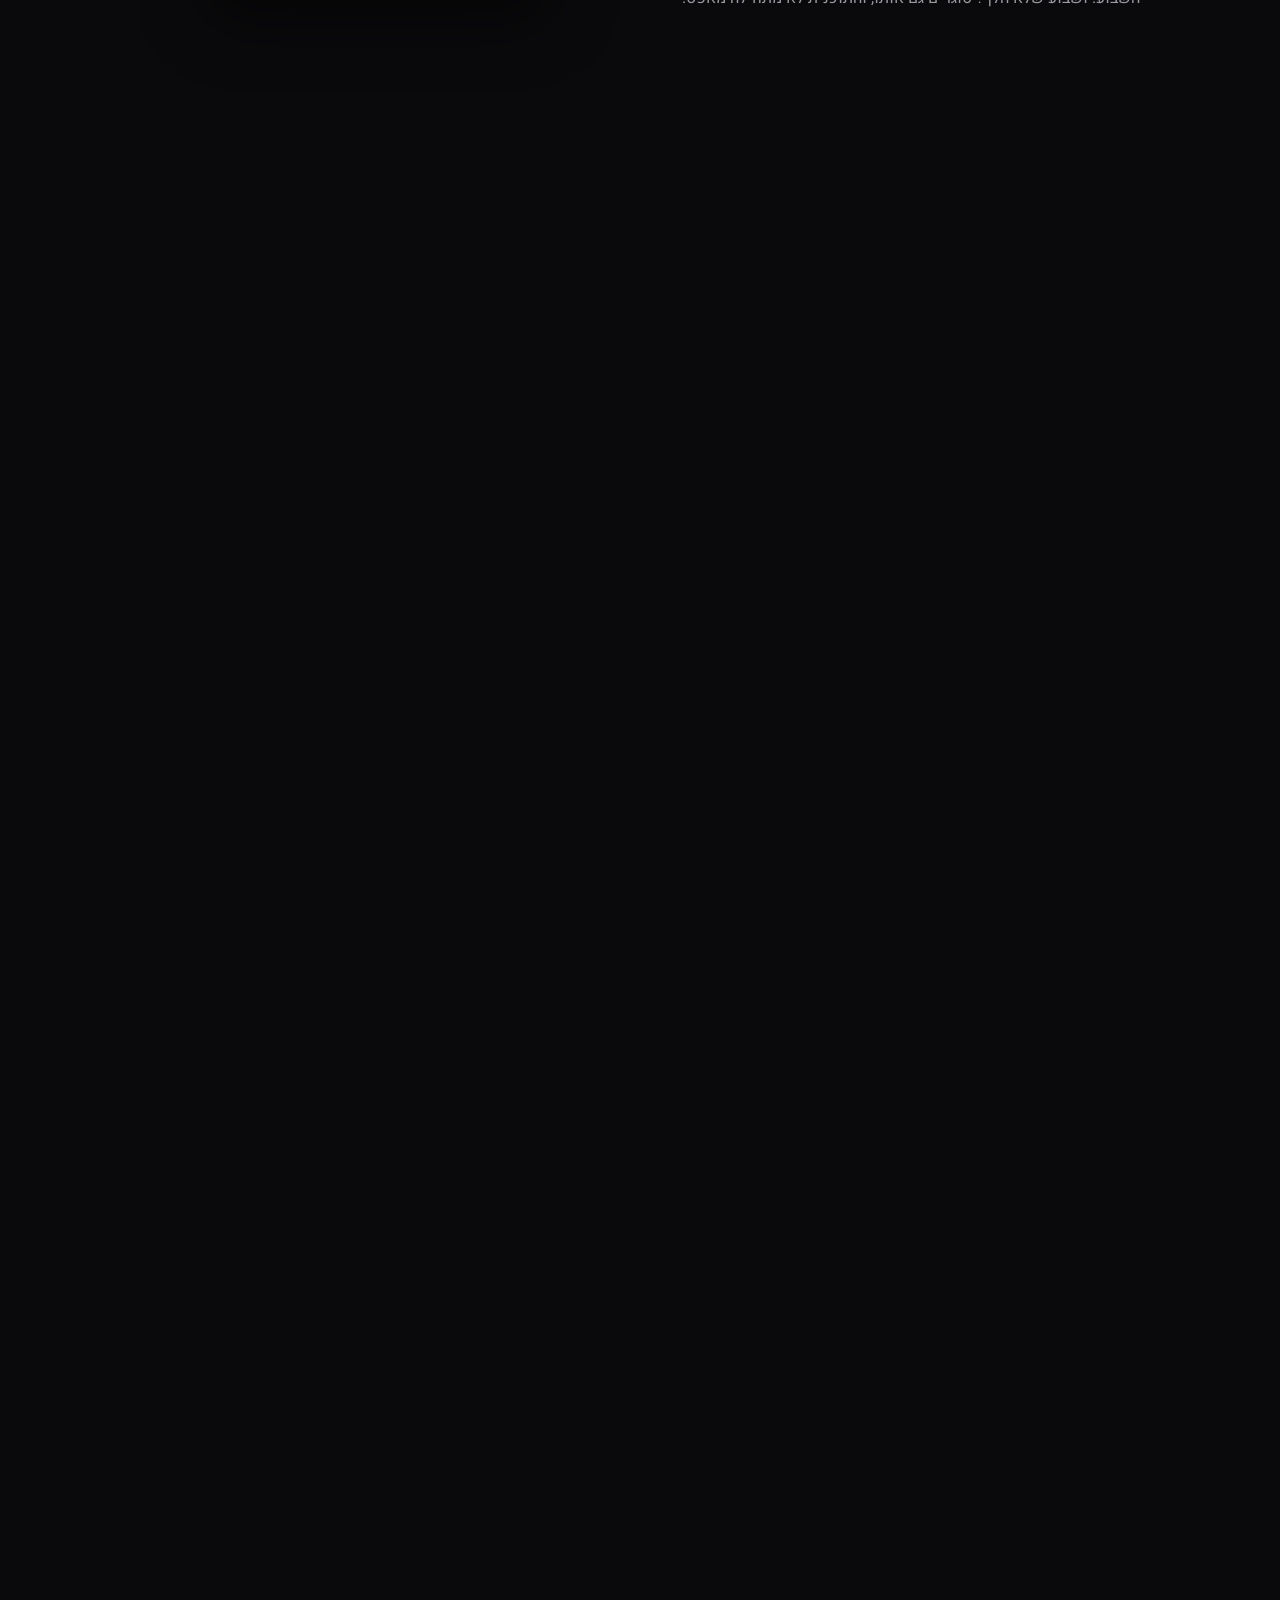
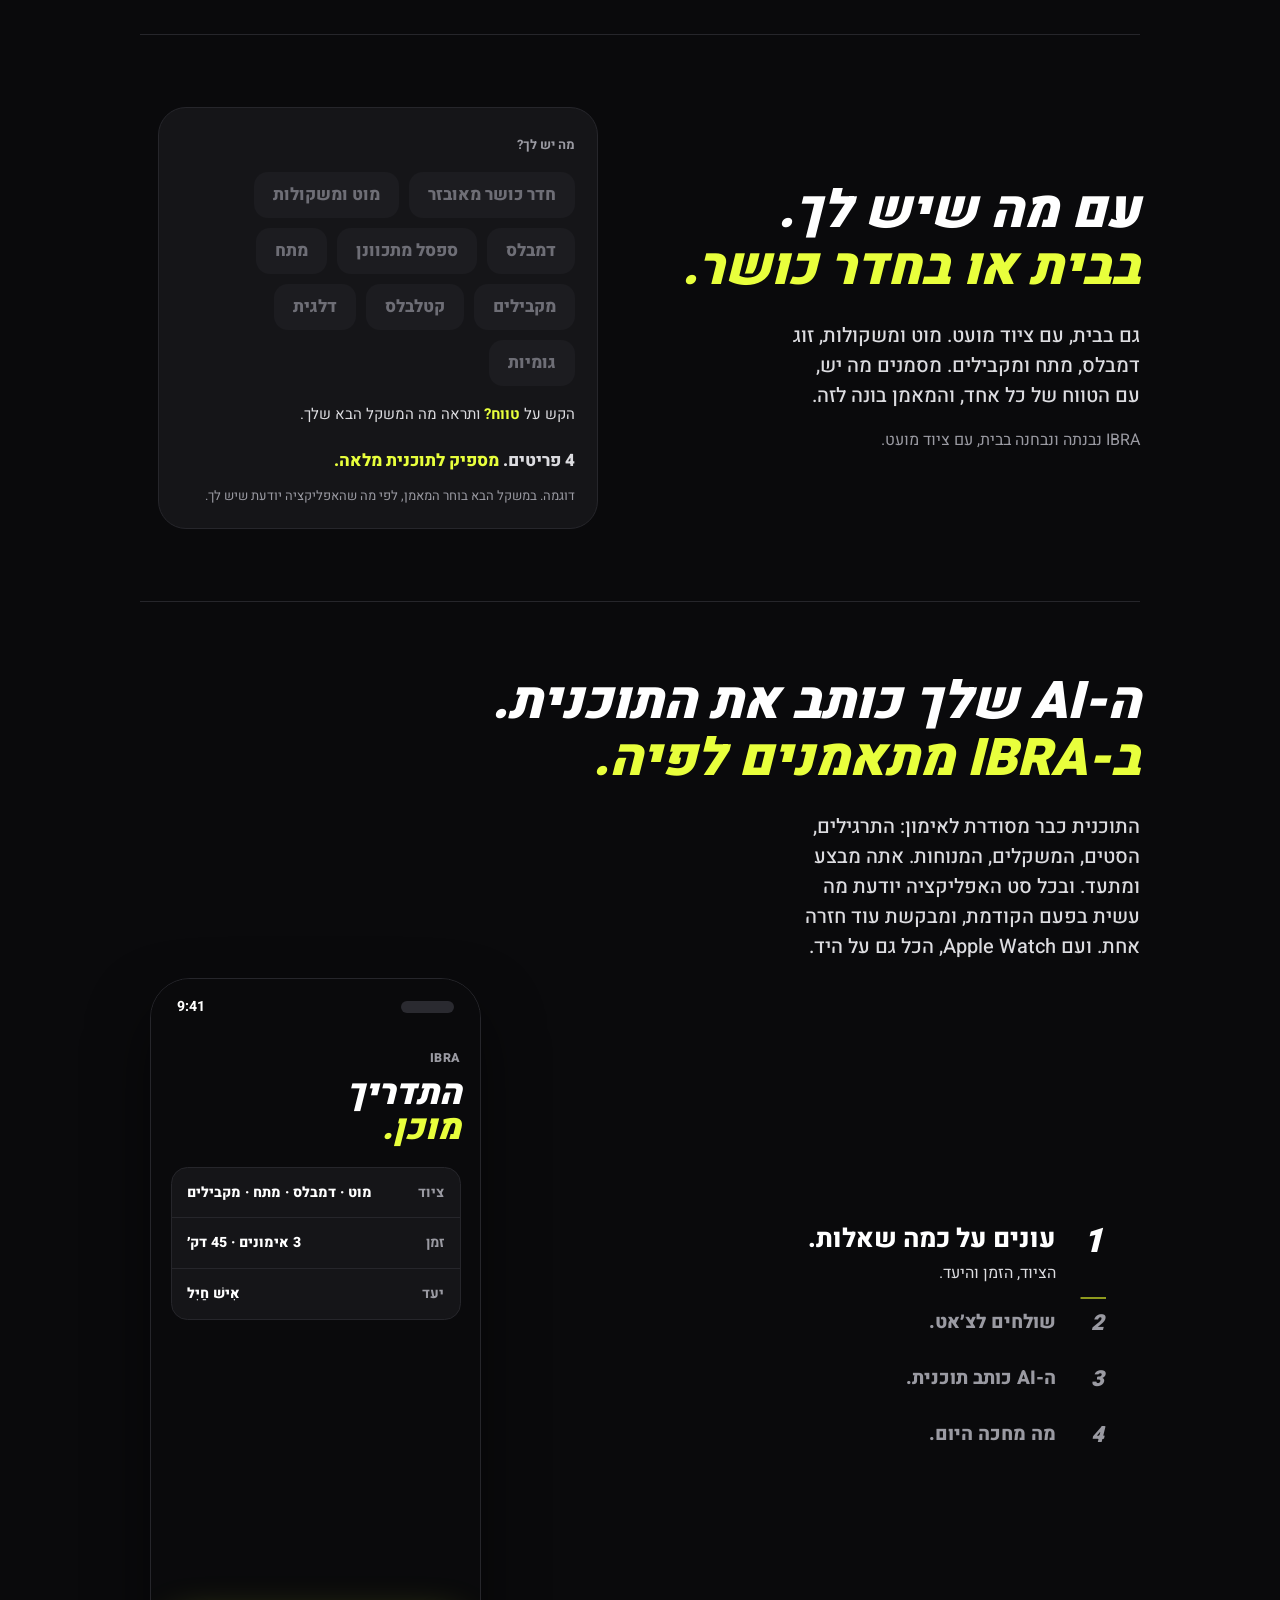
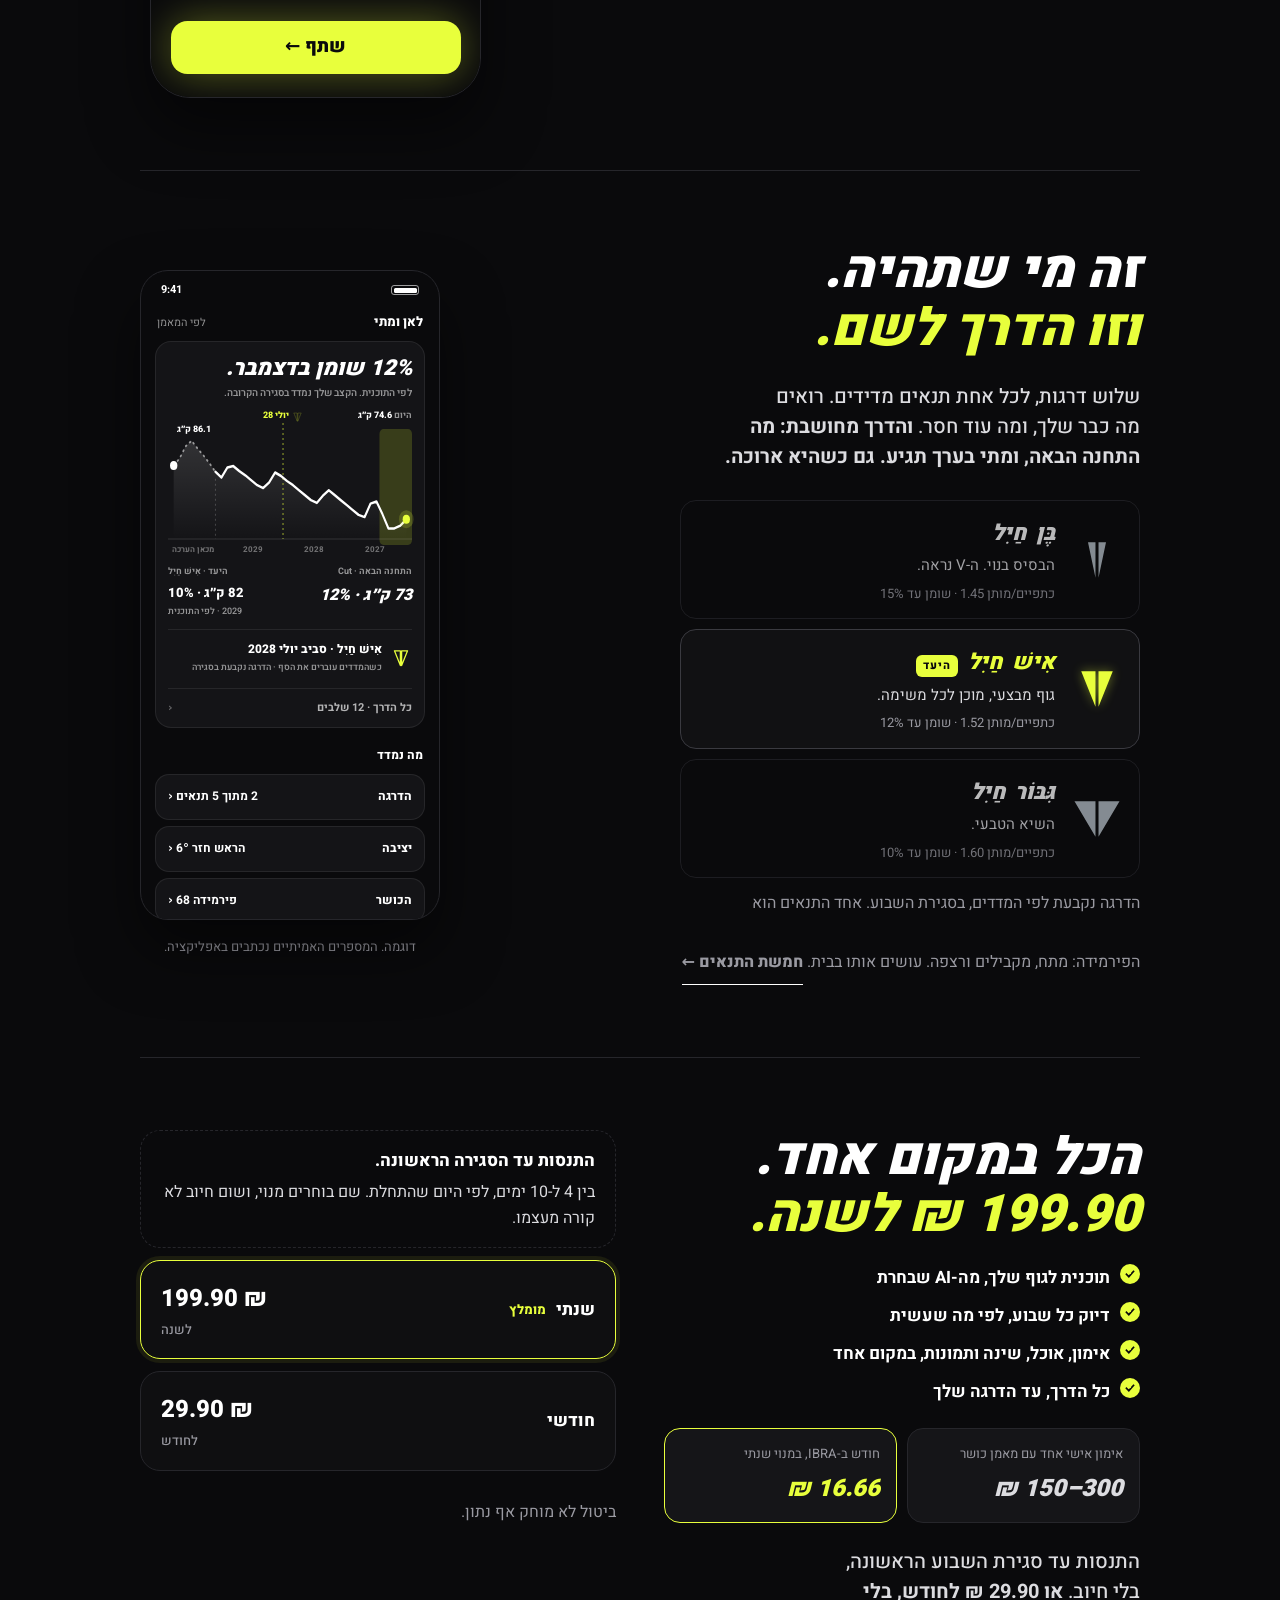
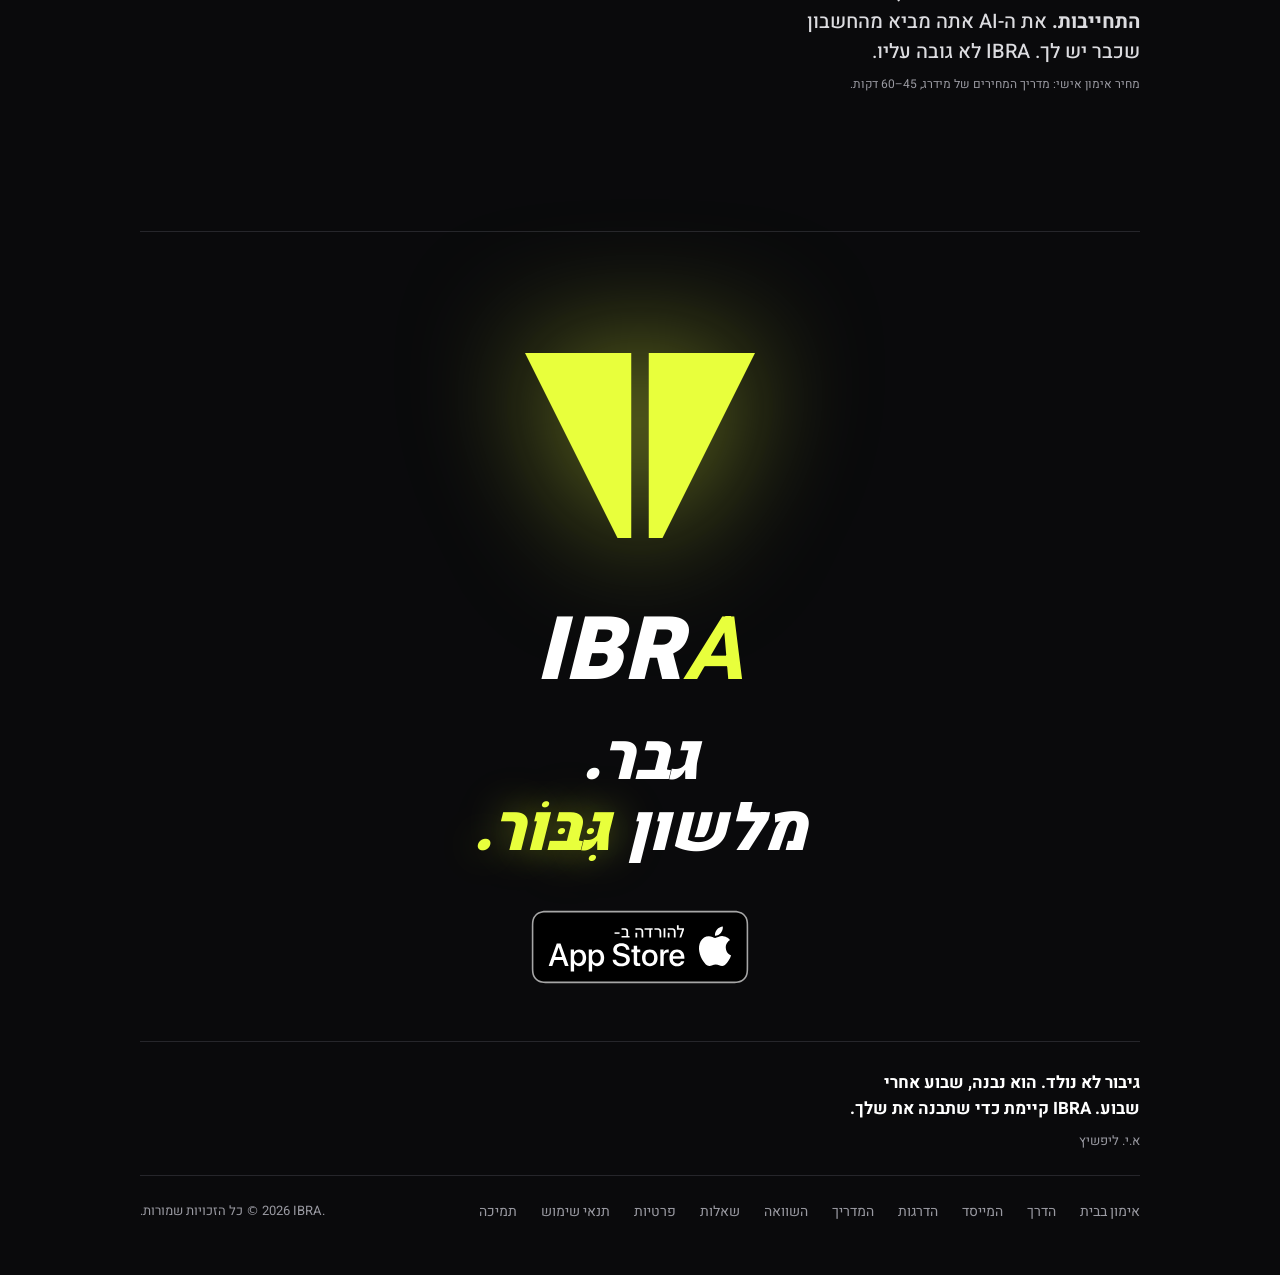
==== commit e56cf1b2: "איך זה עובד ב-4 צעדים · לאן ומתי חזר" ====
--- a/index.html
+++ b/index.html
@@ -23,7 +23,7 @@
 <meta property="og:locale" content="he_IL">
 <meta name="theme-color" content="#0A0A0C">
 <link rel="preload" href="/assets/heebo.woff2" as="font" type="font/woff2" crossorigin>
-<link rel="stylesheet" href="/style.css?v=2611011800">
+<link rel="stylesheet" href="/style.css?v=2611011900">
 <script type="application/ld+json">
 {"@context":"https://schema.org","@graph":[
  {"@type":"MobileApplication","@id":"https://ibra.fit/#app","name":"IBRA","alternateName":["איברה","IBRA — גבר. מלשון גִּבּוֹר."],"dateModified":"2026-10-28","url":"https://ibra.fit/","operatingSystem":"iOS 17 ומעלה","applicationCategory":"HealthApplication","inLanguage":"he","description":"אפליקציה שמריצה את תוכנית האימונים והתזונה שה-AI שלך (ChatGPT, Claude או Gemini) כתב: אימון יומי, ארוחות, מדידות, וסגירת-שבוע שאתה משתף עם הצ׳אט שבחרת. בלי חשבון ובלי שרת.","author":{"@id":"https://ibra.fit/#org"},"offers":[{"@type":"Offer","name":"שנתי","price":"199.90","priceCurrency":"ILS","description":"מנוי שנתי. ניסיון עד סגירת השבוע הראשונה. צ׳אט ה-AI שהמשתמש בוחר נפרד."},{"@type":"Offer","name":"חודשי","price":"29.90","priceCurrency":"ILS","description":"מנוי חודשי. ניסיון עד סגירת השבוע הראשונה. צ׳אט ה-AI שהמשתמש בוחר נפרד."}]},
@@ -144,7 +144,7 @@
 <section id="how">
   <div><h2>ה-AI שלך כותב את התוכנית.<br><em>ב-IBRA מתאמנים לפיה.</em></h2>
   <p class="lede">התוכנית כבר מסודרת לאימון: התרגילים, הסטים, המשקלים, המנוחות. אתה מבצע ומתעד. ובכל סט האפליקציה יודעת מה עשית בפעם הקודמת, ומבקשת עוד חזרה אחת. ועם Apple Watch, הכל גם על היד.</p></div>
-  <div class="stepper" data-stepper="how" style="--n:6">
+  <div class="stepper" data-stepper="how" style="--n:4">
     <div class="pin" aria-hidden="true"><div class="track"><div class="hs hw">
   <div class="sb"><span>9:41</span><i></i></div>
   <div class="ey">IBRA</div>
@@ -187,18 +187,10 @@
 <div class="tfoot"><span>הגוף · אחרי הפירמידה אתמול</span><span class="tq">תפוס איפשהו? ←</span></div>
 <div class="ttabs"><span class="on"><svg viewBox="0 0 24 24"><circle cx="12" cy="12" r="4" fill="none" stroke="#E8FF3C" stroke-width="2"/><path d="M12 2v3M12 19v3M2 12h3M19 12h3M4.9 4.9l2.1 2.1M17 17l2.1 2.1M4.9 19.1L7 17M17 7l2.1-2.1" stroke="#E8FF3C" stroke-width="2"/></svg>היום</span><span><svg viewBox="0 0 24 24"><path d="M4 4h7v16zM20 4h-7v16z" fill="rgba(255,255,255,.55)"/></svg>היעד</span></div></div>
 <div class="wk"><div class="grab"></div><div class="wkh">השבוע</div><div class="wkrow"><div class="wd today"><svg viewBox="0 0 36 36"><circle class="tr" cx="18" cy="18" r="15"/><circle class="ar" cx="18" cy="18" r="15" style="stroke-dasharray:45.2 94.2"/></svg><b>ראשון</b><small>היום</small></div><div class="wd fut"><svg viewBox="0 0 36 36"><circle class="tr" cx="18" cy="18" r="15"/><circle class="ar" cx="18" cy="18" r="15" style="stroke-dasharray:0.0 94.2"/></svg><b>שני</b></div><div class="wd fut"><svg viewBox="0 0 36 36"><circle class="tr" cx="18" cy="18" r="15"/><circle class="ar" cx="18" cy="18" r="15" style="stroke-dasharray:0.0 94.2"/></svg><b>שלישי</b></div><div class="wd fut"><svg viewBox="0 0 36 36"><circle class="tr" cx="18" cy="18" r="15"/><circle class="ar" cx="18" cy="18" r="15" style="stroke-dasharray:0.0 94.2"/></svg><b>רביעי</b></div><div class="wd fut"><svg viewBox="0 0 36 36"><circle class="tr" cx="18" cy="18" r="15"/><circle class="ar" cx="18" cy="18" r="15" style="stroke-dasharray:0.0 94.2"/></svg><b>חמישי</b></div><div class="wd fut"><svg viewBox="0 0 36 36"><circle class="tr" cx="18" cy="18" r="15"/><circle class="ar" cx="18" cy="18" r="15" style="stroke-dasharray:0.0 94.2"/></svg><b>שישי</b></div><div class="wd fut rest"><svg viewBox="0 0 36 36"><circle class="tr" cx="18" cy="18" r="15"/><circle class="ar" cx="18" cy="18" r="15" style="stroke-dasharray:0.0 94.2"/></svg><b>שבת</b></div></div><div class="wkline"><b>ראשון</b> · 5 לפניך · הבוקר, האימון, הערב</div></div>
-</div><div class="hs" id="lastset">
-<div class="scr rest on"><div class="sbar"><span>9:41</span><i></i></div><div class="stop"><span class="play">▶</span><span class="crumb">← PUSH A · 1/6</span><span class="x">✕</span></div><div class="sseg"><i class="on"></i><i></i><i></i><i></i><i></i><i></i></div><div class="clock">0:54</div><div class="ls">LAST SET</div><div class="lsub">תן הכל, אלוף.</div><div class="lnext">10 חזרות · משקל גוף</div><div class="lname">Dips · היעד שלך</div><div class="rseg"><i class="done"></i><i class="done"></i><i class="done"></i><i class="cur"></i></div><div class="rfeel">איך זה הרגיש? ←</div><div class="rlog">סט 3: 9 חזרות · <b>תקן ←</b></div><div class="rskip">דלג על המנוחה</div></div>
-<div class="scr setn"><div class="sbar"><span>9:41</span><i></i></div><div class="stop"><span class="play">▶</span><span class="crumb">← PUSH A · 1/6</span><span class="x">✕</span></div><div class="sseg"><i class="on"></i><i></i><i></i><i></i><i></i><i></i></div><div class="eye">משקל גוף</div><div class="ttl">Dips</div><div class="cue">יורדים עד 90°. הגוף מעט קדימה.</div><div class="meta">טמפו 3:1:1 · RPE 8 · קשה מאוד</div>
-<div class="tcard"><div class="row"><span>סט 4 מתוך 4 · אחרון</span><span>למה? ←</span></div><div class="big">10 חזרות</div></div>
-<div class="dots4"><i class="d"></i><i class="d"></i><i class="d"></i><i class="cur"></i></div>
-<div class="stp"><span class="pm">−</span><div><small>חזרות</small><b data-r>9</b></div><span class="pm plus2">+</span></div>
-<div class="cta"><span class="chk">✓</span> סיימתי סט</div></div>
-<div class="scr earned"><div class="sbar"><span>9:41</span><i></i></div><div class="stop"><span class="play">▶</span><span class="crumb">← PUSH A · 1/6</span><span class="x">✕</span></div><div class="sseg"><i class="on"></i><i></i><i></i><i></i><i></i><i></i></div><svg class="dl" viewBox="0 0 120 100" aria-hidden="true"><path d="M23.6,10 L56.5,10 L56.5,92 Z M96.4,10 L63.5,10 L63.5,92 Z"/></svg><div class="self">SELF</div><div class="made">MADE.</div><div class="gain"><bdi>+1</bdi> חזרה</div><div class="gname">Dips</div><div class="gsub">10 חזרות · יותר מהפעם הקודמת (9)</div><div class="gbar"></div></div>
-</div><div class="hs"><div class="scr earned on"><div class="sbar"><span>9:41</span><i></i></div><div class="stop"><span class="play">▶</span><span class="crumb">← PUSH A · 1/6</span><span class="x">✕</span></div><div class="sseg"><i class="on"></i><i></i><i></i><i></i><i></i><i></i></div><svg class="dl" viewBox="0 0 120 100" aria-hidden="true"><path d="M23.6,10 L56.5,10 L56.5,92 Z M96.4,10 L63.5,10 L63.5,92 Z"/></svg><div class="self">SELF</div><div class="made">MADE.</div><div class="gain"><bdi>+1</bdi> חזרה</div><div class="gname">Dips</div><div class="gsub">10 חזרות · יותר מהפעם הקודמת (9)</div><div class="gbar"></div></div></div></div></div>
-    <div class="tabs" role="tablist" aria-label="שלבים"><button type="button" role="tab" class="on" data-step="0"><span class="n">1</span>שאלות<i class="bar"></i></button><button type="button" role="tab" class="" data-step="1"><span class="n">2</span>לצ׳אט<i class="bar"></i></button><button type="button" role="tab" class="" data-step="2"><span class="n">3</span>התוכנית<i class="bar"></i></button><button type="button" role="tab" class="" data-step="3"><span class="n">4</span>היום<i class="bar"></i></button><button type="button" role="tab" class="" data-step="4"><span class="n">5</span>הסט<i class="bar"></i></button><button type="button" role="tab" class="" data-step="5"><span class="n">6</span>SELF MADE<i class="bar"></i></button></div>
+</div></div></div>
+    <div class="tabs" role="tablist" aria-label="שלבים"><button type="button" role="tab" class="on" data-step="0"><span class="n">1</span>שאלות<i class="bar"></i></button><button type="button" role="tab" class="" data-step="1"><span class="n">2</span>לצ׳אט<i class="bar"></i></button><button type="button" role="tab" class="" data-step="2"><span class="n">3</span>התוכנית<i class="bar"></i></button><button type="button" role="tab" class="" data-step="3"><span class="n">4</span>היום<i class="bar"></i></button></div>
     <div class="curstep"><h3></h3><p></p></div>
-    <ol class="list"><li class="on"><button type="button" data-step="0"><span class="n">1</span><span class="t"><b>עונים על כמה שאלות.</b><small>הציוד, הזמן והיעד.</small></span><i class="bar"></i></button></li><li class=""><button type="button" data-step="1"><span class="n">2</span><span class="t"><b>שולחים לצ׳אט.</b><small>הצ׳אט שכבר יש לך: ChatGPT, Claude או Gemini.</small></span><i class="bar"></i></button></li><li class=""><button type="button" data-step="2"><span class="n">3</span><span class="t"><b>ה-AI כותב תוכנית.</b><small>לוחצים שתף, והיא נכנסת ל-IBRA. את הקוד לא צריך לקרוא.</small></span><i class="bar"></i></button></li><li class=""><button type="button" data-step="3"><span class="n">4</span><span class="t"><b>מה מחכה היום.</b><small>האימון, הארוחות, השינה על מסך אחד. הטבעת זוכרת את השבוע.</small></span><i class="bar"></i></button></li><li class=""><button type="button" data-step="4"><span class="n">5</span><span class="t"><b>הסט. מה, ואיך.</b><small>היעד מהמאמן, המשקל מהפעם הקודמת. מחליקים לבא.</small></span><i class="bar"></i></button></li><li class=""><button type="button" data-step="5"><span class="n">6</span><span class="t"><b>הסט האחרון נסגר.</b><small>מה עשית היום, מול הפעם הקודמת.</small></span><i class="bar"></i></button></li></ol>
+    <ol class="list"><li class="on"><button type="button" data-step="0"><span class="n">1</span><span class="t"><b>עונים על כמה שאלות.</b><small>הציוד, הזמן והיעד.</small></span><i class="bar"></i></button></li><li class=""><button type="button" data-step="1"><span class="n">2</span><span class="t"><b>שולחים לצ׳אט.</b><small>הצ׳אט שכבר יש לך: ChatGPT, Claude או Gemini.</small></span><i class="bar"></i></button></li><li class=""><button type="button" data-step="2"><span class="n">3</span><span class="t"><b>ה-AI כותב תוכנית.</b><small>לוחצים שתף, והיא נכנסת ל-IBRA. את הקוד לא צריך לקרוא.</small></span><i class="bar"></i></button></li><li class=""><button type="button" data-step="3"><span class="n">4</span><span class="t"><b>מה מחכה היום.</b><small>האימון, הארוחות, השינה על מסך אחד. הטבעת זוכרת את השבוע.</small></span><i class="bar"></i></button></li></ol>
   </div>
 </section>
 
@@ -220,20 +212,53 @@
       <h2>זה מי שתהיה.<br><em>וזו הדרך לשם.</em></h2>
       <p class="lede">שלוש דרגות, לכל אחת תנאים מדידים. רואים מה כבר שלך, ומה עוד חסר. <b>והדרך מחושבת: מה התחנה הבאה, ומתי בערך תגיע. גם כשהיא ארוכה.</b></p>
       <ol class="ladder" role="tablist" aria-label="הסולם">
-        <li role="tab" tabindex="0" aria-selected="false"><svg viewBox="0 0 120 100" aria-hidden="true"><path d="M39.2,10 L56.5,10 L56.5,92 Z M80.8,10 L63.5,10 L63.5,92 Z"/></svg><div><b class="nm"><em>בֶּן</em> חַיִל <small hidden>היעד</small></b><span>הבסיס בנוי. ה-V נראה.</span><i>כתפיים/מותן 1.45 · שומן עד 15%</i></div></li>
-        <li class="on" role="tab" tabindex="0" aria-selected="true"><svg viewBox="0 0 120 100" aria-hidden="true"><path d="M23.6,10 L56.5,10 L56.5,92 Z M96.4,10 L63.5,10 L63.5,92 Z"/></svg><div><b class="nm"><em>אִישׁ</em> חַיִל <small>היעד</small></b><span>גוף מבצעי, מוכן לכל משימה.</span><i>כתפיים/מותן 1.52 · שומן עד 12%</i></div></li>
-        <li role="tab" tabindex="0" aria-selected="false"><svg viewBox="0 0 120 100" aria-hidden="true"><path d="M8,10 L56.5,10 L56.5,92 Z M112,10 L63.5,10 L63.5,92 Z"/></svg><div><b class="nm"><em>גִּבּוֹר</em> חַיִל <small hidden>היעד</small></b><span>השיא הטבעי.</span><i>כתפיים/מותן 1.60 · שומן עד 10%</i></div></li>
+        <li data-road='{"gk": "אחרי זה — עוד שלבים", "gw": 78, "gf": 15, "gy": "סביב 2027 · הערכה", "door": "כל הדרך · 10 שלבים", "peak": "82.5 ק״ג", "years": [0.17, 0.49, 0.79], "est": null, "kg": [74.6, 73.9, 73.3, 73.1, 73.9, 75.4, 76.9, 77.7, 75.7, 74.8, 75.2, 75.8, 76.4, 77.0, 77.5, 78.1, 78.7, 78.8, 77.3, 76.9, 77.4, 77.9, 78.5, 79.0, 79.6, 80.2, 80.7, 81.3, 81.3, 79.6, 79.0, 79.4, 80.0, 80.5, 81.1, 81.6, 82.2, 82.5, 81.4, 80.4], "estFrom": 38, "ms": {"at": 0.38, "t": "בֶּן חַיִל · סביב ספט׳ 2027", "m": "ספט׳ 27"}}' role="tab" tabindex="0" aria-selected="false"><svg viewBox="0 0 120 100" aria-hidden="true"><path d="M39.2,10 L56.5,10 L56.5,92 Z M80.8,10 L63.5,10 L63.5,92 Z"/></svg><div><b class="nm"><em>בֶּן</em> חַיִל <small hidden>היעד</small></b><span>הבסיס בנוי. ה-V נראה.</span><i>כתפיים/מותן 1.45 · שומן עד 15%</i></div></li>
+        <li data-road='{"gk": "היעד · אִישׁ חַיִל", "gw": 82, "gf": 10, "gy": "2029 · לפי התוכנית", "door": "כל הדרך · 12 שלבים", "peak": "86.1 ק״ג", "years": [0.15, 0.4, 0.65], "est": 0.83, "kg": [74.6, 73.7, 73.3, 73.3, 75.3, 77.1, 76.8, 74.9, 75.2, 75.9, 76.6, 77.3, 78.0, 78.7, 77.9, 76.9, 77.3, 78.0, 78.7, 79.4, 80.0, 80.7, 81.2, 79.8, 79.0, 79.4, 80.1, 80.8, 81.4, 82.1, 81.9, 80.5, 81.3, 82.5, 83.6, 84.6, 85.7, 84.9, 83.2, 82.2], "estFrom": 32, "ms": {"at": 0.53, "t": "אִישׁ חַיִל · סביב יולי 2028", "m": "יולי 28"}}' class="on" role="tab" tabindex="0" aria-selected="true"><svg viewBox="0 0 120 100" aria-hidden="true"><path d="M23.6,10 L56.5,10 L56.5,92 Z M96.4,10 L63.5,10 L63.5,92 Z"/></svg><div><b class="nm"><em>אִישׁ</em> חַיִל <small>היעד</small></b><span>גוף מבצעי, מוכן לכל משימה.</span><i>כתפיים/מותן 1.52 · שומן עד 12%</i></div></li>
+        <li data-road='{"gk": "היעד · גִּבּוֹר חַיִל", "gw": 88, "gf": 10, "gy": "2030 · לפי התוכנית", "door": "כל הדרך · 14 שלבים", "peak": "89.8 ק״ג", "years": [0.14, 0.42, 0.68], "est": 0.68, "kg": [74.6, 73.4, 73.3, 74.2, 76.3, 77.4, 75.1, 75.2, 76.0, 76.8, 77.6, 78.4, 78.4, 77.0, 77.3, 78.1, 78.9, 79.7, 80.4, 81.1, 80.1, 79.1, 79.6, 80.3, 81.1, 81.9, 82.1, 80.7, 81.5, 82.8, 84.0, 85.3, 86.8, 87.5, 85.6, 86.5, 87.9, 89.1, 89.8, 88.3], "estFrom": 27, "ms": {"at": 0.93, "t": "גִּבּוֹר חַיִל · סביב 2030", "m": "2030"}}' role="tab" tabindex="0" aria-selected="false"><svg viewBox="0 0 120 100" aria-hidden="true"><path d="M8,10 L56.5,10 L56.5,92 Z M112,10 L63.5,10 L63.5,92 Z"/></svg><div><b class="nm"><em>גִּבּוֹר</em> חַיִל <small hidden>היעד</small></b><span>השיא הטבעי.</span><i>כתפיים/מותן 1.60 · שומן עד 10%</i></div></li>
       </ol>
       <p class="sub d">הדרגה נקבעת לפי המדדים, בסגירת השבוע. אחד התנאים הוא הפירמידה: מתח, מקבילים ורצפה. עושים אותו בבית. <a class="more" href="/ranks">חמשת התנאים ←</a></p>
     </div>
-    <figure class="seeshot rec-fig"><div class="roadrec" data-rec aria-label="הקלטה מהאפליקציה: מסך היעד, לאן ומתי, ואז כל הדרך">
-      <img class="f a on" src="/assets/road/a.webp" alt="" width="600" height="1300">
-      <img class="f b" src="/assets/road/b.webp" alt="" width="600" height="1300" loading="lazy">
-      <img class="f c" src="/assets/road/c.webp" alt="" width="600" height="1300" loading="lazy">
-      <img class="f d" src="/assets/road/d.webp" alt="" width="600" height="1300" loading="lazy">
-      <img class="f e" src="/assets/road/e.webp" alt="" width="600" height="1300" loading="lazy">
-      <i class="tap" aria-hidden="true"></i>
-    </div><figcaption>מהאפליקציה. הנתונים לדוגמה.</figcaption></figure>
+    <figure class="seeshot live" data-p>
+      <div class="phone" id="roadphone" aria-label="מסך ״לאן ומתי״ של האפליקציה, לדרגה שנבחרה">
+        <div class="pbar"><span>9:41</span><i></i></div>
+        <div class="jh"><b>לאן ומתי</b><span>לפי המאמן</span></div>
+        <div class="rcard">
+          <div class="rh">12% שומן בדצמבר.</div>
+          <div class="basis">לפי התוכנית. הקצב שלך נמדד בסגירה הקרובה.</div>
+          <div class="chart">
+            <svg viewBox="0 0 300 150" preserveAspectRatio="none" aria-hidden="true">
+              <defs><linearGradient id="rg" x1="0" y1="0" x2="0" y2="1"><stop offset="0" stop-color="#fff" stop-opacity=".13"/><stop offset="1" stop-color="#fff" stop-opacity="0"/></linearGradient></defs>
+              <rect class="band" x="260" y="20" width="40" height="116" rx="5"/>
+              <path class="fill" d=""/>
+              <line class="axis" x1="0" y1="130" x2="300" y2="130"/>
+              <line class="split" x1="60" y1="60" x2="60" y2="130"/>
+              <line class="ms" x1="150" y1="14" x2="150" y2="130"/>
+              <path class="est" d=""/>
+              <path class="line" d=""/>
+              <g class="dots"><circle r="2.8"/><circle r="2.8"/><circle r="2.8"/><circle r="2.8"/><circle r="2.8"/><circle r="2.8"/><circle r="2.8"/><circle r="2.8"/><circle r="2.8"/><circle r="2.8"/><circle r="2.8"/><circle r="2.8"/><circle r="2.8"/><circle r="2.8"/></g>
+              <circle class="goal" r="4.5"/>
+              <circle class="halo" cx="293" r="9"/>
+              <circle class="today" cx="293" r="4.5"/>
+            </svg>
+            <div class="lbl today"><span>היום</span> <b>74.6 ק״ג</b></div>
+            <div class="lbl peak"><b data-peak>86.1 ק״ג</b></div>
+            <div class="lbl ms"><svg viewBox="0 0 120 100" aria-hidden="true"><path d="M23.6,10 L56.5,10 L56.5,92 Z M96.4,10 L63.5,10 L63.5,92 Z"/></svg><b data-msm>יולי 28</b></div>
+            <div class="years"><span class="y1">2027</span><span class="y2">2028</span><span class="y3">2029</span><span class="esl">מכאן הערכה</span></div>
+          </div>
+          <div class="stations">
+            <div class="next"><i>התחנה הבאה · Cut</i><b>73 ק״ג · 12%</b></div>
+            <div class="goal"><i data-gk>היעד · אִישׁ חַיִל</i><b><span data-gw>82</span> ק״ג · <span data-gf>10</span>%</b><small data-gy>2029 · לפי התוכנית</small></div>
+          </div>
+          <div class="msrow"><svg viewBox="0 0 120 100" aria-hidden="true"><path d="M23.6,10 L56.5,10 L56.5,92 Z M96.4,10 L63.5,10 L63.5,92 Z"/></svg><div><b data-ms>אִישׁ חַיִל · סביב יולי 2028</b><small>כשהמדדים עוברים את הסף · הדרגה נקבעת בסגירה</small></div></div>
+          <div class="door"><span data-door>כל הדרך · 12 שלבים</span><span class="chev">‹</span></div>
+        </div>
+        <div class="mm">מה נמדד</div>
+        <div class="mrow"><span>הדרגה</span><b>2 מתוך 5 תנאים ‹</b></div>
+        <div class="mrow"><span>יציבה</span><b>הראש חזר 6° ‹</b></div>
+        <div class="mrow"><span>הכושר</span><b>פירמידה 68 ‹</b></div>
+      </div>
+      <figcaption>דוגמה. המספרים האמיתיים נכתבים באפליקציה.</figcaption>
+    </figure>
   </div>
   
 </section>
@@ -277,20 +302,6 @@
   </div>
 </footer>
 </div>
-<script src="/site.js?v=2610312000" defer></script>
-<script>(function(){var r=document.querySelector('[data-rec]');if(!r)return;var F={};['a','b','c','d','e'].forEach(function(k){F[k]=r.querySelector('.f.'+k)});var T=r.querySelector('.tap'),tm=[];
-function cls(el,c){el.className='f '+el.className.split(' ')[1]+(c?' '+c:'')}
-function reset(){['a','b','c','d','e'].forEach(function(k){cls(F[k],k==='a'?'on':'')})}
-function tap(x,y){T.style.left=x+'%';T.style.top=y+'%';T.classList.remove('go');void T.offsetWidth;T.classList.add('go')}
-function at(ms,fn){tm.push(setTimeout(fn,ms))}
-function run(){tm.forEach(clearTimeout);tm=[];reset();
- at(2600,function(){cls(F.a,'up');cls(F.b,'on')});
- at(4500,function(){tap(50,39)});
- at(5000,function(){cls(F.c,'sheet on')});
- at(7700,function(){tap(27,15.5)});
- at(8100,function(){cls(F.d,'on');cls(F.c,'')});
- at(10800,function(){cls(F.d,'up');cls(F.e,'on')});
- at(14200,run)}
-if(matchMedia('(prefers-reduced-motion: reduce)').matches){reset();cls(F.a,'');cls(F.d,'on');return}
-if('IntersectionObserver' in window)new IntersectionObserver(function(es){if(es[0].isIntersecting)run();else{tm.forEach(clearTimeout);tm=[]}},{threshold:.45}).observe(r);else run()})();</script></body>
+<script src="/site.js?v=2611011900" defer></script>
+</body>
 </html>
--- a/style.css
+++ b/style.css
@@ -645,8 +645,8 @@
 /* איך זה עובד — כרטיסיות: מתקדם לבד, הקשה לוקחת שליטה */
 .stepper{margin-top:16px;display:grid;grid-template-columns:1fr;gap:16px;justify-items:center}
 .stepper .pin{position:relative;overflow:hidden;border:1px solid var(--line);border-radius:28px;background:var(--bg);box-shadow:0 30px 60px rgba(0,0,0,.5);width:min(260px,66%);aspect-ratio:600/1000;container-type:inline-size}
-.stepper .track{display:flex;height:100%;width:600%;transform:translateX(calc(var(--k,0) * 16.6667%));transition:transform .55s cubic-bezier(.4,0,.2,1)}
-.stepper .track>*{width:16.6667%!important;height:100%;flex:none}
+.stepper .track{display:flex;height:100%;width:calc(var(--n,6) * 100%);transform:translateX(calc(var(--k,0) * 100% / var(--n,6)));transition:transform .55s cubic-bezier(.4,0,.2,1)}
+.stepper .track>*{width:calc(100% / var(--n,6))!important;height:100%;flex:none}
 .stepper .track img{max-width:none;object-fit:cover;object-position:top;display:block;border:0;border-radius:0;box-shadow:none}
 .stepper .track>.hs{position:relative;overflow:hidden;background:var(--bg);direction:rtl;font-family:Heebo,system-ui,sans-serif;color:#fff}
 /* כרטיסיות (טלפון) */
@@ -1152,8 +1152,7 @@
 .roadrec .f.a{transform:none}
 .roadrec .f.on{opacity:1;transform:none}
 .roadrec .f.up{opacity:0;transform:translateY(-24%)}
-.roadrec .f.c{transform:translateY(100%);opacity:1}.roadrec .f.c.sheet.on{transform:none}
-.roadrec .f.d{transform:none}
+.roadrec .f.d{transform:translateY(100%);opacity:1}.roadrec .f.d.sheet.on{transform:none}
 .roadrec .tap{position:absolute;width:44px;height:44px;margin:-22px 0 0 -22px;border-radius:50%;background:rgba(255,255,255,.35);opacity:0;pointer-events:none;z-index:5}
 .roadrec .tap.go{animation:rtap .7s ease-out}
 @keyframes rtap{0%{opacity:.9;transform:scale(.4)}100%{opacity:0;transform:scale(1.4)}}
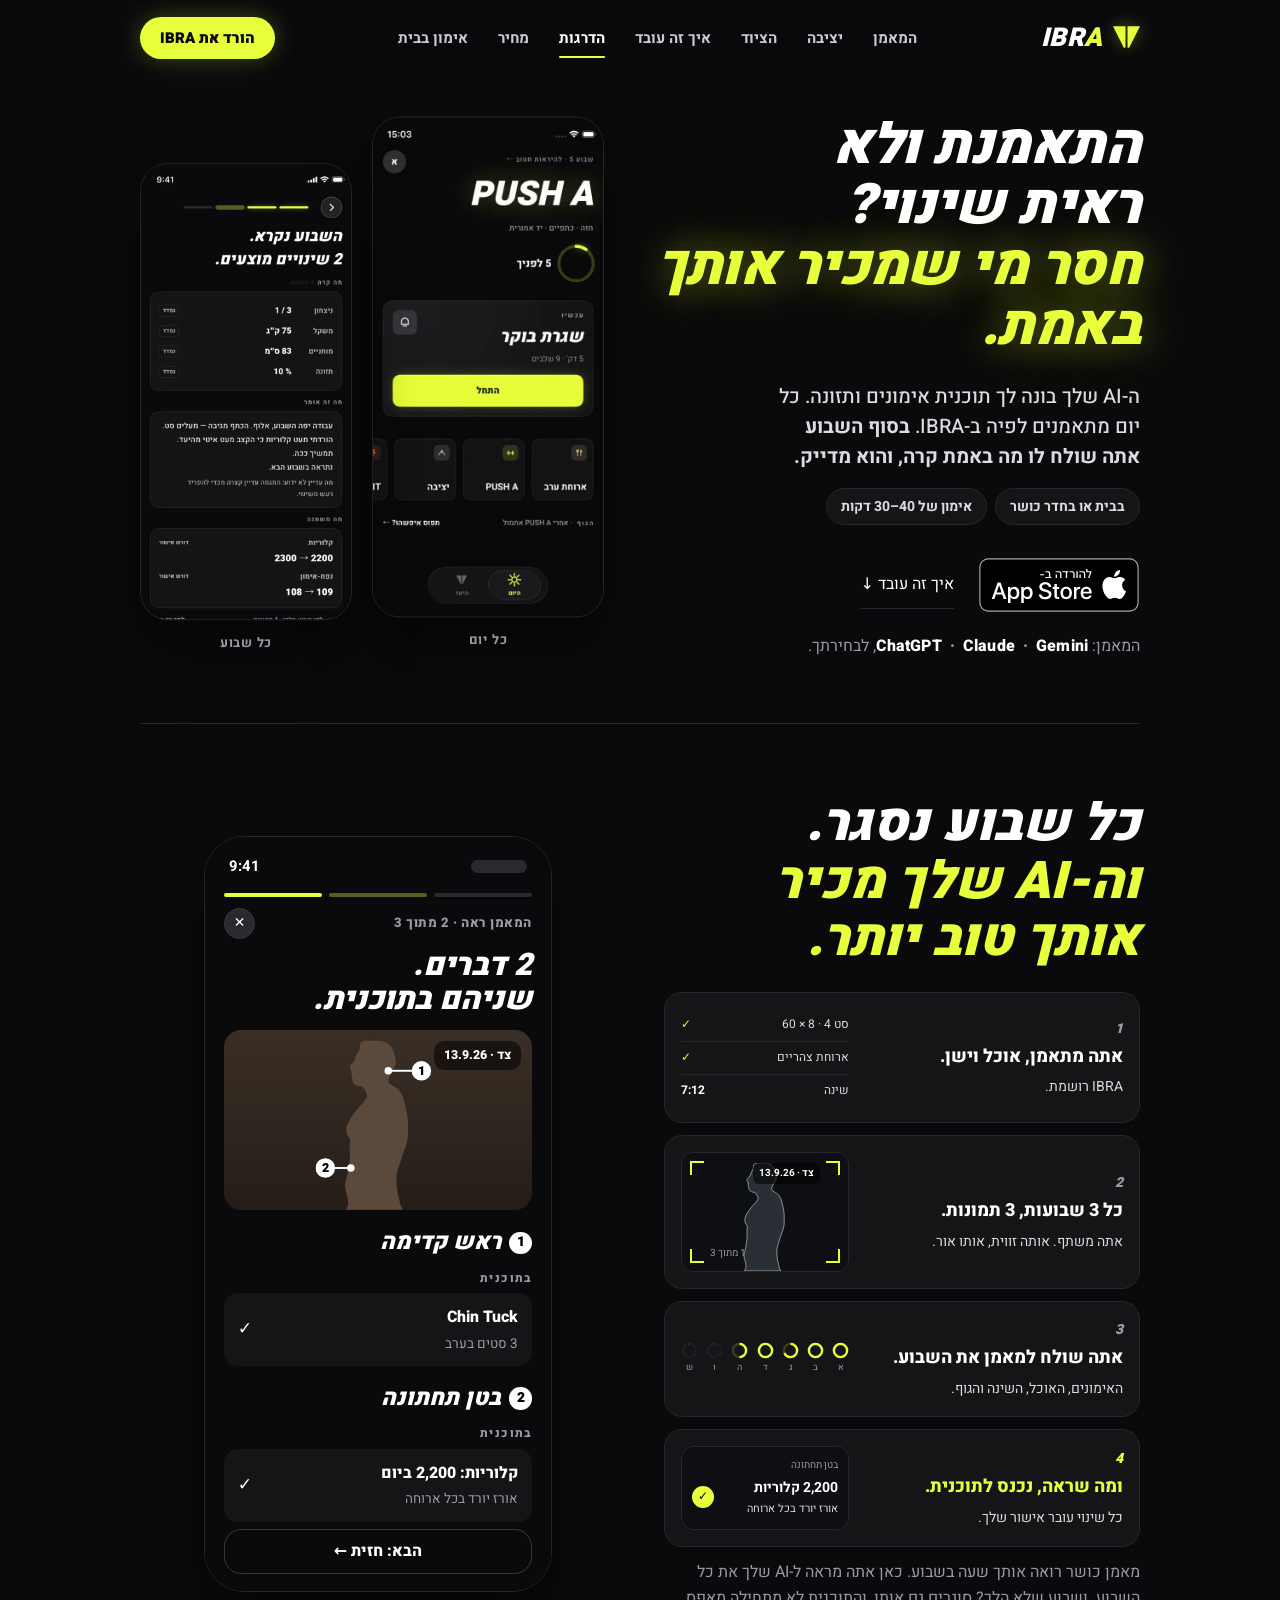
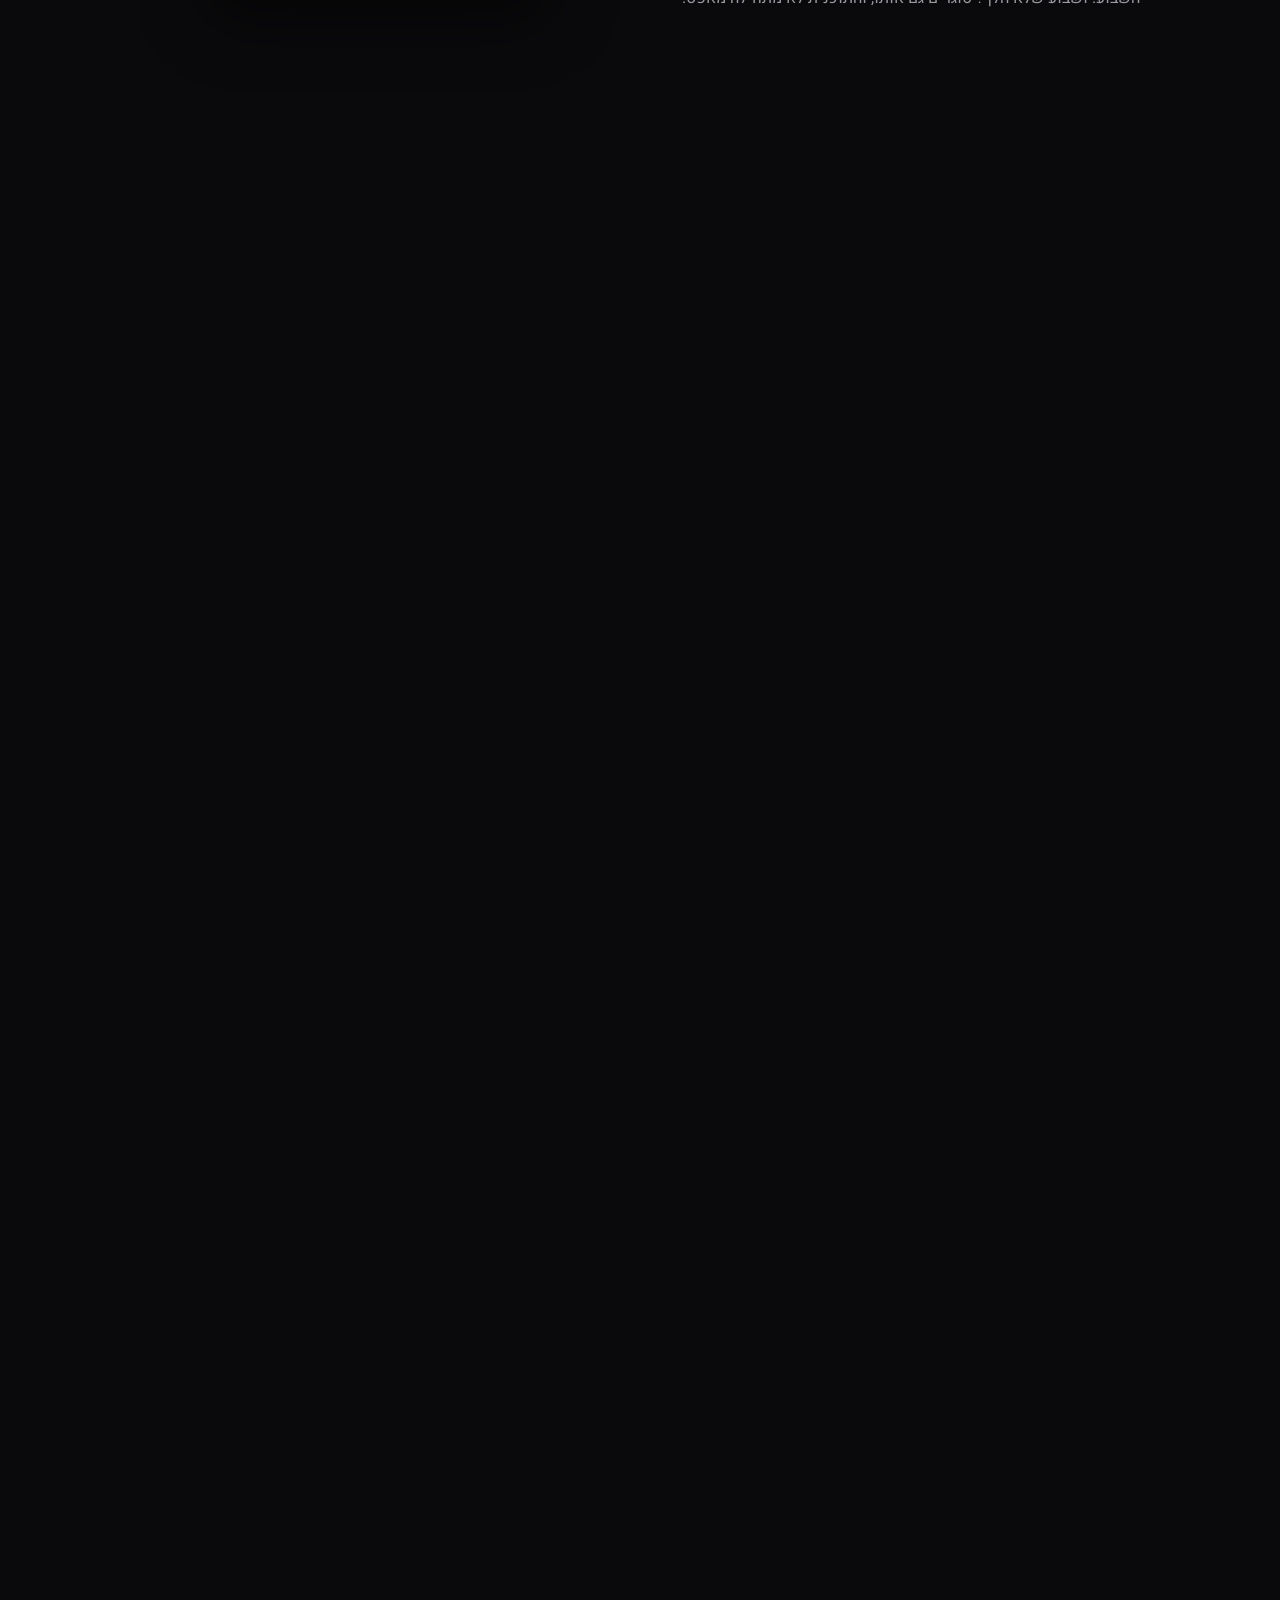
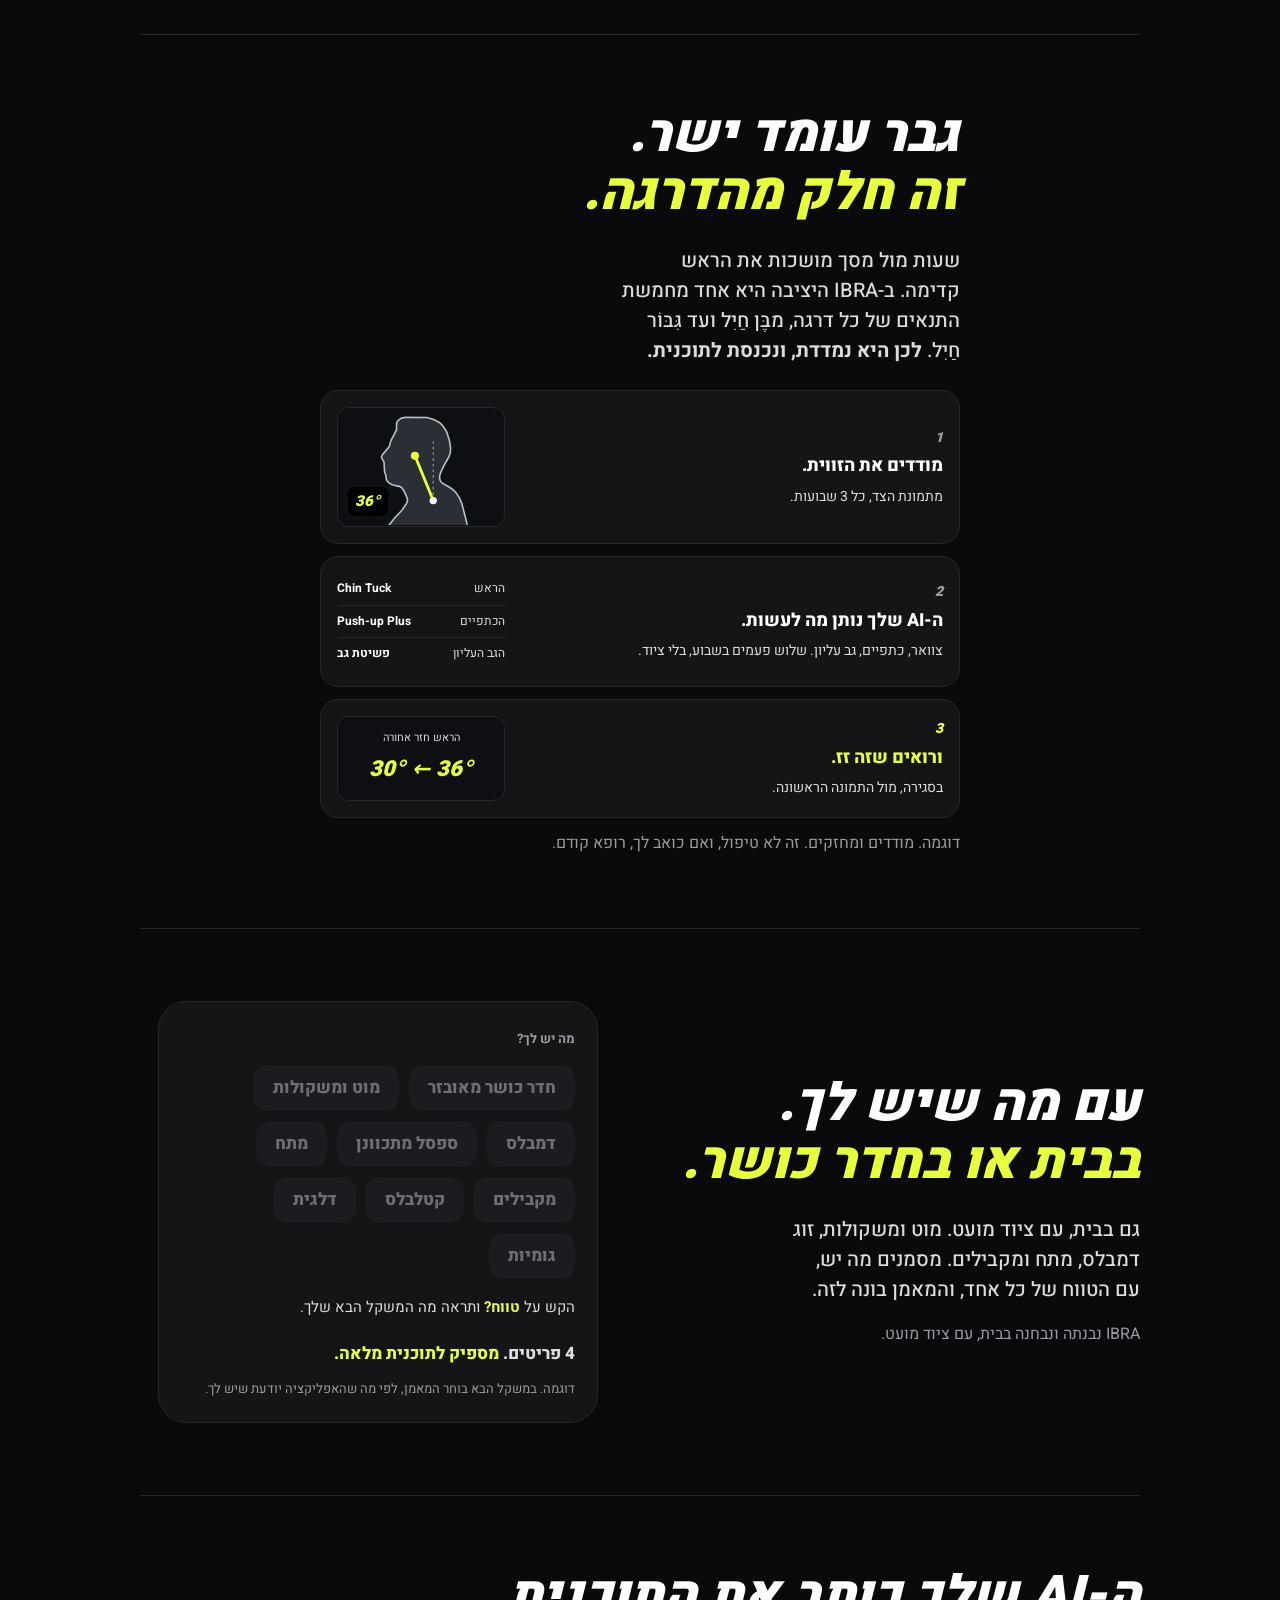
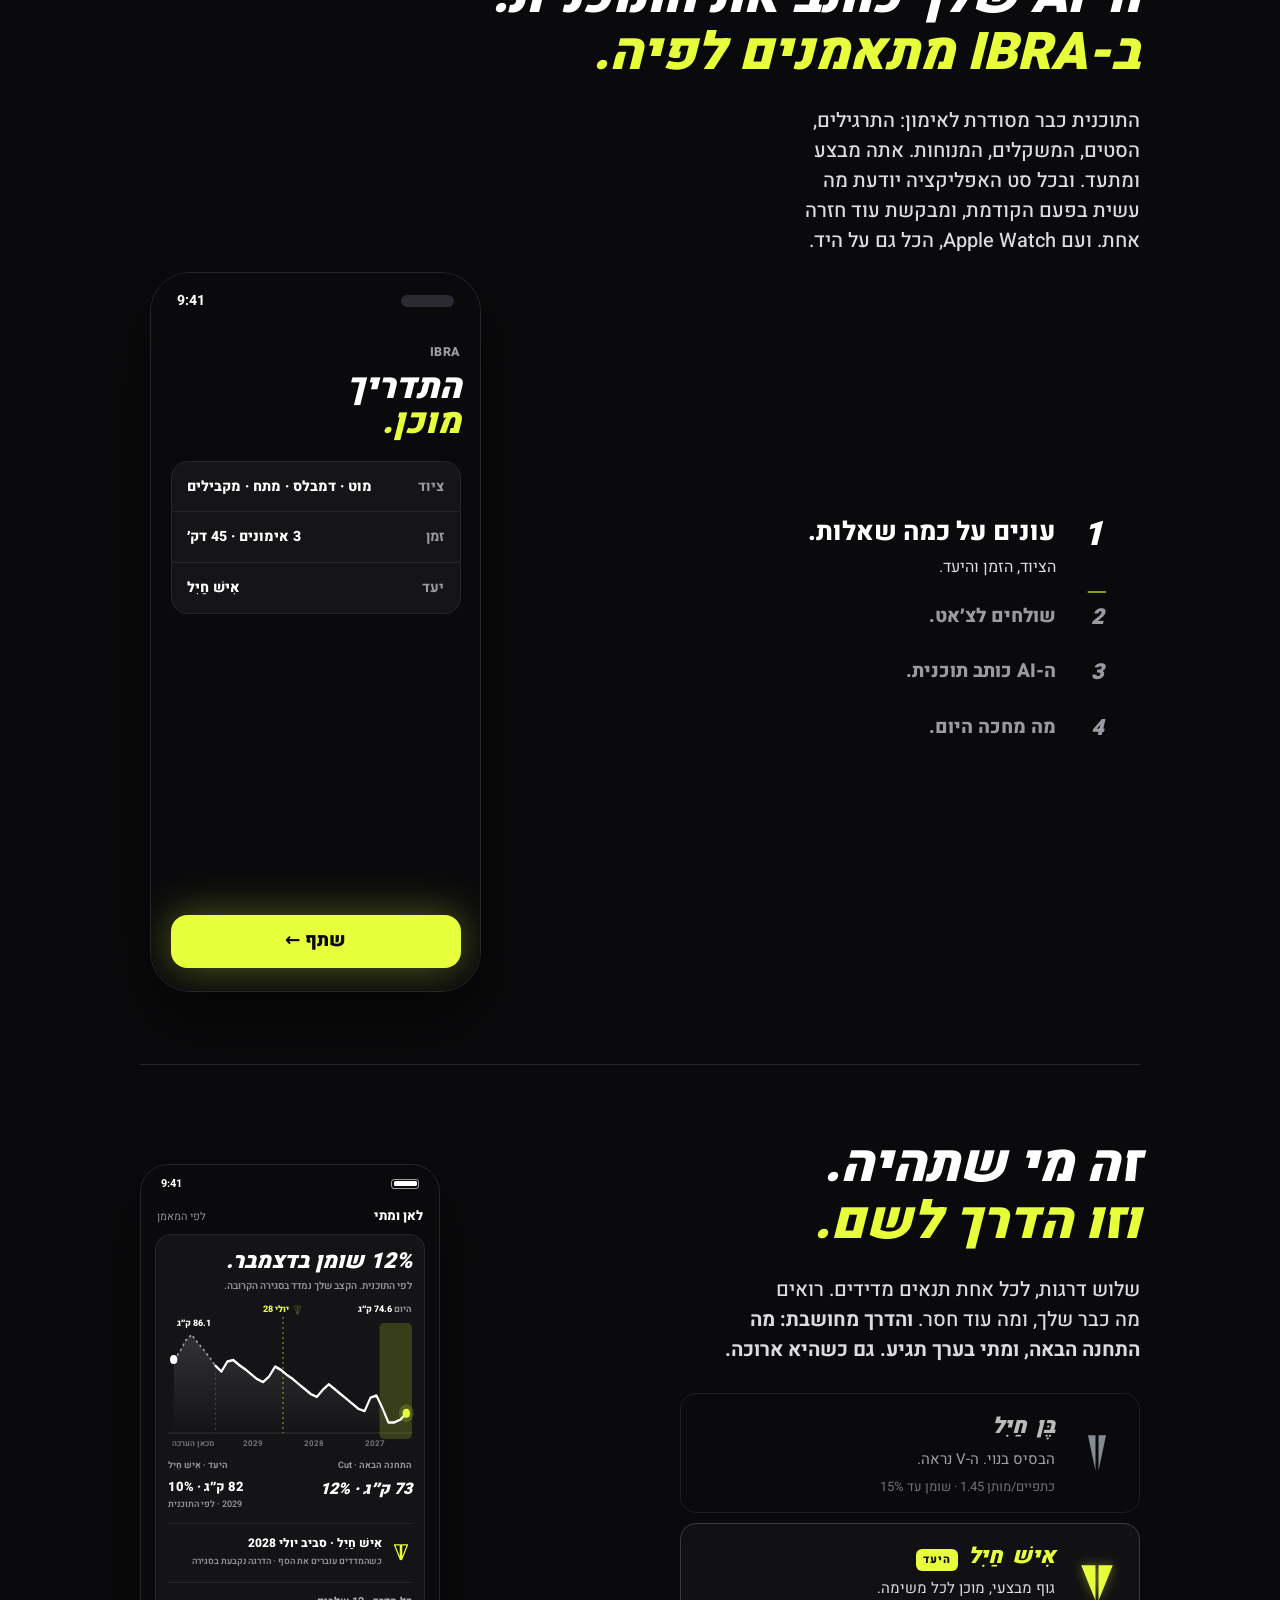
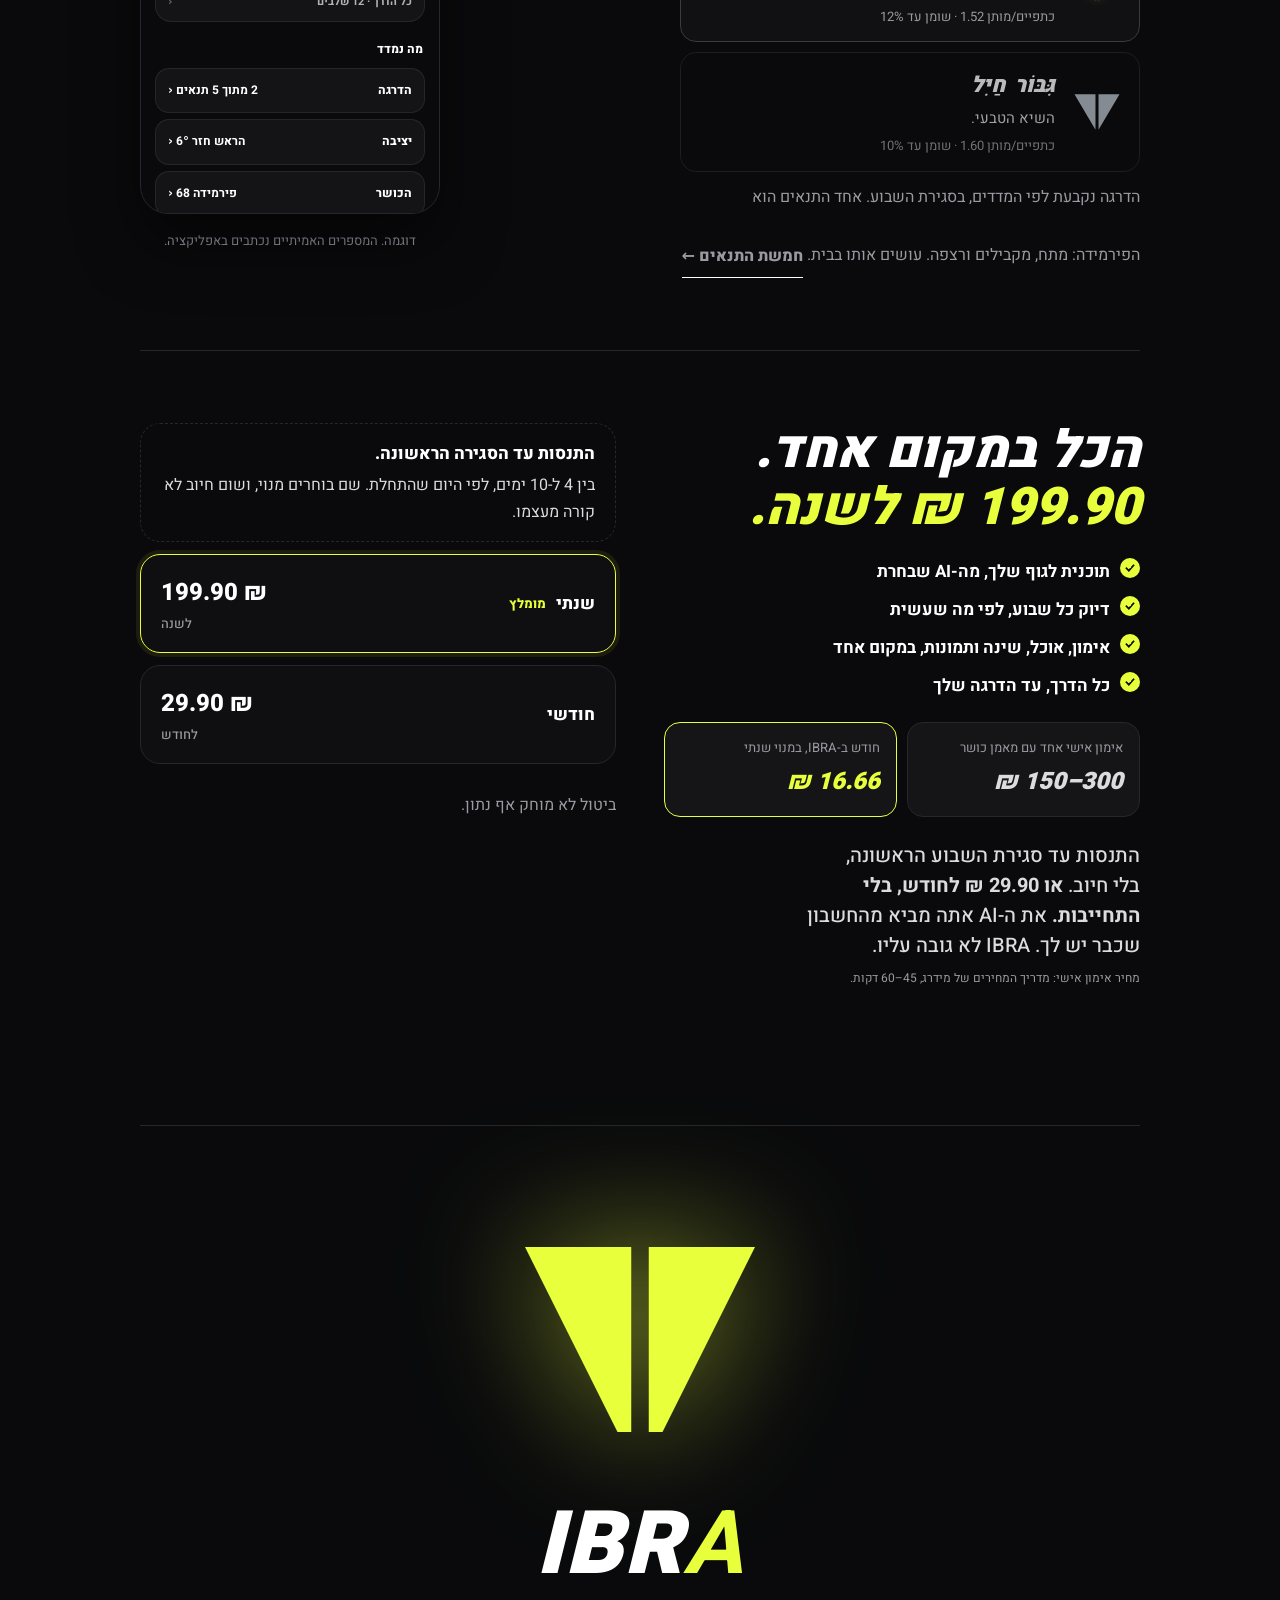
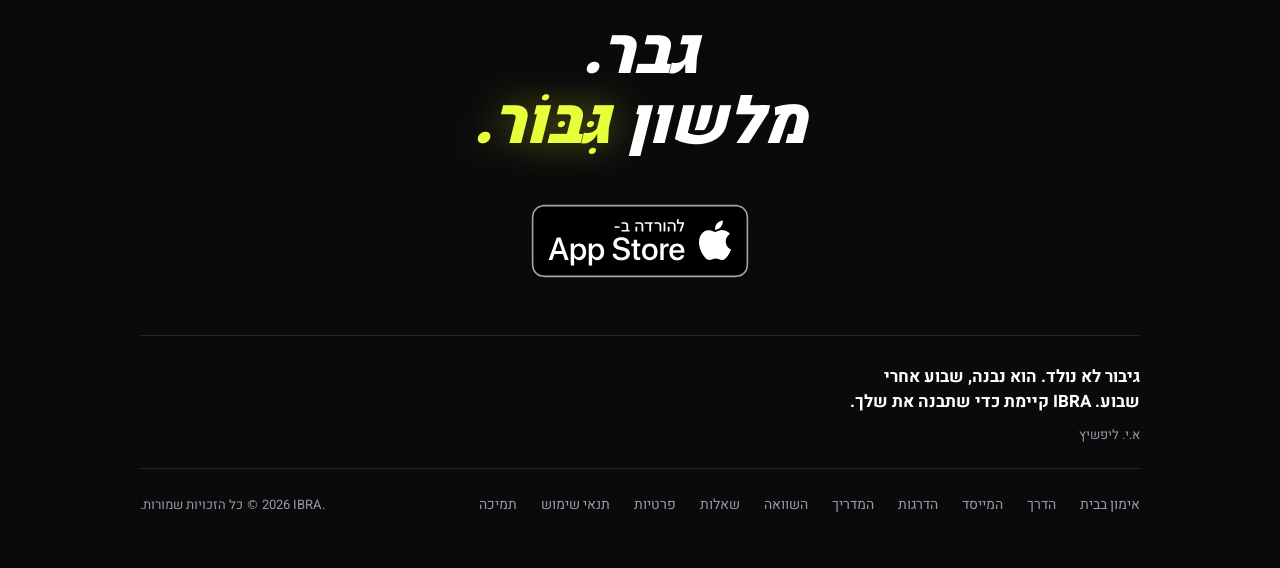
==== commit 43ca0017: "מקטע יציבה" ====
--- a/index.html
+++ b/index.html
@@ -23,7 +23,7 @@
 <meta property="og:locale" content="he_IL">
 <meta name="theme-color" content="#0A0A0C">
 <link rel="preload" href="/assets/heebo.woff2" as="font" type="font/woff2" crossorigin>
-<link rel="stylesheet" href="/style.css?v=2611011900">
+<link rel="stylesheet" href="/style.css?v=2611012000">
 <script type="application/ld+json">
 {"@context":"https://schema.org","@graph":[
  {"@type":"MobileApplication","@id":"https://ibra.fit/#app","name":"IBRA","alternateName":["איברה","IBRA — גבר. מלשון גִּבּוֹר."],"dateModified":"2026-10-28","url":"https://ibra.fit/","operatingSystem":"iOS 17 ומעלה","applicationCategory":"HealthApplication","inLanguage":"he","description":"אפליקציה שמריצה את תוכנית האימונים והתזונה שה-AI שלך (ChatGPT, Claude או Gemini) כתב: אימון יומי, ארוחות, מדידות, וסגירת-שבוע שאתה משתף עם הצ׳אט שבחרת. בלי חשבון ובלי שרת.","author":{"@id":"https://ibra.fit/#org"},"offers":[{"@type":"Offer","name":"שנתי","price":"199.90","priceCurrency":"ILS","description":"מנוי שנתי. ניסיון עד סגירת השבוע הראשונה. צ׳אט ה-AI שהמשתמש בוחר נפרד."},{"@type":"Offer","name":"חודשי","price":"29.90","priceCurrency":"ILS","description":"מנוי חודשי. ניסיון עד סגירת השבוע הראשונה. צ׳אט ה-AI שהמשתמש בוחר נפרד."}]},
@@ -35,7 +35,7 @@
 <div class="wrap">
 <nav aria-label="ראשי">
   <a class="brand" href="/" aria-label="IBRA">IBR<b>A</b></a>
-  <ul><li><a href="#close">המאמן</a></li><li><a href="#gear">הציוד</a></li><li><a href="#how">איך זה עובד</a></li><li><a href="#rank">הדרגות</a></li><li><a href="#price">מחיר</a></li><li><a href="/home-gym">אימון בבית</a></li></ul>
+  <ul><li><a href="#close">המאמן</a></li><li><a href="#posture">יציבה</a></li><li><a href="#gear">הציוד</a></li><li><a href="#how">איך זה עובד</a></li><li><a href="#rank">הדרגות</a></li><li><a href="#price">מחיר</a></li><li><a href="/home-gym">אימון בבית</a></li></ul>
   <a class="get" href="https://apps.apple.com/il/app/ibra/id6794155896">הורד את IBRA</a>
   <span class="badges"><a class="badge sm" href="https://apps.apple.com/il/app/ibra/id6794155896"><img src="/assets/appstore-he.svg" width="116" height="40" alt="הורד ב-App Store"></a><a class="badge sm play" href="#" hidden><img src="/assets/googleplay-he.png" width="134" height="40" alt="הורד ב-Google Play"></a></span>
 </nav>
@@ -73,7 +73,7 @@
         <li><div class="tx"><i>3</i><b>אתה שולח למאמן את השבוע.</b><span>האימונים, האוכל, השינה והגוף.</span></div>
           <div class="mo week"><i class="full"><svg viewBox="0 0 36 36"><circle cx="18" cy="18" r="14"/><circle class="a" cx="18" cy="18" r="14" style="stroke-dasharray:88 88"/></svg><small>א</small></i><i class="full"><svg viewBox="0 0 36 36"><circle cx="18" cy="18" r="14"/><circle class="a" cx="18" cy="18" r="14" style="stroke-dasharray:88 88"/></svg><small>ב</small></i><i class="part"><svg viewBox="0 0 36 36"><circle cx="18" cy="18" r="14"/><circle class="a" cx="18" cy="18" r="14" style="stroke-dasharray:60 88"/></svg><small>ג</small></i><i class="full"><svg viewBox="0 0 36 36"><circle cx="18" cy="18" r="14"/><circle class="a" cx="18" cy="18" r="14" style="stroke-dasharray:88 88"/></svg><small>ד</small></i><i class="part"><svg viewBox="0 0 36 36"><circle cx="18" cy="18" r="14"/><circle class="a" cx="18" cy="18" r="14" style="stroke-dasharray:44 88"/></svg><small>ה</small></i><i class="rest"><svg viewBox="0 0 36 36"><circle cx="18" cy="18" r="14"/><circle class="a" cx="18" cy="18" r="14" style="stroke-dasharray:0 88"/></svg><small>ו</small></i><i class="rest"><svg viewBox="0 0 36 36"><circle cx="18" cy="18" r="14"/><circle class="a" cx="18" cy="18" r="14" style="stroke-dasharray:0 88"/></svg><small>ש</small></i></div></li>
         <li class="win"><div class="tx"><i>4</i><b>ומה שראה, נכנס לתוכנית.</b><span>כל שינוי עובר אישור שלך.</span></div>
-          <div class="mo diff"><small>ראש קדימה</small><div><b><bdi>Chin Tuck</bdi></b><span>3 סטים בערב · חדש</span></div><em>✓</em></div></li>
+          <div class="mo diff"><small>בטן תחתונה</small><div><b>2,200 קלוריות</b><span>אורז יורד בכל ארוחה</span></div><em>✓</em></div></li>
       </ol>
       <p class="sub">מאמן כושר רואה אותך שעה בשבוע. כאן אתה מראה ל-AI שלך את כל השבוע. ושבוע שלא הלך? סוגרים גם אותו, והתוכנית לא מתחילה מאפס.</p>
     </div></div>
@@ -99,6 +99,22 @@
     </div>
   </div>
   </section>
+
+<section id="posture">
+  <div class="narrow">
+      <h2>גבר עומד ישר.<br><em>זה חלק מהדרגה.</em></h2>
+      <p class="lede">שעות מול מסך מושכות את הראש קדימה. ב-IBRA היציבה היא אחד מחמשת התנאים של כל דרגה, מבֶּן חַיִל ועד גִּבּוֹר חַיִל. <b>לכן היא נמדדת, ונכנסת לתוכנית.</b></p>
+      <ol class="moments">
+        <li><div class="tx"><i>1</i><b>מודדים את הזווית.</b><span>מתמונת הצד, כל 3 שבועות.</span></div>
+          <div class="mo cam pos"><svg viewBox="5 -20 300 285"><path d="M252.2 623.7 L251.0 619.4 L244.9 606.6 L243.1 601.1 L241.0 587.7 L234.6 565.2 L230.6 528.6 L230.2 501.2 L231.6 490.9 L236.4 472.0 L252.9 421.4 L265.8 385.4 L270.9 365.9 L273.1 345.8 L272.3 330.6 L272.9 298.3 L271.0 281.2 L266.0 253.8 L255.1 212.4 L249.6 199.0 L240.9 185.6 L235.0 179.5 L222.8 171.1 L206.3 161.6 L202.9 157.5 L201.1 152.6 L200.5 145.3 L202.9 136.8 L211.3 119.1 L223.9 96.6 L227.0 86.8 L227.5 75.3 L224.4 55.8 L217.9 36.3 L209.7 22.9 L205.7 18.1 L199.0 12.5 L187.4 6.4 L169.8 1.0 L116.1 0.5 L107.0 2.3 L99.2 7.6 L96.7 10.7 L95.0 14.9 L94.9 30.8 L82.0 55.7 L79.0 64.3 L77.9 69.8 L75.1 74.6 L60.7 91.7 L58.3 96.0 L57.9 98.4 L59.0 102.1 L64.0 110.0 L65.5 135.0 L68.4 142.9 L69.6 152.0 L71.6 156.8 L77.1 162.3 L84.4 166.1 L94.8 169.0 L101.5 170.0 L106.9 172.8 L111.6 178.9 L117.0 189.8 L120.9 198.4 L121.9 203.8 L119.4 211.8 L108.2 228.8 L90.1 247.7 L71.0 272.1 L62.6 284.3 L51.1 305.0 L46.0 319.6 L45.3 333.6 L46.1 339.7 L49.1 348.2 L58.5 363.5 L59.9 370.2 L58.1 383.0 L58.1 395.8 L57.0 404.3 L59.0 423.2 L58.5 437.2 L53.5 464.6 L53.0 473.2 L51.0 481.7 L50.0 490.9 L43.0 518.9 L40.5 532.3 L40.5 540.8 L44.1 557.9 L50.0 576.8 L52.0 596.3 L51.9 601.8 L50.0 609.7 L43.5 623.7 L252.0 623.8Z"/><line class="v" x1="185" y1="205" x2="185" y2="60"/><line class="a" x1="185" y1="205" x2="140" y2="95"/><circle class="s" cx="185" cy="205" r="9"/><circle class="e" cx="140" cy="95" r="10"/></svg><span class="deg">36°</span></div></li>
+        <li><div class="tx"><i>2</i><b>ה-AI שלך נותן מה לעשות.</b><span>צוואר, כתפיים, גב עליון. שלוש פעמים בשבוע, בלי ציוד.</span></div>
+          <div class="mo rec"><div><span>הראש</span><b><bdi>Chin Tuck</bdi></b></div><div><span>הכתפיים</span><b><bdi>Push-up Plus</bdi></b></div><div><span>הגב העליון</span><b>פשיטת גב</b></div></div></li>
+        <li class="win"><div class="tx"><i>3</i><b>ורואים שזה זז.</b><span>בסגירה, מול התמונה הראשונה.</span></div>
+          <div class="mo gain"><small>הראש חזר אחורה</small><b><bdi>36°</bdi> ← <bdi>30°</bdi></b></div></li>
+      </ol>
+      <p class="sub">דוגמה. מודדים ומחזקים. זה לא טיפול, ואם כואב לך, רופא קודם.</p>
+  </div>
+</section>
 
 <section id="gear">
   <div class="see">
--- a/style.css
+++ b/style.css
@@ -1170,3 +1170,13 @@
 .vsone b{font-size:24px;white-space:nowrap}
 
 @media (max-width:760px){#rank .ladder,#rank .sub.d{display:flex}#rank .sub.d{display:block}#rank .sub.m{display:none}}
+
+/* יציבה: הזווית, מה עושים, השינוי */
+#posture .narrow{max-width:640px;margin-inline:auto}
+.mo.cam.pos{align-items:center}.mo.cam.pos svg{height:116px}
+.mo.cam.pos .v{stroke:rgba(255,255,255,.5);stroke-width:3;stroke-dasharray:6 8}
+.mo.cam.pos .a{stroke:var(--lime);stroke-width:7;stroke-linecap:round}
+.mo.cam.pos .s{fill:#fff;stroke:none}.mo.cam.pos .e{fill:var(--lime);stroke:none}
+.mo.cam.pos .deg{position:absolute;bottom:10px;left:10px;font-size:15px;font-weight:900;font-style:italic;color:var(--lime);background:#000;padding:2px 7px;border-radius:7px}
+.mo.gain{text-align:center;padding:12px 8px;border-radius:12px;background:#0E0F12;border:1px solid var(--line)}
+.mo.gain small{display:block;color:var(--ink2);font-size:11px}.mo.gain b{display:block;font-size:22px;font-weight:900;font-style:italic;color:var(--lime);margin-top:4px}
